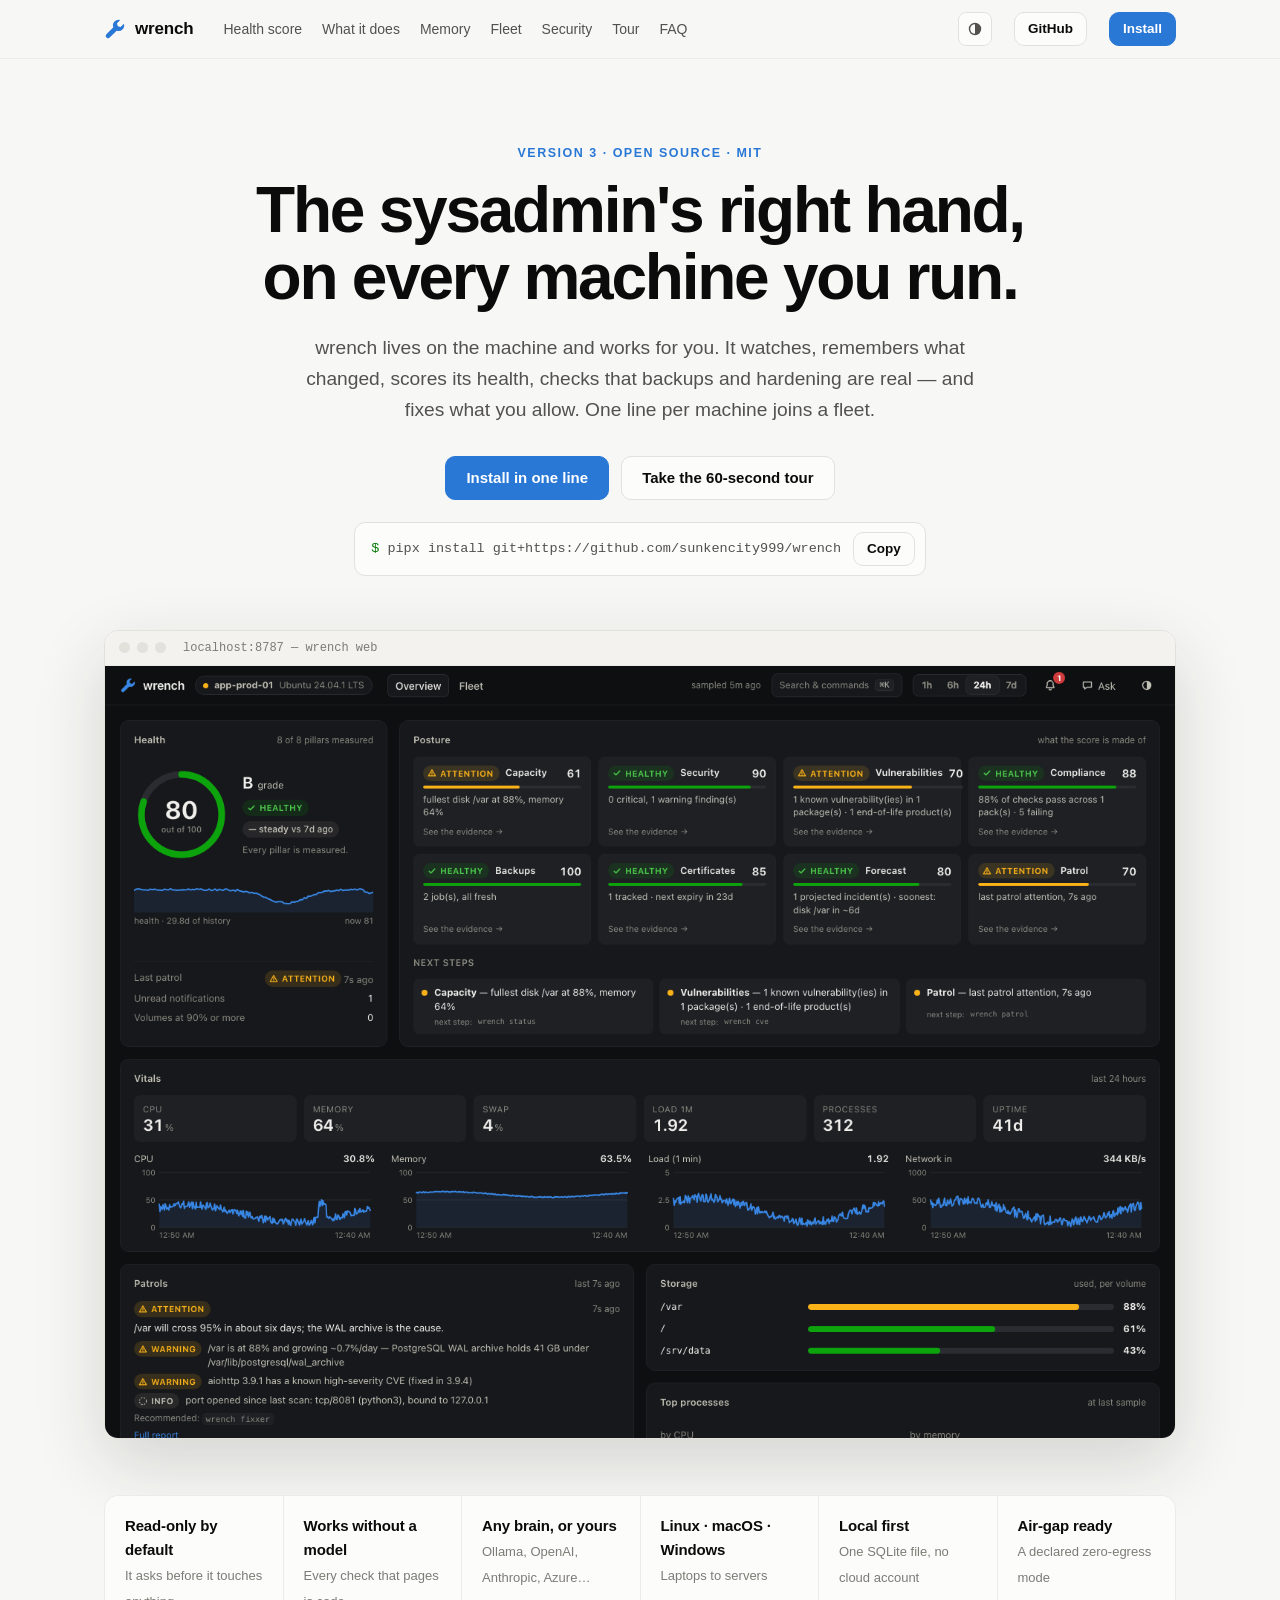
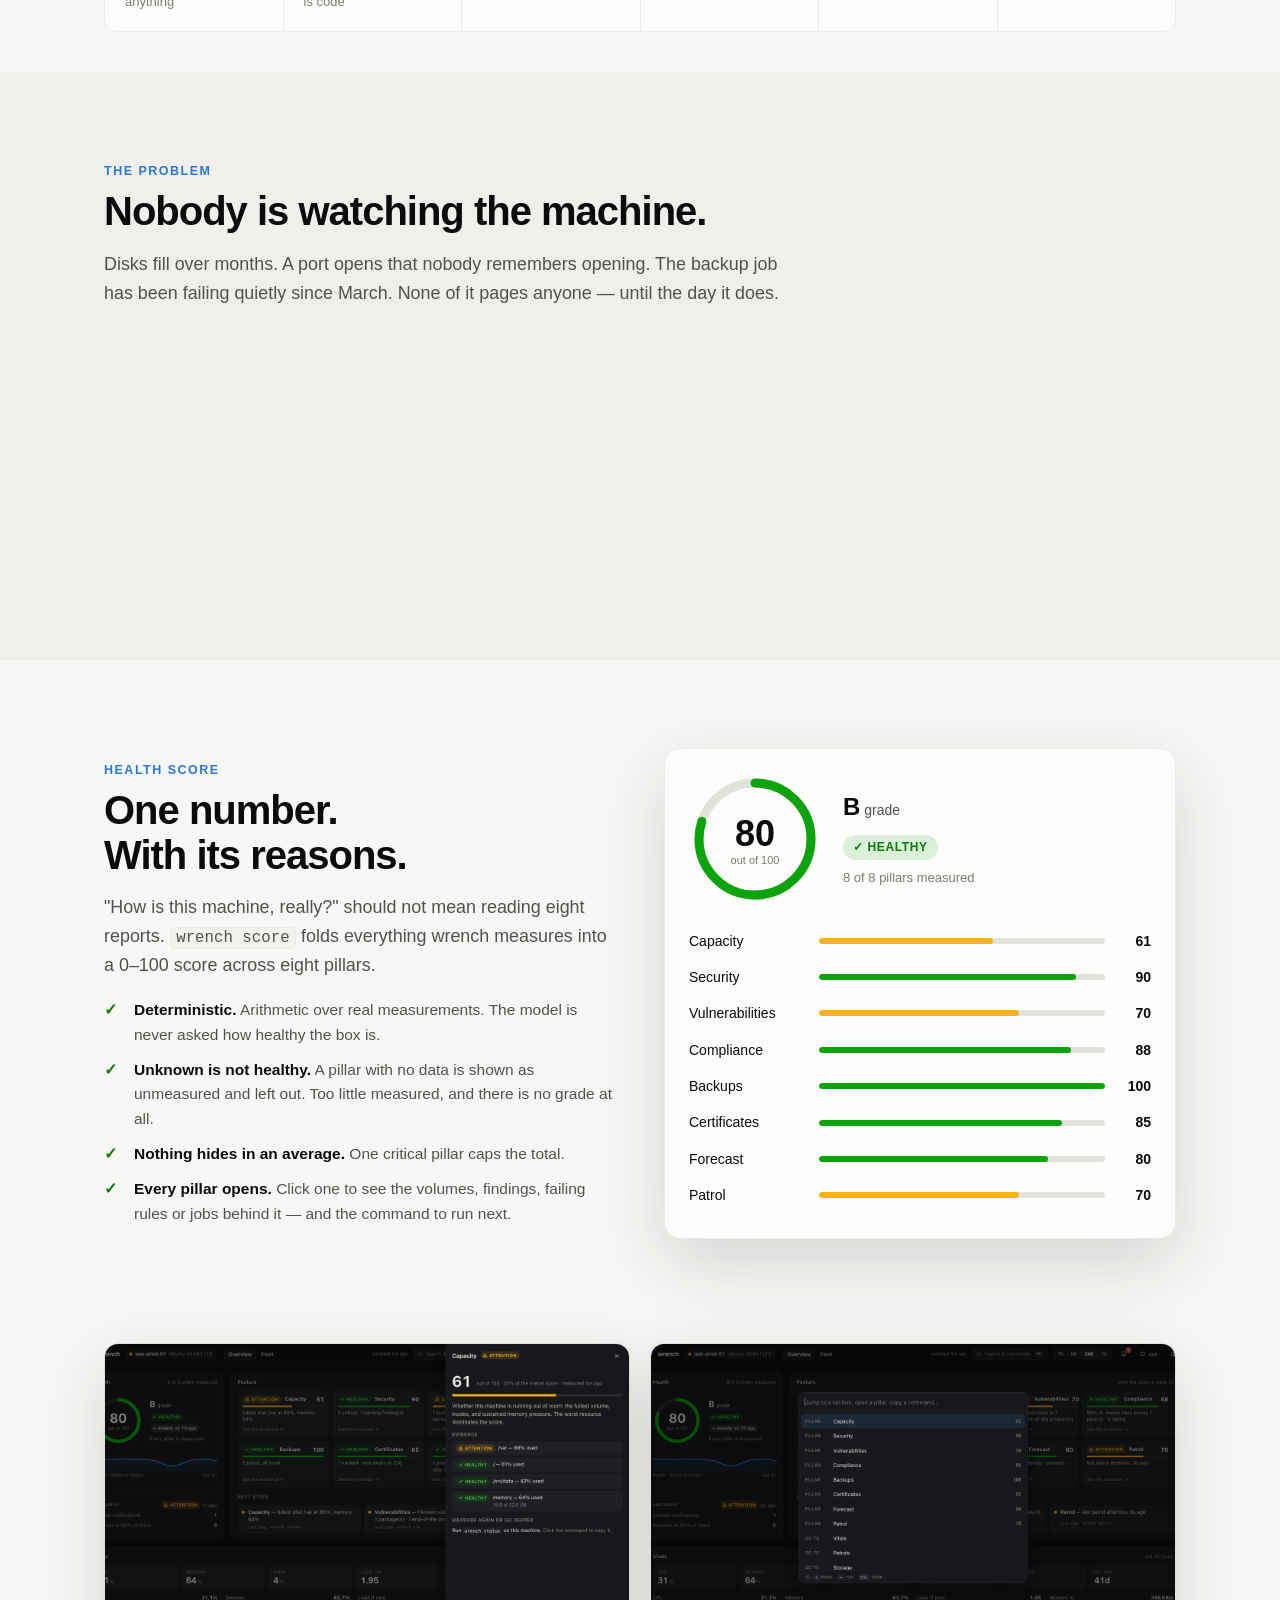
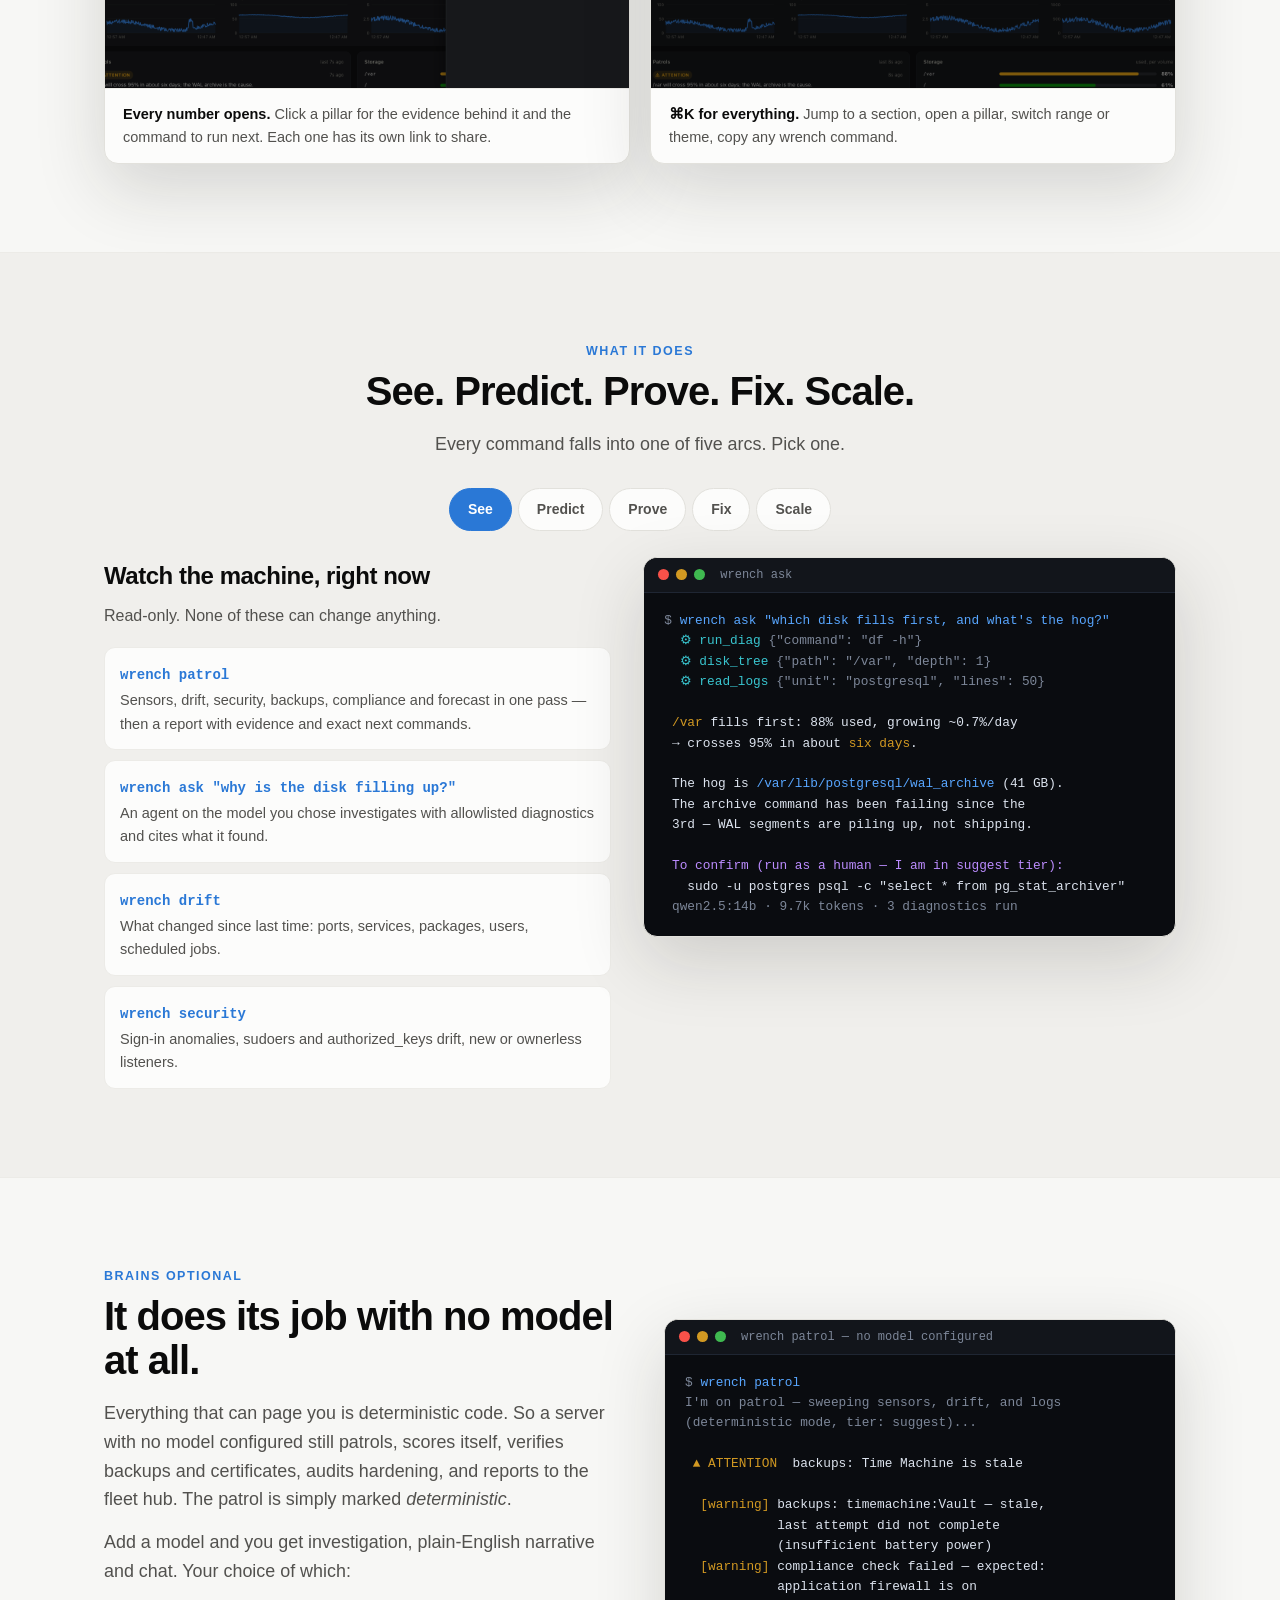
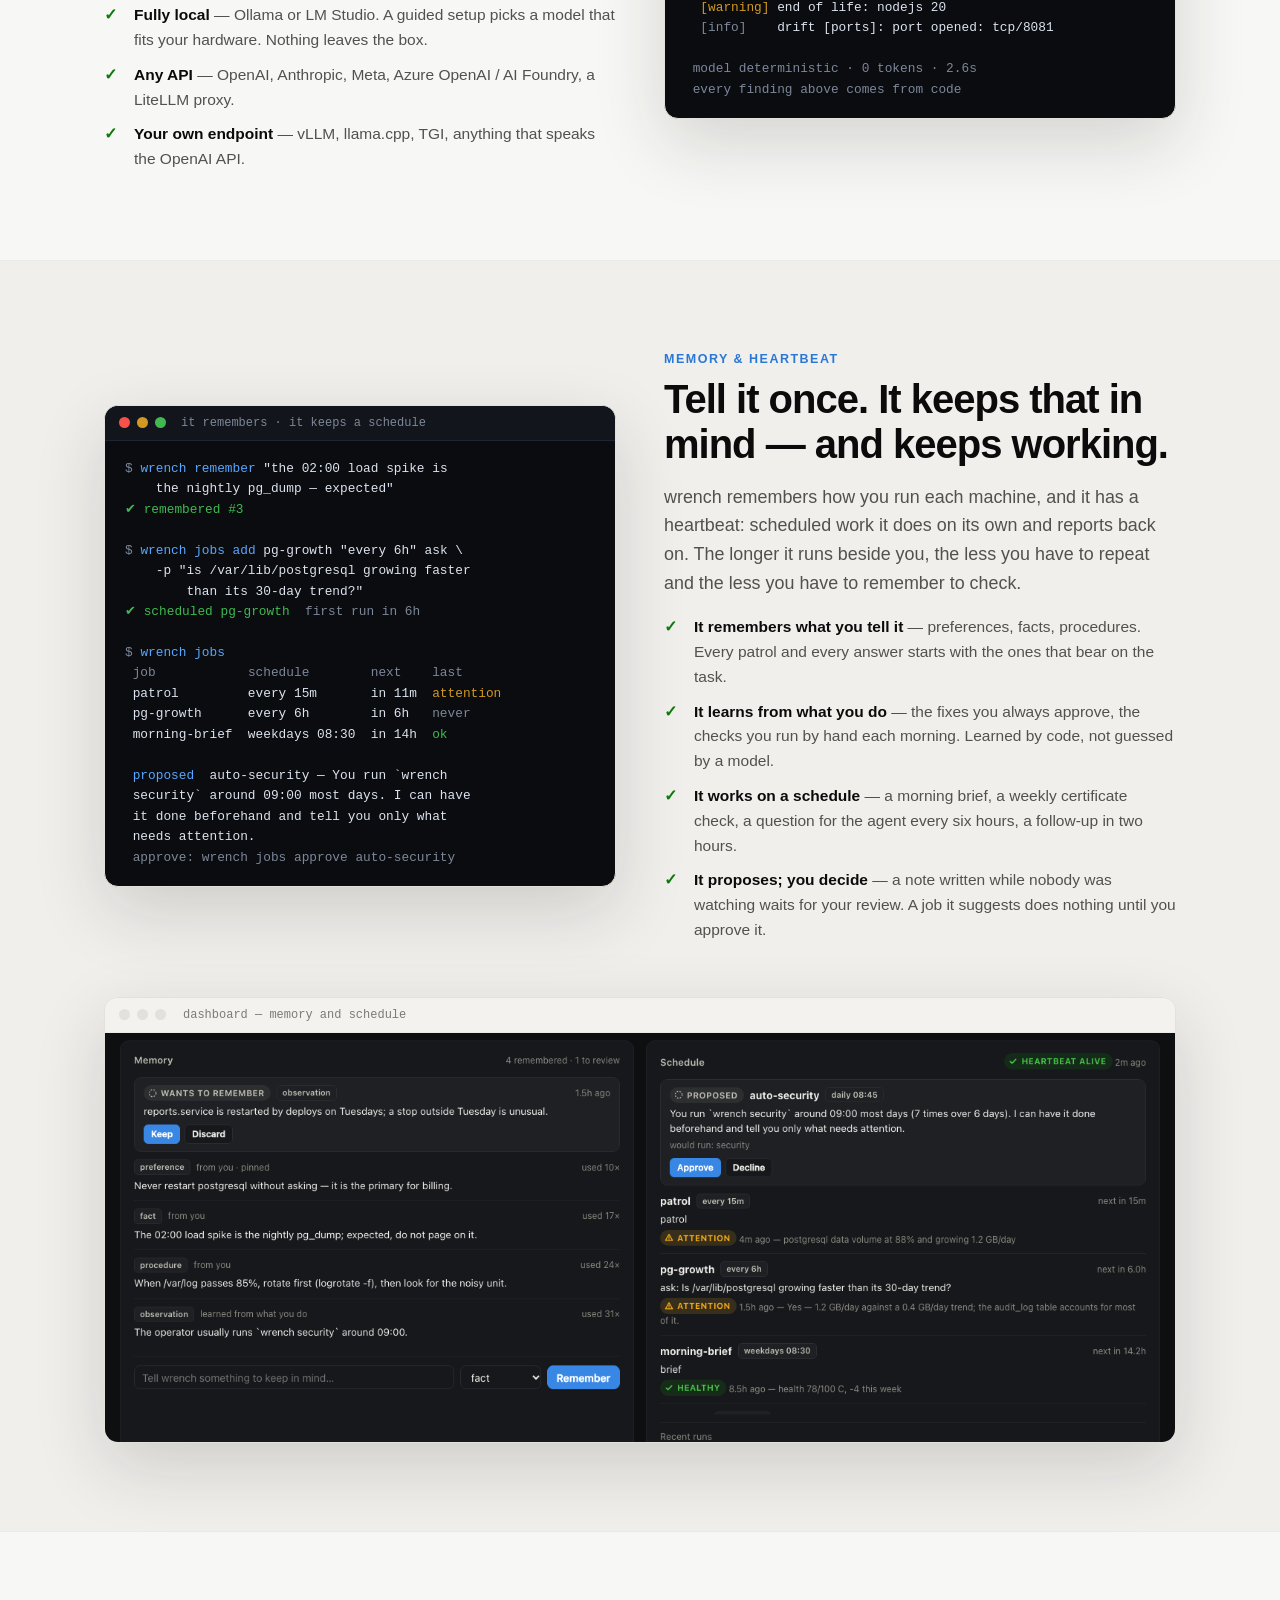
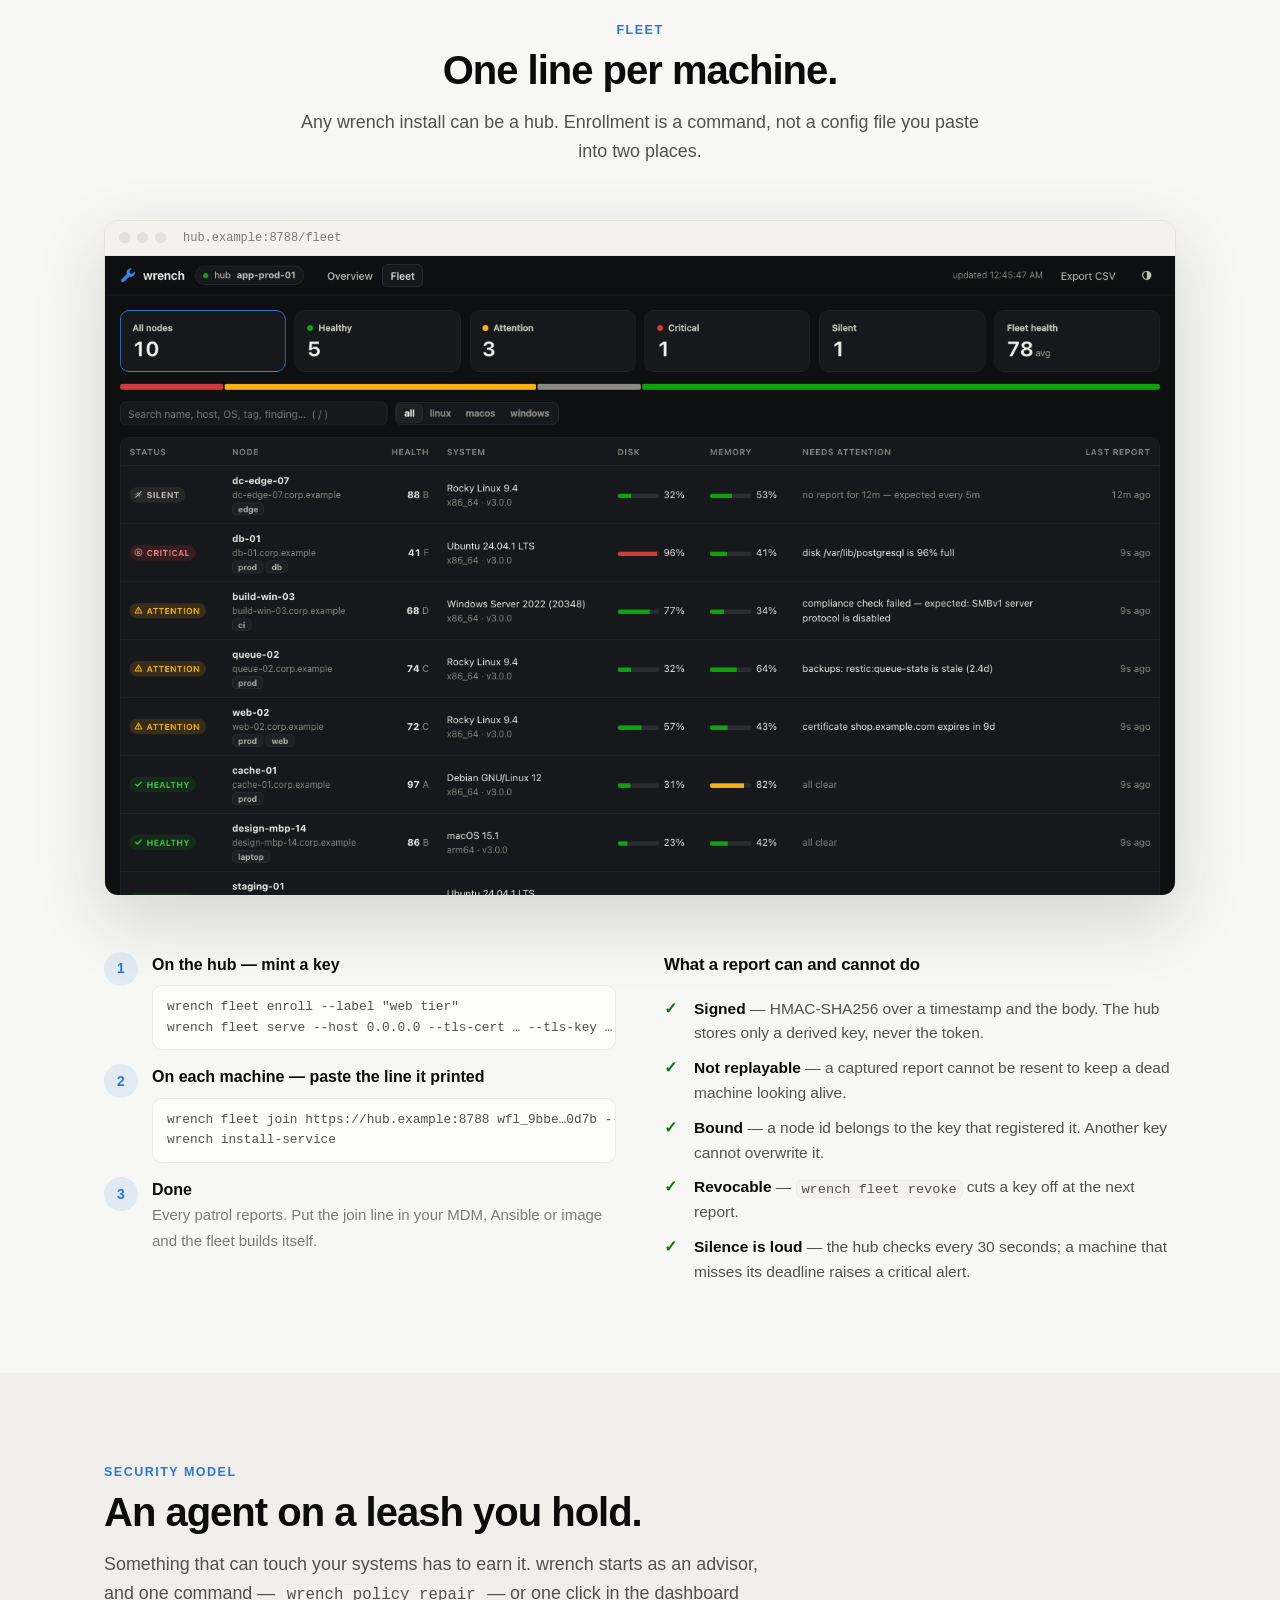
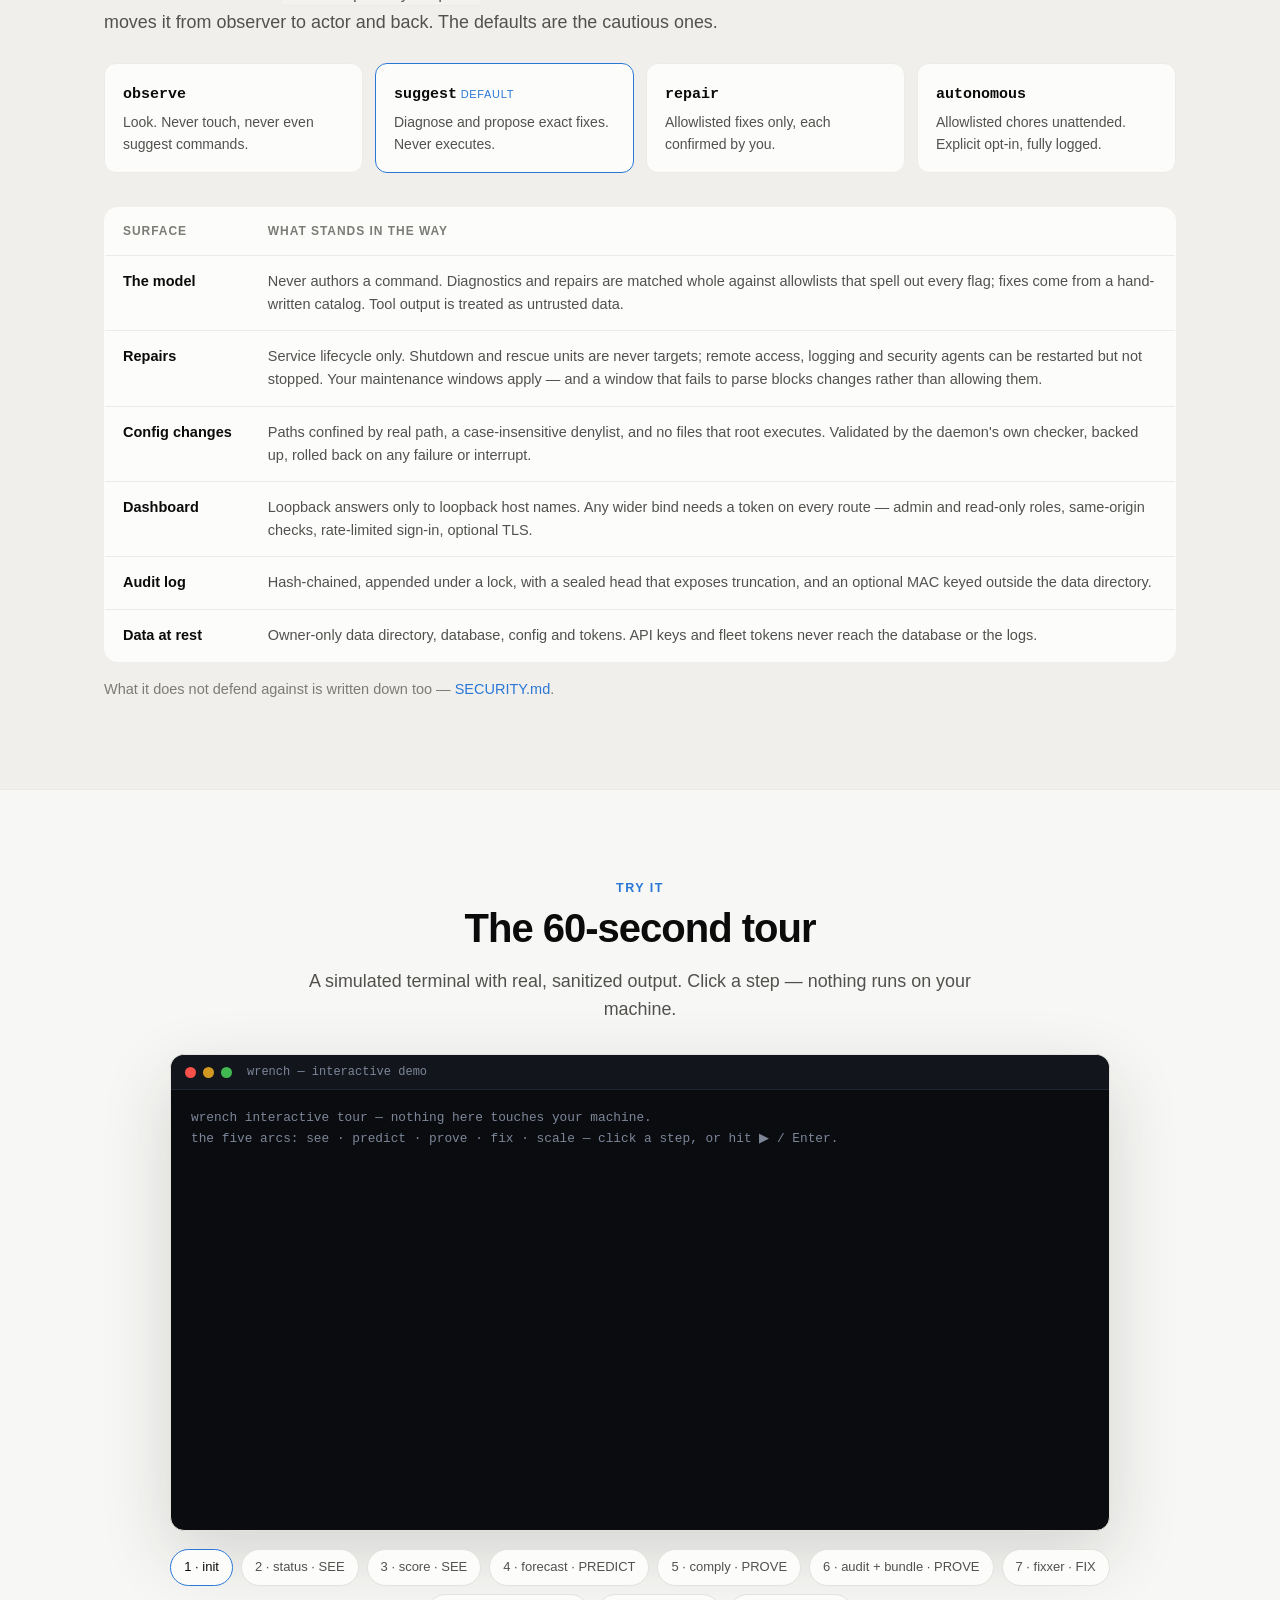
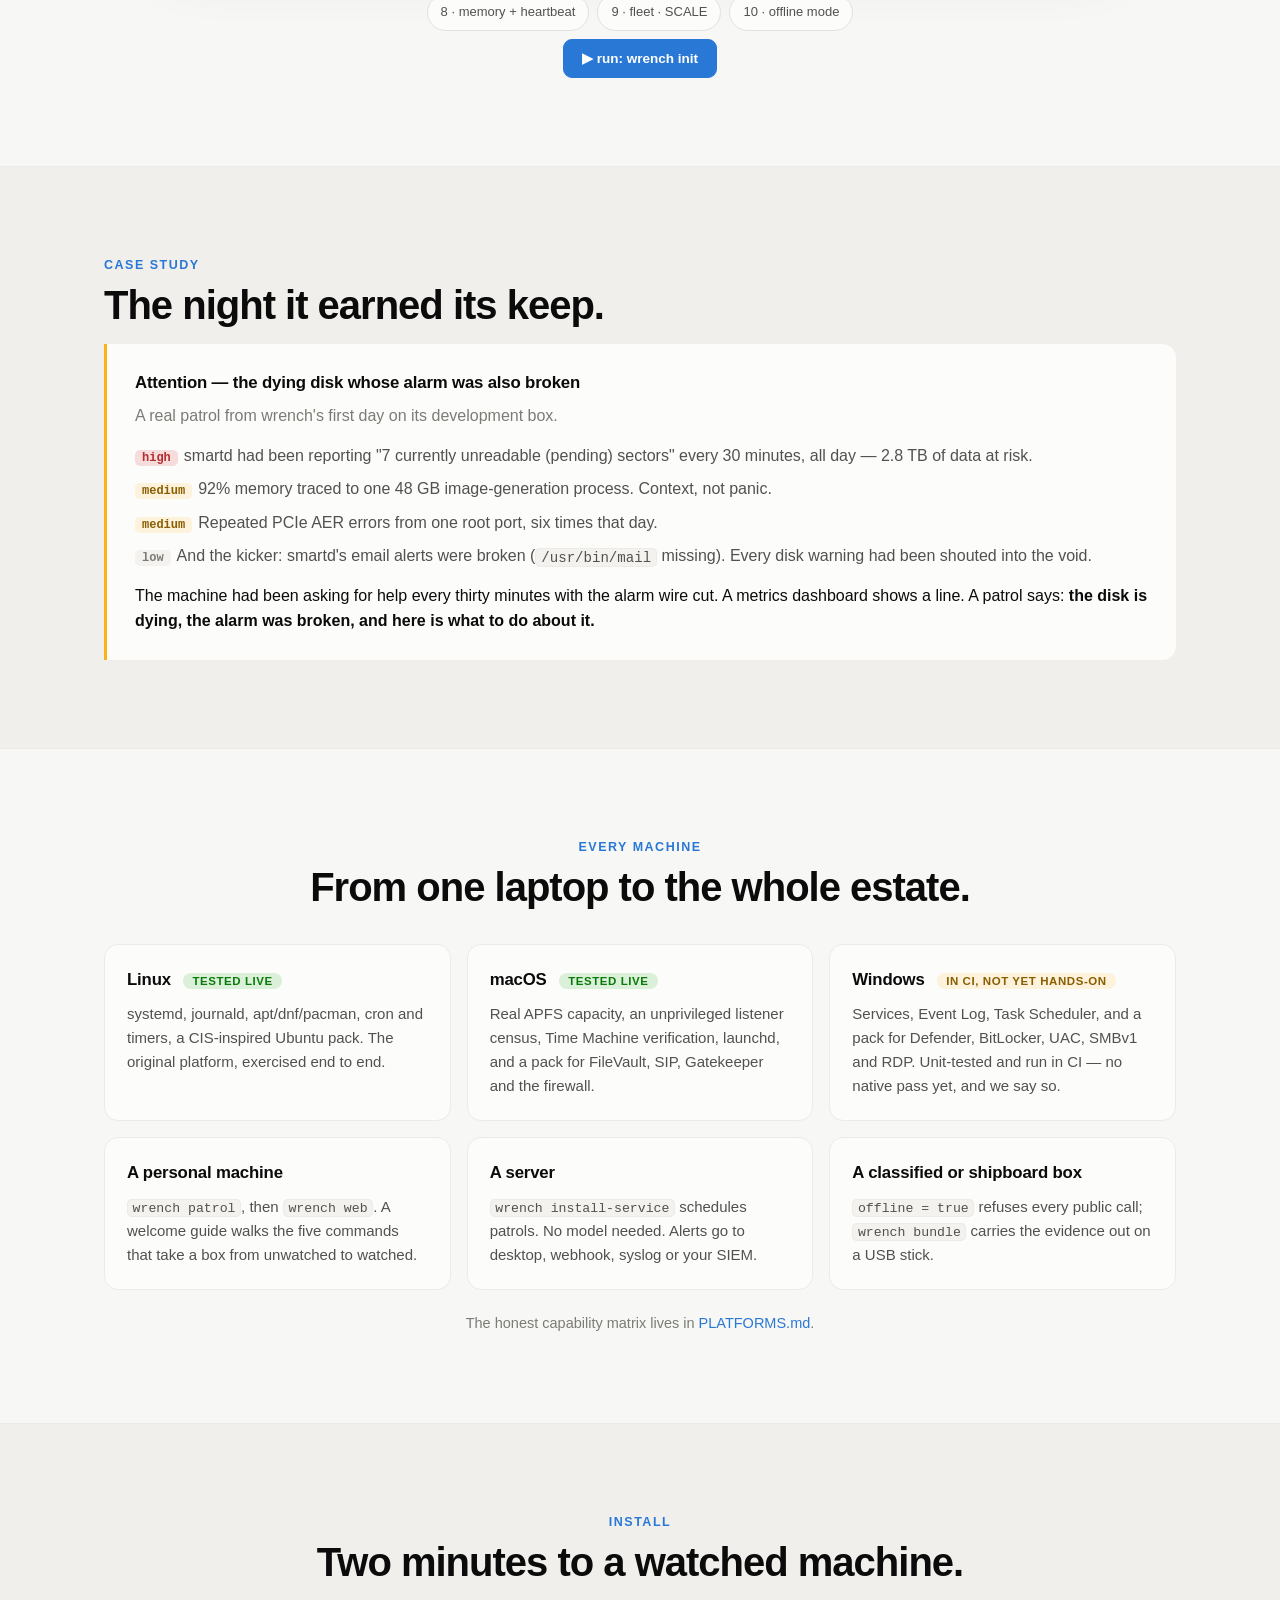
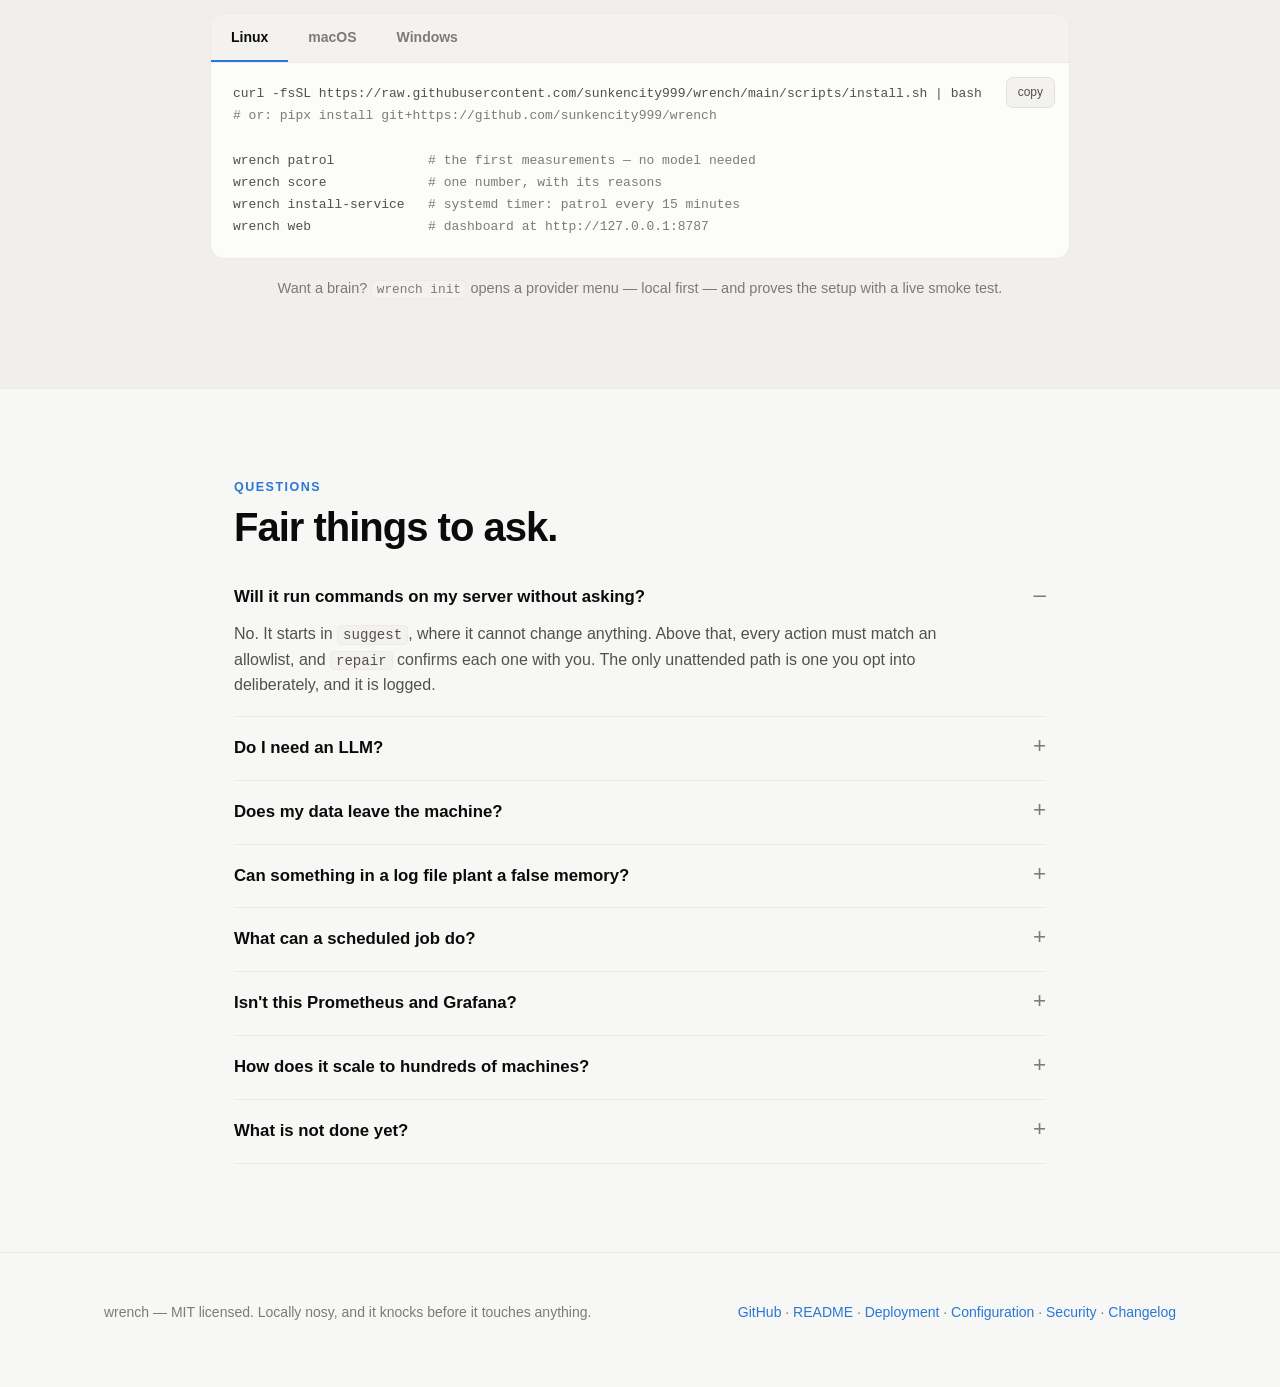
==== docs/index.html @ fde252cc "wrench policy: switch the agent between observer and actor from the CLI and the dashboard - wrench p" ====
<!DOCTYPE html>
<html lang="en"><head>
<meta charset="utf-8">
<meta name="viewport" content="width=device-width, initial-scale=1">
<title>wrench — the sysadmin's right hand on every machine you run</title>
<meta name="description" content="wrench lives on the machine: it watches, remembers what changed, scores its health, verifies backups and hardening, and fixes what you allow. One command per machine joins a fleet. Linux, macOS, Windows. Works with any model — or none.">
<meta property="og:title" content="wrench — the sysadmin's right hand on every machine you run">
<meta property="og:description" content="Health score, drift, security, backups, compliance and fleet — on every machine, read-only by default, with or without a model.">
<meta property="og:image" content="https://sunkencity999.github.io/wrench/assets/dashboard.png">
<link rel="icon" type="image/svg+xml" href="assets/favicon.svg">
<link rel="apple-touch-icon" href="assets/favicon-180.png">
<meta name="theme-color" content="#0e0f11">
<style>
:root { color-scheme: dark;
  --bg:#0e0f11; --bg-2:#131417; --surface:#17181b; --surface-2:#1e2024; --line:#2a2c31; --line-soft:#212327;
  --text:#f0efec; --text-2:#c3c2b7; --text-3:#8b8a82; --accent:#3987e5; --accent-ink:#fff;
  --accent-soft:rgba(57,135,229,.14); --good:#0ca30c; --warning:#fab219; --critical:#d03b3b;
  --good-ink:#4cc94c; --warning-ink:#fab219; --critical-ink:#f0817f; --cyan:#39c5cf; --mag:#bc8cff;
  --shadow:0 24px 70px rgba(0,0,0,.55);
  --sans:-apple-system,BlinkMacSystemFont,"Segoe UI",Roboto,"Helvetica Neue",Arial,sans-serif;
  --mono:ui-monospace,"SF Mono",SFMono-Regular,Menlo,Consolas,"Liberation Mono",monospace; }
@media (prefers-color-scheme: light) { :root:where(:not([data-theme="dark"])) { color-scheme: light;
  --bg:#f7f7f5; --bg-2:#f0efec; --surface:#fcfcfb; --surface-2:#f3f2ef; --line:#e2e1dc; --line-soft:#ecebe7;
  --text:#0b0b0b; --text-2:#52514e; --text-3:#7c7b75; --accent:#2a78d6; --accent-soft:rgba(42,120,214,.10);
  --good-ink:#0a7a0a; --warning-ink:#8a5d00; --critical-ink:#b42f2f; --cyan:#1b7c83; --mag:#6250d6;
  --shadow:0 24px 70px rgba(30,30,25,.16); } }
:root[data-theme="light"] { color-scheme: light;
  --bg:#f7f7f5; --bg-2:#f0efec; --surface:#fcfcfb; --surface-2:#f3f2ef; --line:#e2e1dc; --line-soft:#ecebe7;
  --text:#0b0b0b; --text-2:#52514e; --text-3:#7c7b75; --accent:#2a78d6; --accent-soft:rgba(42,120,214,.10);
  --good-ink:#0a7a0a; --warning-ink:#8a5d00; --critical-ink:#b42f2f; --cyan:#1b7c83; --mag:#6250d6;
  --shadow:0 24px 70px rgba(30,30,25,.16); }
* { box-sizing:border-box; margin:0; }
html { scroll-behavior:smooth; scroll-padding-top:72px; }
body { background:var(--bg); color:var(--text); font:16px/1.6 var(--sans); -webkit-font-smoothing:antialiased; }
a { color:var(--accent); text-decoration:none; } a:hover { text-decoration:underline; }
code, pre, .mono { font-family:var(--mono); }
code { font-size:.88em; background:var(--surface-2); border:1px solid var(--line-soft); border-radius:5px; padding:.05em .35em; }
:focus-visible { outline:2px solid var(--accent); outline-offset:2px; border-radius:4px; }
.wrap { max-width:1120px; margin:0 auto; padding:0 24px; }
section { padding:88px 0; }
section.alt { background:var(--bg-2); border-block:1px solid var(--line-soft); }
.eyebrow { font-size:12.5px; font-weight:650; letter-spacing:.12em; text-transform:uppercase; color:var(--accent); }
h1 { font-size:clamp(2.3rem,5.6vw,4rem); line-height:1.05; letter-spacing:-.035em; font-weight:700; }
h2 { font-size:clamp(1.7rem,3.4vw,2.5rem); line-height:1.12; letter-spacing:-.025em; font-weight:680; margin:.5rem 0 1rem; }
h3 { font-size:1.05rem; font-weight:650; letter-spacing:-.01em; }
.lead { font-size:1.12rem; color:var(--text-2); max-width:680px; }
.center { text-align:center; } .center .lead { margin-inline:auto; }
.dim { color:var(--text-3); }

/* nav */
.nav { position:sticky; top:0; z-index:40; backdrop-filter:blur(12px);
  background:color-mix(in srgb,var(--bg) 85%,transparent); border-bottom:1px solid var(--line-soft); }
.nav .wrap { display:flex; align-items:center; gap:22px; height:58px; }
.brand { display:flex; align-items:center; gap:9px; font-weight:680; font-size:17px; color:var(--text); letter-spacing:-.01em; }
.brand svg { width:22px; height:22px; color:var(--accent); }
.nav nav { display:flex; gap:20px; margin-left:8px; font-size:14px; }
.nav nav a { color:var(--text-2); } .nav nav a:hover { color:var(--text); text-decoration:none; }
.nav .sp { flex:1; }
.iconbtn { height:34px; min-width:34px; display:inline-grid; place-items:center; border-radius:8px; border:1px solid var(--line);
  background:var(--surface); color:var(--text-2); cursor:pointer; }
.btn { display:inline-flex; align-items:center; gap:8px; height:44px; padding:0 20px; border-radius:10px; font-weight:620;
  font-size:15px; border:1px solid var(--line); background:var(--surface); color:var(--text); cursor:pointer; }
.btn:hover { text-decoration:none; border-color:var(--accent); }
.btn.primary { background:var(--accent); border-color:var(--accent); color:var(--accent-ink); }
.btn.primary:hover { filter:brightness(1.1); }
.btn.sm { height:34px; padding:0 13px; font-size:13.5px; }
@media (max-width:820px) { .nav nav { display:none; } }

/* hero */
.hero { padding:84px 0 40px; position:relative; overflow:hidden; }
.hero::before { content:""; position:absolute; inset:-30% -10% auto; height:780px; pointer-events:none;
  background:radial-gradient(ellipse 55% 50% at 50% 0%, color-mix(in srgb,var(--accent) 22%,transparent), transparent 70%); }
.hero .wrap { position:relative; }
.hero p.lead { margin:22px auto 30px; font-size:1.2rem; }
.ctas { display:flex; gap:12px; justify-content:center; flex-wrap:wrap; }
.install { display:inline-flex; align-items:center; gap:12px; margin-top:22px; padding:9px 10px 9px 16px; border-radius:11px;
  background:var(--surface); border:1px solid var(--line); font:13.5px var(--mono); color:var(--text-2); max-width:100%; }
.install span { overflow:hidden; text-overflow:ellipsis; white-space:nowrap; }
.install b { color:var(--good-ink); font-weight:500; }
.shot { margin:54px auto 0; max-width:1080px; border-radius:14px; border:1px solid var(--line); background:var(--surface);
  box-shadow:var(--shadow); overflow:hidden; }
.shot .bar { display:flex; align-items:center; gap:7px; padding:10px 14px; border-bottom:1px solid var(--line-soft); background:var(--surface-2); }
.shot .bar i { width:11px; height:11px; border-radius:50%; background:var(--line); }
.shot .bar span { margin-left:10px; font:12px var(--mono); color:var(--text-3); }
.shot img { display:block; width:100%; height:auto; }
.facts { display:grid; grid-template-columns:repeat(auto-fit,minmax(160px,1fr)); gap:1px; margin-top:56px;
  background:var(--line-soft); border:1px solid var(--line-soft); border-radius:14px; overflow:hidden; }
.fact { background:var(--surface); padding:18px 20px; }
.fact b { display:block; font-size:15px; letter-spacing:-.01em; } .fact span { font-size:13px; color:var(--text-3); }

/* cards + grids */
.grid { display:grid; gap:16px; } .g3 { grid-template-columns:repeat(auto-fit,minmax(280px,1fr)); }
.g2 { grid-template-columns:repeat(auto-fit,minmax(340px,1fr)); align-items:center; gap:48px; }
.grid > *, .steps3 > div > div { min-width:0; }
.duo { display:grid; grid-template-columns:repeat(auto-fit,minmax(340px,1fr)); gap:20px; margin-top:56px; }
.duo figure { margin:0; } .duo figcaption { padding:14px 18px; font-size:14.5px; color:var(--text-2); border-top:1px solid var(--line-soft); }
.duo figcaption b { color:var(--text); }
.duo img { aspect-ratio:16/10.5; object-fit:cover; }
.card { background:var(--surface); border:1px solid var(--line-soft); border-radius:14px; padding:22px; }
.card p { color:var(--text-2); font-size:15px; margin-top:8px; }
.card .ico { width:38px; height:38px; border-radius:10px; display:grid; place-items:center; margin-bottom:14px;
  background:var(--accent-soft); color:var(--accent); }
.card .ico svg { width:20px; height:20px; }
ul.ticks { list-style:none; padding:0; display:grid; gap:10px; margin-top:18px; }
ul.ticks li { display:grid; grid-template-columns:20px 1fr; gap:10px; color:var(--text-2); font-size:15.5px; }
ul.ticks li::before { content:"✓"; color:var(--good-ink); font-weight:700; }
ul.ticks li b { color:var(--text); }

/* score demo */
.scorecard { background:var(--surface); border:1px solid var(--line-soft); border-radius:16px; padding:24px; box-shadow:var(--shadow); }
.ringrow { display:flex; align-items:center; gap:22px; margin-bottom:18px; }
.ring { width:132px; height:132px; flex:none; }
.ring .track { stroke:var(--line); } .ring .val { stroke:var(--good); }
.ring text.n { font:700 36px var(--sans); fill:var(--text); } .ring text.o { font:500 11px var(--sans); fill:var(--text-3); }
.pl { display:grid; grid-template-columns:118px 1fr 34px; gap:12px; align-items:center; padding:7px 0; font-size:14px; }
.pl .m { height:6px; border-radius:3px; background:var(--line); overflow:hidden; }
.pl .m i { display:block; height:100%; width:0; border-radius:3px; background:var(--good); transition:width 1s cubic-bezier(.2,.8,.2,1); }
.pl.warn .m i { background:var(--warning); } .pl.na .m i { background:transparent; }
.pl b { text-align:right; font-variant-numeric:tabular-nums; } .pl.na b, .pl.na span { color:var(--text-3); }
.chip { display:inline-flex; align-items:center; gap:6px; font-size:12px; font-weight:650; padding:3px 10px; border-radius:999px;
  background:rgba(12,163,12,.14); color:var(--good-ink); text-transform:uppercase; letter-spacing:.05em; }

/* arcs */
.arctabs { display:flex; gap:6px; flex-wrap:wrap; justify-content:center; margin:30px 0 26px; }
.arctabs button { font:inherit; font-weight:620; font-size:14px; padding:9px 18px; border-radius:999px; cursor:pointer;
  border:1px solid var(--line); background:var(--surface); color:var(--text-2); }
.arctabs button[aria-selected="true"] { background:var(--accent); border-color:var(--accent); color:var(--accent-ink); }
.arc { display:none; grid-template-columns:minmax(0,1fr) minmax(0,1.05fr); gap:32px; align-items:start; }
.arc.on { display:grid; animation:fade .3s ease; }
@keyframes fade { from { opacity:0; transform:translateY(6px); } }
@media (max-width:900px) { .arc { grid-template-columns:minmax(0,1fr); } }
.arc h3 { font-size:1.5rem; letter-spacing:-.02em; } .arc > div > p { color:var(--text-2); margin:8px 0 18px; }
.cmds { display:grid; gap:10px; }
.cmds div { padding:13px 15px; border-radius:11px; background:var(--surface); border:1px solid var(--line-soft); }
.cmds code { background:none; border:0; padding:0; color:var(--accent); font-size:14px; font-weight:600; }
.cmds span { display:block; color:var(--text-2); font-size:14.5px; margin-top:3px; }

/* terminal */
.term { background:#0a0c10; border:1px solid var(--line); border-radius:14px; box-shadow:var(--shadow); overflow:hidden; text-align:left; color:#dce3ee; }
.term-bar { display:flex; gap:7px; align-items:center; padding:10px 14px; background:#12151b; border-bottom:1px solid #1f2633; }
.term-bar i { width:11px; height:11px; border-radius:50%; } .term-bar .r { background:#f85149 } .term-bar .y { background:#d29922 } .term-bar .g { background:#3fb950 }
.term-bar span { color:#7d8799; font:12px var(--mono); margin-left:8px; }
.term pre { padding:18px 20px; font-size:12.8px; line-height:1.6; overflow-x:auto; white-space:pre; }
.c-dim { color:#7d8799 } .c-ok { color:#3fb950 } .c-warn { color:#d29922 } .c-crit { color:#f85149 }
.c-acc { color:#58a6ff } .c-mag { color:#bc8cff } .c-cyan { color:#39c5cf }
#tut-screen { height:440px; overflow-y:auto; white-space:pre-wrap; word-break:break-word; }
.tut-note { color:#39c5cf; font-style:italic; }
.tut-controls { display:flex; gap:8px; flex-wrap:wrap; align-items:center; justify-content:center; margin-top:18px; }
.tut-chip { font:inherit; font-size:13px; padding:7px 13px; border-radius:999px; cursor:pointer; border:1px solid var(--line);
  background:var(--surface); color:var(--text-2); }
.tut-chip.current { border-color:var(--accent); color:var(--text); } .tut-chip.done { border-color:var(--good); color:var(--good-ink); }
#tut-run { font:inherit; font-size:13.5px; font-weight:650; padding:8px 18px; border-radius:9px; cursor:pointer; border:1px solid var(--accent);
  background:var(--accent); color:var(--accent-ink); } #tut-run:disabled { opacity:.55; cursor:wait; }

/* steps, table, tiers */
.steps3 { counter-reset:s; display:grid; gap:14px; }
.steps3 > div { counter-increment:s; display:grid; grid-template-columns:34px 1fr; gap:14px; }
.steps3 > div::before { content:counter(s); width:34px; height:34px; border-radius:50%; display:grid; place-items:center;
  background:var(--accent-soft); color:var(--accent); font-weight:700; font-size:14px; }
.steps3 b { display:block; } .steps3 pre { margin-top:8px; padding:11px 14px; border-radius:10px; background:var(--surface);
  border:1px solid var(--line-soft); font-size:12.8px; overflow-x:auto; color:var(--text-2); }
table.trust { width:100%; border-collapse:collapse; font-size:14.5px; background:var(--surface); border-radius:14px; overflow:hidden;
  border:1px solid var(--line-soft); }
table.trust th, table.trust td { text-align:left; padding:14px 18px; border-bottom:1px solid var(--line-soft); vertical-align:top; }
table.trust tr:last-child td { border-bottom:0; }
table.trust th { font-size:12px; text-transform:uppercase; letter-spacing:.08em; color:var(--text-3); font-weight:650; }
table.trust td:first-child { font-weight:640; white-space:nowrap; } table.trust td:last-child { color:var(--text-2); }
.tiers { display:grid; grid-template-columns:repeat(auto-fit,minmax(230px,1fr)); gap:12px; margin:26px 0 34px; }
.tier { padding:16px 18px; border-radius:12px; background:var(--surface); border:1px solid var(--line-soft); }
.tier code { background:none; border:0; padding:0; font-size:15px; font-weight:650; color:var(--text); }
.tier span { display:block; color:var(--text-2); font-size:14px; margin-top:4px; }
.tier.def { border-color:var(--accent); } .tier.def code::after { content:" default"; font:500 11px var(--sans); color:var(--accent); letter-spacing:.06em; text-transform:uppercase; }

.case { border-left:3px solid var(--warning); background:var(--surface); border-radius:0 14px 14px 0; padding:26px 28px; }
.case ul { margin:14px 0; padding-left:0; list-style:none; display:grid; gap:8px; color:var(--text-2); }
.sev { font:600 12px var(--mono); padding:1px 7px; border-radius:5px; margin-right:6px; }
.sev.hi { background:rgba(208,59,59,.16); color:var(--critical-ink); } .sev.med { background:rgba(250,178,25,.14); color:var(--warning-ink); }
.sev.lo { background:var(--surface-2); color:var(--text-3); }
.os b.s { font:600 11.5px var(--sans); padding:2px 9px; border-radius:999px; text-transform:uppercase; letter-spacing:.05em; margin-left:8px; }
.s.ok { background:rgba(12,163,12,.14); color:var(--good-ink); } .s.wip { background:rgba(250,178,25,.14); color:var(--warning-ink); }

.tabs { background:var(--surface); border:1px solid var(--line-soft); border-radius:14px; overflow:hidden; max-width:860px; margin:28px auto 0; text-align:left; }
.tabbar { display:flex; border-bottom:1px solid var(--line-soft); background:var(--surface-2); }
.tabbar button { font:inherit; font-size:14px; font-weight:600; padding:12px 20px; border:0; background:none; color:var(--text-3); cursor:pointer;
  border-bottom:2px solid transparent; }
.tabbar button.active { color:var(--text); border-bottom-color:var(--accent); }
.tabpane { display:none; position:relative; padding:20px 22px; } .tabpane.active { display:block; }
.tabpane pre { font-size:13px; line-height:1.7; overflow-x:auto; color:var(--text-2); }
.tabpane .cmt { color:var(--text-3); }
.copybtn { position:absolute; top:14px; right:14px; font:inherit; font-size:12px; padding:5px 11px; border-radius:7px; cursor:pointer;
  border:1px solid var(--line); background:var(--surface-2); color:var(--text-2); }
details.q { border-bottom:1px solid var(--line-soft); padding:18px 0; }
details.q summary { cursor:pointer; font-weight:640; font-size:1.05rem; list-style:none; display:flex; justify-content:space-between; gap:16px; }
details.q summary::-webkit-details-marker { display:none; }
details.q summary::after { content:"+"; color:var(--text-3); font-weight:400; font-size:1.4rem; line-height:1; }
details.q[open] summary::after { content:"–"; }
details.q p { color:var(--text-2); margin-top:10px; max-width:760px; }
footer { padding:48px 0 64px; border-top:1px solid var(--line-soft); color:var(--text-3); font-size:14px; }
footer .wrap { display:flex; gap:24px; flex-wrap:wrap; justify-content:space-between; }
.reveal { opacity:0; transform:translateY(14px); transition:opacity .6s ease, transform .6s ease; }
.reveal.in { opacity:1; transform:none; }
@media (prefers-reduced-motion: reduce) { .reveal { opacity:1; transform:none; transition:none; } html { scroll-behavior:auto; } .pl .m i { transition:none; } }
</style></head><body>

<header class="nav"><div class="wrap">
  <a class="brand" href="#top"><svg viewBox="0 0 24 24" aria-hidden="true"><path fill="currentColor" d="M21.7 6.3l-3.6 3.6-3-1-1-3 3.6-3.6a6 6 0 00-7.5 7.9L2.6 17.8a2.5 2.5 0 103.6 3.6l7.6-7.6a6 6 0 007.9-7.5z"/></svg>wrench</a>
  <nav aria-label="page sections"><a href="#score">Health score</a><a href="#arcs">What it does</a><a href="#learn">Memory</a><a href="#fleet">Fleet</a>
    <a href="#trust">Security</a><a href="#tutorial">Tour</a><a href="#faq">FAQ</a></nav>
  <span class="sp"></span>
  <button class="iconbtn" id="theme" aria-label="toggle light or dark" title="toggle theme">
    <svg viewBox="0 0 16 16" width="16" height="16"><circle cx="8" cy="8" r="5.5" fill="none" stroke="currentColor" stroke-width="1.4"/><path d="M8 2.5v11a5.5 5.5 0 000-11z" fill="currentColor"/></svg></button>
  <a class="btn sm" href="https://github.com/sunkencity999/wrench">GitHub</a>
  <a class="btn sm primary" href="#install">Install</a>
</div></header>

<main id="top">
<section class="hero center"><div class="wrap">
  <p class="eyebrow">Version 3 · open source · MIT</p>
  <h1 style="margin-top:14px">The sysadmin's right hand,<br>on every machine you run.</h1>
  <p class="lead">wrench lives on the machine and works for you. It watches, remembers what changed, scores its health, checks that backups
    and hardening are real — and fixes what you allow. One line per machine joins a fleet.</p>
  <div class="ctas"><a class="btn primary" href="#install">Install in one line</a><a class="btn" href="#tutorial">Take the 60-second tour</a></div>
  <div><span class="install"><span><b>$</b> pipx install git+https://github.com/sunkencity999/wrench</span>
    <button class="btn sm" data-copy="pipx install git+https://github.com/sunkencity999/wrench">Copy</button></span></div>
  <figure class="shot reveal"><div class="bar"><i></i><i></i><i></i><span>localhost:8787 — wrench web</span></div>
    <img src="assets/dashboard.png" alt="The wrench dashboard: a health score of 80, eight posture pillars, vitals charts, the latest patrol and what changed" width="1440" height="1620" style="aspect-ratio:1440/1040;object-fit:cover;object-position:top"></figure>
  <div class="facts reveal" style="text-align:left">
    <div class="fact"><b>Read-only by default</b><span>It asks before it touches anything</span></div>
    <div class="fact"><b>Works without a model</b><span>Every check that pages is code</span></div>
    <div class="fact"><b>Any brain, or yours</b><span>Ollama, OpenAI, Anthropic, Azure…</span></div>
    <div class="fact"><b>Linux · macOS · Windows</b><span>Laptops to servers</span></div>
    <div class="fact"><b>Local first</b><span>One SQLite file, no cloud account</span></div>
    <div class="fact"><b>Air-gap ready</b><span>A declared zero-egress mode</span></div>
  </div>
</div></section>

<section class="alt"><div class="wrap">
  <p class="eyebrow">The problem</p>
  <h2>Nobody is watching the machine.</h2>
  <p class="lead">Disks fill over months. A port opens that nobody remembers opening. The backup job has been failing quietly
    since March. None of it pages anyone — until the day it does.</p>
  <div class="grid g3" style="margin-top:34px">
    <div class="card reveal"><div class="ico"><svg viewBox="0 0 24 24" fill="none" stroke="currentColor" stroke-width="1.8" stroke-linecap="round" stroke-linejoin="round"><path d="M3 17l6-6 4 4 8-9"/><path d="M15 6h6v6"/></svg></div>
      <h3>Degradation is silent</h3><p>Classic tools show you right now and remember nothing. wrench keeps a time series, learns what normal is, and projects when each disk crosses its limit.</p></div>
    <div class="card reveal"><div class="ico"><svg viewBox="0 0 24 24" fill="none" stroke="currentColor" stroke-width="1.8" stroke-linecap="round" stroke-linejoin="round"><circle cx="12" cy="12" r="9"/><path d="M12 7v5l3 2"/></svg></div>
      <h3>Changes leave no story</h3><p>When something breaks you do archaeology. wrench snapshots ports, services, packages, users and scheduled jobs, and keeps the diff in plain English.</p></div>
    <div class="card reveal"><div class="ico"><svg viewBox="0 0 24 24" fill="none" stroke="currentColor" stroke-width="1.8" stroke-linecap="round" stroke-linejoin="round"><circle cx="11" cy="11" r="7"/><path d="M20 20l-3.5-3.5"/></svg></div>
      <h3>Graphs cannot investigate</h3><p>A dashboard can show a line going up. wrench opens the journal, measures the directories, and tells you which process, since when, and what to do.</p></div>
  </div>
</div></section>

<section id="score"><div class="wrap grid g2">
  <div>
    <p class="eyebrow">Health score</p>
    <h2>One number.<br>With its reasons.</h2>
    <p class="lead">"How is this machine, really?" should not mean reading eight reports. <code>wrench score</code> folds
      everything wrench measures into a 0–100 score across eight pillars.</p>
    <ul class="ticks">
      <li><span><b>Deterministic.</b> Arithmetic over real measurements. The model is never asked how healthy the box is.</span></li>
      <li><span><b>Unknown is not healthy.</b> A pillar with no data is shown as unmeasured and left out. Too little measured, and there is no grade at all.</span></li>
      <li><span><b>Nothing hides in an average.</b> One critical pillar caps the total.</span></li>
      <li><span><b>Every pillar opens.</b> Click one to see the volumes, findings, failing rules or jobs behind it — and the command to run next.</span></li>
    </ul>
  </div>
  <div class="scorecard reveal" id="scoredemo" aria-label="example health score">
    <div class="ringrow">
      <svg class="ring" viewBox="0 0 132 132" role="img" aria-label="health score 80 of 100">
        <circle class="track" cx="66" cy="66" r="56" fill="none" stroke-width="9"/>
        <circle class="val" id="demo-ring" cx="66" cy="66" r="56" fill="none" stroke-width="9" stroke-linecap="round"
          transform="rotate(-90 66 66)" stroke-dasharray="351.9" stroke-dashoffset="351.9"/>
        <text class="n" id="demo-n" x="66" y="73" text-anchor="middle">0</text><text class="o" x="66" y="91" text-anchor="middle">out of 100</text></svg>
      <div><div style="font-size:14px;color:var(--text-2)"><b style="font-size:24px;color:var(--text)">B</b> grade</div>
        <span class="chip" style="margin-top:8px">✓ Healthy</span>
        <div class="dim" style="font-size:13px;margin-top:8px">8 of 8 pillars measured</div></div>
    </div>
    <div class="pl warn" data-v="61"><span>Capacity</span><div class="m"><i></i></div><b>61</b></div>
    <div class="pl" data-v="90"><span>Security</span><div class="m"><i></i></div><b>90</b></div>
    <div class="pl warn" data-v="70"><span>Vulnerabilities</span><div class="m"><i></i></div><b>70</b></div>
    <div class="pl" data-v="88"><span>Compliance</span><div class="m"><i></i></div><b>88</b></div>
    <div class="pl" data-v="100"><span>Backups</span><div class="m"><i></i></div><b>100</b></div>
    <div class="pl" data-v="85"><span>Certificates</span><div class="m"><i></i></div><b>85</b></div>
    <div class="pl" data-v="80"><span>Forecast</span><div class="m"><i></i></div><b>80</b></div>
    <div class="pl warn" data-v="70"><span>Patrol</span><div class="m"><i></i></div><b>70</b></div>
  </div>
  <div class="duo" style="grid-column:1/-1">
    <figure class="shot reveal"><img src="assets/pillar.png" alt="The Capacity pillar opened in a side panel: score 61, what it measures, each volume with its usage, and the command to run" loading="lazy" width="1440" height="900" style="object-position:right top">
      <figcaption><b>Every number opens.</b> Click a pillar for the evidence behind it and the command to run next. Each one has its own link to share.</figcaption></figure>
    <figure class="shot reveal"><img src="assets/palette.png" alt="The command palette listing pillars, sections and commands" loading="lazy" width="1440" height="900" style="object-position:center top">
      <figcaption><b>⌘K for everything.</b> Jump to a section, open a pillar, switch range or theme, copy any wrench command.</figcaption></figure>
  </div>
</div></section>

<section class="alt" id="arcs"><div class="wrap">
  <div class="center"><p class="eyebrow">What it does</p><h2>See. Predict. Prove. Fix. Scale.</h2>
    <p class="lead">Every command falls into one of five arcs. Pick one.</p></div>
  <div class="arctabs" role="tablist" aria-label="the five arcs">
    <button role="tab" aria-selected="true" data-arc="see">See</button><button role="tab" aria-selected="false" data-arc="predict">Predict</button>
    <button role="tab" aria-selected="false" data-arc="prove">Prove</button><button role="tab" aria-selected="false" data-arc="fix">Fix</button>
    <button role="tab" aria-selected="false" data-arc="scale">Scale</button></div>

  <div class="arc on" id="arc-see"><div><h3>Watch the machine, right now</h3><p>Read-only. None of these can change anything.</p>
    <div class="cmds">
      <div><code>wrench patrol</code><span>Sensors, drift, security, backups, compliance and forecast in one pass — then a report with evidence and exact next commands.</span></div>
      <div><code>wrench ask "why is the disk filling up?"</code><span>An agent on the model you chose investigates with allowlisted diagnostics and cites what it found.</span></div>
      <div><code>wrench drift</code><span>What changed since last time: ports, services, packages, users, scheduled jobs.</span></div>
      <div><code>wrench security</code><span>Sign-in anomalies, sudoers and authorized_keys drift, new or ownerless listeners.</span></div>
    </div></div>
    <div class="term"><div class="term-bar"><i class="r"></i><i class="y"></i><i class="g"></i><span>wrench ask</span></div>
<pre><span class="c-dim">$</span> <span class="c-acc">wrench ask "which disk fills first, and what's the hog?"</span>
  <span class="c-cyan">⚙ run_diag</span> <span class="c-dim">{"command": "df -h"}</span>
  <span class="c-cyan">⚙ disk_tree</span> <span class="c-dim">{"path": "/var", "depth": 1}</span>
  <span class="c-cyan">⚙ read_logs</span> <span class="c-dim">{"unit": "postgresql", "lines": 50}</span>

 <span class="c-warn">/var</span> fills first: 88% used, growing ~0.7%/day
 → crosses 95% in about <span class="c-warn">six days</span>.

 The hog is <span class="c-acc">/var/lib/postgresql/wal_archive</span> (41 GB).
 The archive command has been failing since the
 3rd — WAL segments are piling up, not shipping.

 <span class="c-mag">To confirm (run as a human — I am in suggest tier):</span>
   sudo -u postgres psql -c "select * from pg_stat_archiver"
<span class="c-dim"> qwen2.5:14b · 9.7k tokens · 3 diagnostics run</span></pre></div></div>

  <div class="arc" id="arc-predict"><div><h3>See the incident coming</h3><p>Trend math is code. The model is never asked when your disk fills.</p>
    <div class="cmds">
      <div><code>wrench forecast</code><span>Least-squares trends over the machine's own history: disks, inodes, log growth — with confidence, and no paging on a weak trend.</span></div>
      <div><code>wrench certs</code><span>Every TLS certificate in nginx, apache, caddy, haproxy and the well-known stores, on an expiry ladder.</span></div>
      <div><code>wrench cve</code><span>Installed packages against OSV.dev, scored with the real CVSS formula; OS and runtimes against endoflife.date.</span></div>
    </div></div>
    <div class="term"><div class="term-bar"><i class="r"></i><i class="y"></i><i class="g"></i><span>wrench forecast</span></div>
<pre><span class="c-dim">$</span> <span class="c-acc">wrench forecast</span>
<span class="c-acc">🔮 future incidents</span>
 what            now     growth/day   crosses   ETA       confidence
 <span class="c-warn">disk /var       88.4%   +0.71%       95%       ~6d       high</span>
 <span class="c-warn">cert shop.ex…   —       —            expiry    23d       certain</span>
 disk /          61.0%   +0.02%       95%       —         high
 inode /var      31.0%   flat         90%       —         high

<span class="c-dim">memory and swap are never forecast to page —
they are elastic; a straight line through them is not a prediction.</span></pre></div></div>

  <div class="arc" id="arc-prove"><div><h3>Evidence, not vibes</h3><p>Make the machine's history and its safety nets verifiable.</p>
    <div class="cmds">
      <div><code>wrench backups</code><span>Finds the jobs the box really has — cron, systemd timers, Time Machine — and checks they ran and answer. No jobs is a finding.</span></div>
      <div><code>wrench comply</code><span>Hardening packs for Ubuntu, macOS and Windows. Deterministic checks, a score, and skipped is never counted as passing.</span></div>
      <div><code>wrench audit verify</code><span>A hash-chained log of every consent and change, with a sealed head that exposes truncation.</span></div>
      <div><code>wrench bundle</code><span>The whole state of the box in one tar.gz for sneakernet review. No secrets.</span></div>
    </div></div>
    <div class="term"><div class="term-bar"><i class="r"></i><i class="y"></i><i class="g"></i><span>wrench comply — macOS</span></div>
<pre><span class="c-dim">$</span> <span class="c-acc">wrench comply</span>
<span class="c-acc">📋 macOS endpoint baseline — score 84.6%</span>
 <span class="c-ok">✔ pass</span>  critical  FileVault full-disk encryption is on
 <span class="c-ok">✔ pass</span>  critical  System Integrity Protection is enabled
 <span class="c-ok">✔ pass</span>  high      Gatekeeper is enabled
 <span class="c-crit">✖ fail</span>  high      application firewall is on
 <span class="c-ok">✔ pass</span>  high      security responses install automatically
 <span class="c-ok">✔ pass</span>  medium    screen locks within 5 minutes
 <span class="c-warn">✖ fail</span>  low       firewall stealth mode is on

<span class="c-dim">$</span> <span class="c-acc">wrench audit verify</span>
<span class="c-ok">✔ INTACT — 212 event(s), every link verified.</span></pre></div></div>

  <div class="arc" id="arc-fix"><div><h3>With your permission</h3><p>The model explains and recommends. It never writes the shell.</p>
    <div class="cmds">
      <div><code>wrench fixxer</code><span>Finds what is correctable — pending updates, bloated caches, fat logs, failed services — from a hand-written catalog. You pick; each fix is verified by re-measuring.</span></div>
      <div><code>wrench blueprint "harden sshd"</code><span>The model drafts a diff against your real files. Code validates it with the daemon's own checker, backs up, applies, and rolls back on any failure.</span></div>
      <div><code>wrench certs renew</code><span>Dry-run first, new chain validated, config tested before reload.</span></div>
    </div></div>
    <div class="term"><div class="term-bar"><i class="r"></i><i class="y"></i><i class="g"></i><span>wrench fixxer</span></div>
<pre><span class="c-dim">$</span> <span class="c-acc">wrench fixxer</span>
<span class="c-acc">🔧 correctable issues I found</span>
 #  risk      fix                        evidence
 1  <span class="c-ok">safe</span>      Clear Homebrew caches      download cache holds 9887 MB
 2  <span class="c-ok">safe</span>      Shrink journald logs       journald uses 4096 MB
 3  <span class="c-warn">moderate</span>  Apply pending updates      14 outdated (3 security)

apply which? [a]ll / [n]one / numbers ▸ <span class="c-cyan">1,2</span>
 <span class="c-ok">✓</span> Clear Homebrew caches   <span class="c-dim">verified: cache now 212 MB</span>
 <span class="c-ok">✓</span> Shrink journald logs    <span class="c-dim">verified: journal now 439 MB</span>
<span class="c-dim">both sealed into the audit chain · maintenance window: none set</span></pre></div></div>

  <div class="arc" id="arc-scale"><div><h3>Many machines, your stack</h3><p>Run it everywhere, and plug it into what you already operate.</p>
    <div class="cmds">
      <div><code>wrench fleet enroll</code> → <code>wrench fleet join</code><span>One command on the hub, one line on each machine. Signed reports, replay protection, revocable keys.</span></div>
      <div><code>wrench web</code><span>The dashboard and fleet console. Sign-in, roles and TLS the moment you bind beyond localhost.</span></div>
      <div><code>--json</code> · <code>/metrics</code> · syslog<span>Stable JSON on every command, a Prometheus exporter, RFC 5424 and JSON-lines sinks for your SIEM.</span></div>
      <div><code>offline = true</code><span>A declared zero-egress mode for networks that have never seen the internet.</span></div>
    </div></div>
    <div class="term"><div class="term-bar"><i class="r"></i><i class="y"></i><i class="g"></i><span>pipe it anywhere</span></div>
<pre><span class="c-dim">$</span> <span class="c-acc">wrench score --json | jq '.score, .top_issues[0].command'</span>
80.1
"wrench status"

<span class="c-dim">$</span> <span class="c-acc">wrench patrol --no-llm --json || echo "needs attention"</span>
<span class="c-dim">{"status":"attention","deterministic":true,"tokens":0,…}</span>
needs attention

<span class="c-dim">$</span> <span class="c-acc">curl -s localhost:8787/metrics | grep health</span>
wrench_health_score 80.1
wrench_health_pillar_score{pillar="capacity"} 60.9
wrench_health_pillar_score{pillar="backups"} 100
wrench_fleet_nodes_silent 1</pre></div></div>
</div></section>

<section><div class="wrap grid g2">
  <div>
    <p class="eyebrow">Brains optional</p>
    <h2>It does its job with no model at all.</h2>
    <p class="lead">Everything that can page you is deterministic code. So a server with no model configured still patrols,
      scores itself, verifies backups and certificates, audits hardening, and reports to the fleet hub. The patrol is simply
      marked <em>deterministic</em>.</p>
    <p class="lead" style="margin-top:14px">Add a model and you get investigation, plain-English narrative and chat.
      Your choice of which:</p>
    <ul class="ticks">
      <li><span><b>Fully local</b> — Ollama or LM Studio. A guided setup picks a model that fits your hardware. Nothing leaves the box.</span></li>
      <li><span><b>Any API</b> — OpenAI, Anthropic, Meta, Azure OpenAI / AI Foundry, a LiteLLM proxy.</span></li>
      <li><span><b>Your own endpoint</b> — vLLM, llama.cpp, TGI, anything that speaks the OpenAI API.</span></li>
    </ul>
  </div>
  <div class="term reveal"><div class="term-bar"><i class="r"></i><i class="y"></i><i class="g"></i><span>wrench patrol — no model configured</span></div>
<pre><span class="c-dim">$</span> <span class="c-acc">wrench patrol</span>
<span class="c-dim">I'm on patrol — sweeping sensors, drift, and logs
(deterministic mode, tier: suggest)...</span>

 <span class="c-warn">▲ ATTENTION</span>  backups: Time Machine is stale

  <span class="c-warn">[warning]</span> backups: timemachine:Vault — stale,
            last attempt did not complete
            (insufficient battery power)
  <span class="c-warn">[warning]</span> compliance check failed — expected:
            application firewall is on
  <span class="c-warn">[warning]</span> end of life: nodejs 20
  <span class="c-dim">[info]</span>    drift [ports]: port opened: tcp/8081

<span class="c-dim"> model deterministic · 0 tokens · 2.6s</span>
<span class="c-dim"> every finding above comes from code</span></pre></div>
</div></section>

<section class="alt" id="learn"><div class="wrap">
  <div class="grid g2">
  <div class="term reveal"><div class="term-bar"><i class="r"></i><i class="y"></i><i class="g"></i><span>it remembers · it keeps a schedule</span></div>
<pre><span class="c-dim">$</span> <span class="c-acc">wrench remember</span> "the 02:00 load spike is
    the nightly pg_dump — expected"
<span class="c-ok">✔ remembered #3</span>

<span class="c-dim">$</span> <span class="c-acc">wrench jobs add</span> pg-growth "every 6h" ask \
    -p "is /var/lib/postgresql growing faster
        than its 30-day trend?"
<span class="c-ok">✔ scheduled pg-growth</span>  <span class="c-dim">first run in 6h</span>

<span class="c-dim">$</span> <span class="c-acc">wrench jobs</span>
 <span class="c-dim">job            schedule        next    last</span>
 patrol         every 15m       in 11m  <span class="c-warn">attention</span>
 pg-growth      every 6h        in 6h   <span class="c-dim">never</span>
 morning-brief  weekdays 08:30  in 14h  <span class="c-ok">ok</span>

 <span class="c-acc">proposed</span>  auto-security — You run `wrench
 security` around 09:00 most days. I can have
 it done beforehand and tell you only what
 needs attention.
 <span class="c-dim">approve: wrench jobs approve auto-security</span></pre></div>
  <div>
    <p class="eyebrow">Memory &amp; heartbeat</p>
    <h2>Tell it once. It keeps that in mind — and keeps working.</h2>
    <p class="lead">wrench remembers how you run each machine, and it has a heartbeat: scheduled work it does on its own
      and reports back on. The longer it runs beside you, the less you have to repeat and the less you have to remember to check.</p>
    <ul class="ticks">
      <li><span><b>It remembers what you tell it</b> — preferences, facts, procedures. Every patrol and every answer starts with the ones that bear on the task.</span></li>
      <li><span><b>It learns from what you do</b> — the fixes you always approve, the checks you run by hand each morning. Learned by code, not guessed by a model.</span></li>
      <li><span><b>It works on a schedule</b> — a morning brief, a weekly certificate check, a question for the agent every six hours, a follow-up in two hours.</span></li>
      <li><span><b>It proposes; you decide</b> — a note written while nobody was watching waits for your review. A job it suggests does nothing until you approve it.</span></li>
    </ul>
  </div>
  </div>
  <figure class="shot reveal"><div class="bar"><i></i><i></i><i></i><span>dashboard — memory and schedule</span></div>
    <img src="assets/learn.png" alt="The dashboard's Memory panel, with a note waiting for approval and four remembered items, beside the Schedule panel showing a live heartbeat, a proposed job and three scheduled jobs with their last results" loading="lazy" width="1440" height="550"></figure>
</div></section>

<section id="fleet"><div class="wrap">
  <div class="center"><p class="eyebrow">Fleet</p><h2>One line per machine.</h2>
    <p class="lead">Any wrench install can be a hub. Enrollment is a command, not a config file you paste into two places.</p></div>
  <figure class="shot reveal"><div class="bar"><i></i><i></i><i></i><span>hub.example:8788/fleet</span></div>
    <img src="assets/fleet.png" alt="The fleet console: ten machines with status, health score, operating system, disk and memory, and what needs attention; one machine is silent" loading="lazy" width="1440" height="1100" style="aspect-ratio:1440/860;object-fit:cover;object-position:top"></figure>
  <div class="grid g2" style="margin-top:56px;align-items:start">
    <div class="steps3">
      <div><div><b>On the hub — mint a key</b><pre>wrench fleet enroll --label "web tier"
wrench fleet serve --host 0.0.0.0 --tls-cert … --tls-key …</pre></div></div>
      <div><div><b>On each machine — paste the line it printed</b><pre>wrench fleet join https://hub.example:8788 wfl_9bbe…0d7b --tags prod,web
wrench install-service</pre></div></div>
      <div><div><b>Done</b><span class="dim" style="font-size:15px">Every patrol reports. Put the join line in your MDM, Ansible or image and the fleet builds itself.</span></div></div>
    </div>
    <div><h3>What a report can and cannot do</h3>
      <ul class="ticks">
        <li><span><b>Signed</b> — HMAC-SHA256 over a timestamp and the body. The hub stores only a derived key, never the token.</span></li>
        <li><span><b>Not replayable</b> — a captured report cannot be resent to keep a dead machine looking alive.</span></li>
        <li><span><b>Bound</b> — a node id belongs to the key that registered it. Another key cannot overwrite it.</span></li>
        <li><span><b>Revocable</b> — <code>wrench fleet revoke</code> cuts a key off at the next report.</span></li>
        <li><span><b>Silence is loud</b> — the hub checks every 30 seconds; a machine that misses its deadline raises a critical alert.</span></li>
      </ul></div>
  </div>
</div></section>

<section class="alt" id="trust"><div class="wrap">
  <p class="eyebrow">Security model</p>
  <h2>An agent on a leash you hold.</h2>
  <p class="lead">Something that can touch your systems has to earn it. wrench starts as an advisor, and one command —
    <code>wrench policy repair</code> — or one click in the dashboard moves it from observer to actor and back.
    The defaults are the cautious ones.</p>
  <div class="tiers">
    <div class="tier"><code>observe</code><span>Look. Never touch, never even suggest commands.</span></div>
    <div class="tier def"><code>suggest</code><span>Diagnose and propose exact fixes. Never executes.</span></div>
    <div class="tier"><code>repair</code><span>Allowlisted fixes only, each confirmed by you.</span></div>
    <div class="tier"><code>autonomous</code><span>Allowlisted chores unattended. Explicit opt-in, fully logged.</span></div>
  </div>
  <table class="trust reveal"><thead><tr><th>Surface</th><th>What stands in the way</th></tr></thead><tbody>
    <tr><td>The model</td><td>Never authors a command. Diagnostics and repairs are matched whole against allowlists that spell out every flag; fixes come from a hand-written catalog. Tool output is treated as untrusted data.</td></tr>
    <tr><td>Repairs</td><td>Service lifecycle only. Shutdown and rescue units are never targets; remote access, logging and security agents can be restarted but not stopped. Your maintenance windows apply — and a window that fails to parse blocks changes rather than allowing them.</td></tr>
    <tr><td>Config changes</td><td>Paths confined by real path, a case-insensitive denylist, and no files that root executes. Validated by the daemon's own checker, backed up, rolled back on any failure or interrupt.</td></tr>
    <tr><td>Dashboard</td><td>Loopback answers only to loopback host names. Any wider bind needs a token on every route — admin and read-only roles, same-origin checks, rate-limited sign-in, optional TLS.</td></tr>
    <tr><td>Audit log</td><td>Hash-chained, appended under a lock, with a sealed head that exposes truncation, and an optional MAC keyed outside the data directory.</td></tr>
    <tr><td>Data at rest</td><td>Owner-only data directory, database, config and tokens. API keys and fleet tokens never reach the database or the logs.</td></tr>
  </tbody></table>
  <p class="dim" style="margin-top:16px;font-size:14.5px">What it does not defend against is written down too —
    <a href="https://github.com/sunkencity999/wrench/blob/main/SECURITY.md">SECURITY.md</a>.</p>
</div></section>

<section id="tutorial"><div class="wrap center">
  <p class="eyebrow">Try it</p><h2>The 60-second tour</h2>
  <p class="lead">A simulated terminal with real, sanitized output. Click a step — nothing runs on your machine.</p>
  <div class="term" style="max-width:940px;margin:30px auto 0"><div class="term-bar"><i class="r"></i><i class="y"></i><i class="g"></i><span>wrench — interactive demo</span></div>
    <pre id="tut-screen" aria-live="polite"></pre></div>
  <div class="tut-controls"><div id="tut-chips" style="display:flex;gap:8px;flex-wrap:wrap;justify-content:center"></div>
    <button id="tut-run" type="button">▶ run</button></div>
</div></section>

<section class="alt"><div class="wrap">
  <p class="eyebrow">Case study</p><h2>The night it earned its keep.</h2>
  <div class="case reveal">
    <h3>Attention — the dying disk whose alarm was also broken</h3>
    <p class="dim" style="margin-top:6px">A real patrol from wrench's first day on its development box.</p>
    <ul>
      <li><span class="sev hi">high</span>smartd had been reporting "7 currently unreadable (pending) sectors" every 30 minutes, all day — 2.8 TB of data at risk.</li>
      <li><span class="sev med">medium</span>92% memory traced to one 48 GB image-generation process. Context, not panic.</li>
      <li><span class="sev med">medium</span>Repeated PCIe AER errors from one root port, six times that day.</li>
      <li><span class="sev lo">low</span>And the kicker: smartd's email alerts were broken (<code>/usr/bin/mail</code> missing). Every disk warning had been shouted into the void.</li>
    </ul>
    <p>The machine had been asking for help every thirty minutes with the alarm wire cut. A metrics dashboard shows a line.
      A patrol says: <b>the disk is dying, the alarm was broken, and here is what to do about it.</b></p>
  </div>
</div></section>

<section><div class="wrap">
  <div class="center"><p class="eyebrow">Every machine</p><h2>From one laptop to the whole estate.</h2></div>
  <div class="grid g3 os" style="margin-top:34px">
    <div class="card reveal"><h3>Linux <b class="s ok">tested live</b></h3><p>systemd, journald, apt/dnf/pacman, cron and timers, a CIS-inspired Ubuntu pack. The original platform, exercised end to end.</p></div>
    <div class="card reveal"><h3>macOS <b class="s ok">tested live</b></h3><p>Real APFS capacity, an unprivileged listener census, Time Machine verification, launchd, and a pack for FileVault, SIP, Gatekeeper and the firewall.</p></div>
    <div class="card reveal"><h3>Windows <b class="s wip">in CI, not yet hands-on</b></h3><p>Services, Event Log, Task Scheduler, and a pack for Defender, BitLocker, UAC, SMBv1 and RDP. Unit-tested and run in CI — no native pass yet, and we say so.</p></div>
  </div>
  <div class="grid g3" style="margin-top:16px">
    <div class="card reveal"><h3>A personal machine</h3><p><code>wrench patrol</code>, then <code>wrench web</code>. A welcome guide walks the five commands that take a box from unwatched to watched.</p></div>
    <div class="card reveal"><h3>A server</h3><p><code>wrench install-service</code> schedules patrols. No model needed. Alerts go to desktop, webhook, syslog or your SIEM.</p></div>
    <div class="card reveal"><h3>A classified or shipboard box</h3><p><code>offline = true</code> refuses every public call; <code>wrench bundle</code> carries the evidence out on a USB stick.</p></div>
  </div>
  <p class="center dim" style="margin-top:22px;font-size:14.5px">The honest capability matrix lives in
    <a href="https://github.com/sunkencity999/wrench/blob/main/PLATFORMS.md">PLATFORMS.md</a>.</p>
</div></section>

<section class="alt" id="install"><div class="wrap center">
  <p class="eyebrow">Install</p><h2>Two minutes to a watched machine.</h2>
  <div class="tabs">
    <div class="tabbar"><button type="button" class="active" data-tab="linux">Linux</button><button type="button" data-tab="macos">macOS</button><button type="button" data-tab="windows">Windows</button></div>
    <div class="tabpane active" id="tab-linux"><button class="copybtn" data-copy="curl -fsSL https://raw.githubusercontent.com/sunkencity999/wrench/main/scripts/install.sh | bash">copy</button>
<pre>curl -fsSL https://raw.githubusercontent.com/sunkencity999/wrench/main/scripts/install.sh | bash
<span class="cmt"># or: pipx install git+https://github.com/sunkencity999/wrench</span>

wrench patrol            <span class="cmt"># the first measurements — no model needed</span>
wrench score             <span class="cmt"># one number, with its reasons</span>
wrench install-service   <span class="cmt"># systemd timer: patrol every 15 minutes</span>
wrench web               <span class="cmt"># dashboard at http://127.0.0.1:8787</span></pre></div>
    <div class="tabpane" id="tab-macos"><button class="copybtn" data-copy="curl -fsSL https://raw.githubusercontent.com/sunkencity999/wrench/main/scripts/install.sh | bash">copy</button>
<pre><span class="cmt"># needs Python 3.10+  (brew install python)</span>
curl -fsSL https://raw.githubusercontent.com/sunkencity999/wrench/main/scripts/install.sh | bash

wrench patrol            <span class="cmt"># the first measurements — no model needed</span>
wrench score             <span class="cmt"># one number, with its reasons</span>
wrench install-service   <span class="cmt"># launchd agent: patrol every 15 minutes</span>
wrench web               <span class="cmt"># dashboard at http://127.0.0.1:8787</span></pre></div>
    <div class="tabpane" id="tab-windows"><button class="copybtn" data-copy="irm https://raw.githubusercontent.com/sunkencity999/wrench/main/scripts/install.ps1 | iex">copy</button>
<pre><span class="cmt"># PowerShell — needs Python 3.10+ on PATH</span>
irm https://raw.githubusercontent.com/sunkencity999/wrench/main/scripts/install.ps1 | iex

wrench patrol            <span class="cmt"># the first measurements — no model needed</span>
wrench score             <span class="cmt"># one number, with its reasons</span>
wrench install-service   <span class="cmt"># Scheduled Task: patrol every 15 minutes</span>
wrench web               <span class="cmt"># dashboard at http://127.0.0.1:8787</span></pre></div>
  </div>
  <p class="dim" style="margin-top:18px;font-size:14.5px">Want a brain? <code>wrench init</code> opens a provider menu — local first — and proves the setup with a live smoke test.</p>
</div></section>

<section id="faq"><div class="wrap" style="max-width:860px">
  <p class="eyebrow">Questions</p><h2>Fair things to ask.</h2>
  <details class="q" open><summary>Will it run commands on my server without asking?</summary><p>No. It starts in <code>suggest</code>, where it cannot change anything. Above that, every action must match an allowlist, and <code>repair</code> confirms each one with you. The only unattended path is one you opt into deliberately, and it is logged.</p></details>
  <details class="q"><summary>Do I need an LLM?</summary><p>No. Patrols, the health score, drift, security, backups, compliance, forecasting, alerts and fleet reporting are all code. A model adds investigation, narrative and chat.</p></details>
  <details class="q"><summary>Does my data leave the machine?</summary><p>Telemetry lives in a local SQLite file. If you choose a cloud model, the context for a question is sent to that provider. Use a local model, or set <code>offline = true</code>, and nothing leaves.</p></details>
  <details class="q"><summary>Can something in a log file plant a false memory?</summary><p>Not on its own. What you tell wrench is used at once. A note the model writes while nobody is watching — during a patrol or a scheduled job — goes to a review queue and is shown to no model until you approve it. What wrench learns from your habits is derived by code, not by a model. Memory never changes the policy tier and never authorises a command.</p></details>
  <details class="q"><summary>What can a scheduled job do?</summary><p>Only what is on a short list: a patrol, one of the scans, a brief, a reminder, or a question for the agent. There is no "run this command" job. A scheduled question is read-only by default, whatever tier you use interactively, and a job wrench proposes does nothing until you approve it.</p></details>
  <details class="q"><summary>Isn't this Prometheus and Grafana?</summary><p>Those are excellent for metrics, and wrench feeds them. wrench answers different questions: what changed, are the backups real, is the box hardened, when does it fill up, which machine went quiet — and then it goes and finds out why.</p></details>
  <details class="q"><summary>How does it scale to hundreds of machines?</summary><p>Each machine does its own work and pushes a 2 KB signed summary after each patrol. The hub is one process and one SQLite file, with search, filters, per-machine history, CSV export and Prometheus gauges.</p></details>
  <details class="q"><summary>What is not done yet?</summary><p>Windows has not had a native hands-on pass. Sign-in log watching exists only on Linux. Both are stated in the docs rather than implied away.</p></details>
</div></section>
</main>

<footer><div class="wrap">
  <span>wrench — MIT licensed. Locally nosy, and it knocks before it touches anything.</span>
  <span><a href="https://github.com/sunkencity999/wrench">GitHub</a> · <a href="https://github.com/sunkencity999/wrench#readme">README</a> ·
    <a href="https://github.com/sunkencity999/wrench/blob/main/docs/deployment.md">Deployment</a> ·
    <a href="https://github.com/sunkencity999/wrench/blob/main/docs/configuration.md">Configuration</a> ·
    <a href="https://github.com/sunkencity999/wrench/blob/main/SECURITY.md">Security</a> ·
    <a href="https://github.com/sunkencity999/wrench/blob/main/CHANGELOG.md">Changelog</a></span>
</div></footer>

<script>
(function () {
  // theme: follow the OS until the visitor picks
  var root = document.documentElement;
  try { var t = localStorage.getItem("wrench-site-theme"); if (t) root.dataset.theme = t; } catch (e) {}
  document.getElementById("theme").addEventListener("click", function () {
    var cur = root.dataset.theme || (matchMedia("(prefers-color-scheme: light)").matches ? "light" : "dark");
    var next = cur === "light" ? "dark" : "light"; root.dataset.theme = next;
    try { localStorage.setItem("wrench-site-theme", next); } catch (e) {}
  });
  // copy buttons
  document.querySelectorAll("[data-copy]").forEach(function (b) {
    b.addEventListener("click", function () {
      if (!navigator.clipboard) return;
      navigator.clipboard.writeText(b.dataset.copy); var was = b.textContent; b.textContent = "Copied";
      setTimeout(function () { b.textContent = was; }, 1400);
    });
  });
  // install tabs
  var bar = document.querySelector(".tabbar");
  bar.addEventListener("click", function (e) {
    var btn = e.target.closest("button[data-tab]"); if (!btn) return;
    bar.querySelectorAll("button").forEach(function (b) { b.classList.toggle("active", b === btn); });
    document.querySelectorAll(".tabpane").forEach(function (p) { p.classList.toggle("active", p.id === "tab-" + btn.dataset.tab); });
  });
  // the five arcs
  var arcs = document.querySelector(".arctabs");
  arcs.addEventListener("click", function (e) {
    var btn = e.target.closest("button[data-arc]"); if (!btn) return;
    arcs.querySelectorAll("button").forEach(function (b) { b.setAttribute("aria-selected", b === btn); });
    document.querySelectorAll(".arc").forEach(function (a) { a.classList.toggle("on", a.id === "arc-" + btn.dataset.arc); });
  });
  // reveal on scroll + the score demo
  function runScore() {
    var C = 351.9, target = 80, ring = document.getElementById("demo-ring"), n = document.getElementById("demo-n");
    document.querySelectorAll("#scoredemo .pl").forEach(function (p) { p.querySelector("i").style.width = p.dataset.v + "%"; });
    if (matchMedia("(prefers-reduced-motion: reduce)").matches) { ring.style.strokeDashoffset = C * (1 - target / 100); n.textContent = target; return; }
    var t0 = performance.now();
    (function step(now) {
      var k = Math.min(1, (now - t0) / 1100), e = 1 - Math.pow(1 - k, 3);
      ring.style.strokeDashoffset = C * (1 - target * e / 100); n.textContent = Math.round(target * e);
      if (k < 1) requestAnimationFrame(step);
    })(t0);
  }
  var els = document.querySelectorAll(".reveal");
  if (!("IntersectionObserver" in window)) { els.forEach(function (el) { el.classList.add("in"); }); runScore(); return; }
  var io = new IntersectionObserver(function (entries) {
    entries.forEach(function (en) {
      if (!en.isIntersecting) return;
      en.target.classList.add("in"); io.unobserve(en.target);
      if (en.target.id === "scoredemo") runScore();
    });
  }, { threshold: 0.15 });
  els.forEach(function (el) { io.observe(el); });
})();
</script>
<script src="tutorial.js"></script>
</body></html>
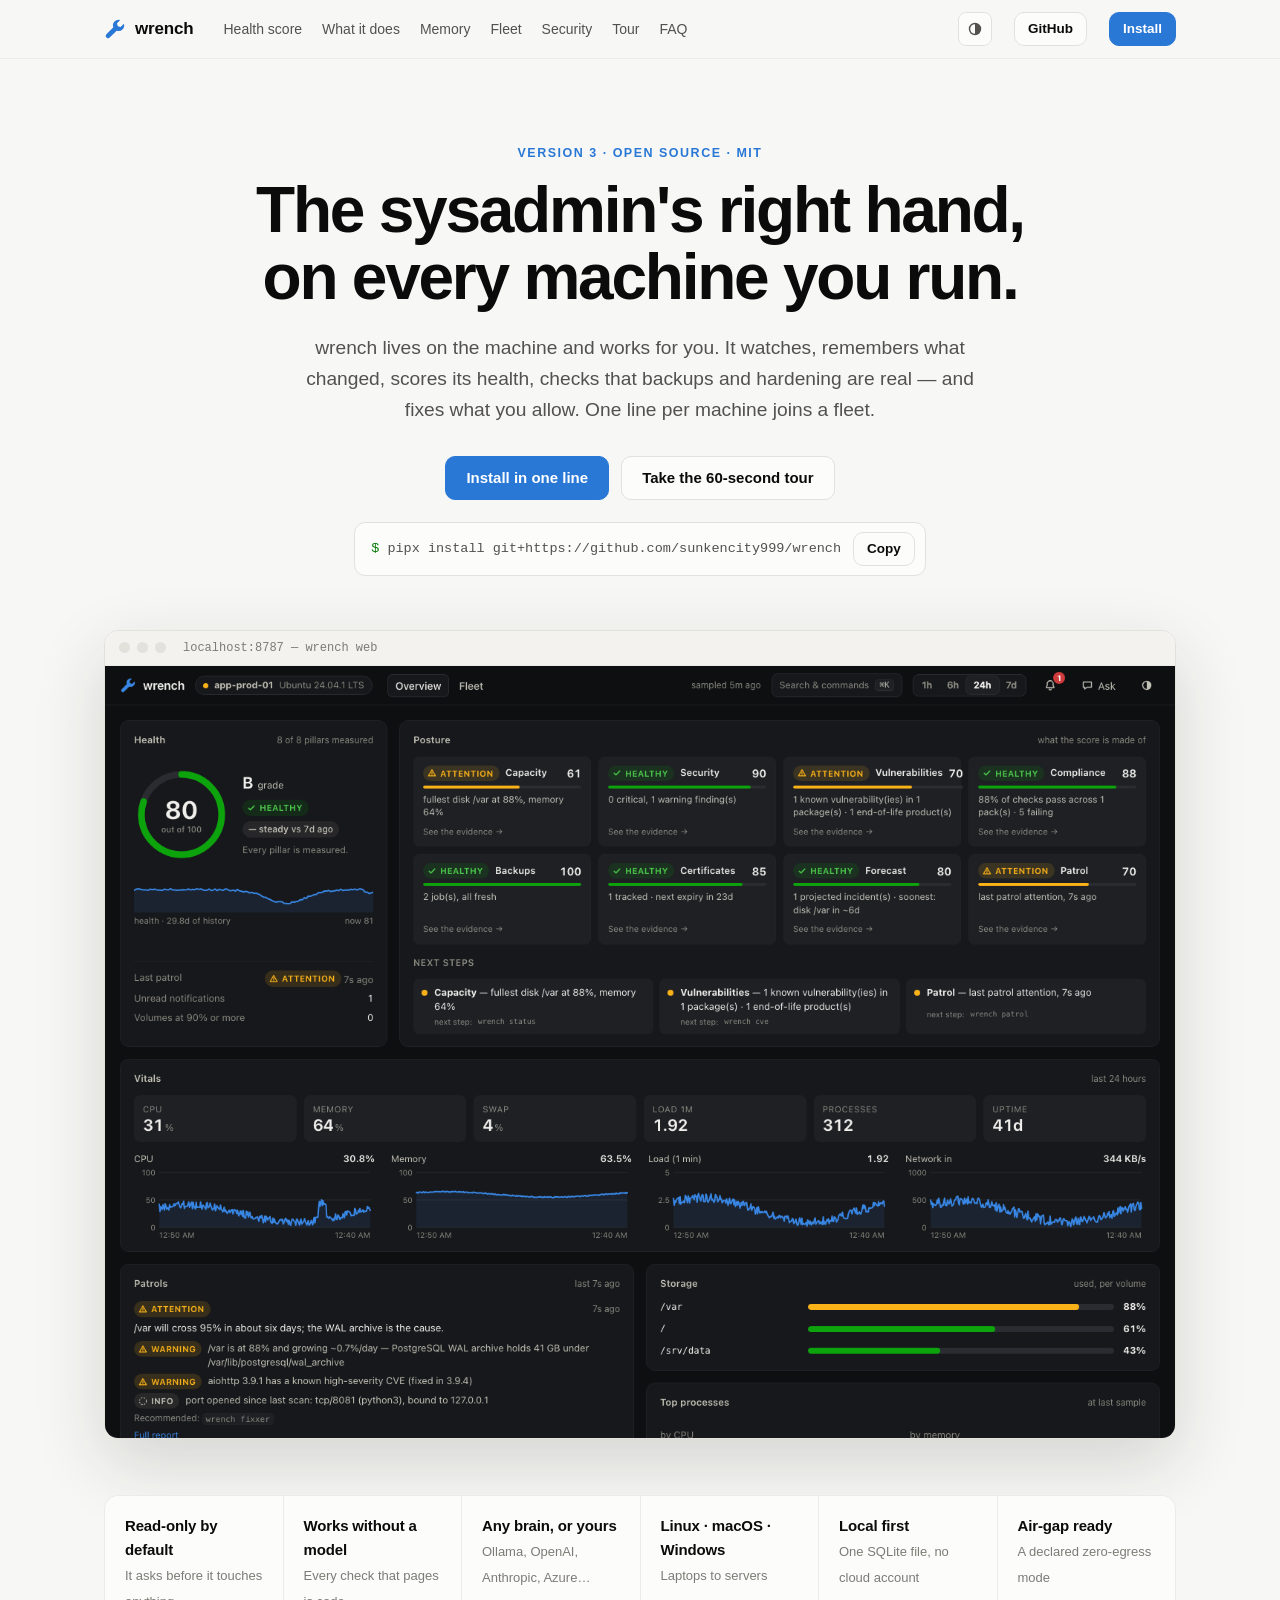
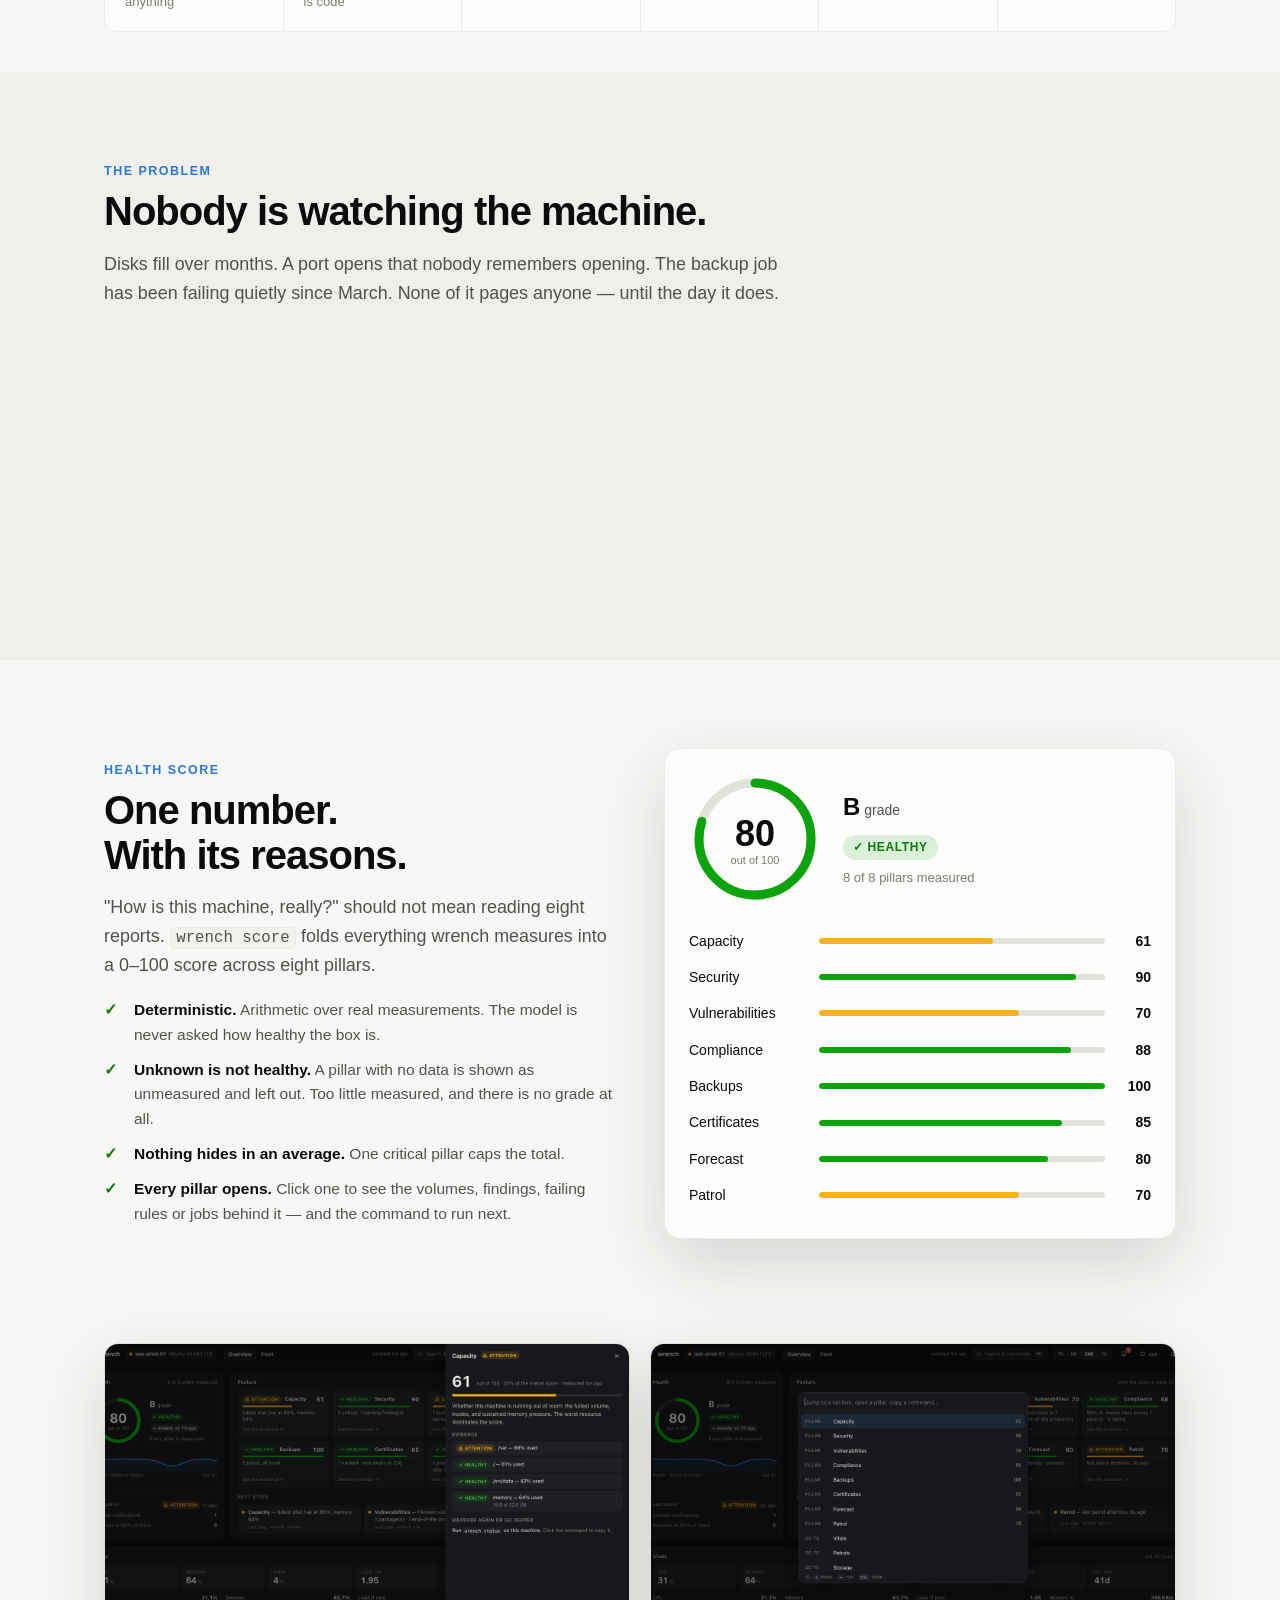
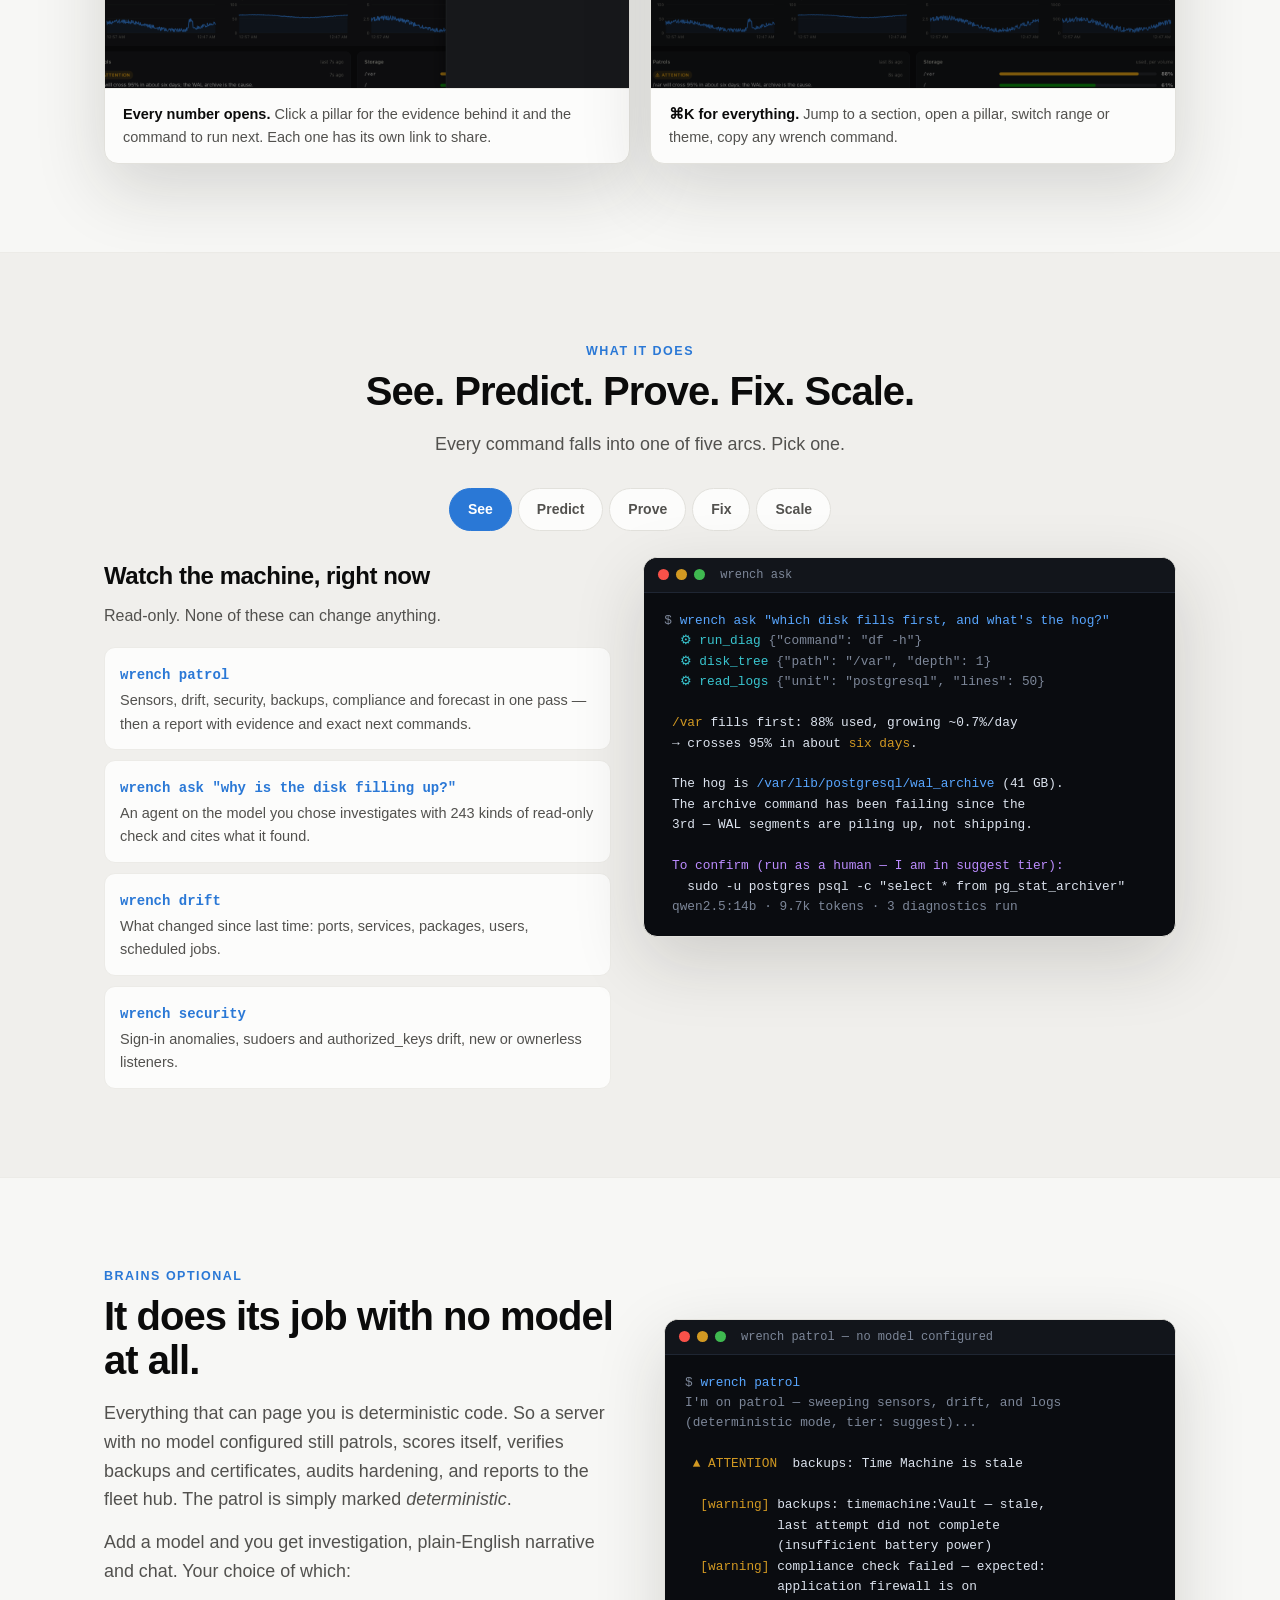
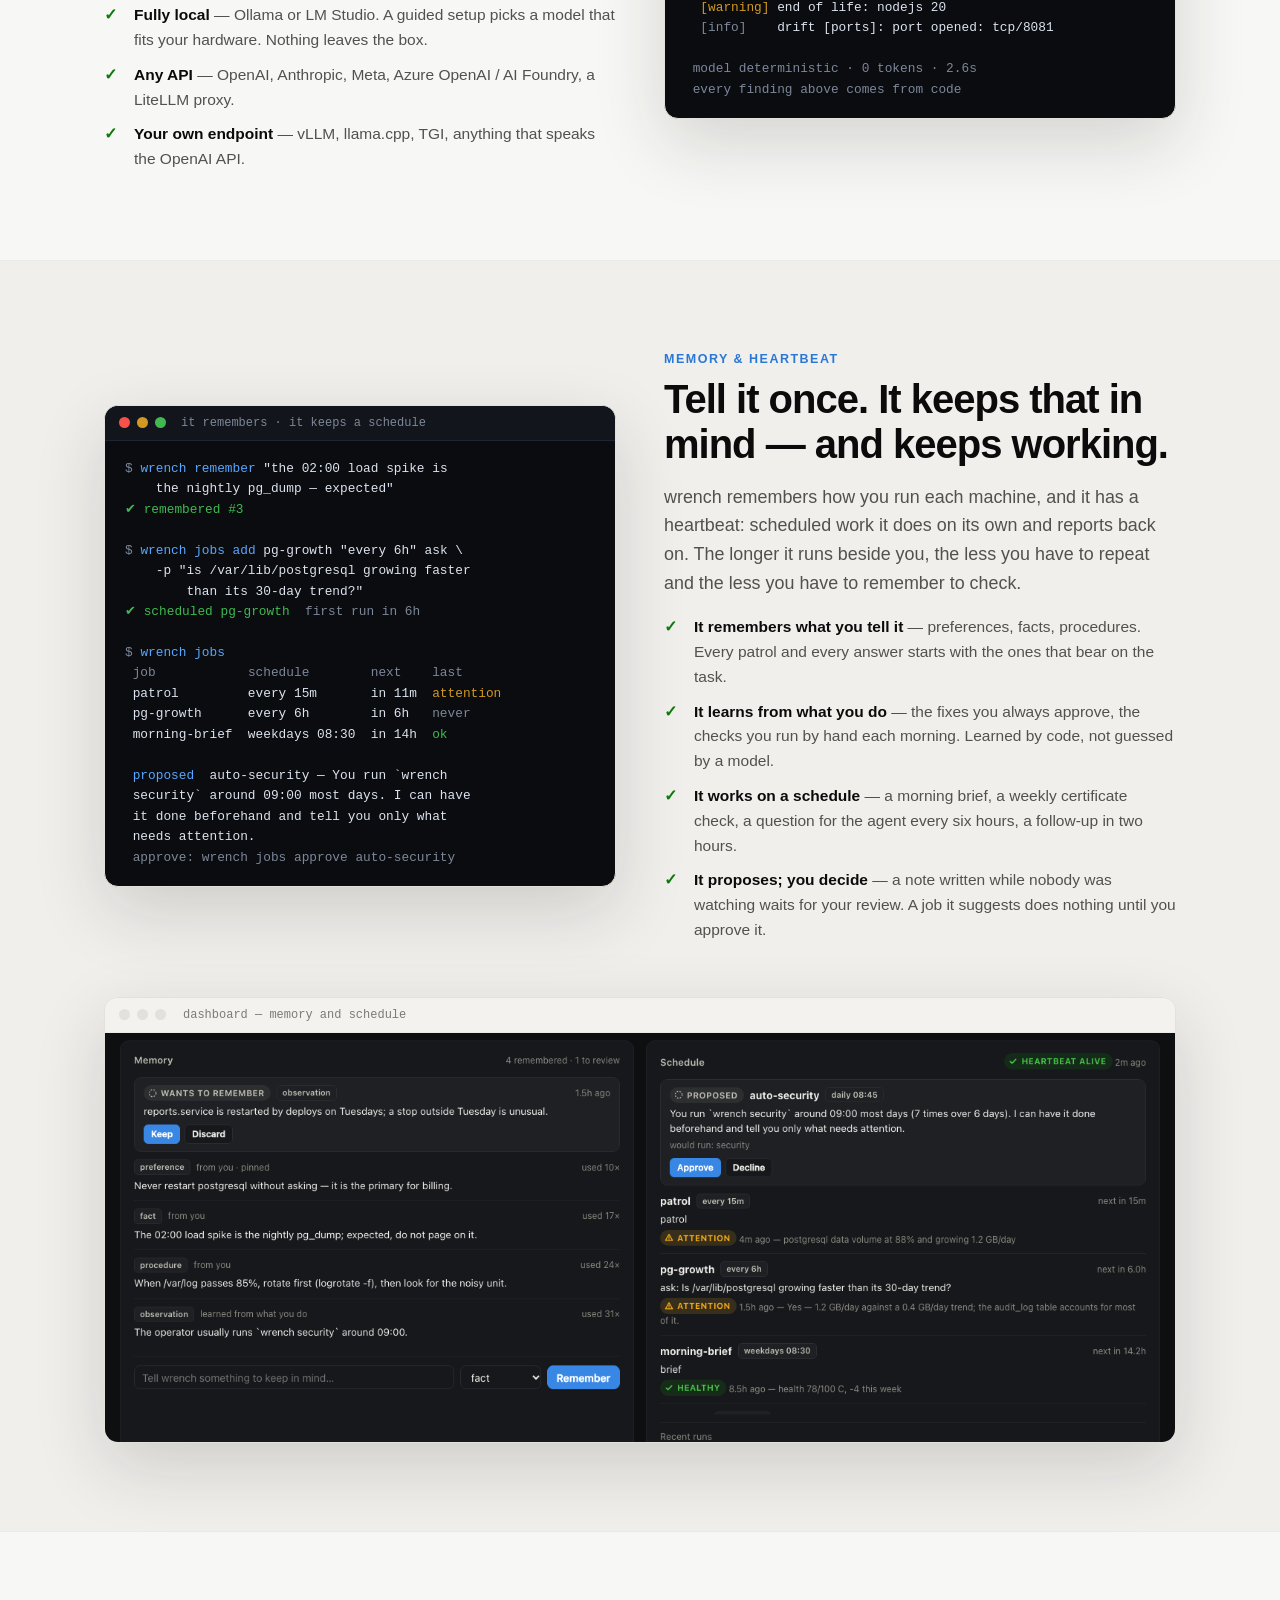
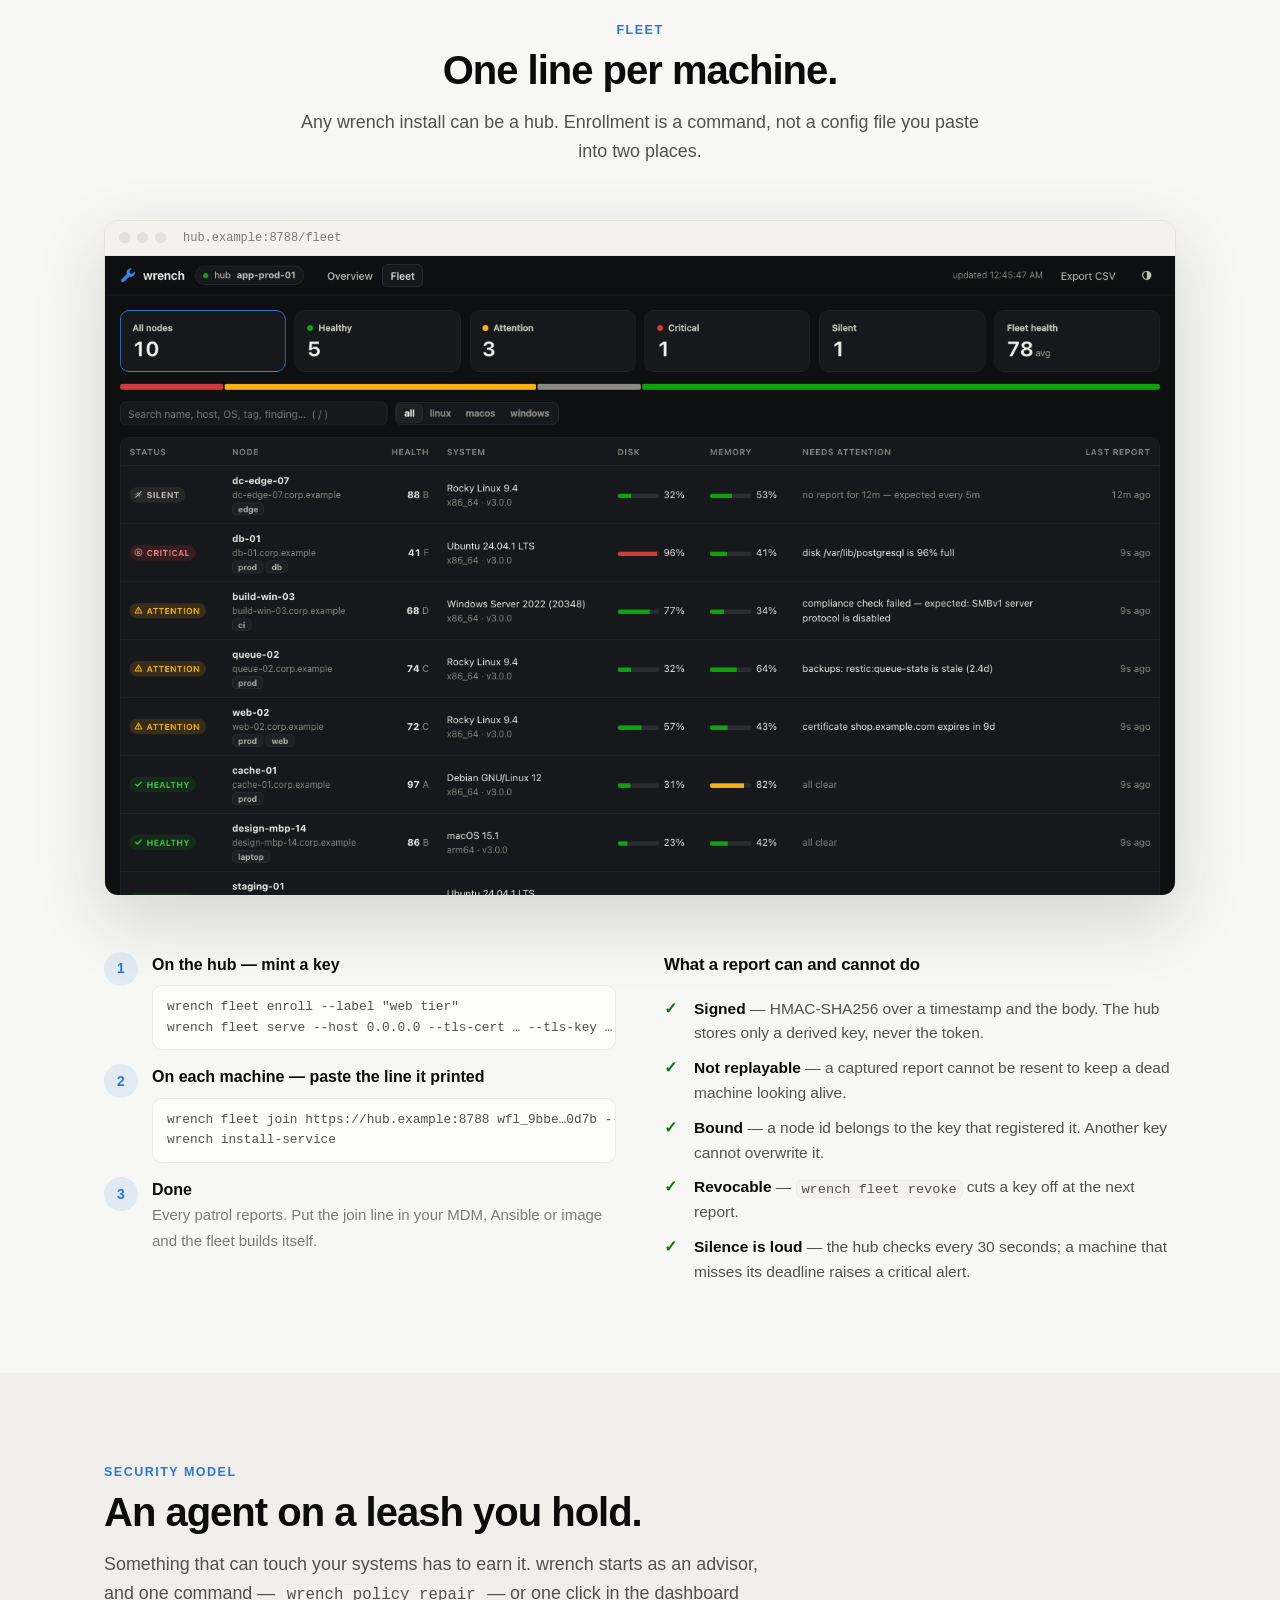
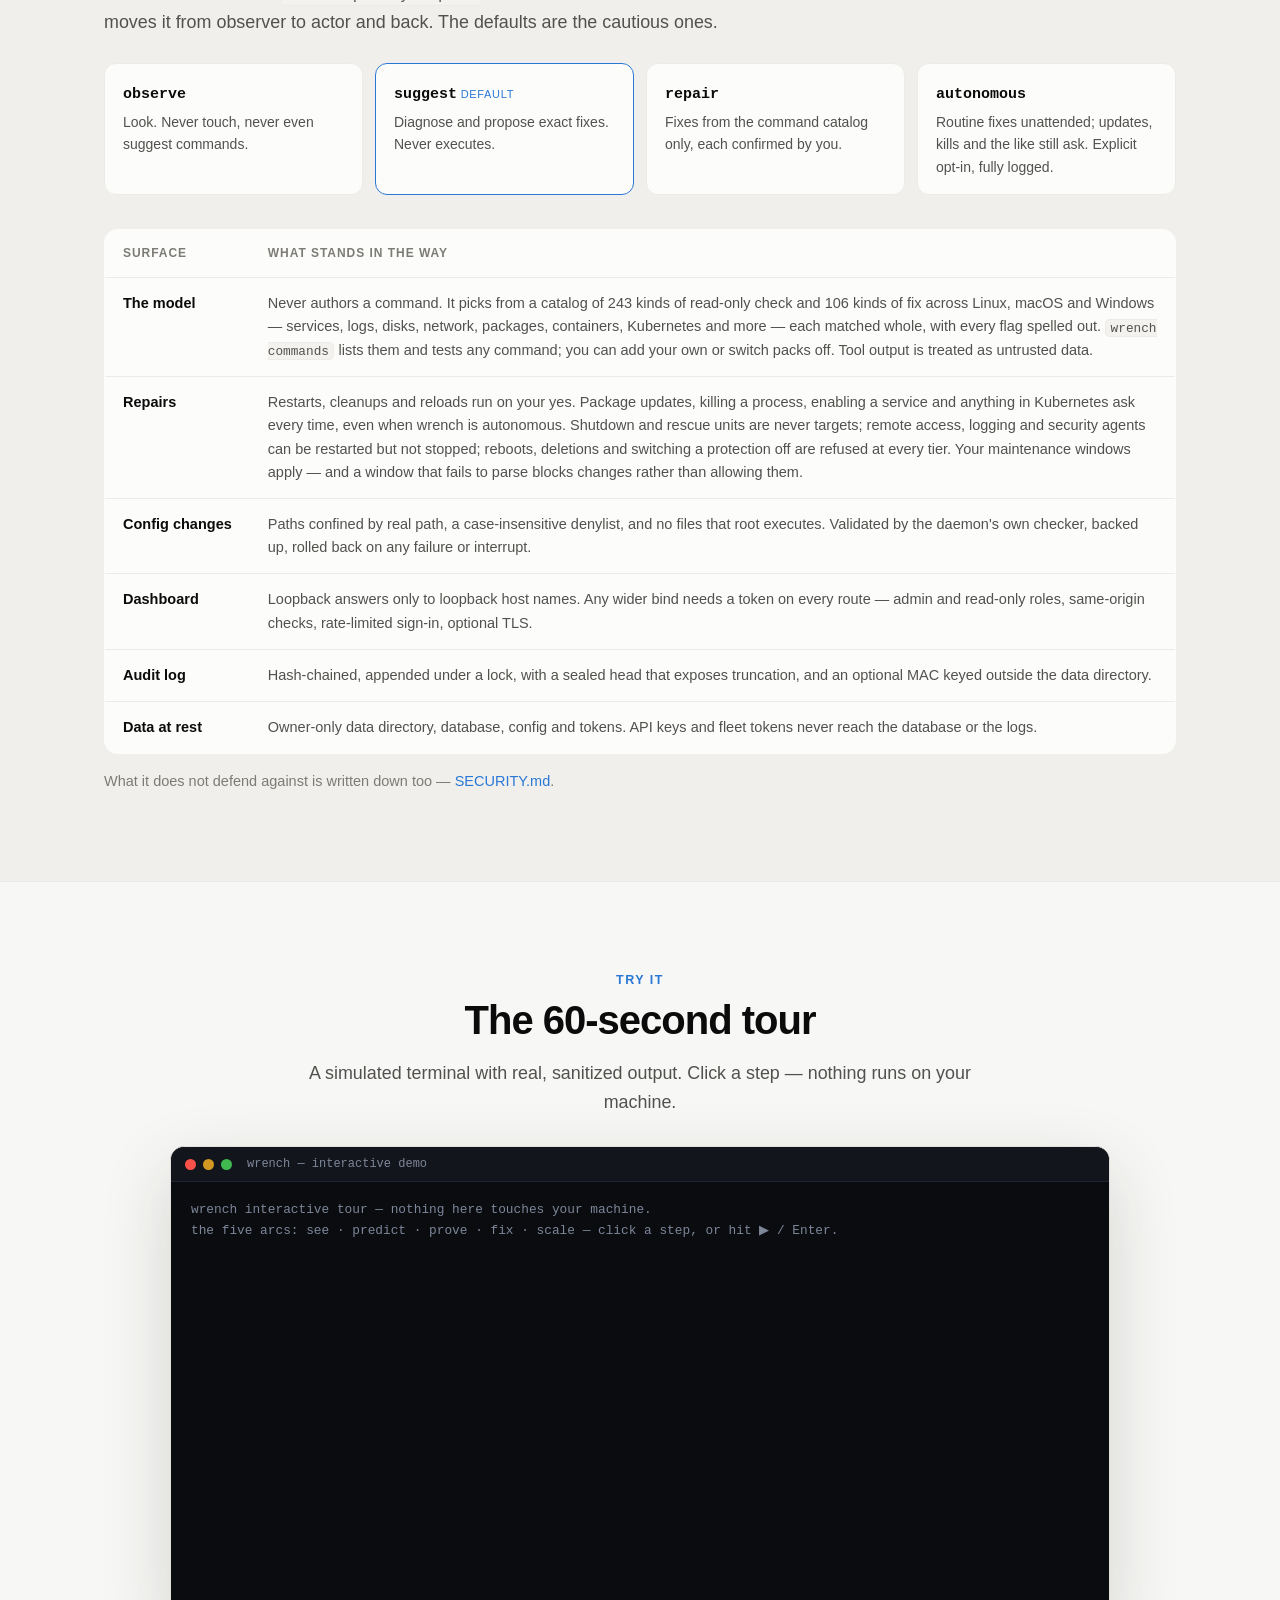
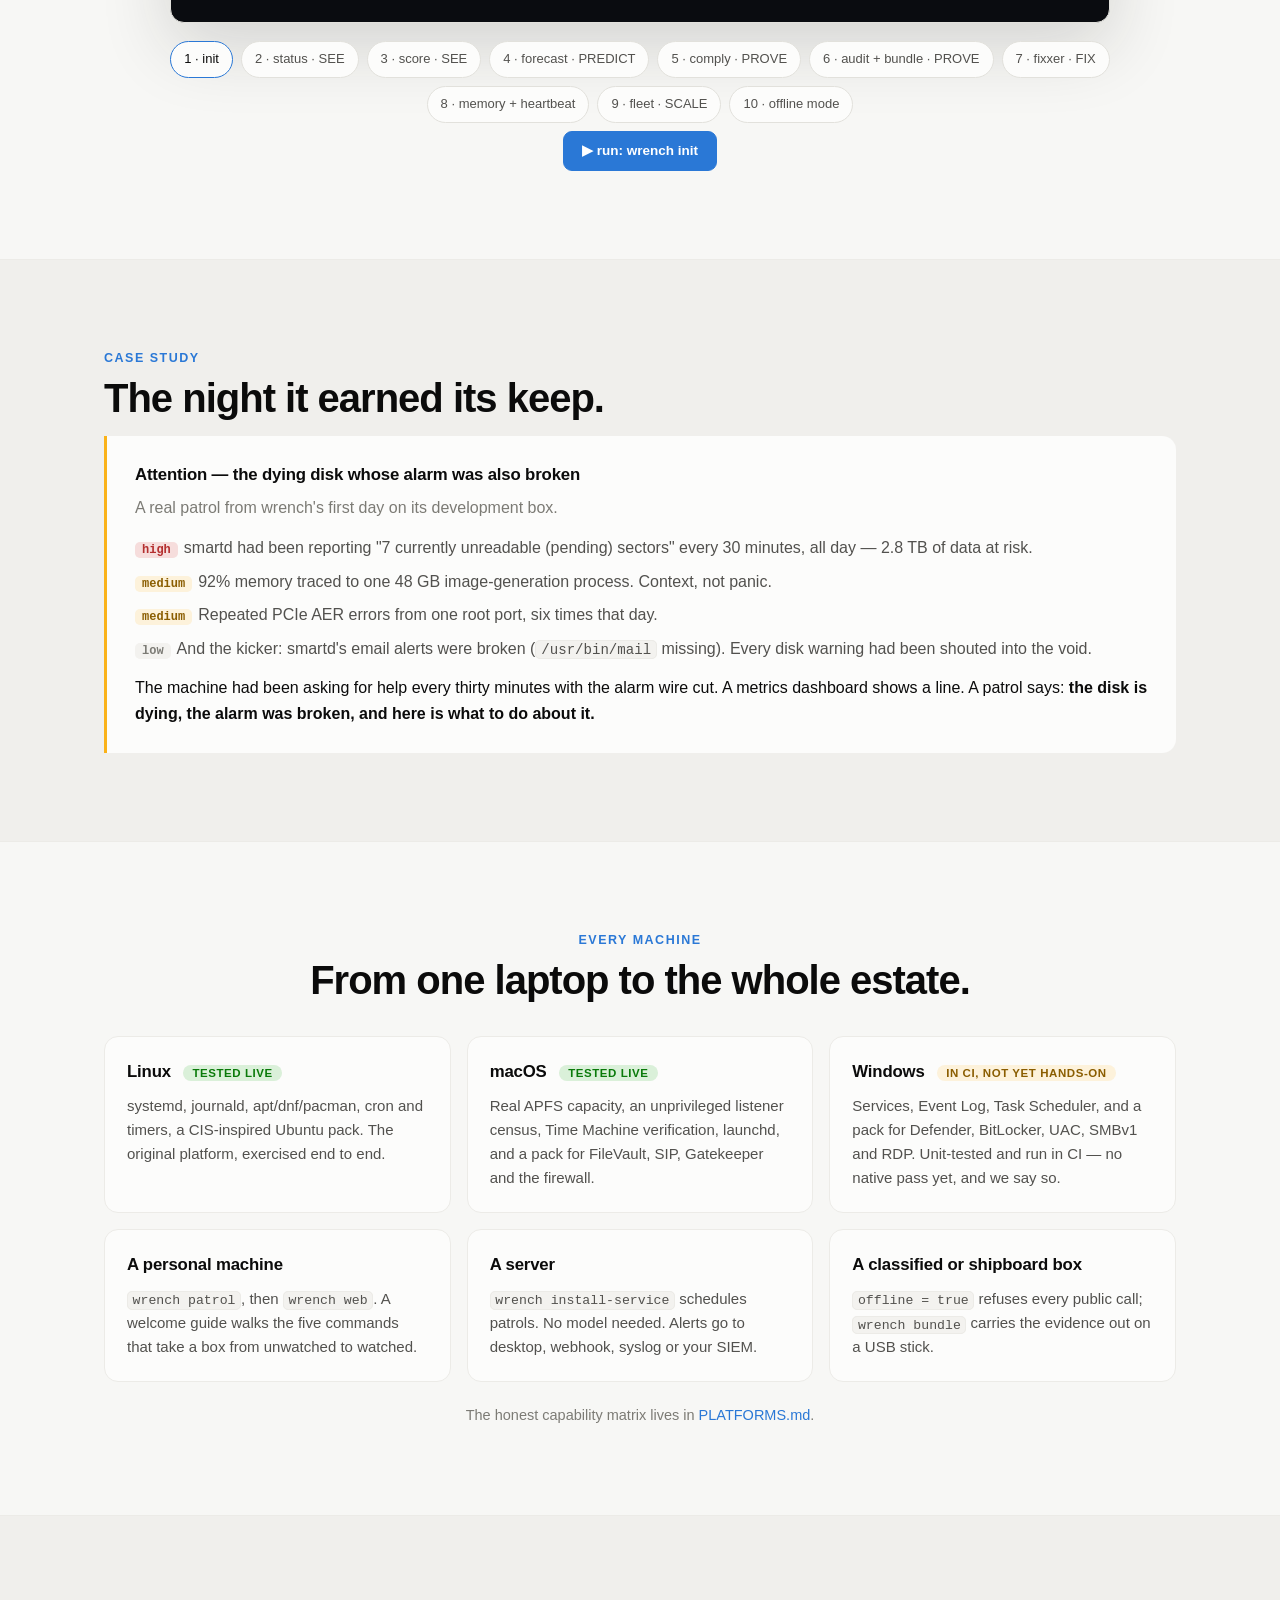
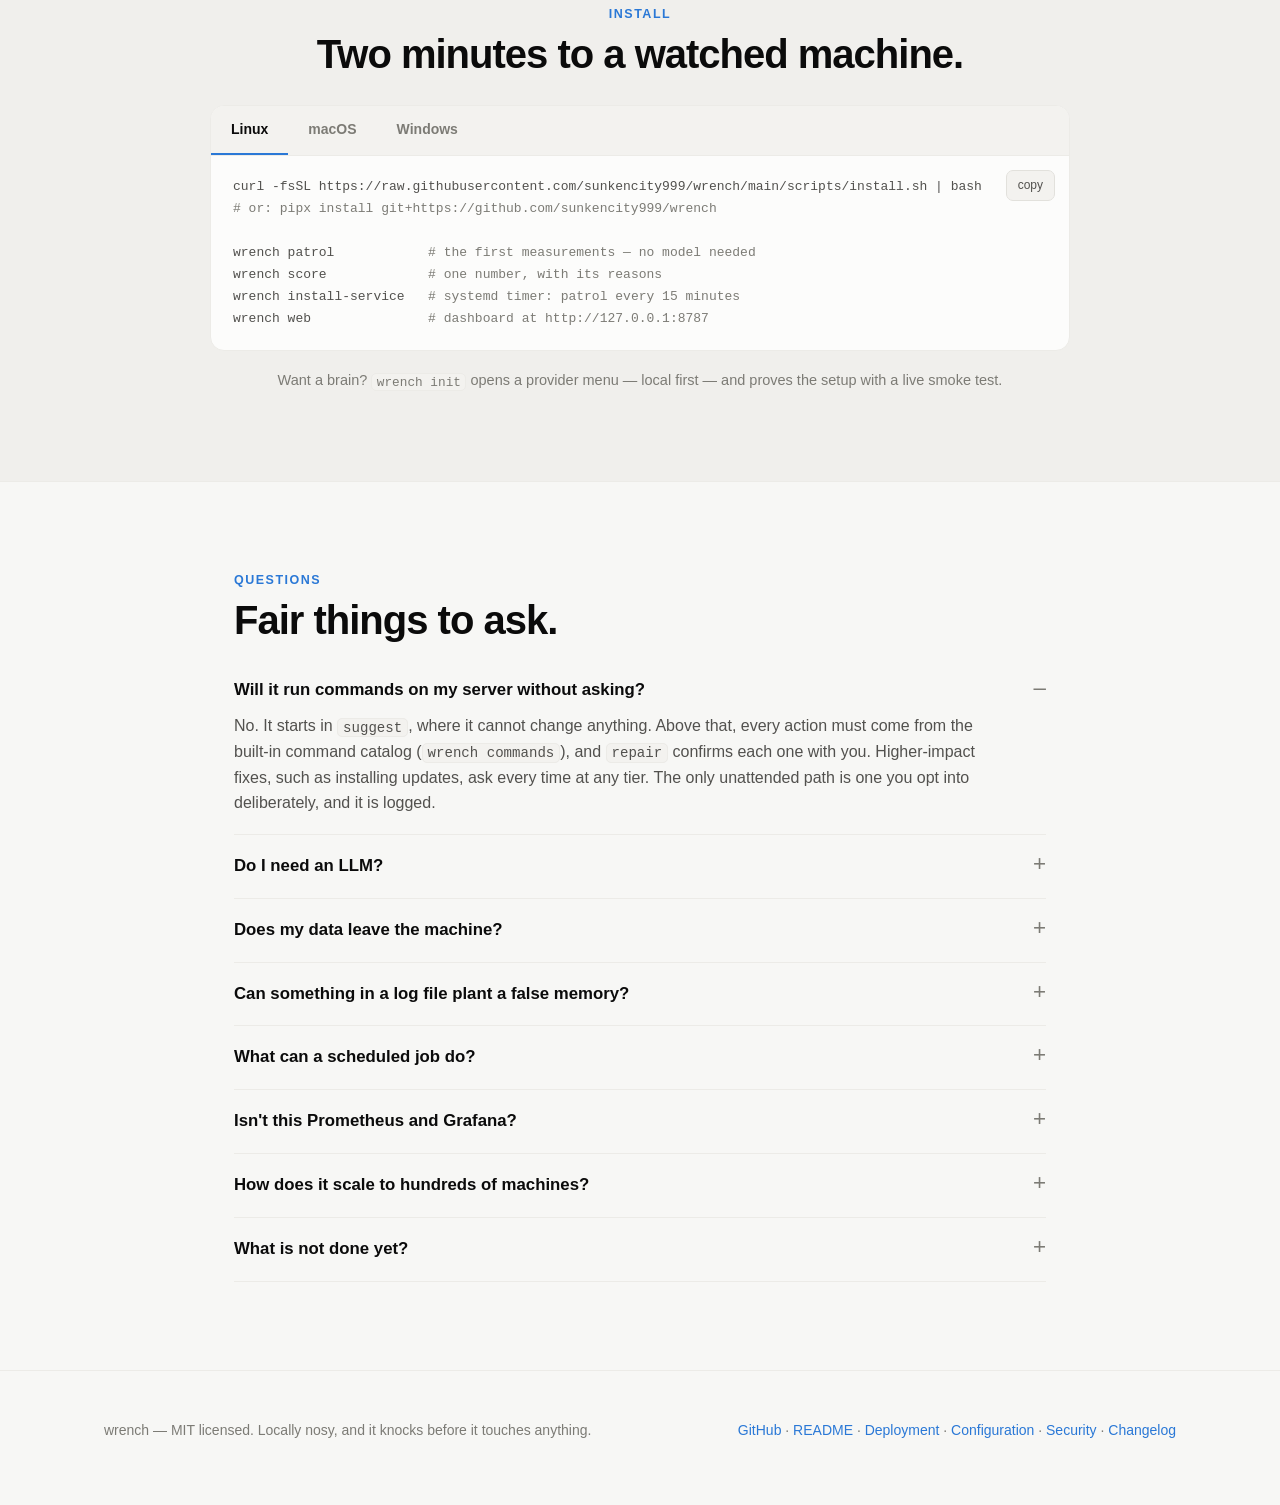
==== commit 94770768: "Command catalog: 243 kinds of diagnostic and 106 kinds of fix the agent may run The agent could run " ====
--- a/docs/index.html
+++ b/docs/index.html
@@ -301,7 +301,7 @@
   <div class="arc on" id="arc-see"><div><h3>Watch the machine, right now</h3><p>Read-only. None of these can change anything.</p>
     <div class="cmds">
       <div><code>wrench patrol</code><span>Sensors, drift, security, backups, compliance and forecast in one pass — then a report with evidence and exact next commands.</span></div>
-      <div><code>wrench ask "why is the disk filling up?"</code><span>An agent on the model you chose investigates with allowlisted diagnostics and cites what it found.</span></div>
+      <div><code>wrench ask "why is the disk filling up?"</code><span>An agent on the model you chose investigates with 243 kinds of read-only check and cites what it found.</span></div>
       <div><code>wrench drift</code><span>What changed since last time: ports, services, packages, users, scheduled jobs.</span></div>
       <div><code>wrench security</code><span>Sign-in anomalies, sudoers and authorized_keys drift, new or ownerless listeners.</span></div>
     </div></div>
@@ -510,12 +510,12 @@
   <div class="tiers">
     <div class="tier"><code>observe</code><span>Look. Never touch, never even suggest commands.</span></div>
     <div class="tier def"><code>suggest</code><span>Diagnose and propose exact fixes. Never executes.</span></div>
-    <div class="tier"><code>repair</code><span>Allowlisted fixes only, each confirmed by you.</span></div>
-    <div class="tier"><code>autonomous</code><span>Allowlisted chores unattended. Explicit opt-in, fully logged.</span></div>
+    <div class="tier"><code>repair</code><span>Fixes from the command catalog only, each confirmed by you.</span></div>
+    <div class="tier"><code>autonomous</code><span>Routine fixes unattended; updates, kills and the like still ask. Explicit opt-in, fully logged.</span></div>
   </div>
   <table class="trust reveal"><thead><tr><th>Surface</th><th>What stands in the way</th></tr></thead><tbody>
-    <tr><td>The model</td><td>Never authors a command. Diagnostics and repairs are matched whole against allowlists that spell out every flag; fixes come from a hand-written catalog. Tool output is treated as untrusted data.</td></tr>
-    <tr><td>Repairs</td><td>Service lifecycle only. Shutdown and rescue units are never targets; remote access, logging and security agents can be restarted but not stopped. Your maintenance windows apply — and a window that fails to parse blocks changes rather than allowing them.</td></tr>
+    <tr><td>The model</td><td>Never authors a command. It picks from a catalog of 243 kinds of read-only check and 106 kinds of fix across Linux, macOS and Windows — services, logs, disks, network, packages, containers, Kubernetes and more — each matched whole, with every flag spelled out. <code>wrench commands</code> lists them and tests any command; you can add your own or switch packs off. Tool output is treated as untrusted data.</td></tr>
+    <tr><td>Repairs</td><td>Restarts, cleanups and reloads run on your yes. Package updates, killing a process, enabling a service and anything in Kubernetes ask every time, even when wrench is autonomous. Shutdown and rescue units are never targets; remote access, logging and security agents can be restarted but not stopped; reboots, deletions and switching a protection off are refused at every tier. Your maintenance windows apply — and a window that fails to parse blocks changes rather than allowing them.</td></tr>
     <tr><td>Config changes</td><td>Paths confined by real path, a case-insensitive denylist, and no files that root executes. Validated by the daemon's own checker, backed up, rolled back on any failure or interrupt.</td></tr>
     <tr><td>Dashboard</td><td>Loopback answers only to loopback host names. Any wider bind needs a token on every route — admin and read-only roles, same-origin checks, rate-limited sign-in, optional TLS.</td></tr>
     <tr><td>Audit log</td><td>Hash-chained, appended under a lock, with a sealed head that exposes truncation, and an optional MAC keyed outside the data directory.</td></tr>
@@ -600,7 +600,7 @@
 
 <section id="faq"><div class="wrap" style="max-width:860px">
   <p class="eyebrow">Questions</p><h2>Fair things to ask.</h2>
-  <details class="q" open><summary>Will it run commands on my server without asking?</summary><p>No. It starts in <code>suggest</code>, where it cannot change anything. Above that, every action must match an allowlist, and <code>repair</code> confirms each one with you. The only unattended path is one you opt into deliberately, and it is logged.</p></details>
+  <details class="q" open><summary>Will it run commands on my server without asking?</summary><p>No. It starts in <code>suggest</code>, where it cannot change anything. Above that, every action must come from the built-in command catalog (<code>wrench commands</code>), and <code>repair</code> confirms each one with you. Higher-impact fixes, such as installing updates, ask every time at any tier. The only unattended path is one you opt into deliberately, and it is logged.</p></details>
   <details class="q"><summary>Do I need an LLM?</summary><p>No. Patrols, the health score, drift, security, backups, compliance, forecasting, alerts and fleet reporting are all code. A model adds investigation, narrative and chat.</p></details>
   <details class="q"><summary>Does my data leave the machine?</summary><p>Telemetry lives in a local SQLite file. If you choose a cloud model, the context for a question is sent to that provider. Use a local model, or set <code>offline = true</code>, and nothing leaves.</p></details>
   <details class="q"><summary>Can something in a log file plant a false memory?</summary><p>Not on its own. What you tell wrench is used at once. A note the model writes while nobody is watching — during a patrol or a scheduled job — goes to a review queue and is shown to no model until you approve it. What wrench learns from your habits is derived by code, not by a model. Memory never changes the policy tier and never authorises a command.</p></details>
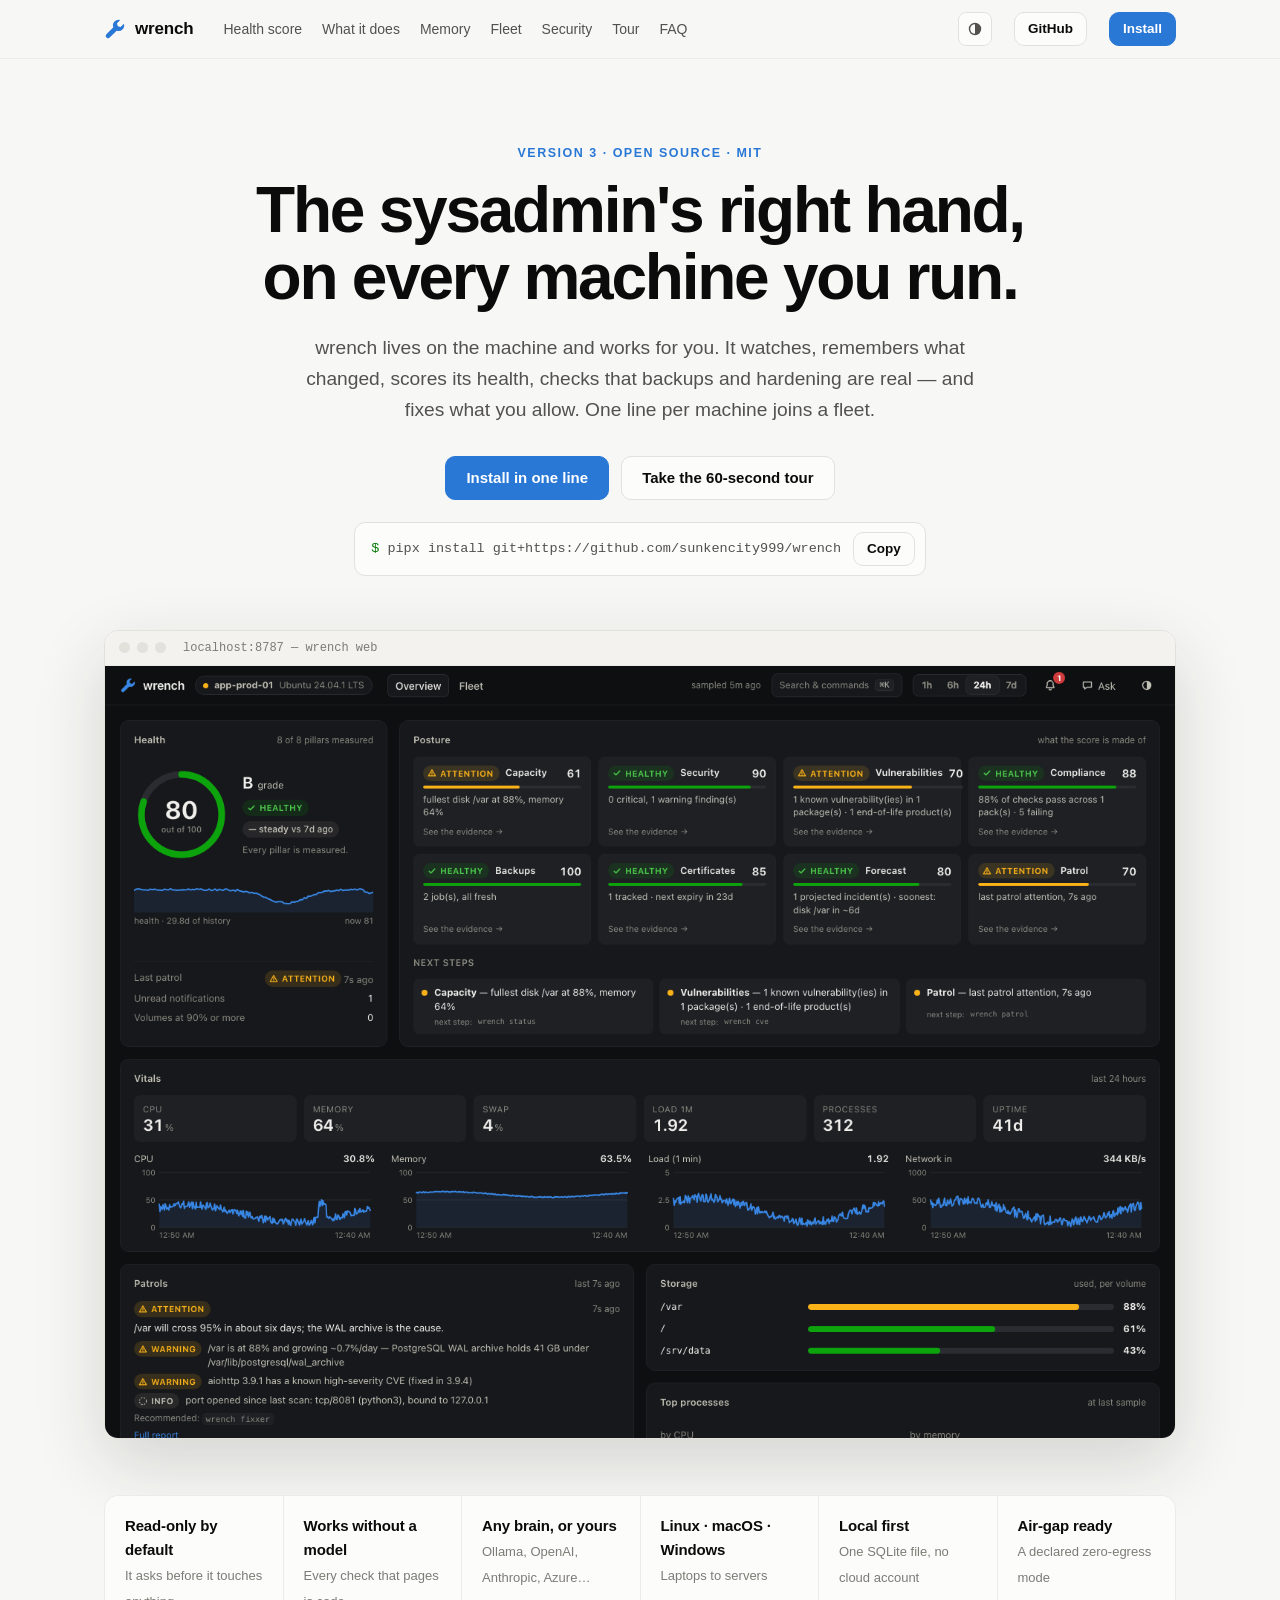
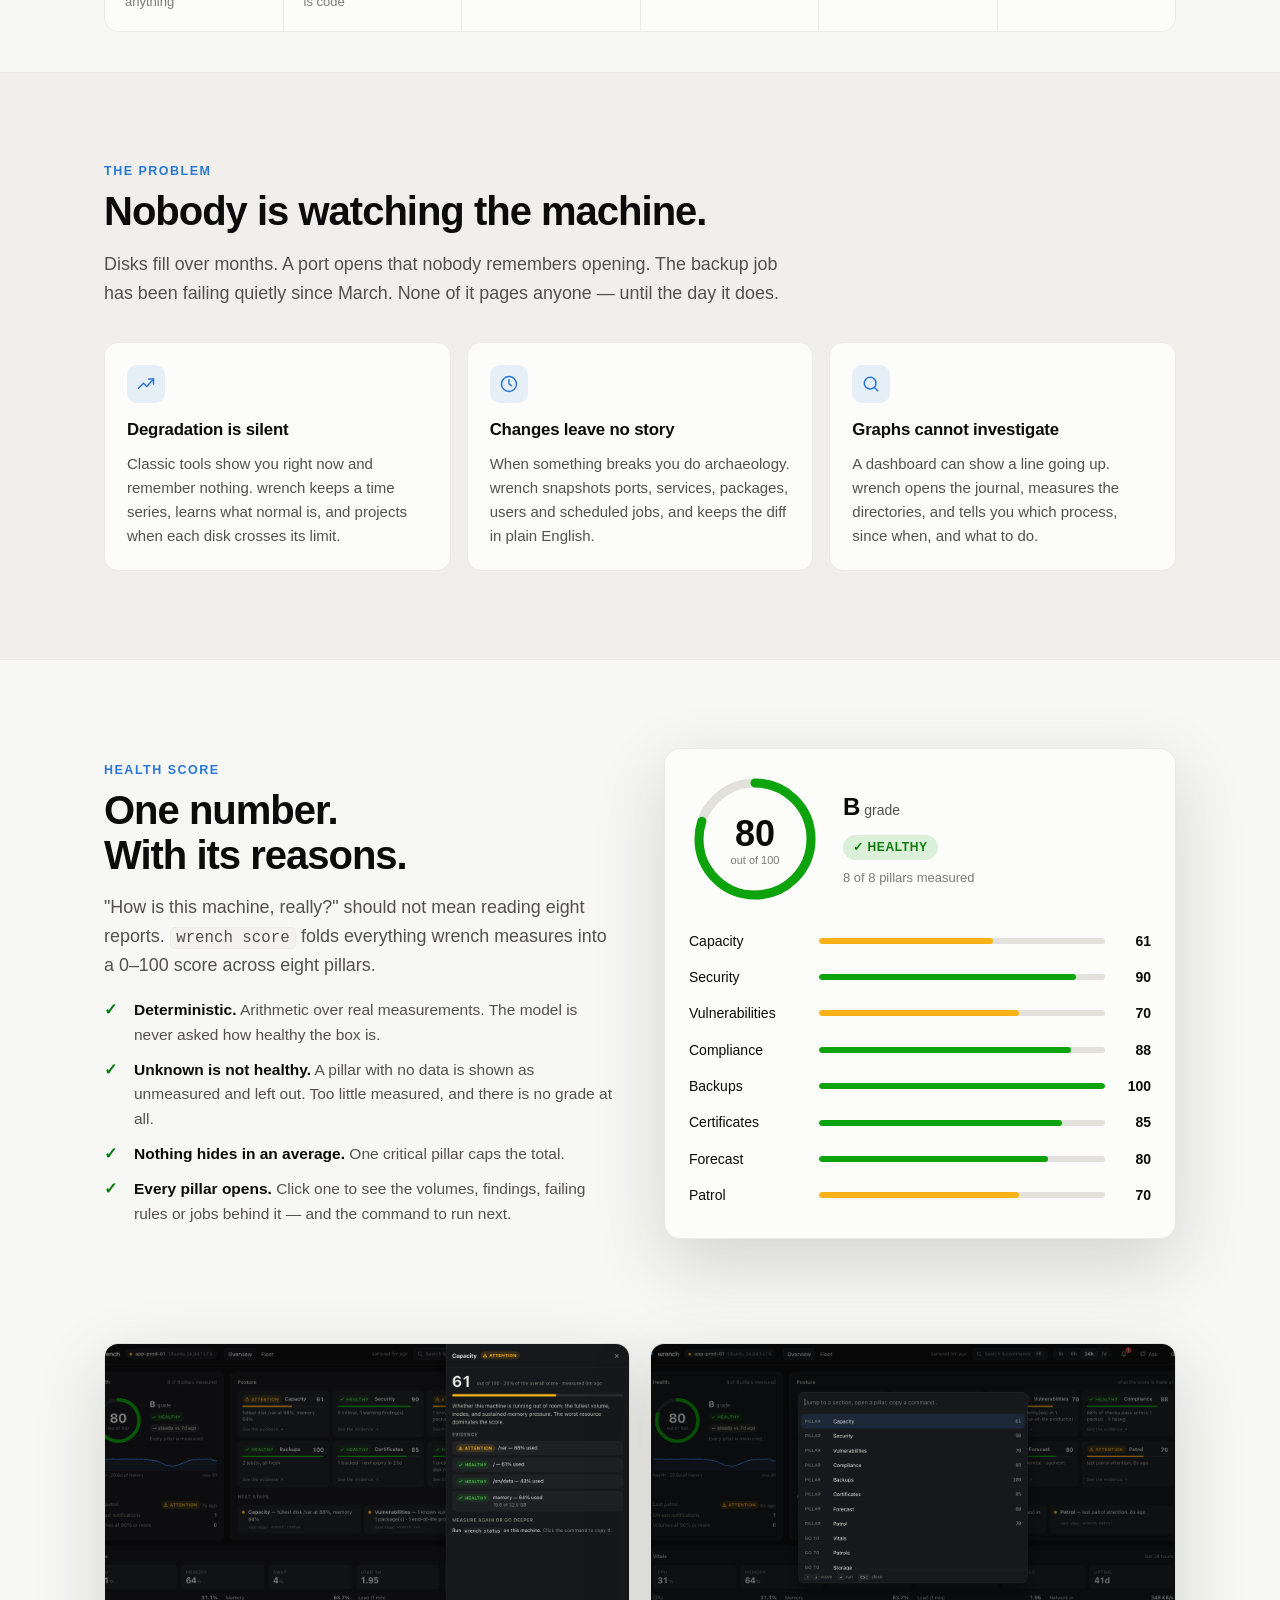
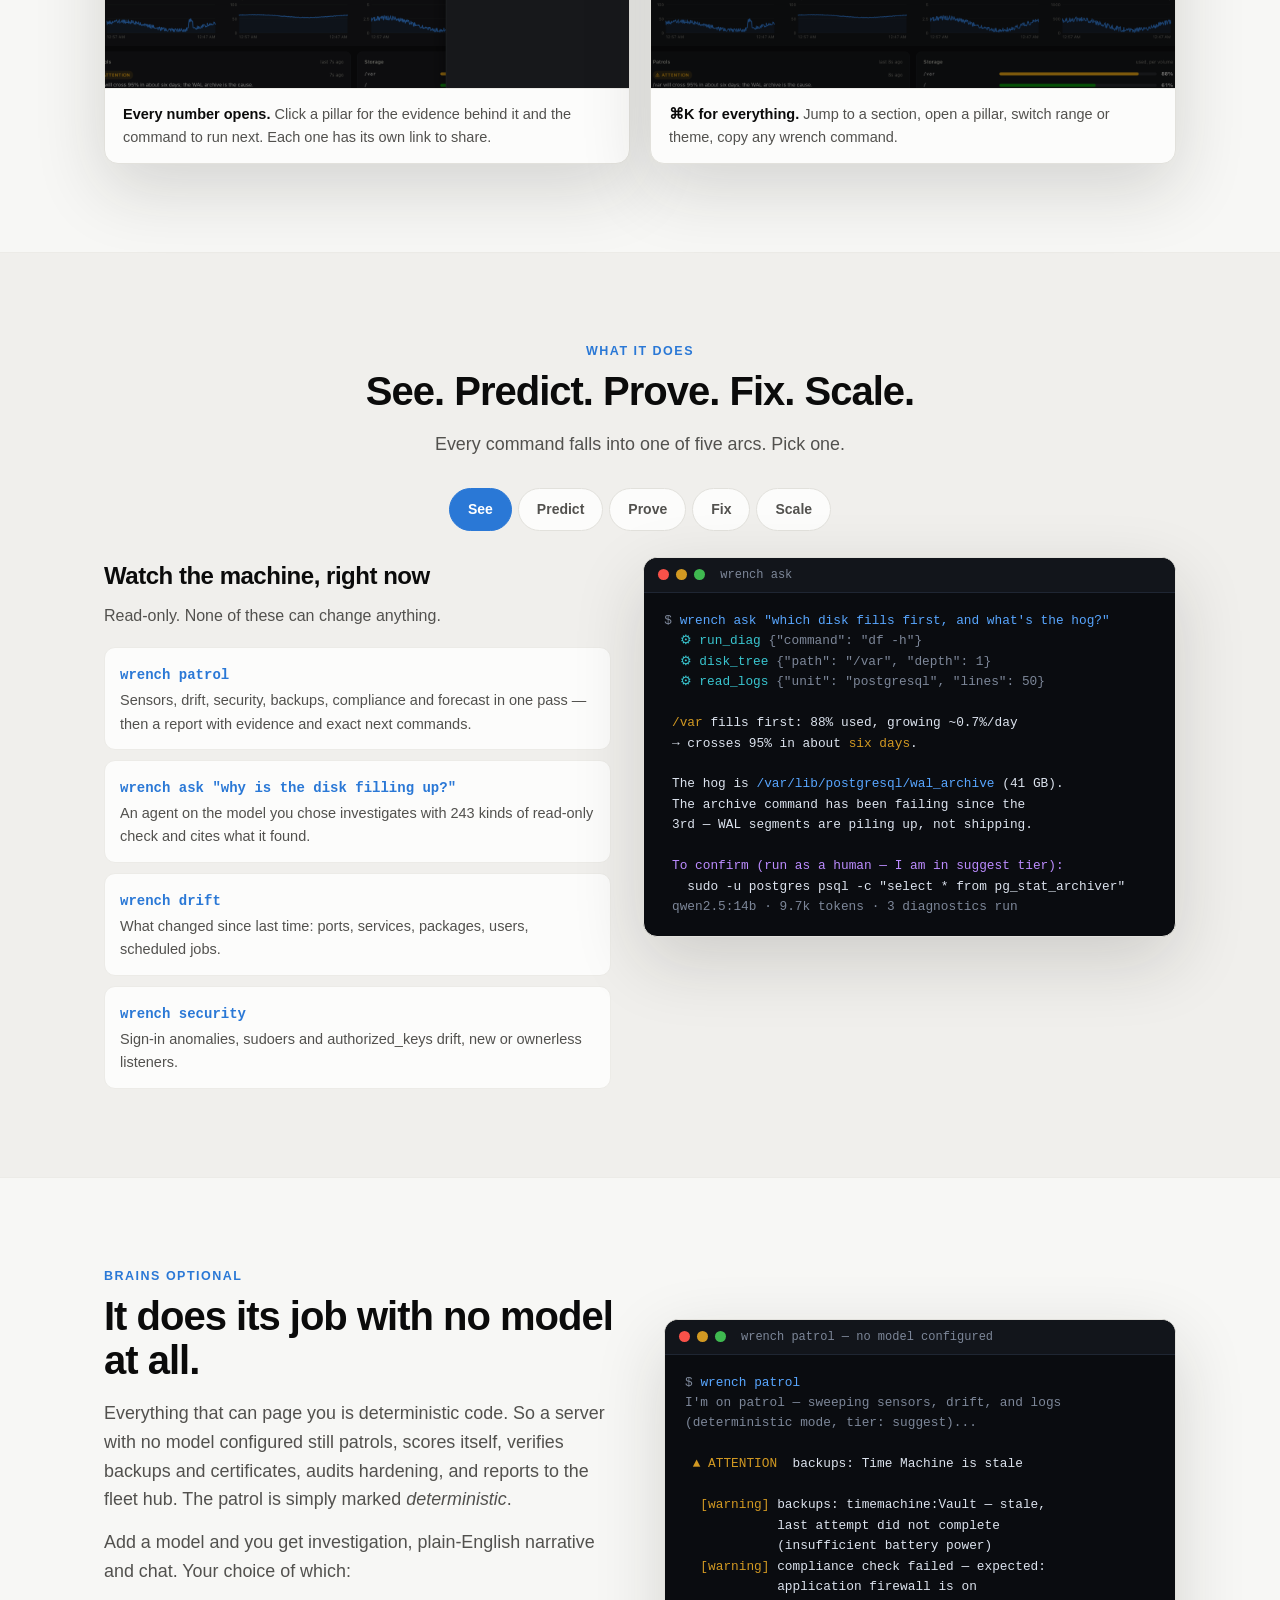
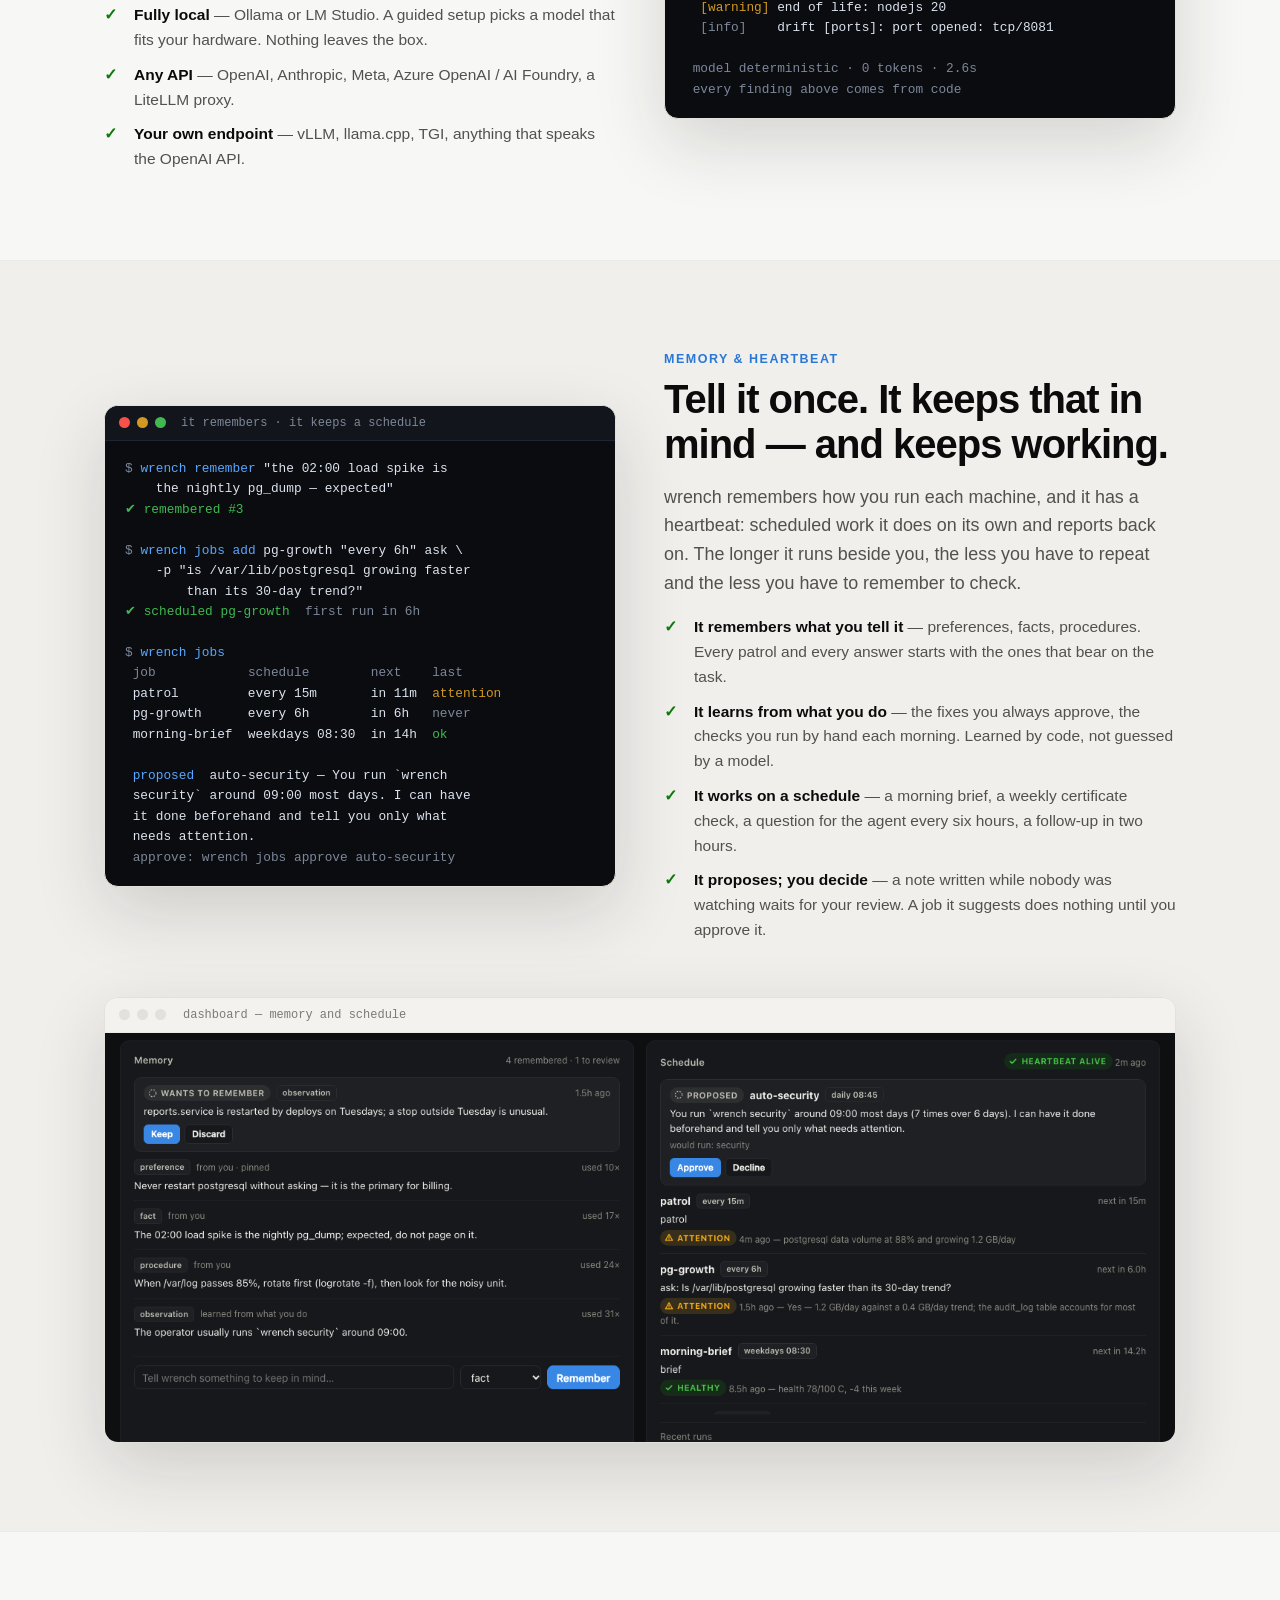
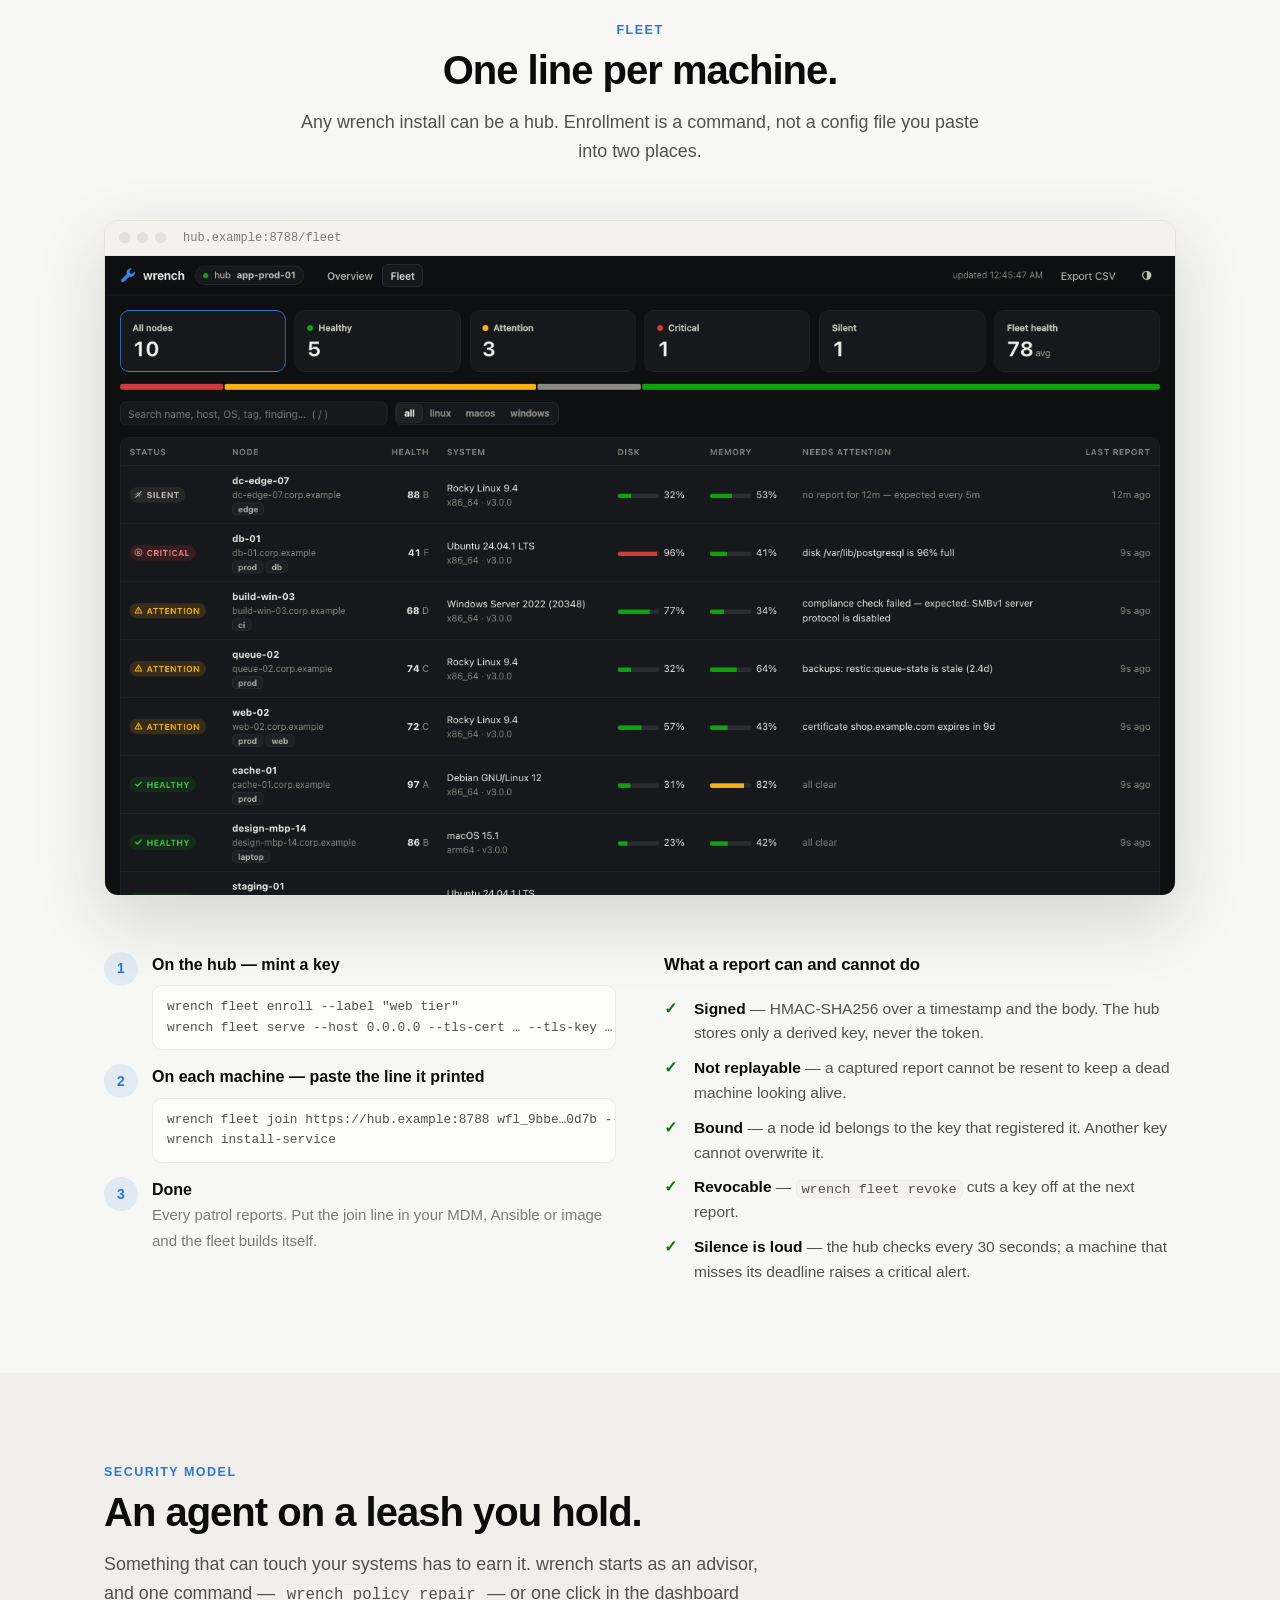
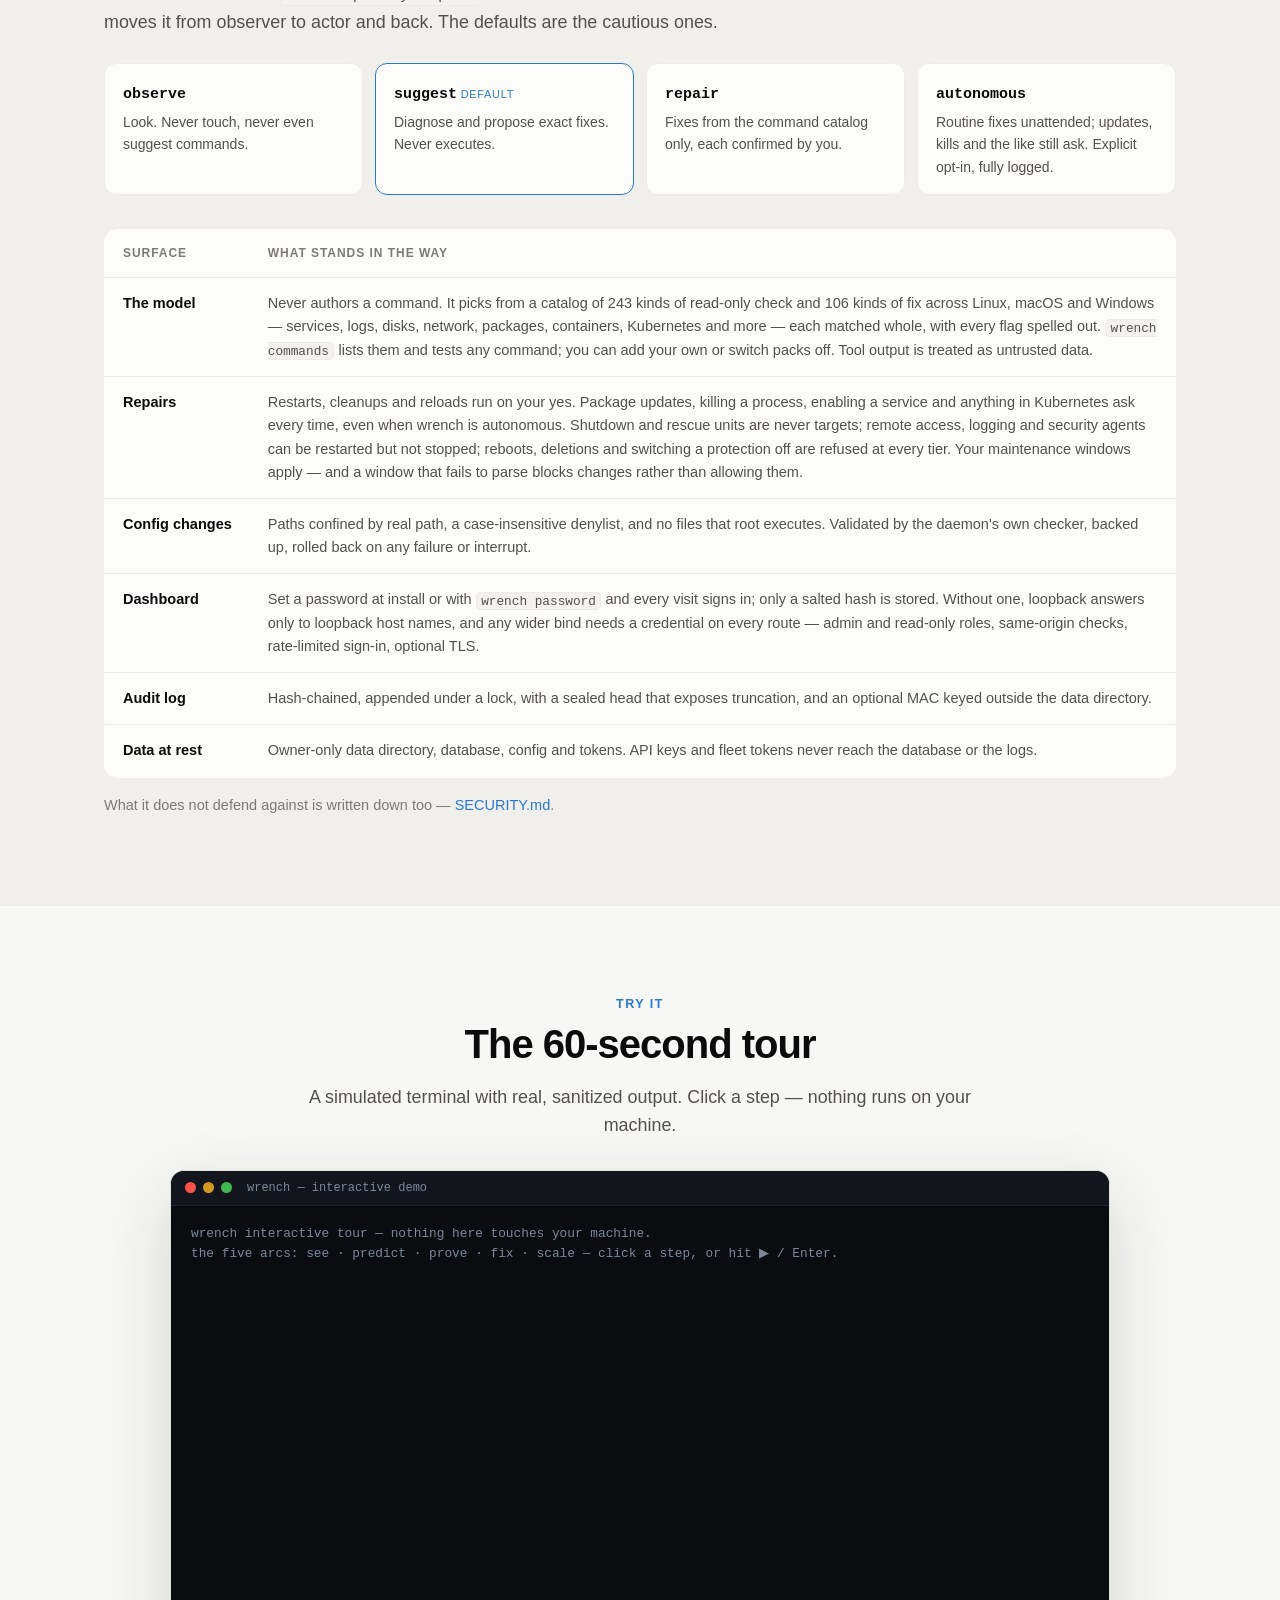
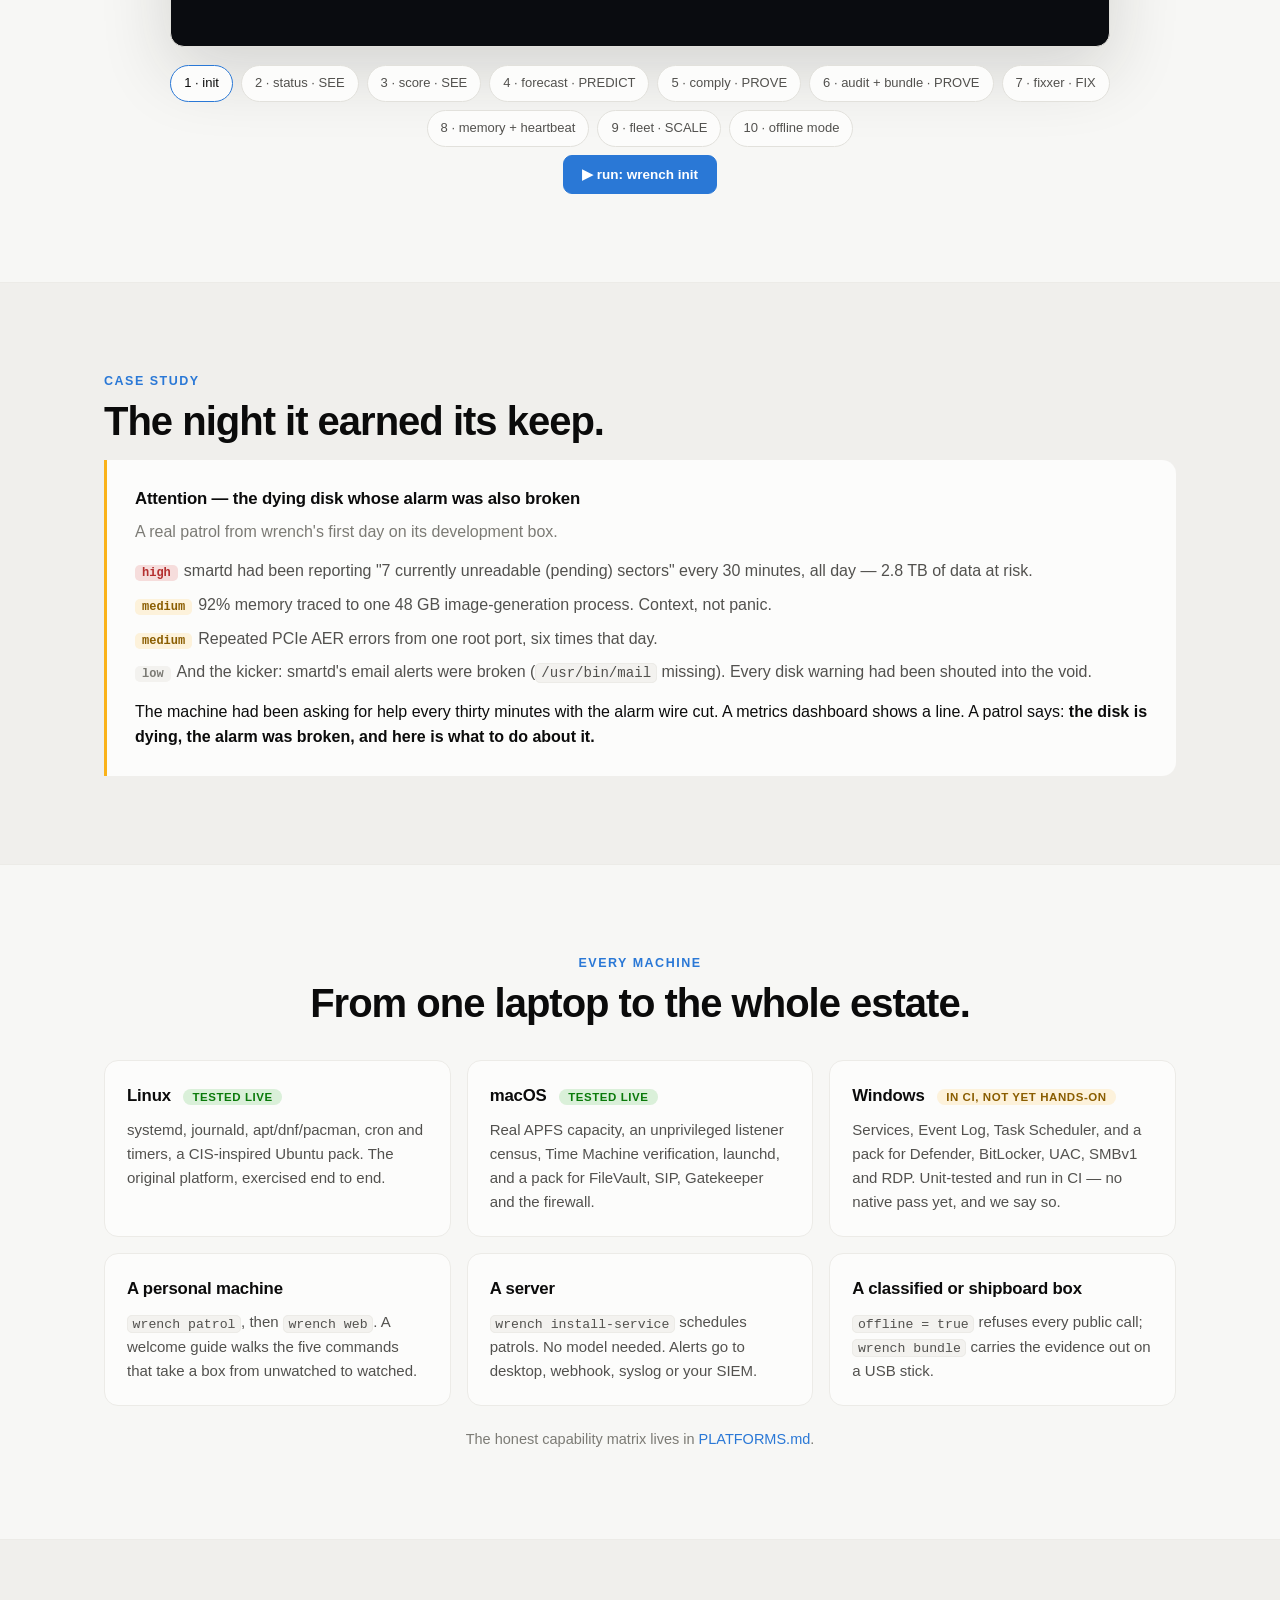
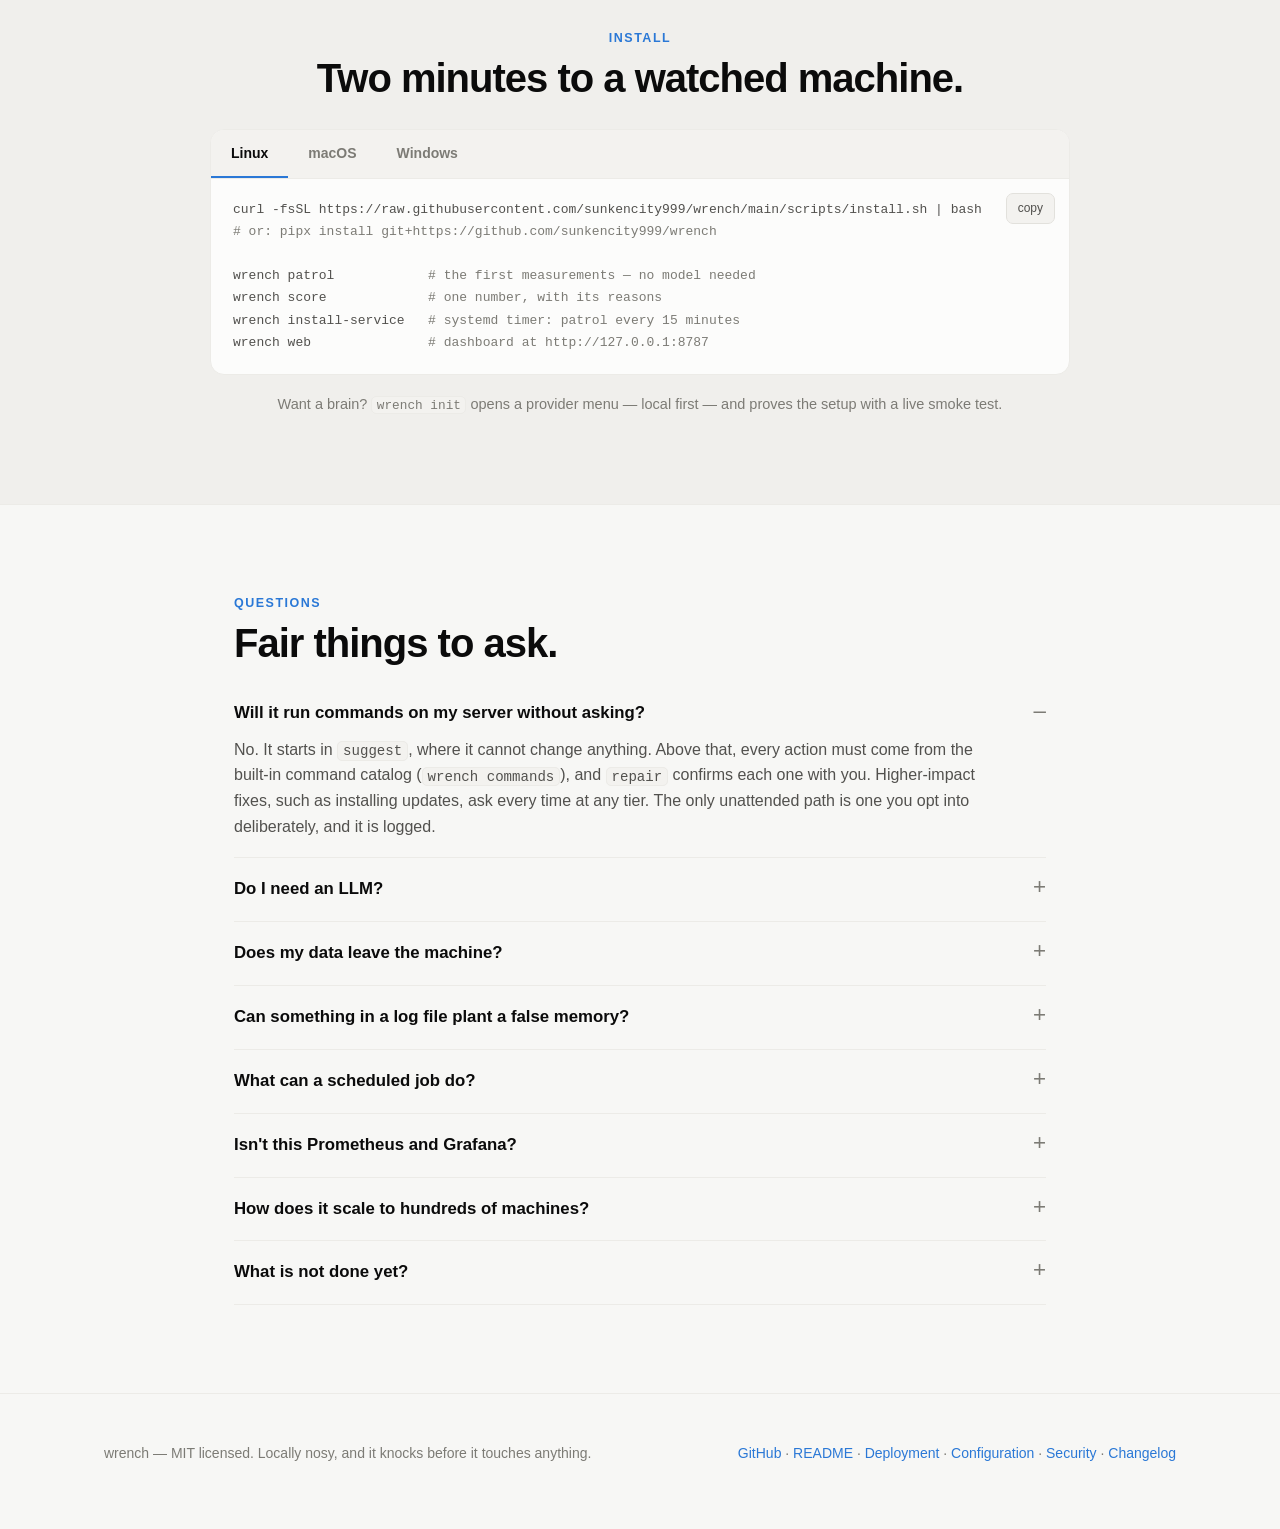
==== commit aac215e3: "Dashboard password: set at init, change with wrench password wrench init now offers to put a passwor" ====
--- a/docs/index.html
+++ b/docs/index.html
@@ -383,7 +383,7 @@
   <div class="arc" id="arc-scale"><div><h3>Many machines, your stack</h3><p>Run it everywhere, and plug it into what you already operate.</p>
     <div class="cmds">
       <div><code>wrench fleet enroll</code> → <code>wrench fleet join</code><span>One command on the hub, one line on each machine. Signed reports, replay protection, revocable keys.</span></div>
-      <div><code>wrench web</code><span>The dashboard and fleet console. Sign-in, roles and TLS the moment you bind beyond localhost.</span></div>
+      <div><code>wrench web</code><span>The dashboard and fleet console, behind a password you set at install (<code>wrench password</code> changes it). Roles and TLS for anything beyond localhost.</span></div>
       <div><code>--json</code> · <code>/metrics</code> · syslog<span>Stable JSON on every command, a Prometheus exporter, RFC 5424 and JSON-lines sinks for your SIEM.</span></div>
       <div><code>offline = true</code><span>A declared zero-egress mode for networks that have never seen the internet.</span></div>
     </div></div>
@@ -517,7 +517,7 @@
     <tr><td>The model</td><td>Never authors a command. It picks from a catalog of 243 kinds of read-only check and 106 kinds of fix across Linux, macOS and Windows — services, logs, disks, network, packages, containers, Kubernetes and more — each matched whole, with every flag spelled out. <code>wrench commands</code> lists them and tests any command; you can add your own or switch packs off. Tool output is treated as untrusted data.</td></tr>
     <tr><td>Repairs</td><td>Restarts, cleanups and reloads run on your yes. Package updates, killing a process, enabling a service and anything in Kubernetes ask every time, even when wrench is autonomous. Shutdown and rescue units are never targets; remote access, logging and security agents can be restarted but not stopped; reboots, deletions and switching a protection off are refused at every tier. Your maintenance windows apply — and a window that fails to parse blocks changes rather than allowing them.</td></tr>
     <tr><td>Config changes</td><td>Paths confined by real path, a case-insensitive denylist, and no files that root executes. Validated by the daemon's own checker, backed up, rolled back on any failure or interrupt.</td></tr>
-    <tr><td>Dashboard</td><td>Loopback answers only to loopback host names. Any wider bind needs a token on every route — admin and read-only roles, same-origin checks, rate-limited sign-in, optional TLS.</td></tr>
+    <tr><td>Dashboard</td><td>Set a password at install or with <code>wrench password</code> and every visit signs in; only a salted hash is stored. Without one, loopback answers only to loopback host names, and any wider bind needs a credential on every route — admin and read-only roles, same-origin checks, rate-limited sign-in, optional TLS.</td></tr>
     <tr><td>Audit log</td><td>Hash-chained, appended under a lock, with a sealed head that exposes truncation, and an optional MAC keyed outside the data directory.</td></tr>
     <tr><td>Data at rest</td><td>Owner-only data directory, database, config and tokens. API keys and fleet tokens never reach the database or the logs.</td></tr>
   </tbody></table>
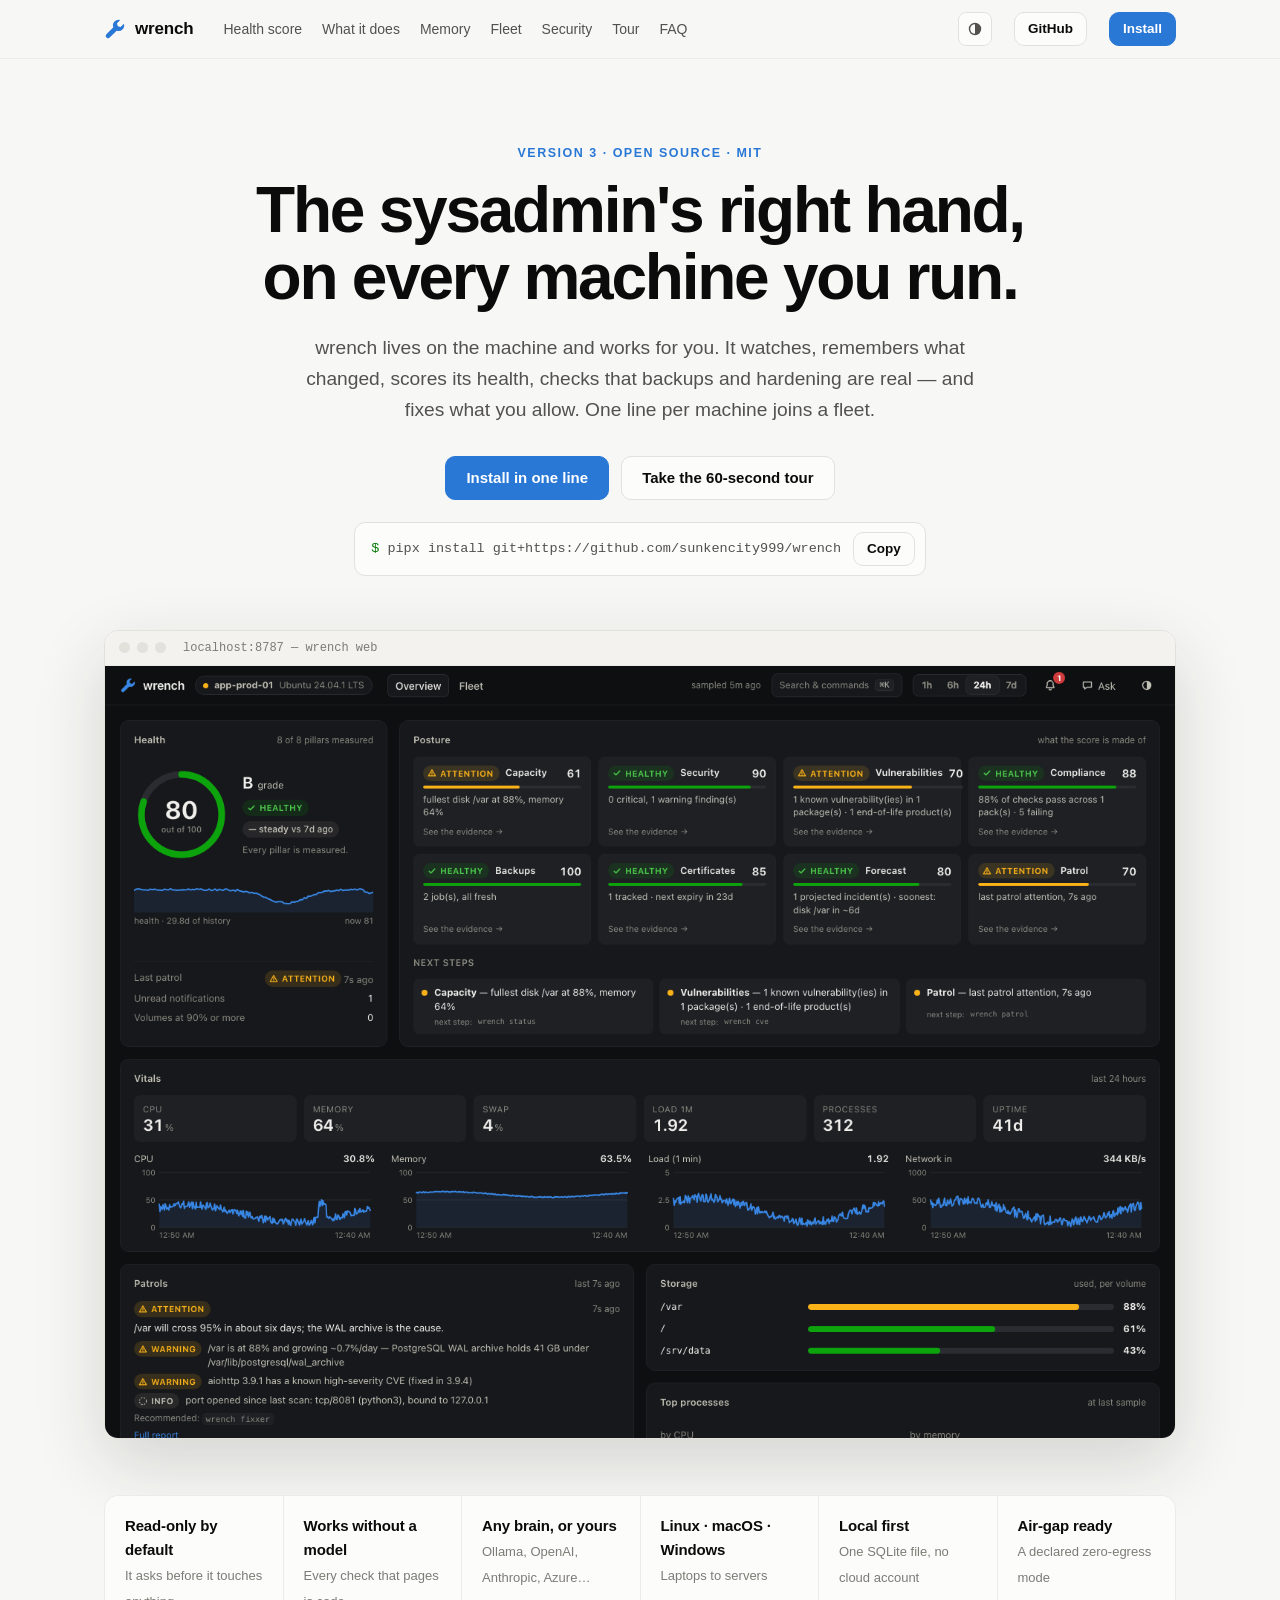
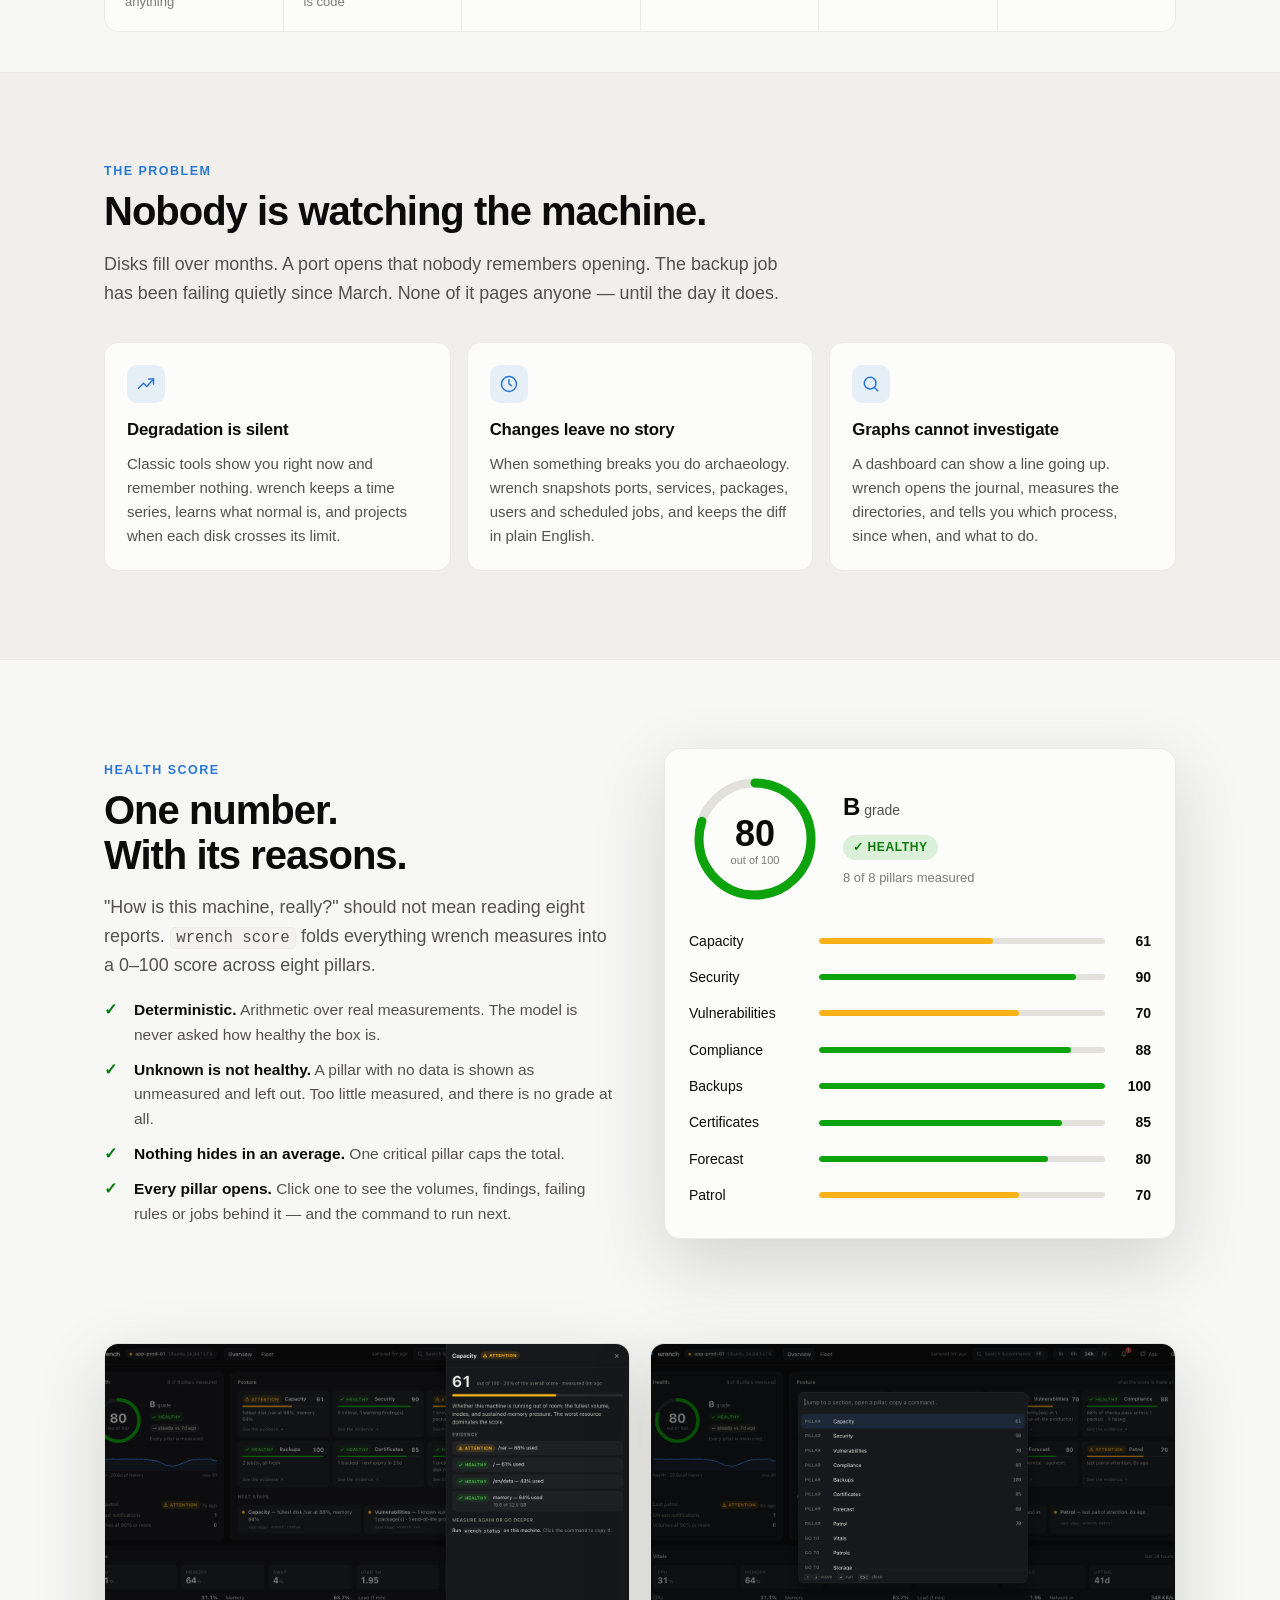
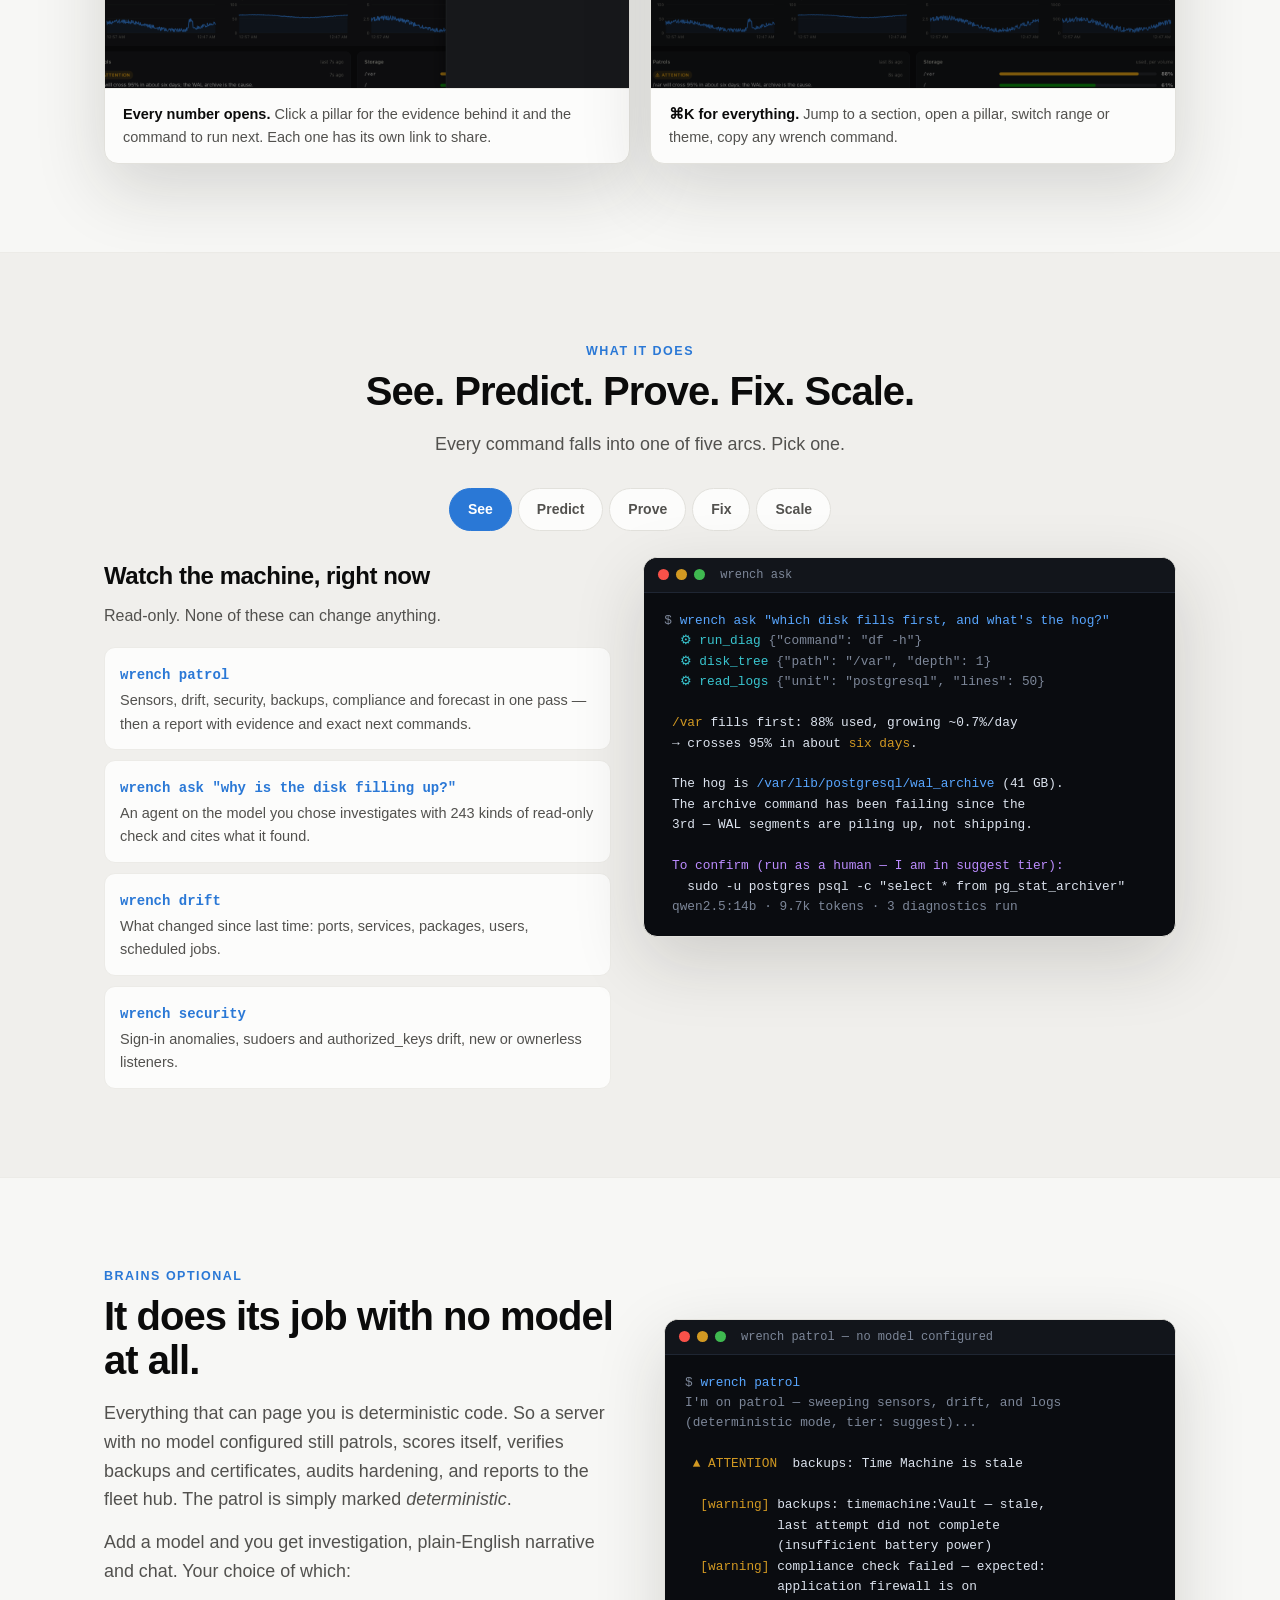
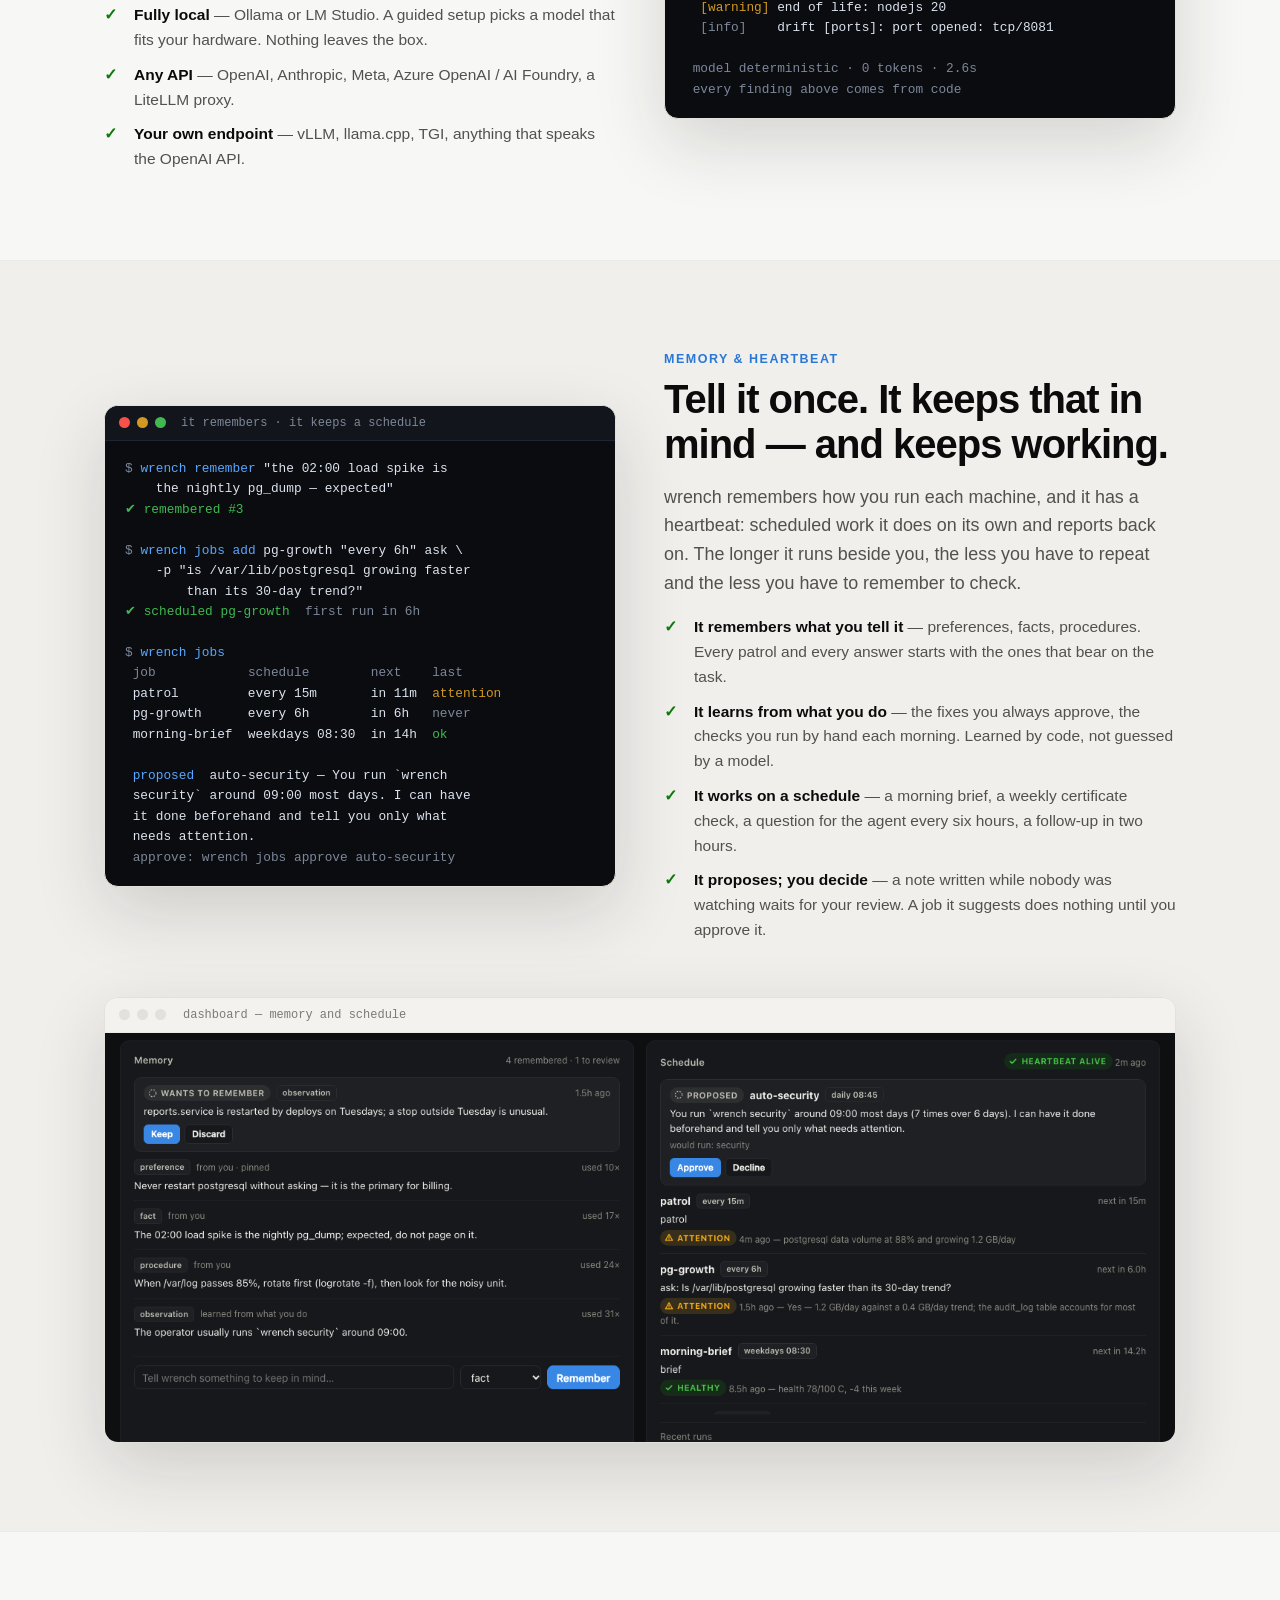
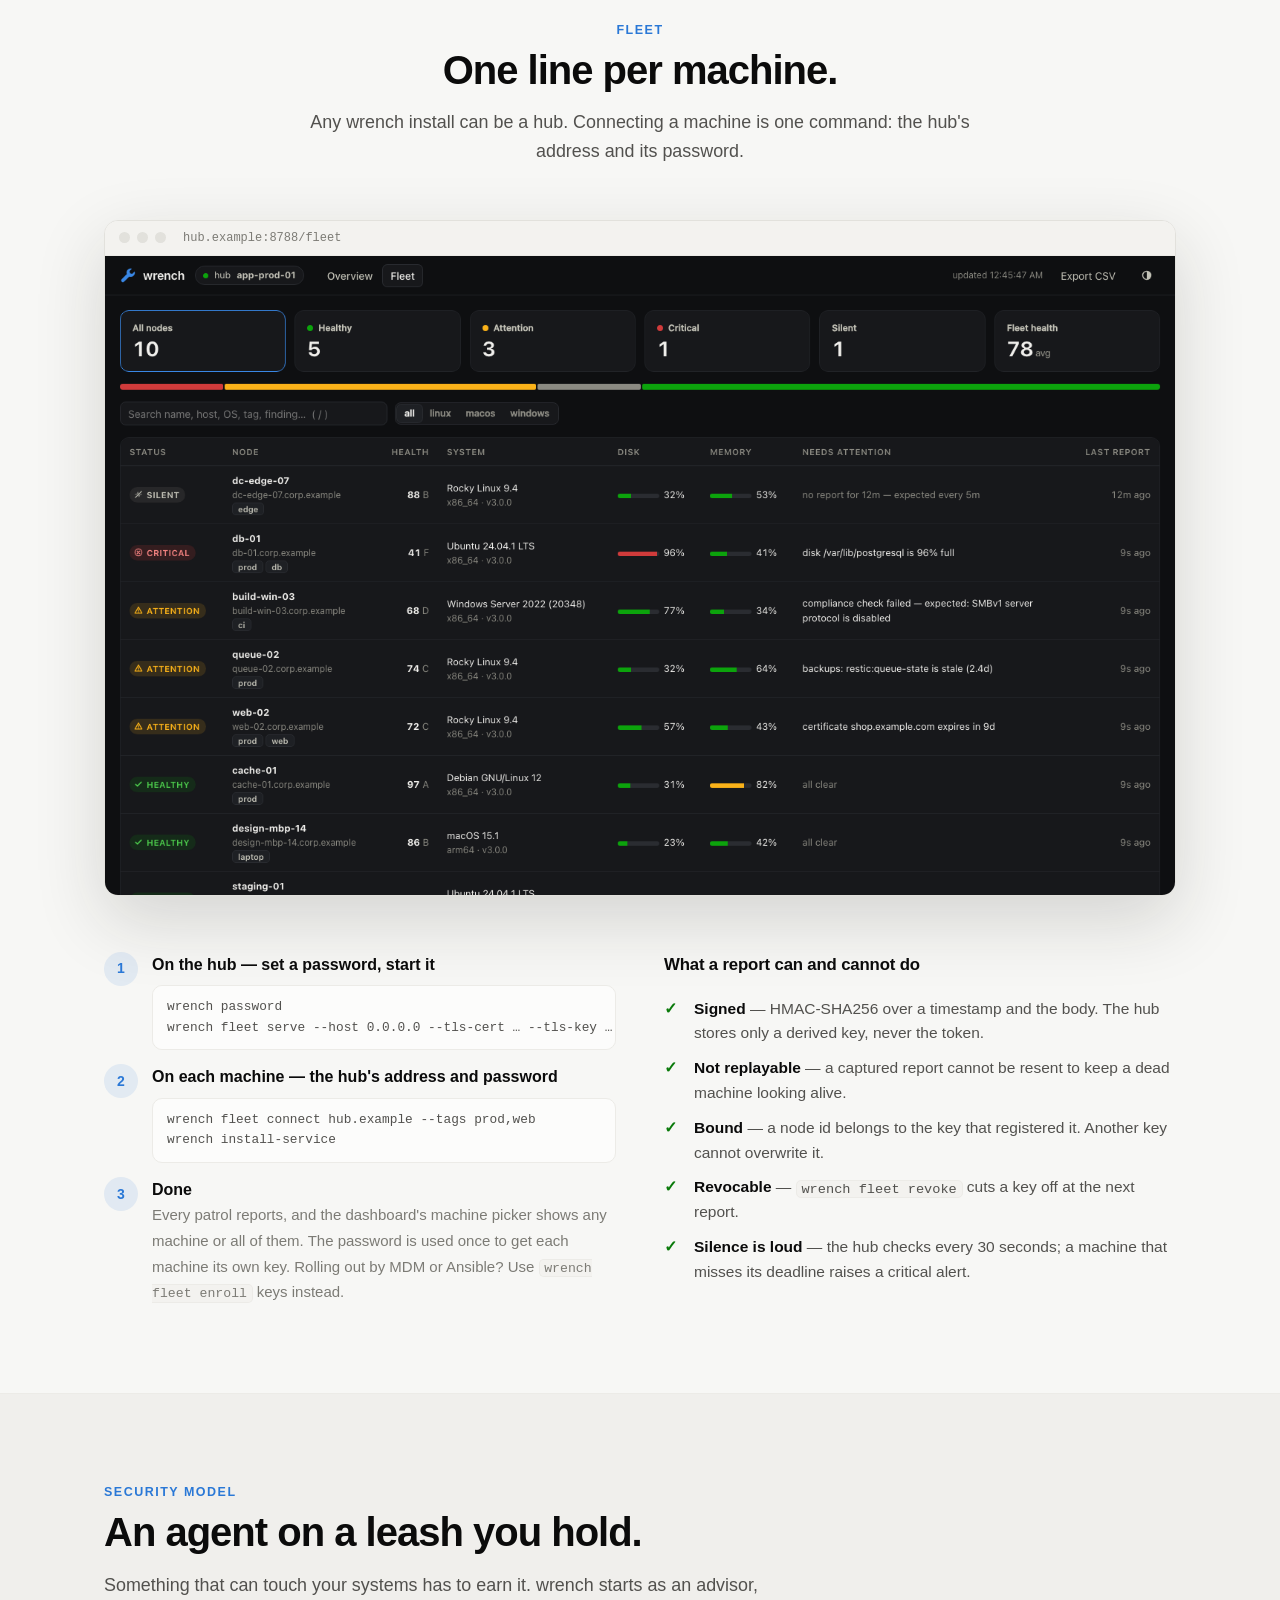
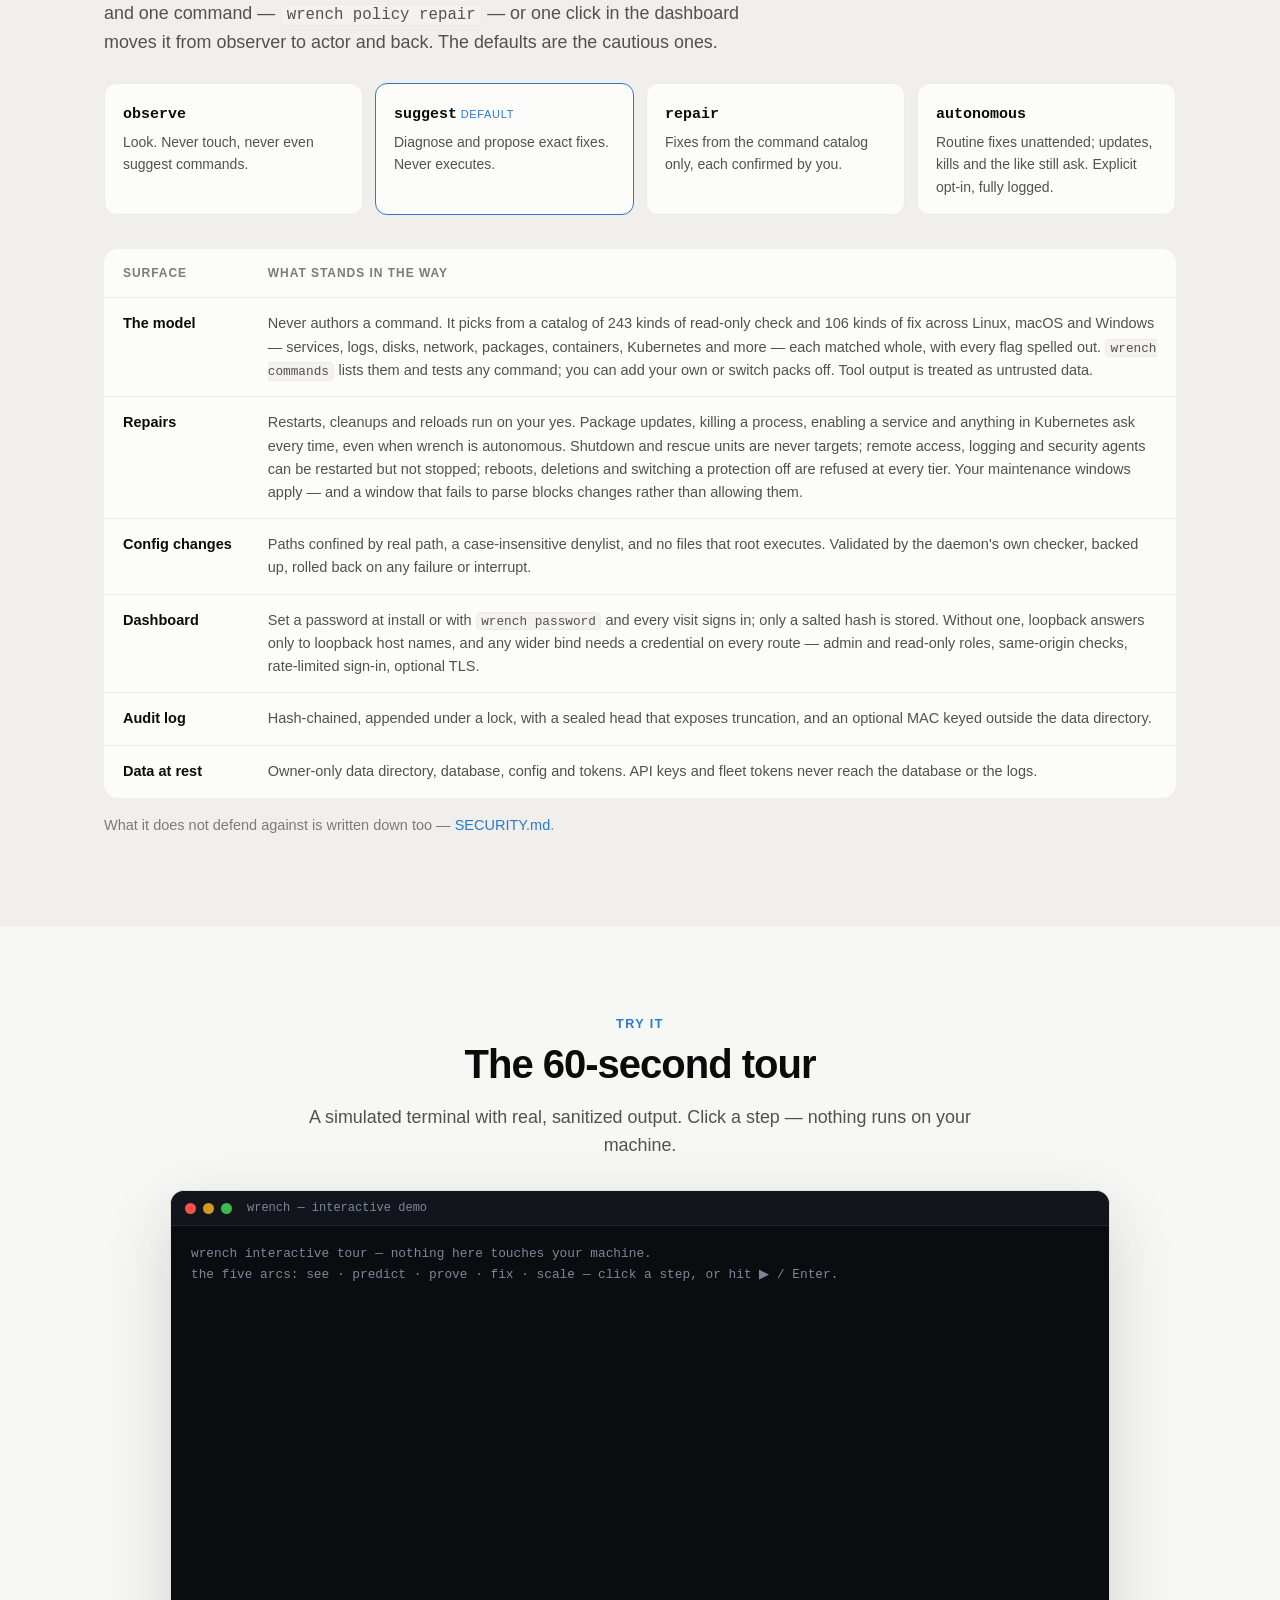
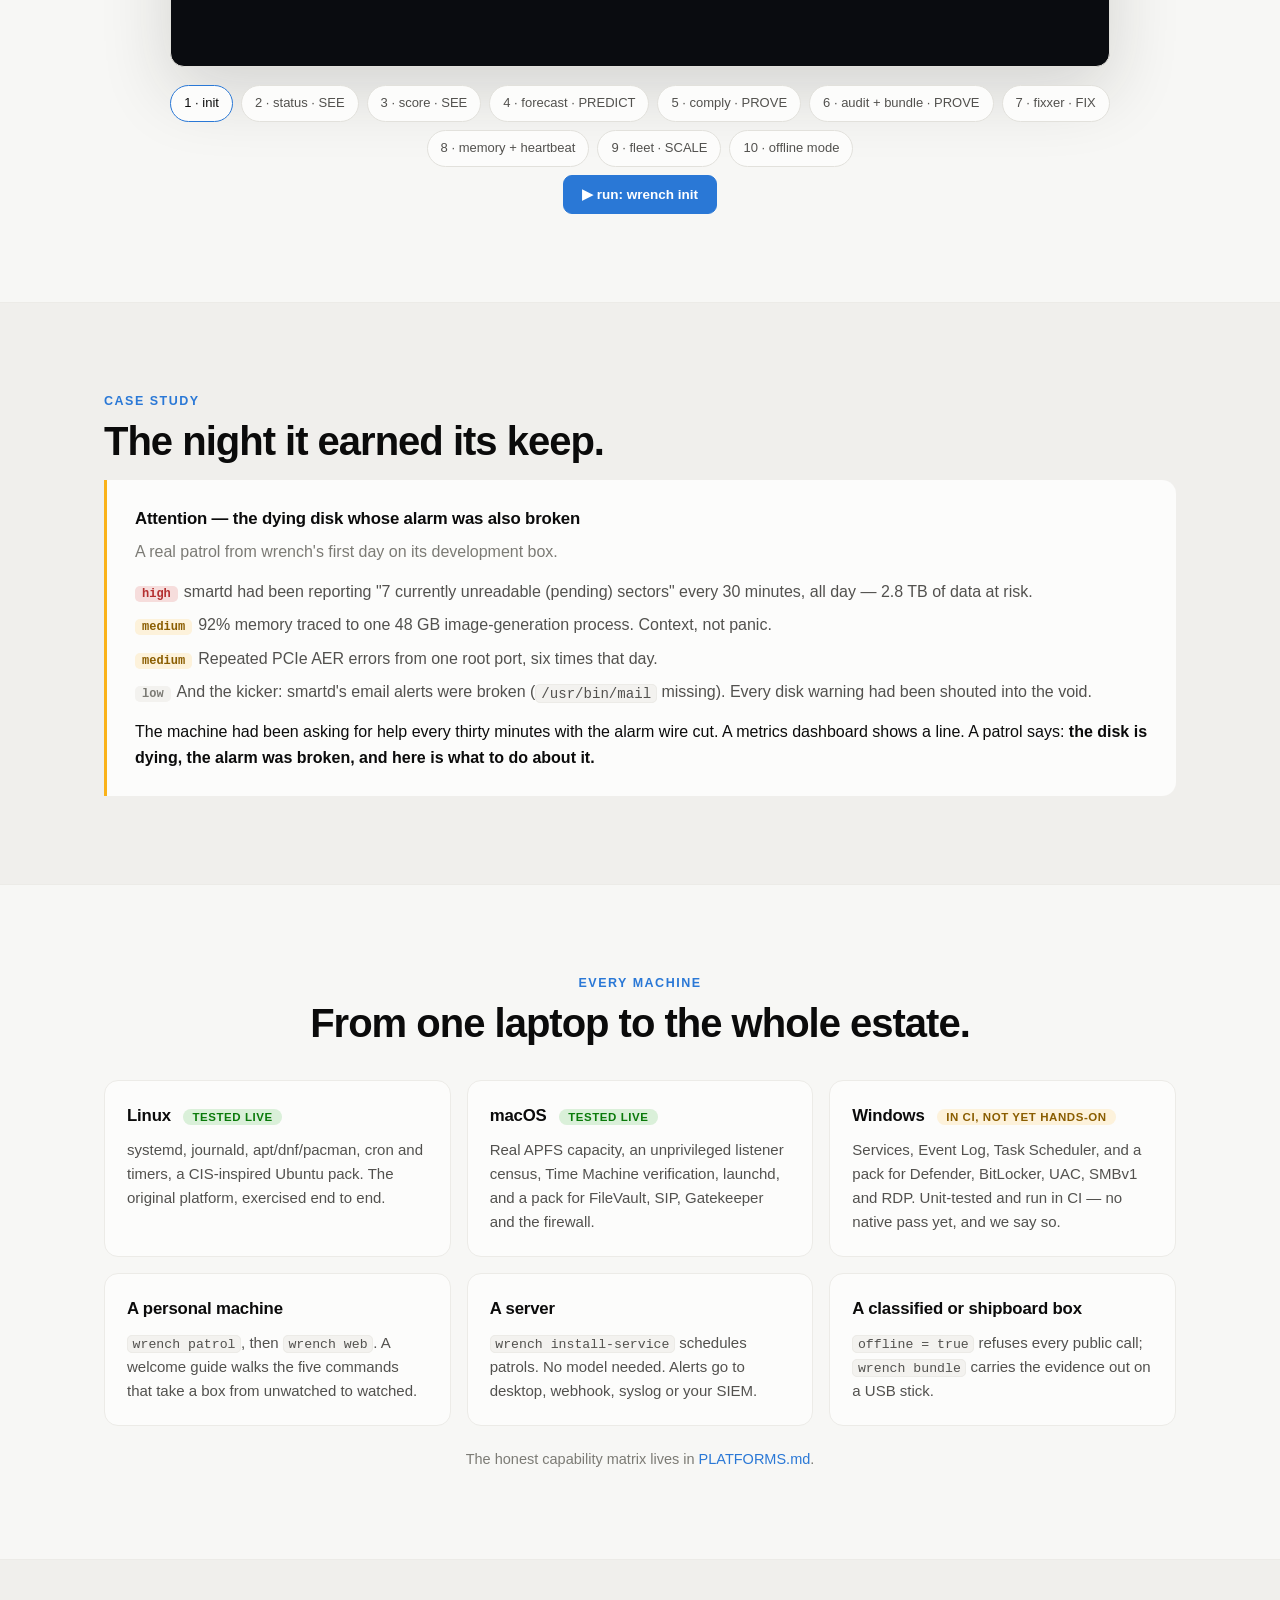
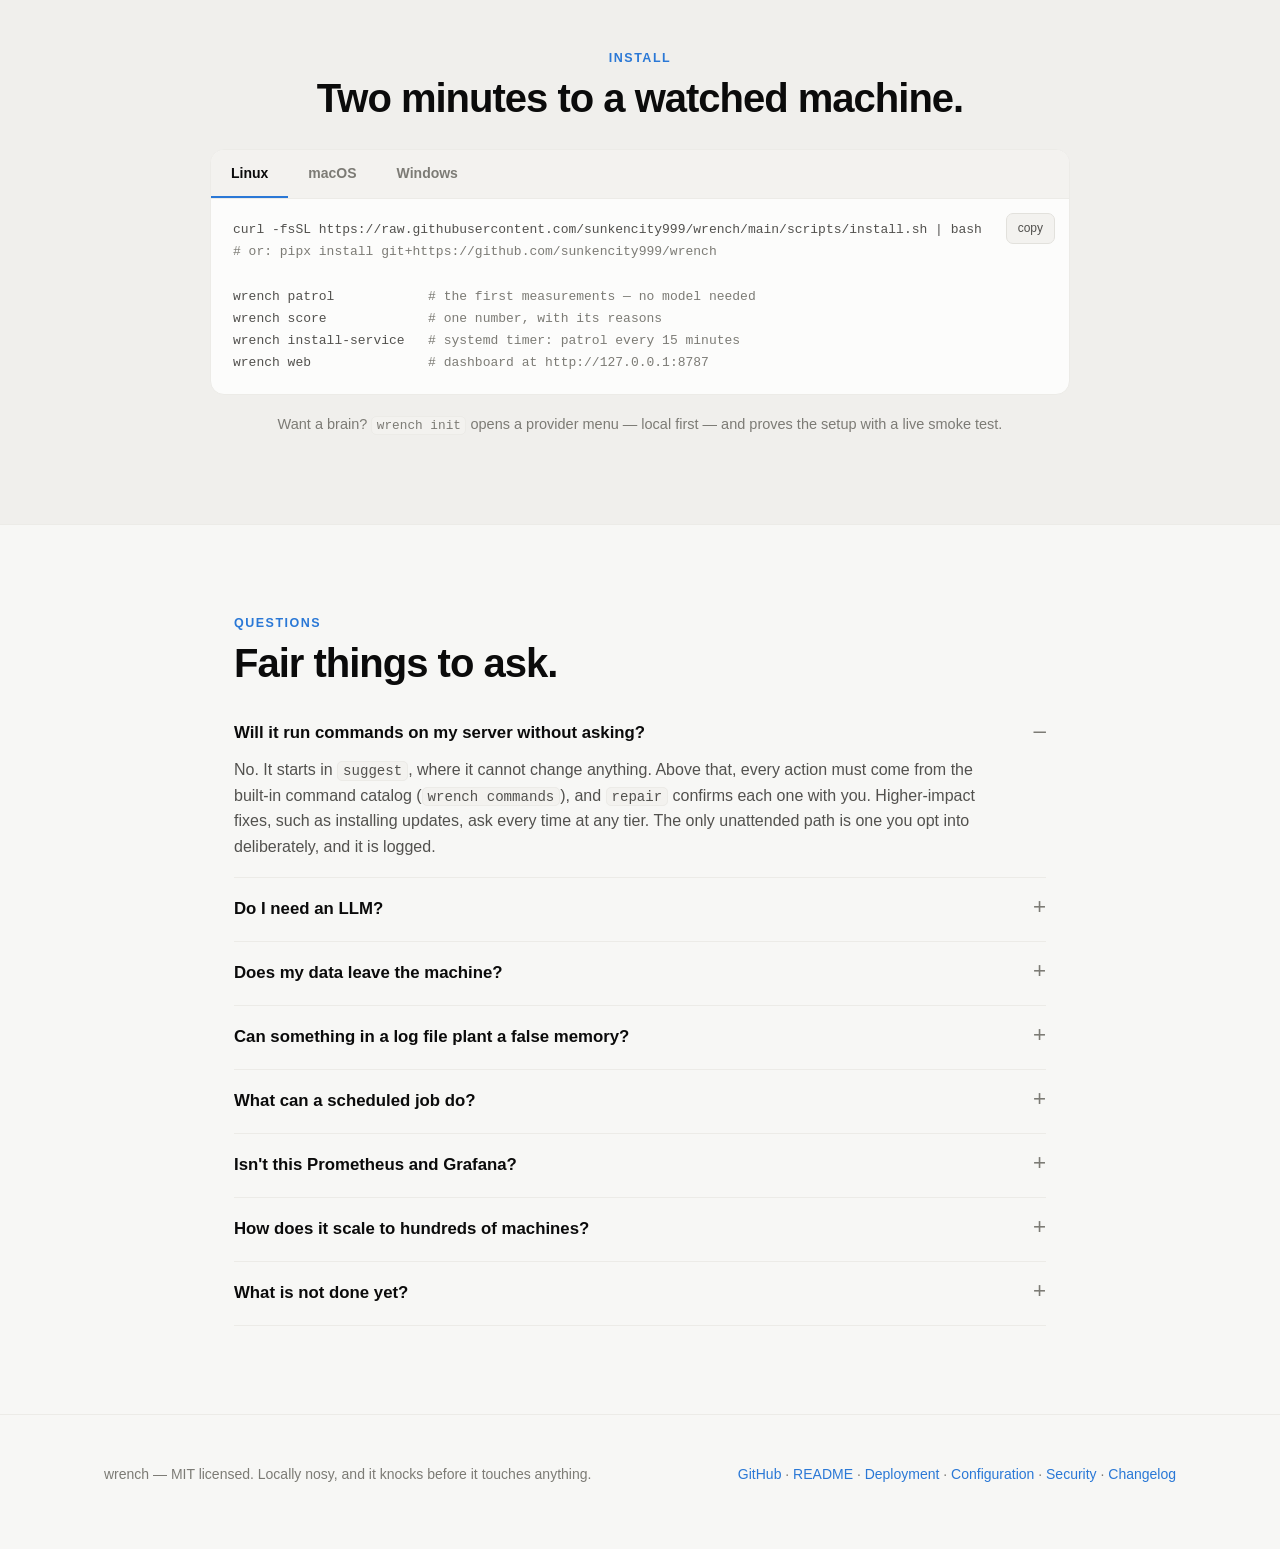
==== commit 9ea16aea: "wrench fleet connect, and one console for every machine wrench fleet connect <hub-address> connects " ====
--- a/docs/index.html
+++ b/docs/index.html
@@ -382,7 +382,7 @@
 
   <div class="arc" id="arc-scale"><div><h3>Many machines, your stack</h3><p>Run it everywhere, and plug it into what you already operate.</p>
     <div class="cmds">
-      <div><code>wrench fleet enroll</code> → <code>wrench fleet join</code><span>One command on the hub, one line on each machine. Signed reports, replay protection, revocable keys.</span></div>
+      <div><code>wrench fleet serve</code> → <code>wrench fleet connect</code><span>Start the hub, then connect each machine with its address and password. Signed reports, replay protection, a revocable key per machine.</span></div>
       <div><code>wrench web</code><span>The dashboard and fleet console, behind a password you set at install (<code>wrench password</code> changes it). Roles and TLS for anything beyond localhost.</span></div>
       <div><code>--json</code> · <code>/metrics</code> · syslog<span>Stable JSON on every command, a Prometheus exporter, RFC 5424 and JSON-lines sinks for your SIEM.</span></div>
       <div><code>offline = true</code><span>A declared zero-egress mode for networks that have never seen the internet.</span></div>
@@ -479,16 +479,16 @@
 
 <section id="fleet"><div class="wrap">
   <div class="center"><p class="eyebrow">Fleet</p><h2>One line per machine.</h2>
-    <p class="lead">Any wrench install can be a hub. Enrollment is a command, not a config file you paste into two places.</p></div>
+    <p class="lead">Any wrench install can be a hub. Connecting a machine is one command: the hub's address and its password.</p></div>
   <figure class="shot reveal"><div class="bar"><i></i><i></i><i></i><span>hub.example:8788/fleet</span></div>
     <img src="assets/fleet.png" alt="The fleet console: ten machines with status, health score, operating system, disk and memory, and what needs attention; one machine is silent" loading="lazy" width="1440" height="1100" style="aspect-ratio:1440/860;object-fit:cover;object-position:top"></figure>
   <div class="grid g2" style="margin-top:56px;align-items:start">
     <div class="steps3">
-      <div><div><b>On the hub — mint a key</b><pre>wrench fleet enroll --label "web tier"
+      <div><div><b>On the hub — set a password, start it</b><pre>wrench password
 wrench fleet serve --host 0.0.0.0 --tls-cert … --tls-key …</pre></div></div>
-      <div><div><b>On each machine — paste the line it printed</b><pre>wrench fleet join https://hub.example:8788 wfl_9bbe…0d7b --tags prod,web
+      <div><div><b>On each machine — the hub's address and password</b><pre>wrench fleet connect hub.example --tags prod,web
 wrench install-service</pre></div></div>
-      <div><div><b>Done</b><span class="dim" style="font-size:15px">Every patrol reports. Put the join line in your MDM, Ansible or image and the fleet builds itself.</span></div></div>
+      <div><div><b>Done</b><span class="dim" style="font-size:15px">Every patrol reports, and the dashboard's machine picker shows any machine or all of them. The password is used once to get each machine its own key. Rolling out by MDM or Ansible? Use <code>wrench fleet enroll</code> keys instead.</span></div></div>
     </div>
     <div><h3>What a report can and cannot do</h3>
       <ul class="ticks">
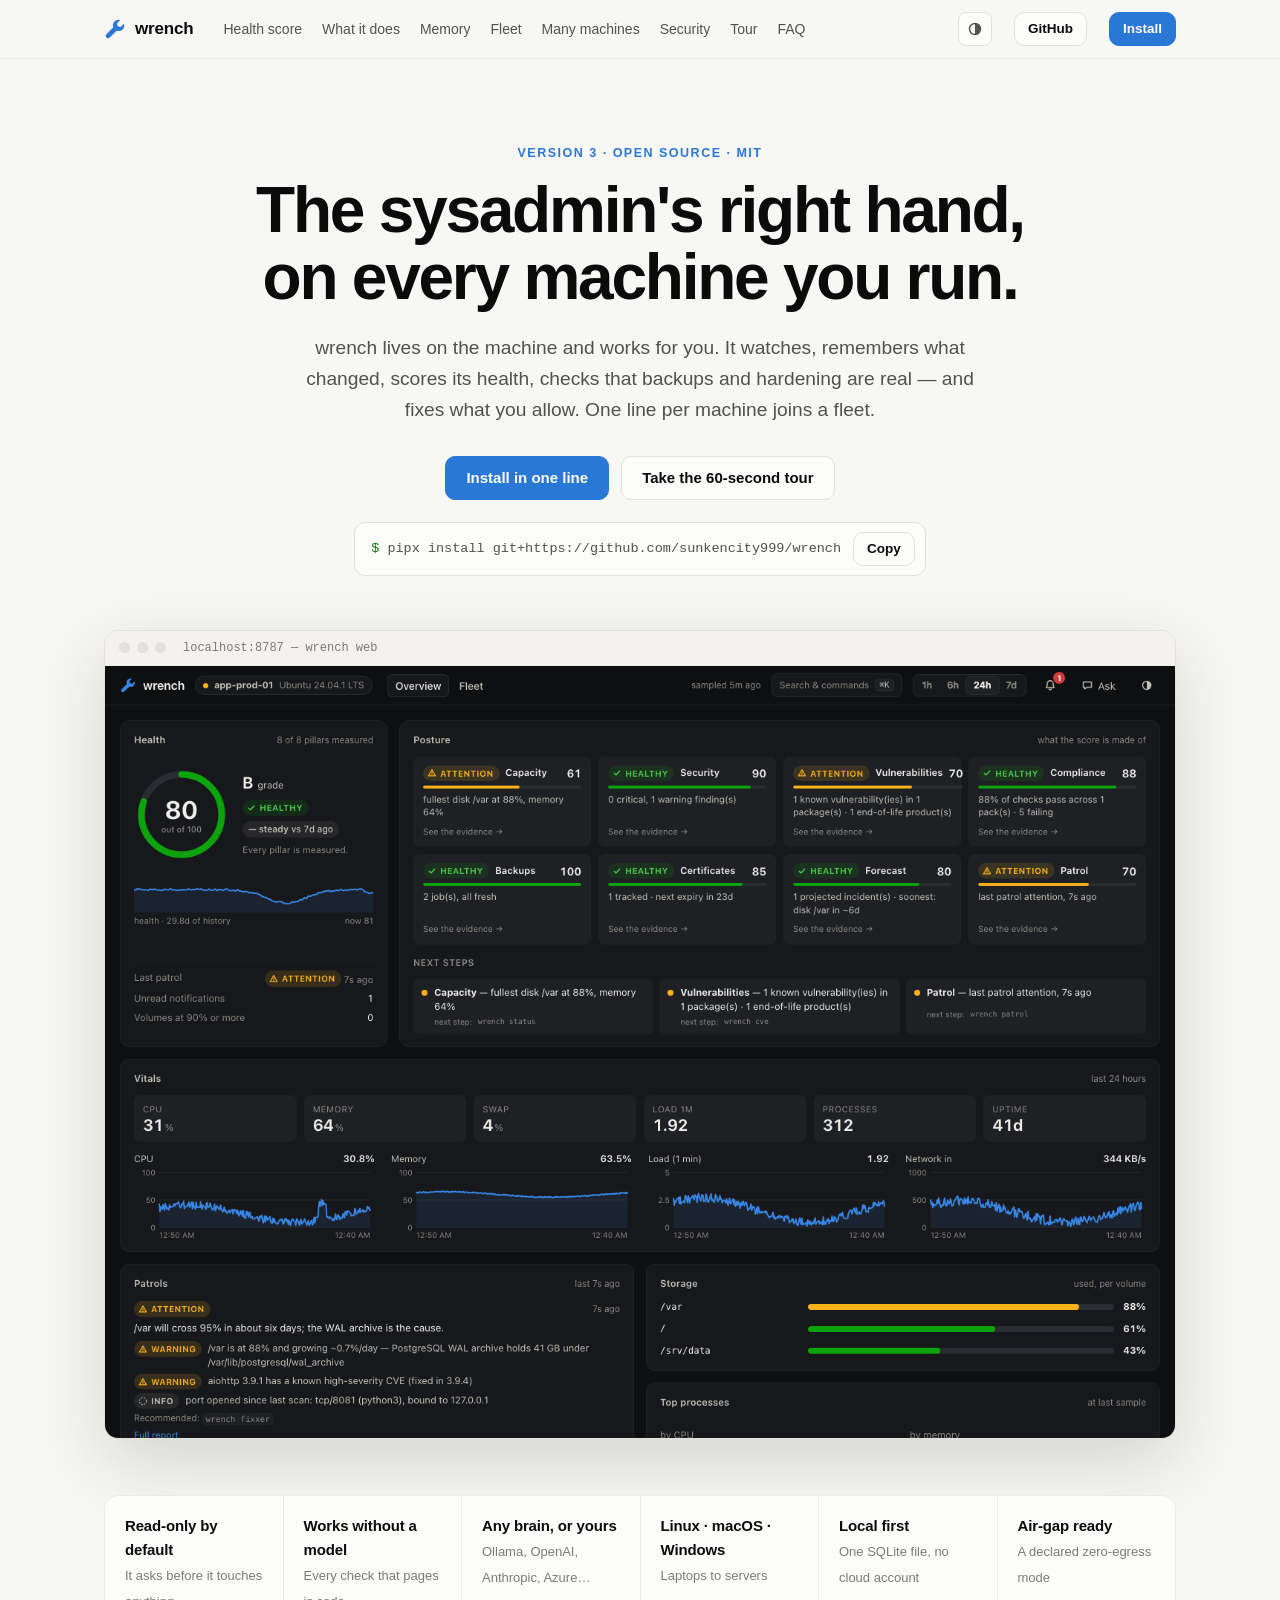
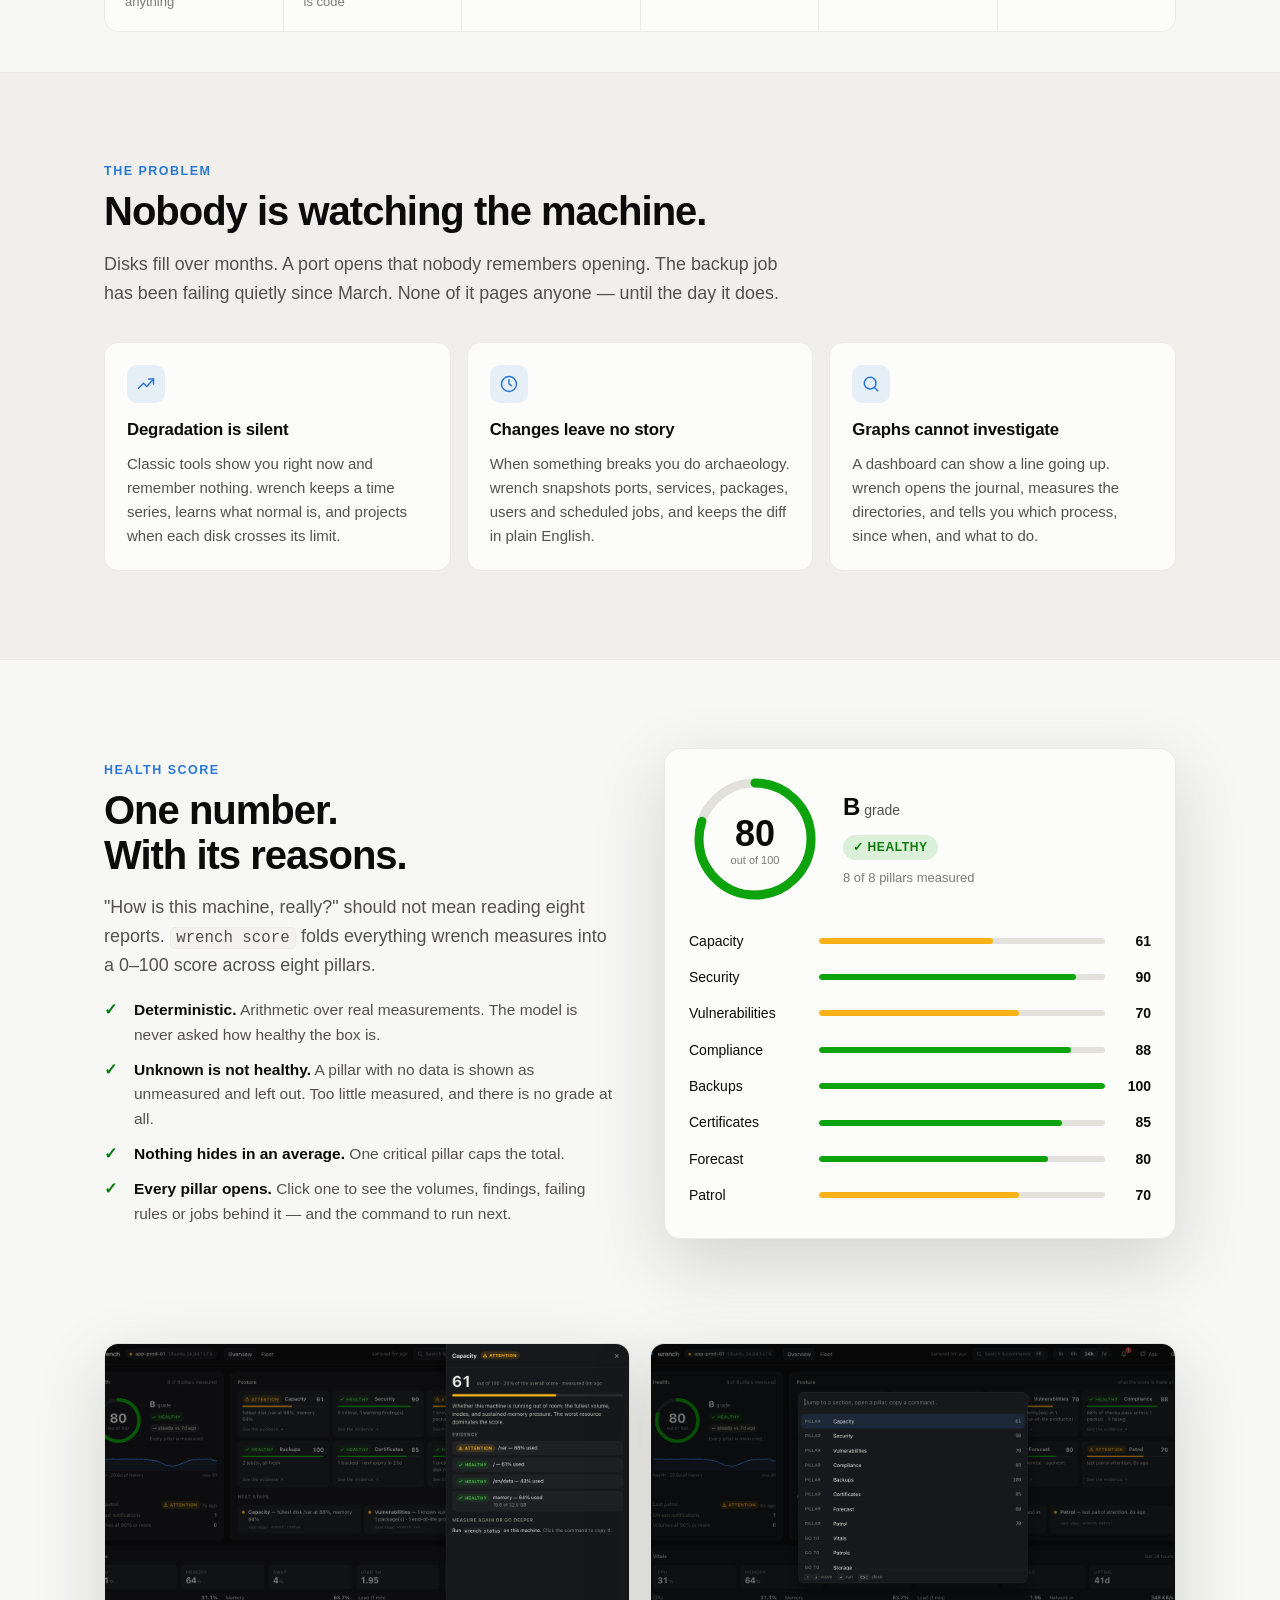
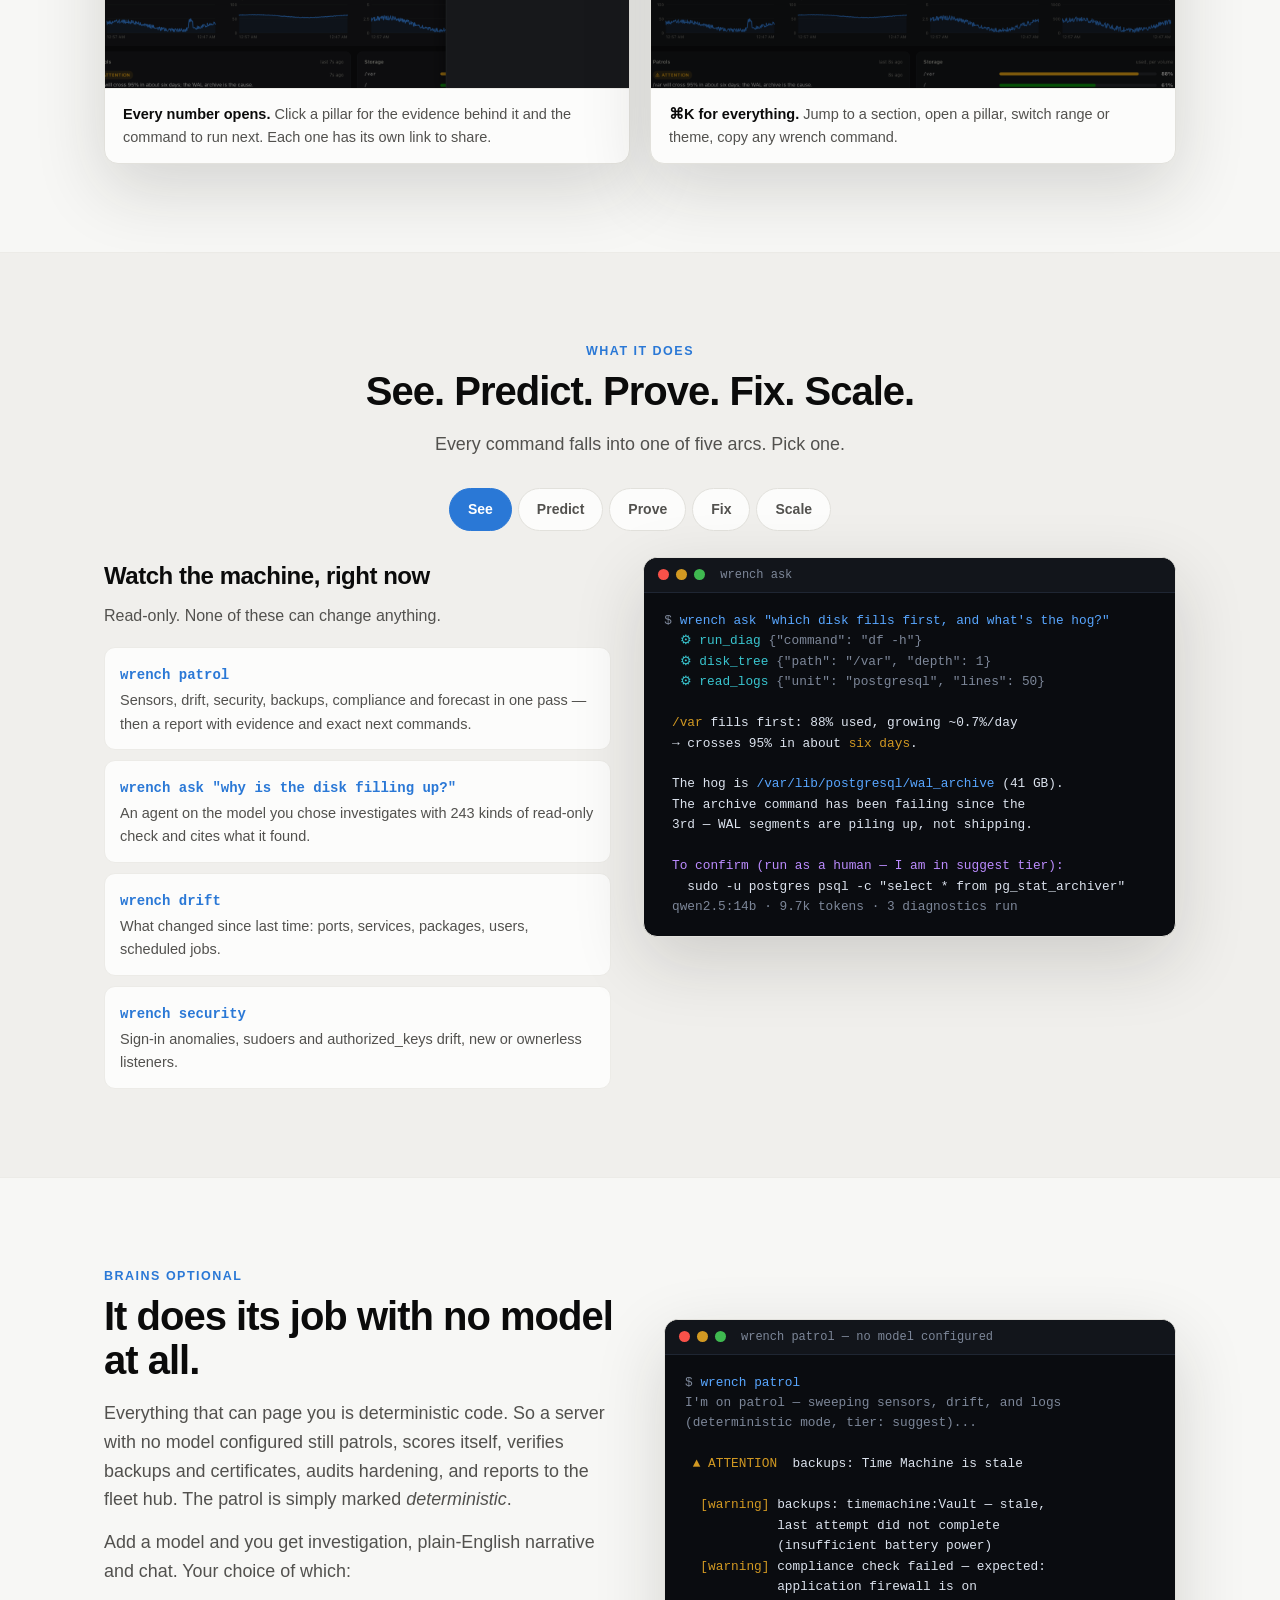
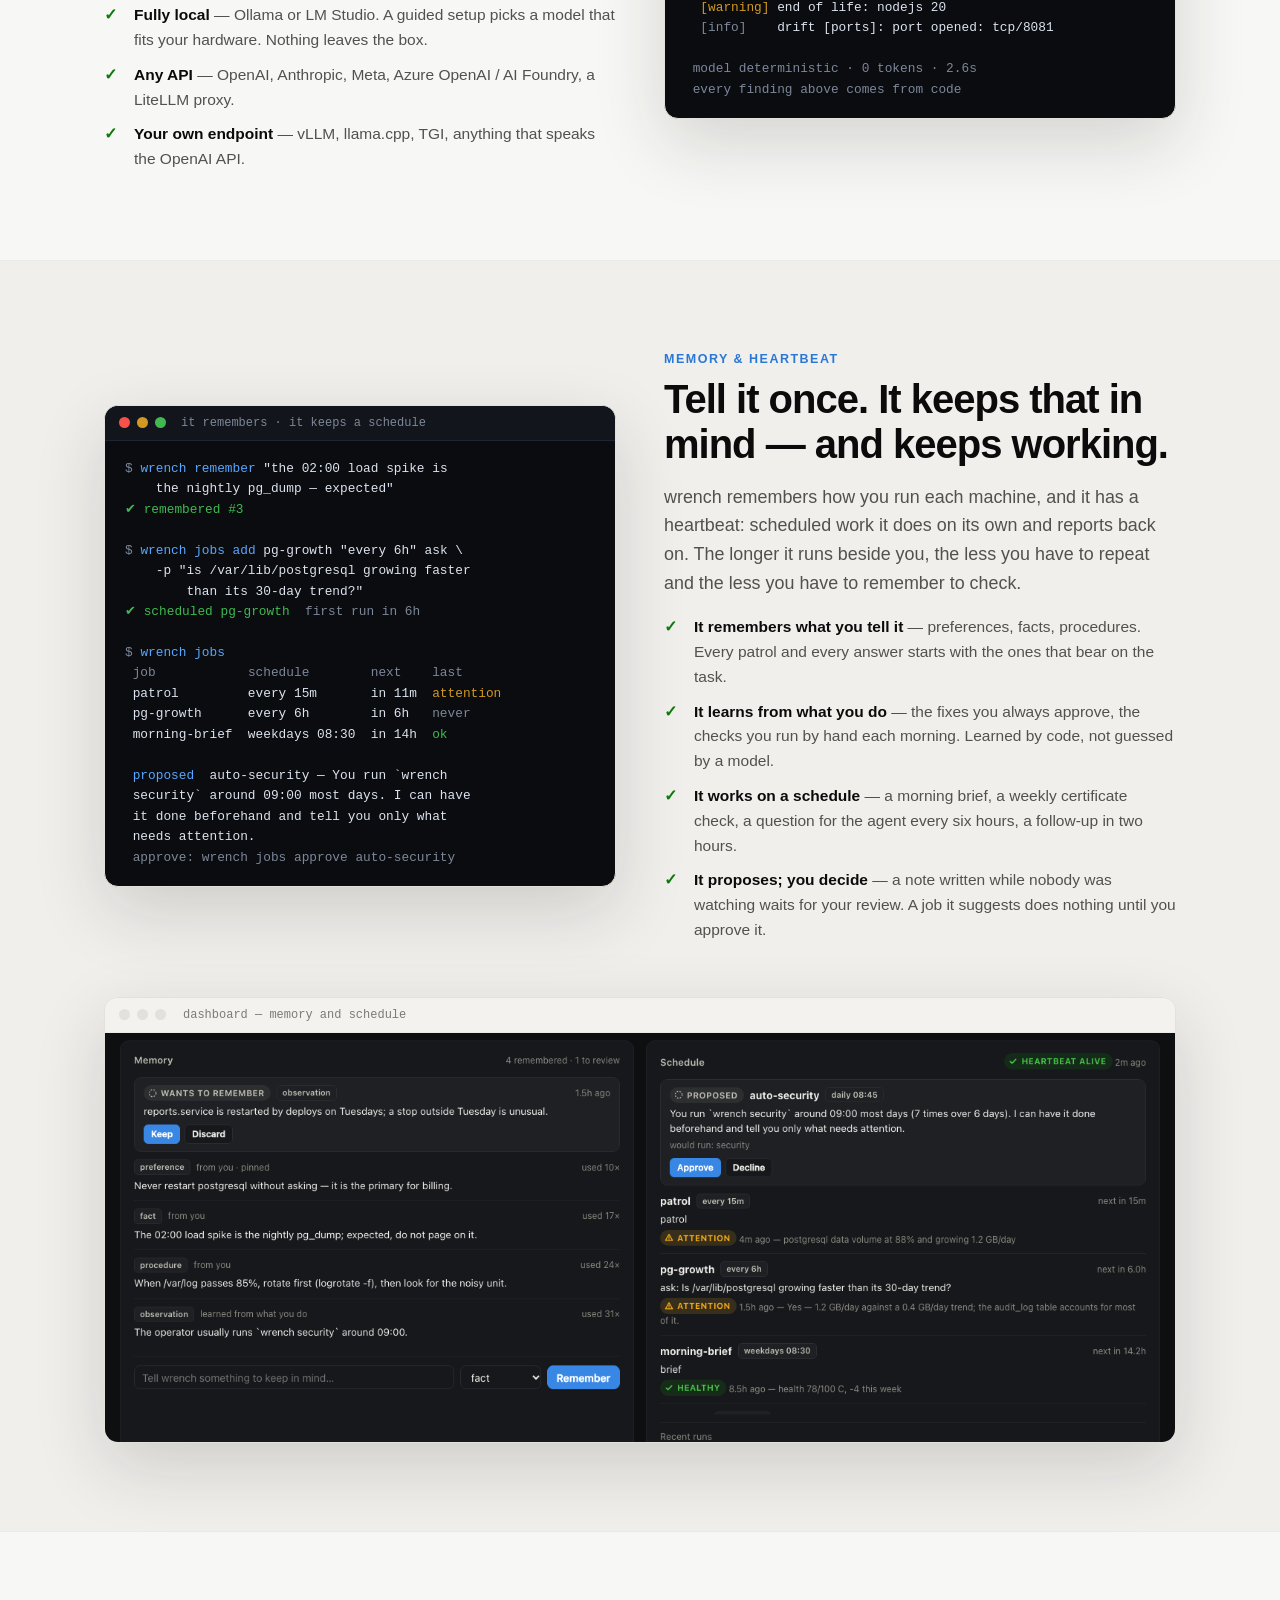
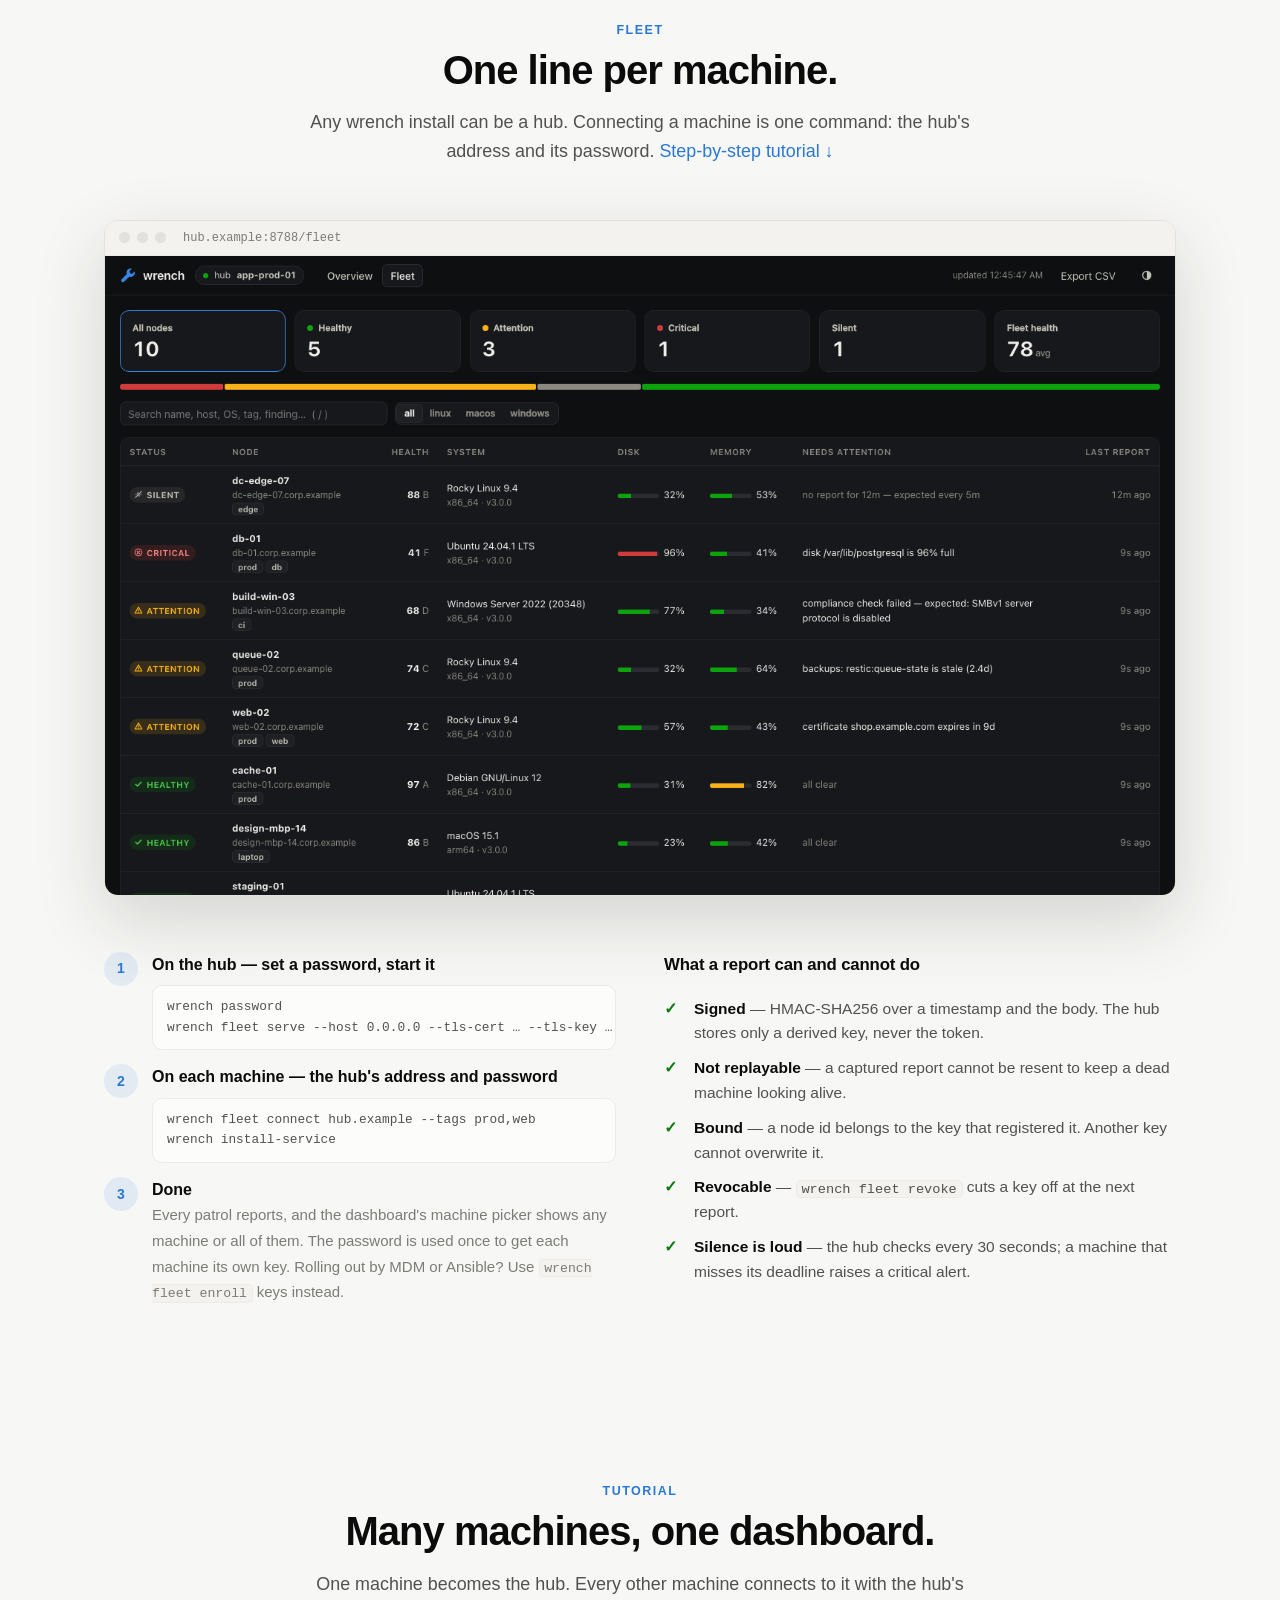
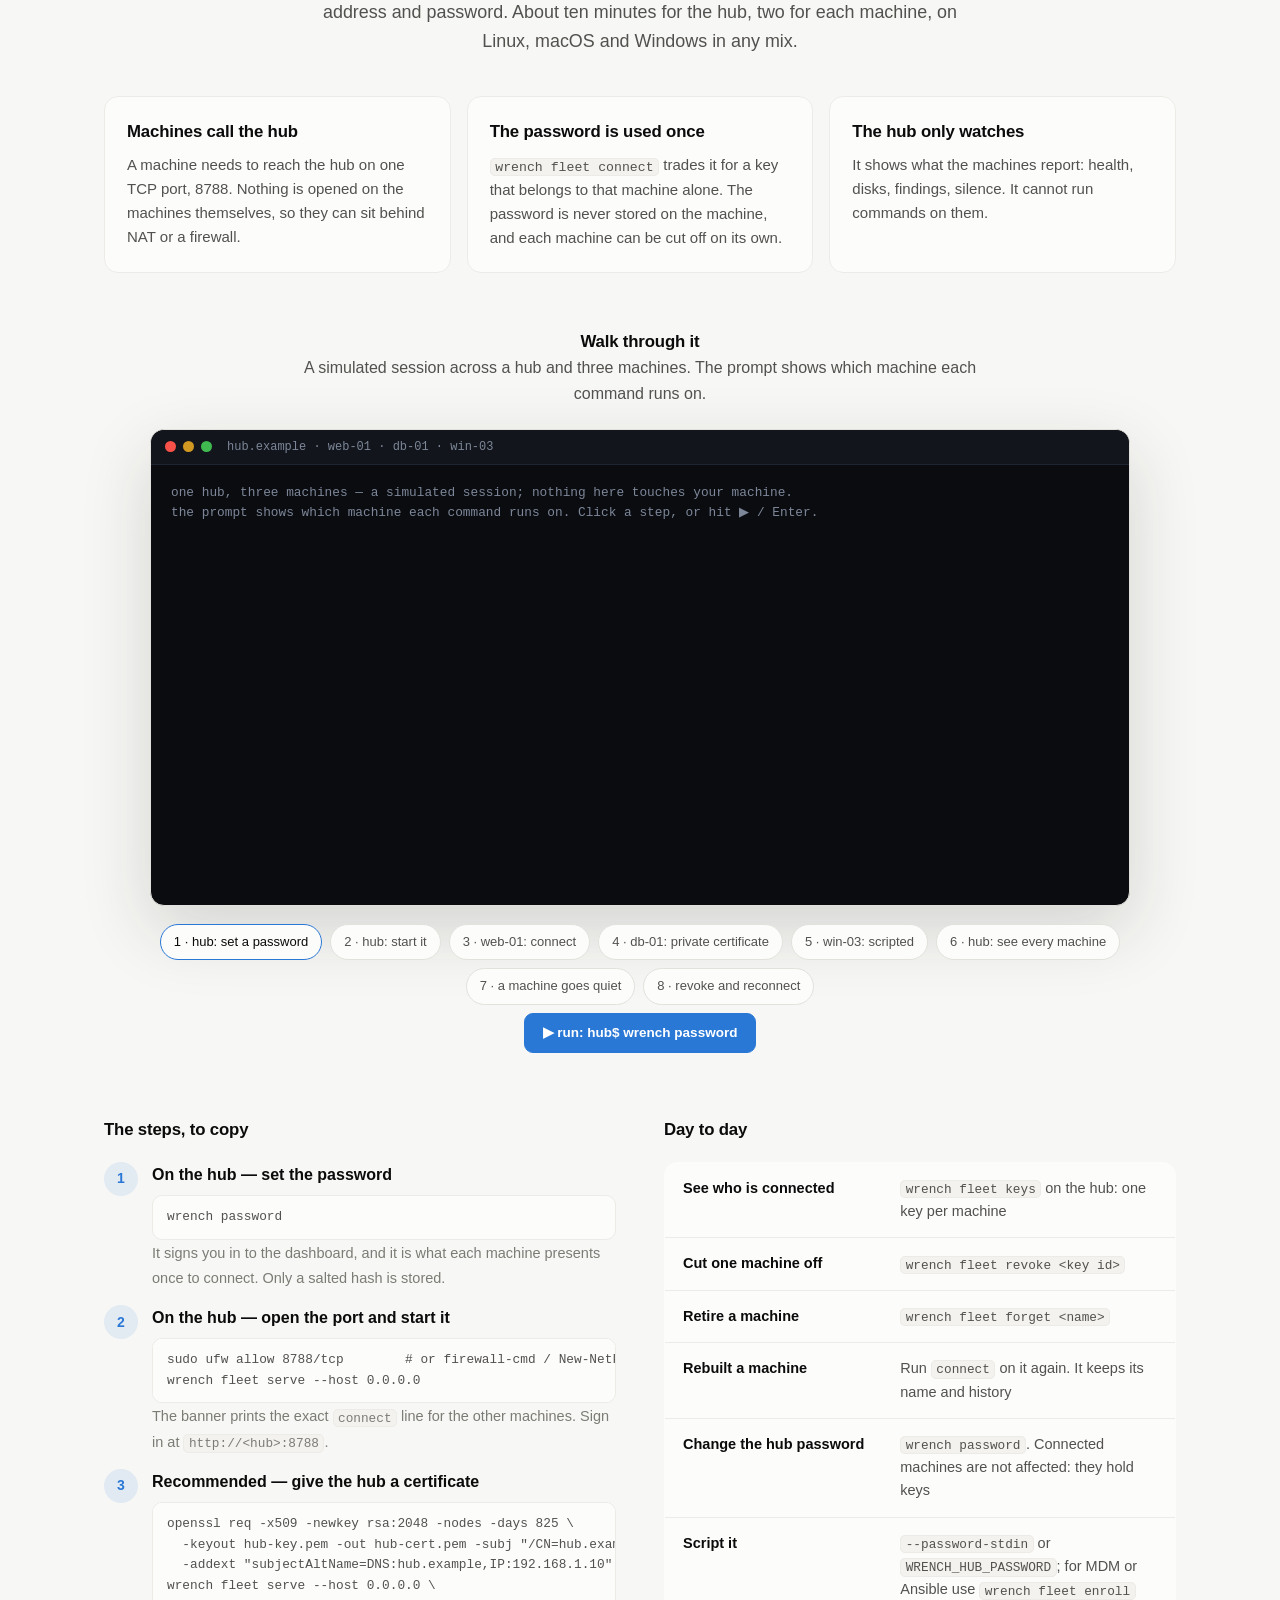
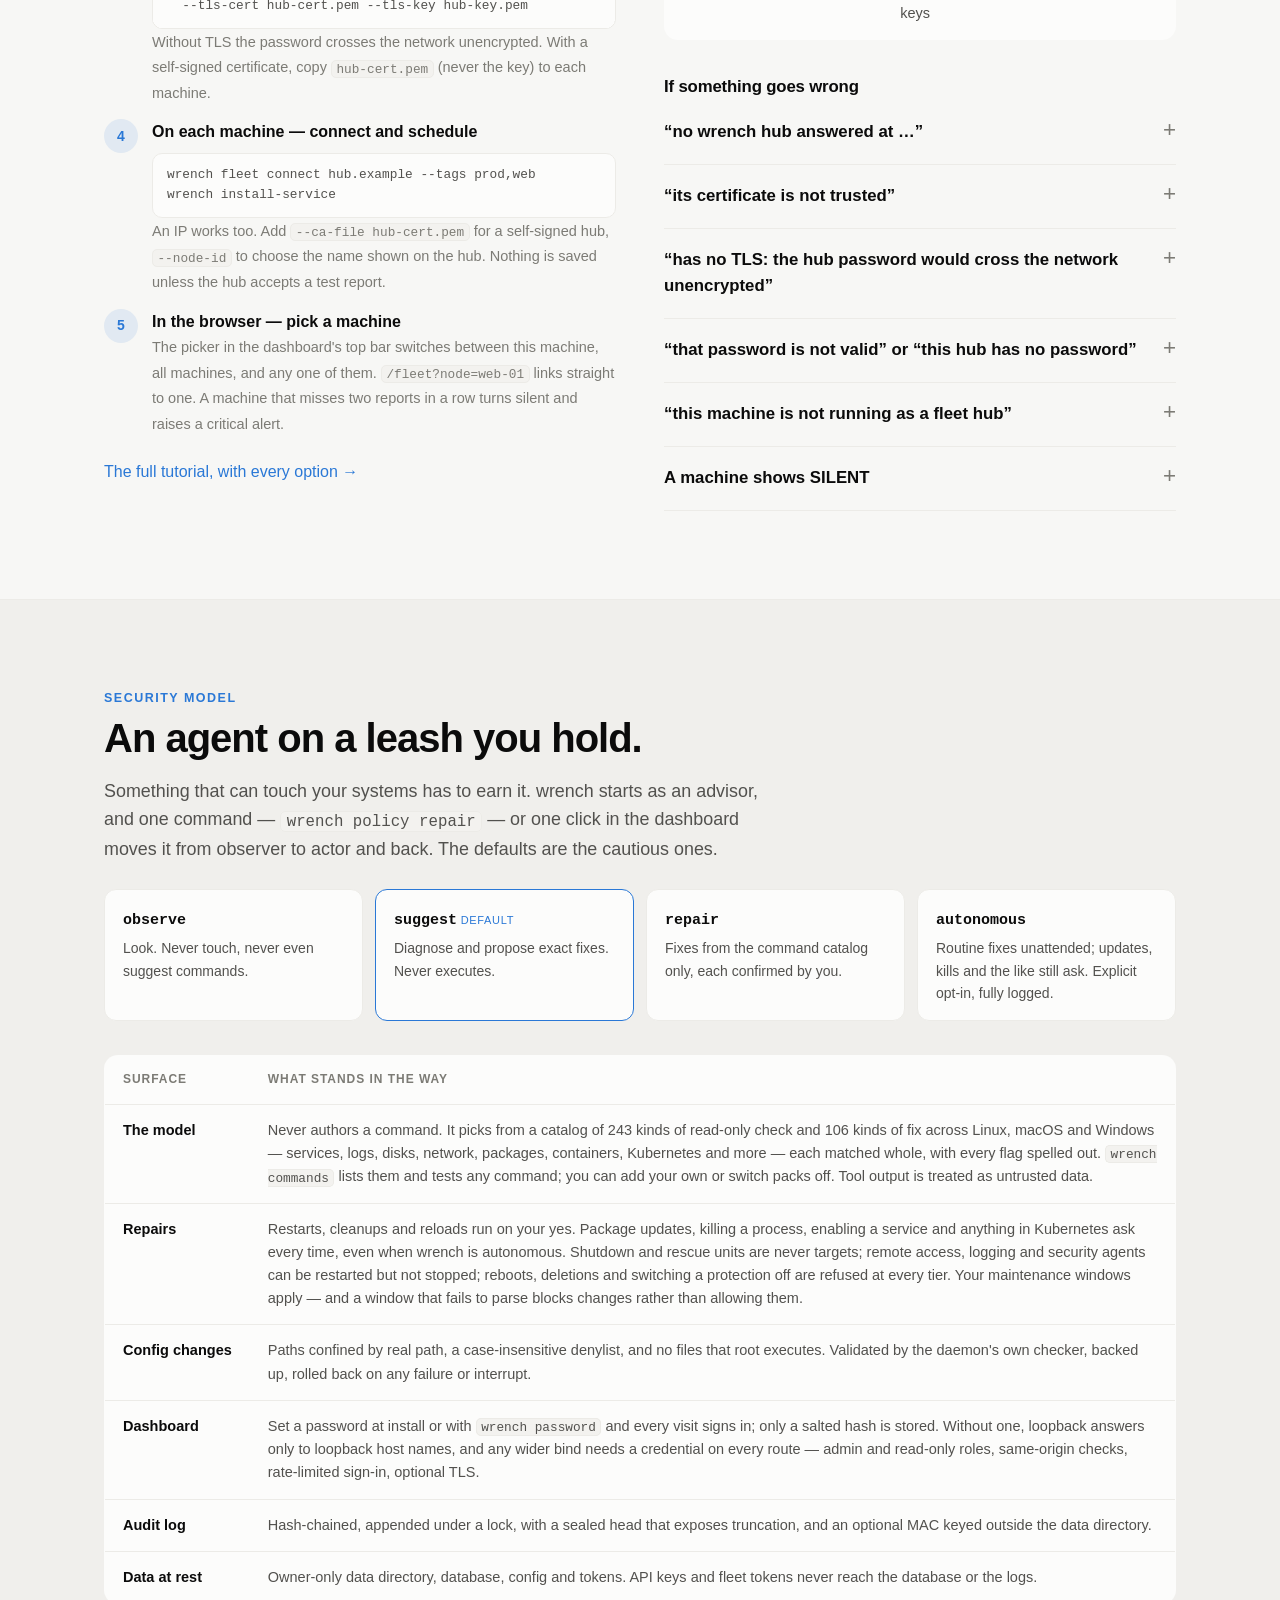
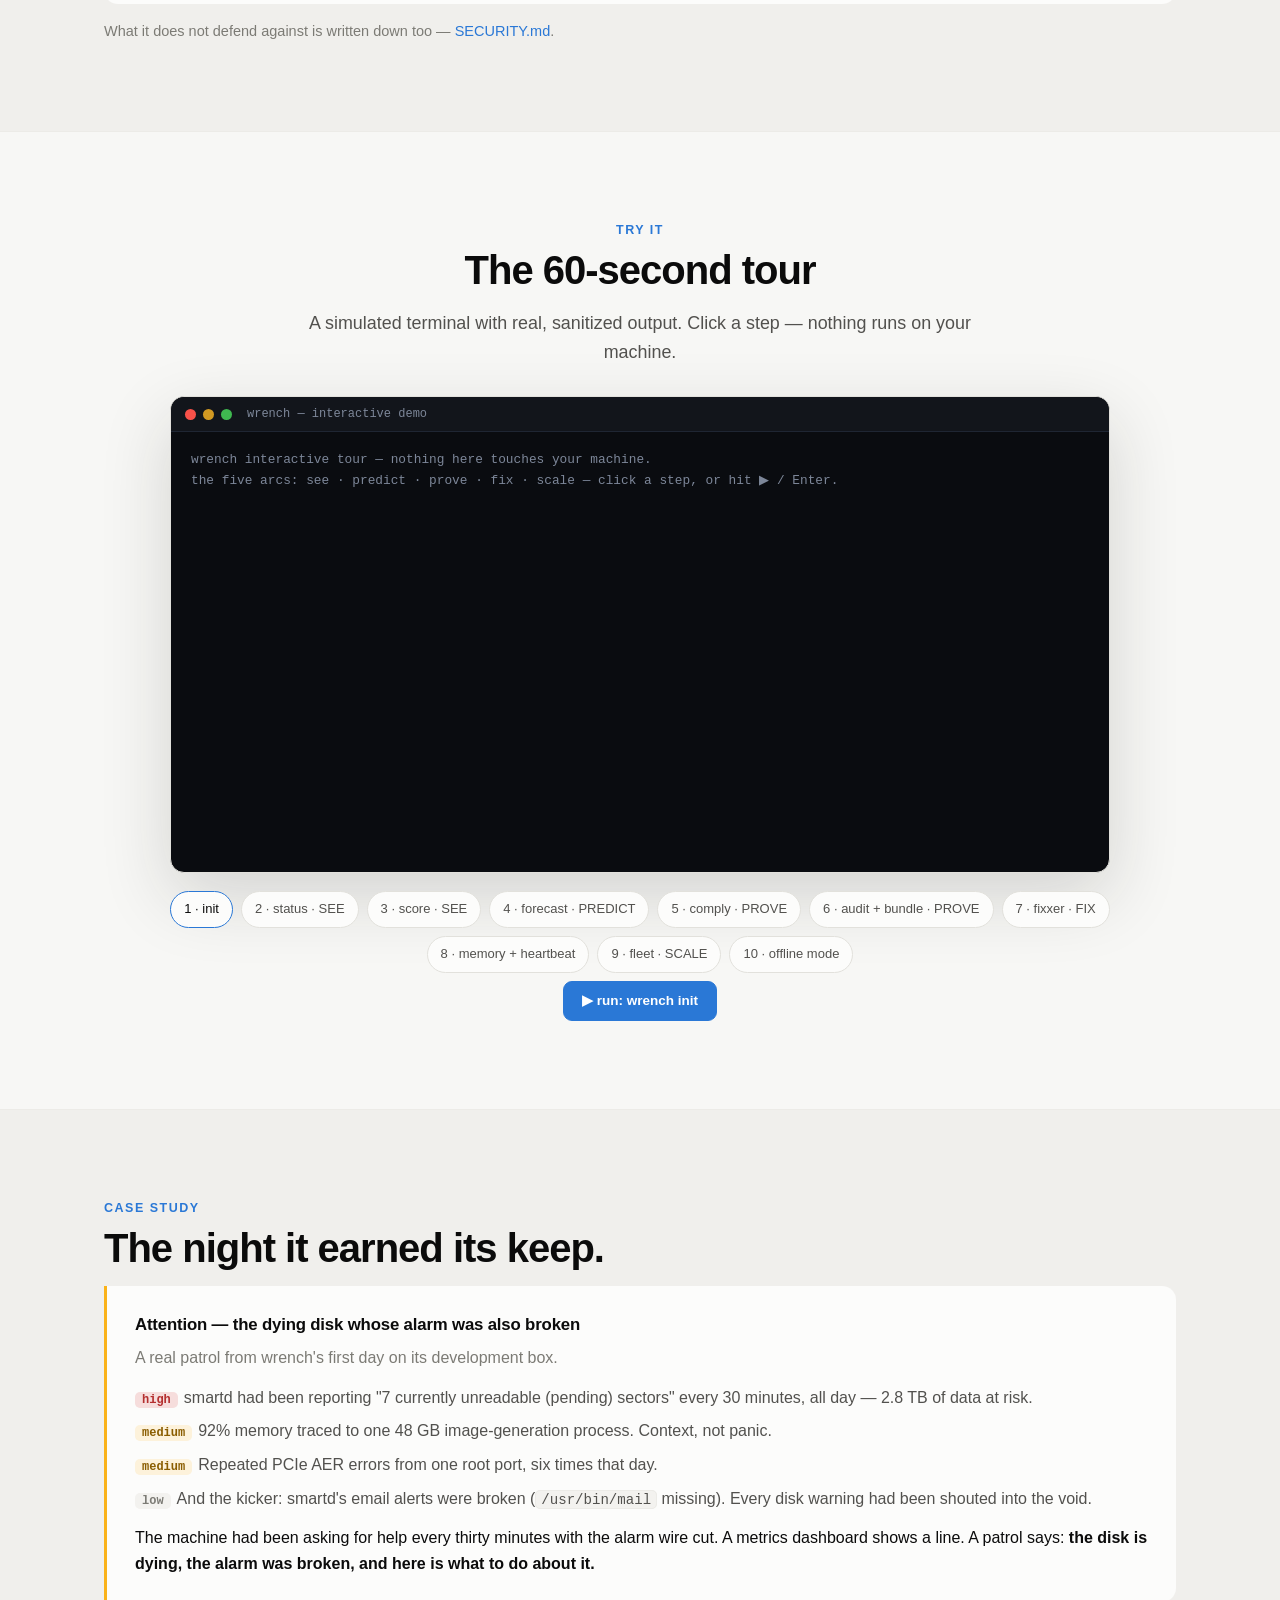
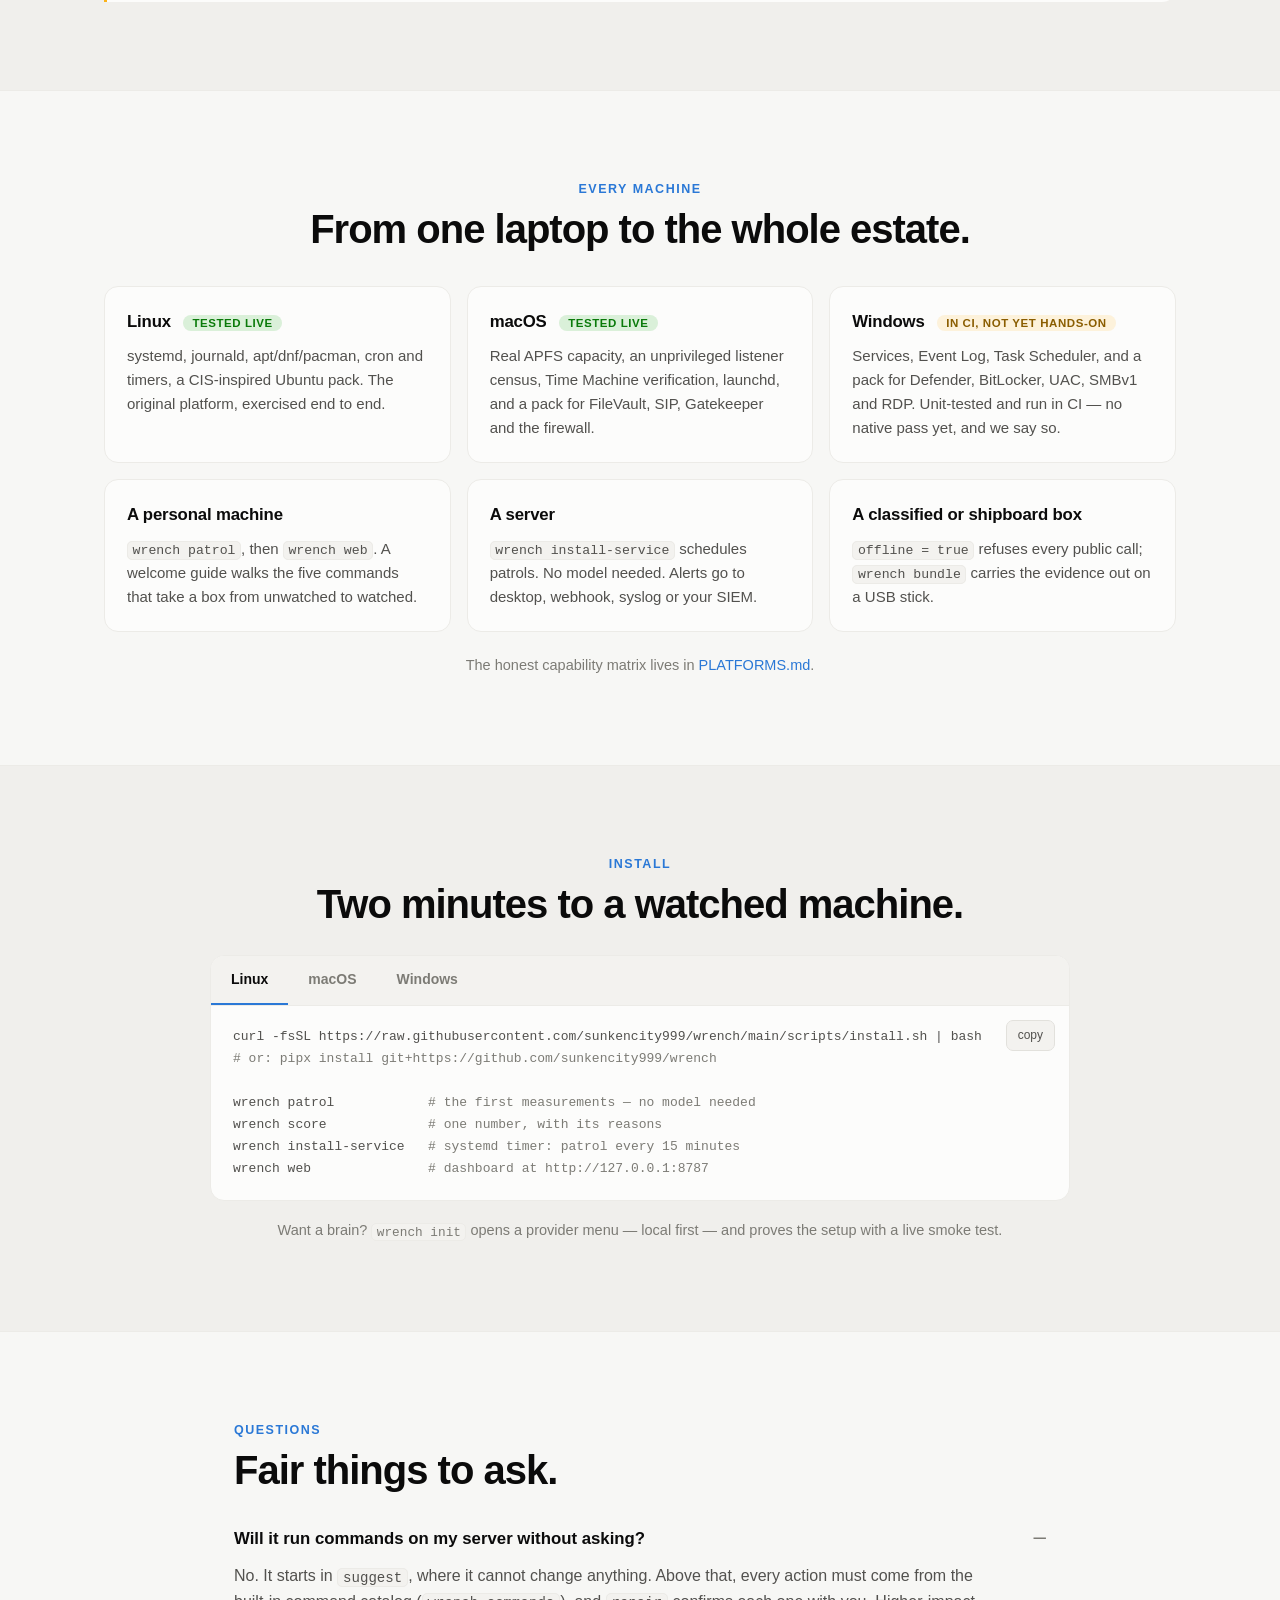
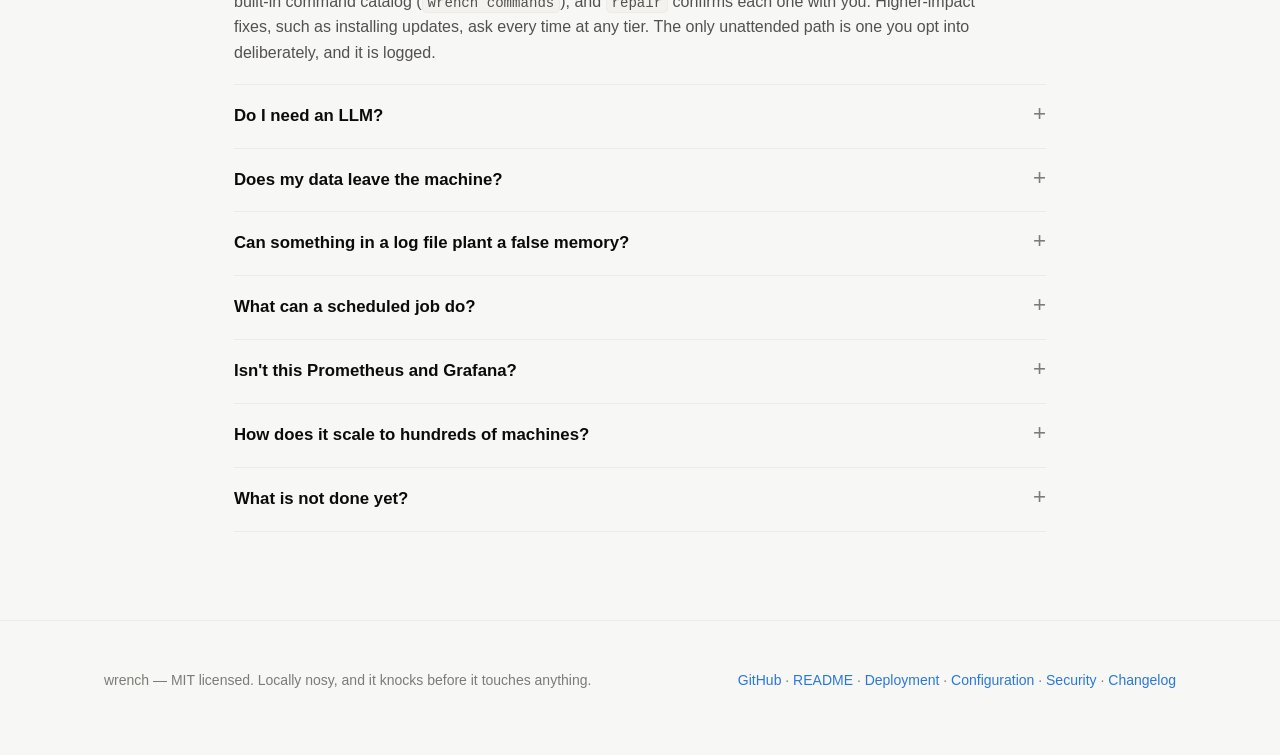
==== commit 3bf5ec9a: "Tutorial: many machines, one dashboard — README, website, interactive walkthrough README gains a ste" ====
--- a/docs/index.html
+++ b/docs/index.html
@@ -143,14 +143,14 @@
 .term pre { padding:18px 20px; font-size:12.8px; line-height:1.6; overflow-x:auto; white-space:pre; }
 .c-dim { color:#7d8799 } .c-ok { color:#3fb950 } .c-warn { color:#d29922 } .c-crit { color:#f85149 }
 .c-acc { color:#58a6ff } .c-mag { color:#bc8cff } .c-cyan { color:#39c5cf }
-#tut-screen { height:440px; overflow-y:auto; white-space:pre-wrap; word-break:break-word; }
+#tut-screen, .term pre.tut-screen { height:440px; overflow-y:auto; white-space:pre-wrap; word-break:break-word; }
 .tut-note { color:#39c5cf; font-style:italic; }
 .tut-controls { display:flex; gap:8px; flex-wrap:wrap; align-items:center; justify-content:center; margin-top:18px; }
 .tut-chip { font:inherit; font-size:13px; padding:7px 13px; border-radius:999px; cursor:pointer; border:1px solid var(--line);
   background:var(--surface); color:var(--text-2); }
 .tut-chip.current { border-color:var(--accent); color:var(--text); } .tut-chip.done { border-color:var(--good); color:var(--good-ink); }
-#tut-run { font:inherit; font-size:13.5px; font-weight:650; padding:8px 18px; border-radius:9px; cursor:pointer; border:1px solid var(--accent);
-  background:var(--accent); color:var(--accent-ink); } #tut-run:disabled { opacity:.55; cursor:wait; }
+#tut-run, .tut-run { font:inherit; font-size:13.5px; font-weight:650; padding:8px 18px; border-radius:9px; cursor:pointer; border:1px solid var(--accent);
+  background:var(--accent); color:var(--accent-ink); } #tut-run:disabled, .tut-run:disabled { opacity:.55; cursor:wait; }
 
 /* steps, table, tiers */
 .steps3 { counter-reset:s; display:grid; gap:14px; }
@@ -204,7 +204,7 @@
 
 <header class="nav"><div class="wrap">
   <a class="brand" href="#top"><svg viewBox="0 0 24 24" aria-hidden="true"><path fill="currentColor" d="M21.7 6.3l-3.6 3.6-3-1-1-3 3.6-3.6a6 6 0 00-7.5 7.9L2.6 17.8a2.5 2.5 0 103.6 3.6l7.6-7.6a6 6 0 007.9-7.5z"/></svg>wrench</a>
-  <nav aria-label="page sections"><a href="#score">Health score</a><a href="#arcs">What it does</a><a href="#learn">Memory</a><a href="#fleet">Fleet</a>
+  <nav aria-label="page sections"><a href="#score">Health score</a><a href="#arcs">What it does</a><a href="#learn">Memory</a><a href="#fleet">Fleet</a><a href="#multi">Many machines</a>
     <a href="#trust">Security</a><a href="#tutorial">Tour</a><a href="#faq">FAQ</a></nav>
   <span class="sp"></span>
   <button class="iconbtn" id="theme" aria-label="toggle light or dark" title="toggle theme">
@@ -479,7 +479,7 @@
 
 <section id="fleet"><div class="wrap">
   <div class="center"><p class="eyebrow">Fleet</p><h2>One line per machine.</h2>
-    <p class="lead">Any wrench install can be a hub. Connecting a machine is one command: the hub's address and its password.</p></div>
+    <p class="lead">Any wrench install can be a hub. Connecting a machine is one command: the hub's address and its password. <a href="#multi">Step-by-step tutorial ↓</a></p></div>
   <figure class="shot reveal"><div class="bar"><i></i><i></i><i></i><span>hub.example:8788/fleet</span></div>
     <img src="assets/fleet.png" alt="The fleet console: ten machines with status, health score, operating system, disk and memory, and what needs attention; one machine is silent" loading="lazy" width="1440" height="1100" style="aspect-ratio:1440/860;object-fit:cover;object-position:top"></figure>
   <div class="grid g2" style="margin-top:56px;align-items:start">
@@ -498,6 +498,67 @@
         <li><span><b>Revocable</b> — <code>wrench fleet revoke</code> cuts a key off at the next report.</span></li>
         <li><span><b>Silence is loud</b> — the hub checks every 30 seconds; a machine that misses its deadline raises a critical alert.</span></li>
       </ul></div>
+  </div>
+</div></section>
+
+<section id="multi"><div class="wrap">
+  <div class="center"><p class="eyebrow">Tutorial</p><h2>Many machines, one dashboard.</h2>
+    <p class="lead">One machine becomes the hub. Every other machine connects to it with the hub's address and password. About ten minutes for the hub, two for each machine, on Linux, macOS and Windows in any mix.</p></div>
+
+  <div class="grid g3" style="margin-top:40px">
+    <div class="card"><h3>Machines call the hub</h3><p>A machine needs to reach the hub on one TCP port, 8788. Nothing is opened on the machines themselves, so they can sit behind NAT or a firewall.</p></div>
+    <div class="card"><h3>The password is used once</h3><p><code>wrench fleet connect</code> trades it for a key that belongs to that machine alone. The password is never stored on the machine, and each machine can be cut off on its own.</p></div>
+    <div class="card"><h3>The hub only watches</h3><p>It shows what the machines report: health, disks, findings, silence. It cannot run commands on them.</p></div>
+  </div>
+
+  <div class="center" style="margin-top:56px"><h3>Walk through it</h3>
+    <p class="lead" style="font-size:1rem">A simulated session across a hub and three machines. The prompt shows which machine each command runs on.</p></div>
+  <div class="term" style="max-width:980px;margin:22px auto 0"><div class="term-bar"><i class="r"></i><i class="y"></i><i class="g"></i><span>hub.example · web-01 · db-01 · win-03</span></div>
+    <pre id="fleet-screen" class="tut-screen" aria-live="polite"></pre></div>
+  <div class="tut-controls"><div id="fleet-chips" style="display:flex;gap:8px;flex-wrap:wrap;justify-content:center"></div>
+    <button id="fleet-run" class="tut-run" type="button">▶ run</button></div>
+
+  <div class="grid g2" style="margin-top:64px;align-items:start">
+    <div>
+      <h3>The steps, to copy</h3>
+      <div class="steps3" style="margin-top:18px">
+        <div><div><b>On the hub — set the password</b><pre>wrench password</pre>
+          <span class="dim" style="font-size:14.5px">It signs you in to the dashboard, and it is what each machine presents once to connect. Only a salted hash is stored.</span></div></div>
+        <div><div><b>On the hub — open the port and start it</b><pre>sudo ufw allow 8788/tcp        <span class="cmt"># or firewall-cmd / New-NetFirewallRule</span>
+wrench fleet serve --host 0.0.0.0</pre>
+          <span class="dim" style="font-size:14.5px">The banner prints the exact <code>connect</code> line for the other machines. Sign in at <code>http://&lt;hub&gt;:8788</code>.</span></div></div>
+        <div><div><b>Recommended — give the hub a certificate</b><pre>openssl req -x509 -newkey rsa:2048 -nodes -days 825 \
+  -keyout hub-key.pem -out hub-cert.pem -subj "/CN=hub.example" \
+  -addext "subjectAltName=DNS:hub.example,IP:192.168.1.10"
+wrench fleet serve --host 0.0.0.0 \
+  --tls-cert hub-cert.pem --tls-key hub-key.pem</pre>
+          <span class="dim" style="font-size:14.5px">Without TLS the password crosses the network unencrypted. With a self-signed certificate, copy <code>hub-cert.pem</code> (never the key) to each machine.</span></div></div>
+        <div><div><b>On each machine — connect and schedule</b><pre>wrench fleet connect hub.example --tags prod,web
+wrench install-service</pre>
+          <span class="dim" style="font-size:14.5px">An IP works too. Add <code>--ca-file hub-cert.pem</code> for a self-signed hub, <code>--node-id</code> to choose the name shown on the hub. Nothing is saved unless the hub accepts a test report.</span></div></div>
+        <div><div><b>In the browser — pick a machine</b>
+          <span class="dim" style="font-size:14.5px">The picker in the dashboard's top bar switches between this machine, all machines, and any one of them. <code>/fleet?node=web-01</code> links straight to one. A machine that misses two reports in a row turns silent and raises a critical alert.</span></div></div>
+      </div>
+      <p style="margin-top:22px"><a href="https://github.com/sunkencity999/wrench#tutorial-many-machines-one-dashboard">The full tutorial, with every option →</a></p>
+    </div>
+    <div>
+      <h3>Day to day</h3>
+      <table class="trust" style="margin-top:18px">
+        <tr><td>See who is connected</td><td><code>wrench fleet keys</code> on the hub: one key per machine</td></tr>
+        <tr><td>Cut one machine off</td><td><code>wrench fleet revoke &lt;key id&gt;</code></td></tr>
+        <tr><td>Retire a machine</td><td><code>wrench fleet forget &lt;name&gt;</code></td></tr>
+        <tr><td>Rebuilt a machine</td><td>Run <code>connect</code> on it again. It keeps its name and history</td></tr>
+        <tr><td>Change the hub password</td><td><code>wrench password</code>. Connected machines are not affected: they hold keys</td></tr>
+        <tr><td>Script it</td><td><code>--password-stdin</code> or <code>WRENCH_HUB_PASSWORD</code>; for MDM or Ansible use <code>wrench fleet enroll</code> keys</td></tr>
+      </table>
+      <h3 style="margin-top:34px">If something goes wrong</h3>
+      <details class="q"><summary>“no wrench hub answered at …”</summary><p>Nothing reachable at that address and port. Check the hub was started with <code>--host 0.0.0.0</code>, that TCP 8788 is open in its firewall, and the address. From the machine, <code>curl http://&lt;hub&gt;:8788/healthz</code> should print <code>{"ok": true}</code>.</p></details>
+      <details class="q"><summary>“its certificate is not trusted”</summary><p>The hub uses a private or self-signed certificate. Pass <code>--ca-file</code> with the hub's certificate or your CA. <code>connect</code> never falls back to plain HTTP here.</p></details>
+      <details class="q"><summary>“has no TLS: the hub password would cross the network unencrypted”</summary><p>The hub is serving plain HTTP. Give it a certificate, or answer yes at the prompt (<code>--allow-http</code> in a script) on a network you trust.</p></details>
+      <details class="q"><summary>“that password is not valid” or “this hub has no password”</summary><p>It is the password set with <code>wrench password</code> on the hub, not on this machine. Ten wrong tries from one address pause sign-in for a minute.</p></details>
+      <details class="q"><summary>“this machine is not running as a fleet hub”</summary><p>You reached a plain <code>wrench web</code> dashboard on port 8787. Start <code>wrench fleet serve</code> there and use its port, 8788.</p></details>
+      <details class="q"><summary>A machine shows SILENT</summary><p>No report within twice its interval. On that machine: has <code>wrench install-service</code> been run, and does <code>wrench fleet report</code> succeed? If it says the key was revoked, connect again. If it mentions the timestamp window, fix the clock.</p></details>
+    </div>
   </div>
 </div></section>
 
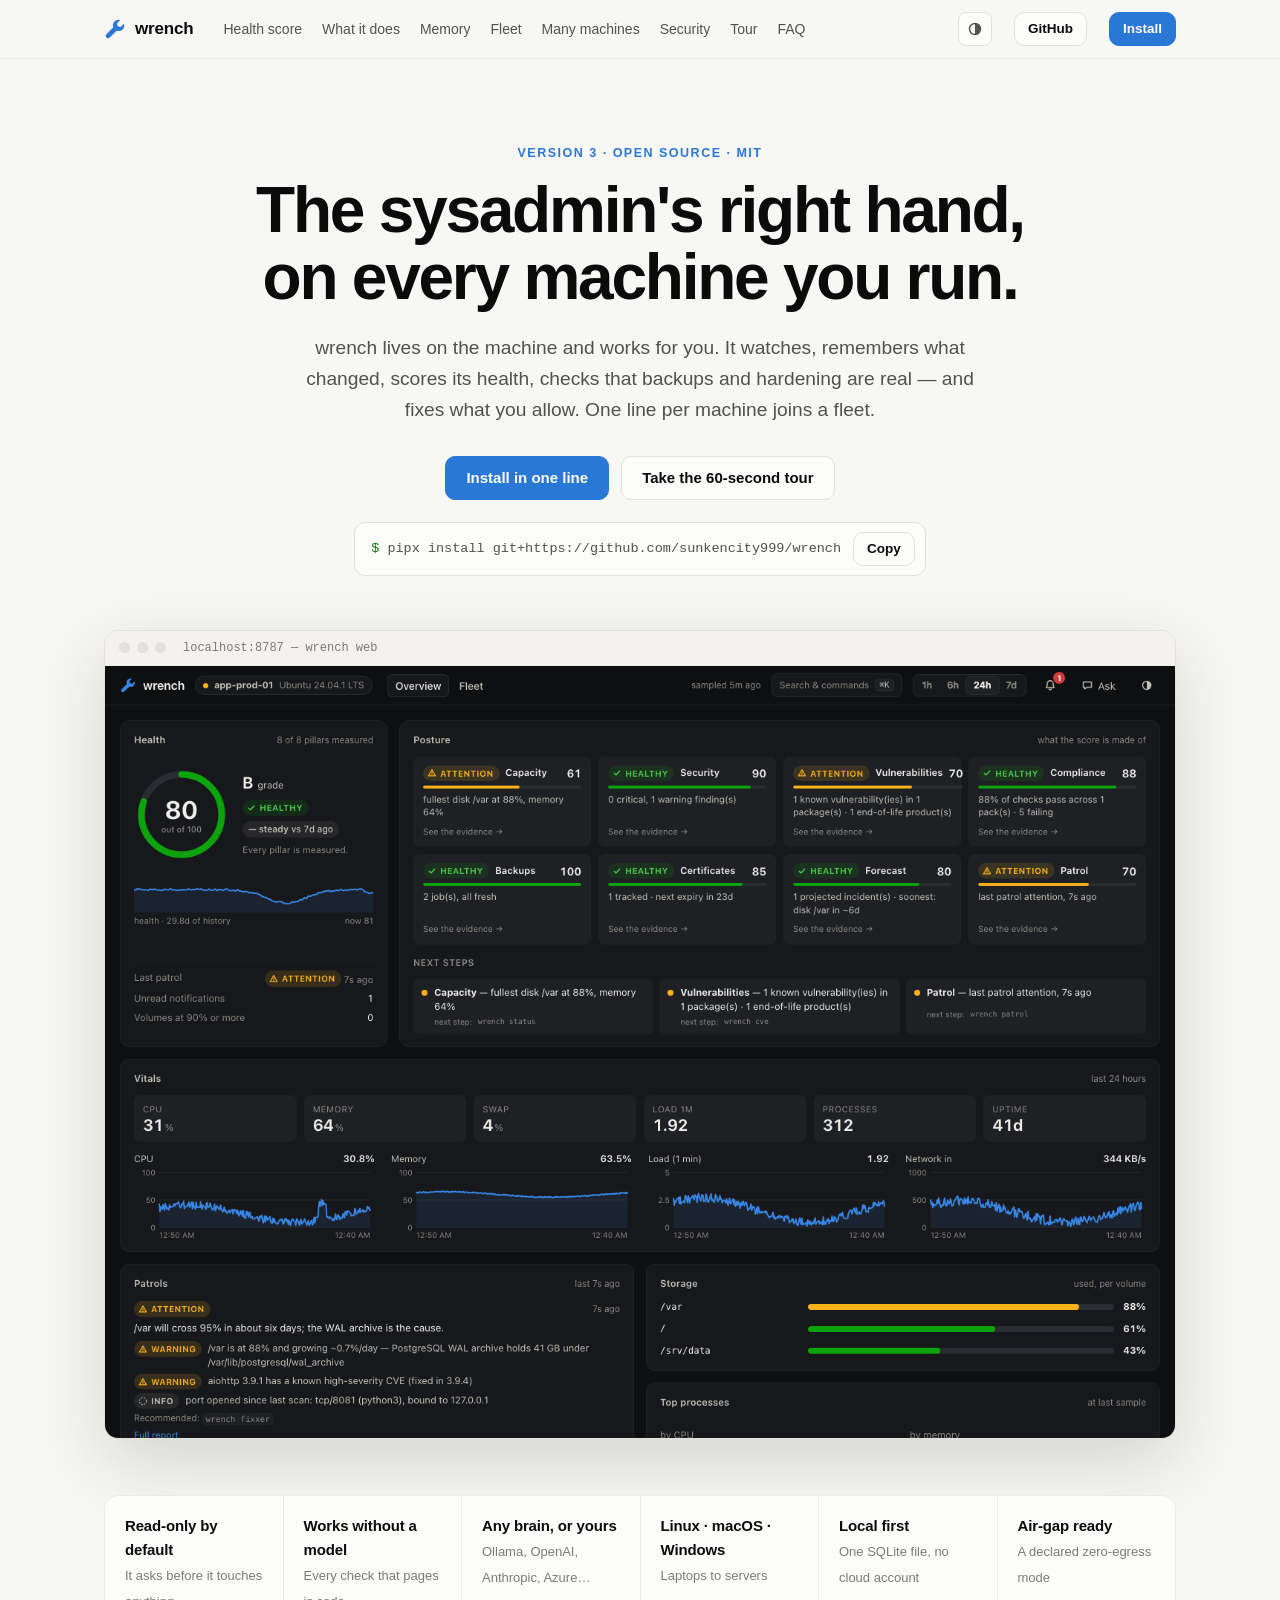
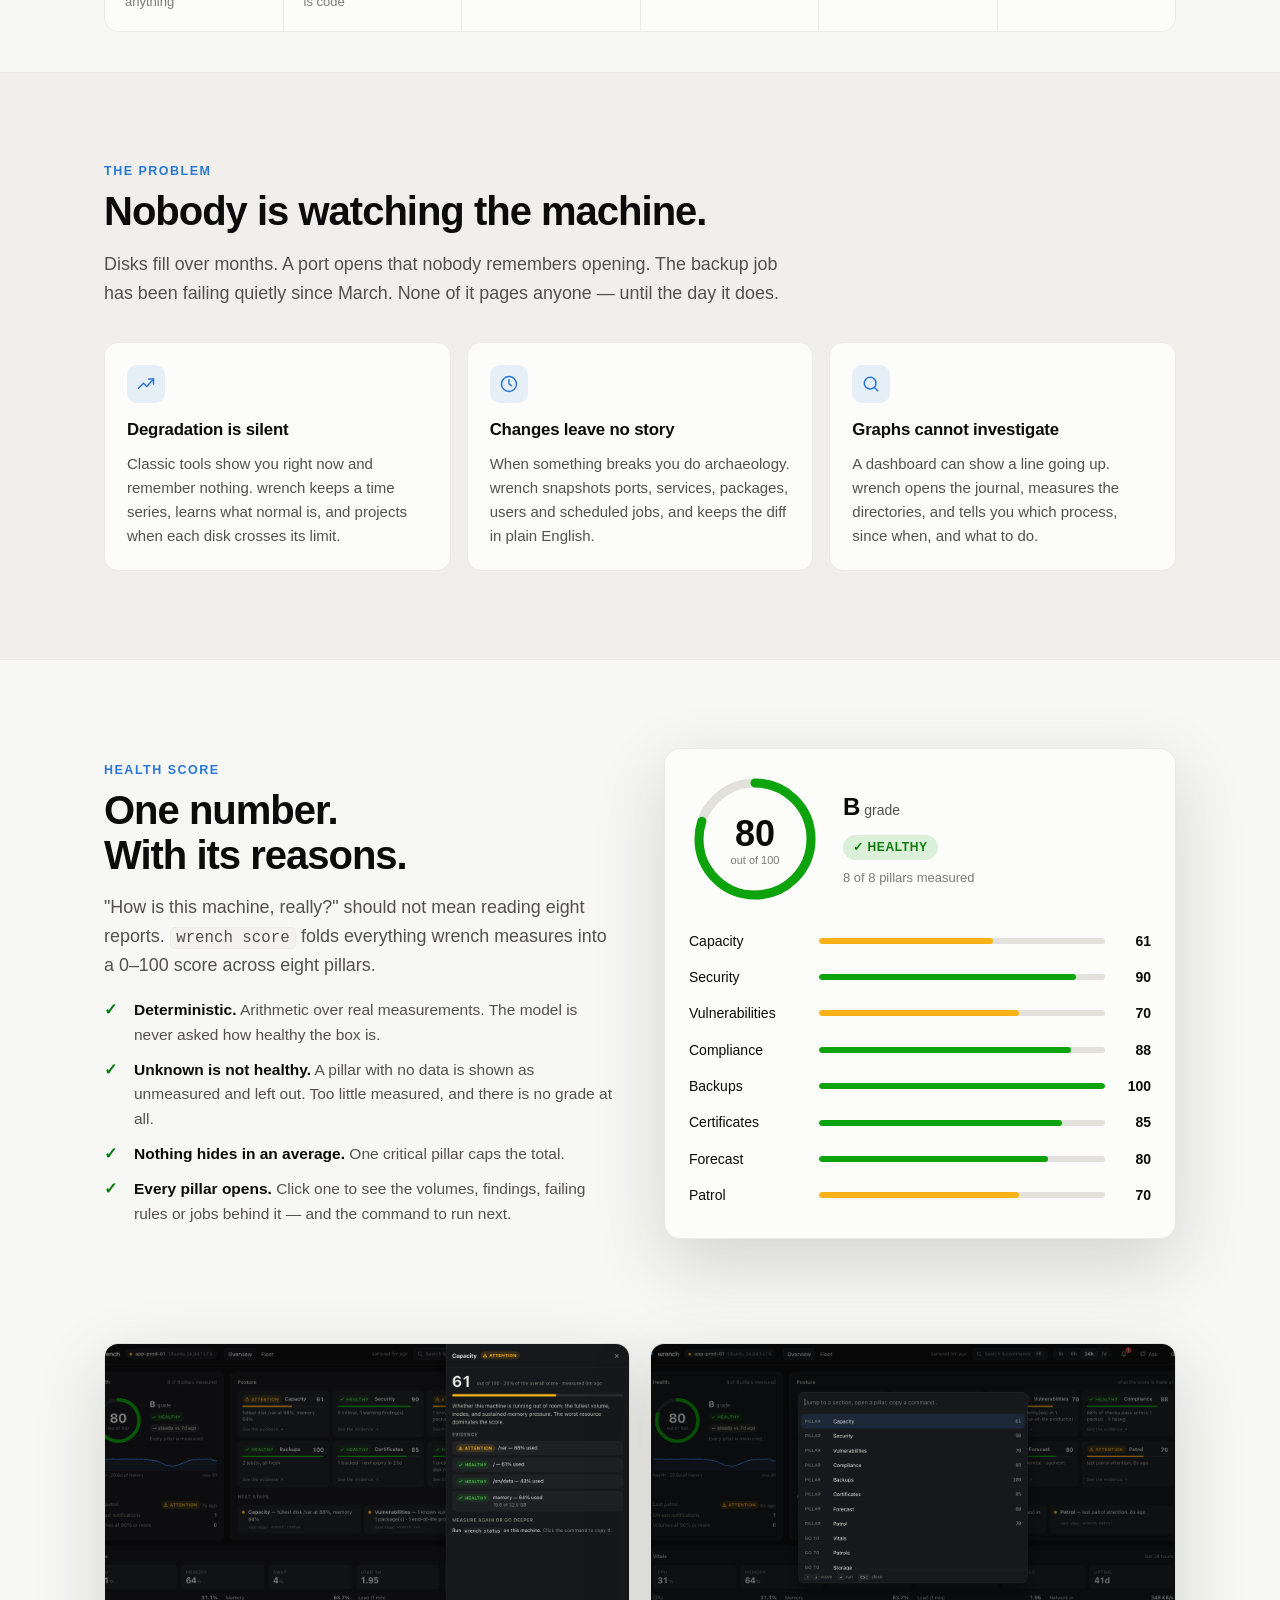
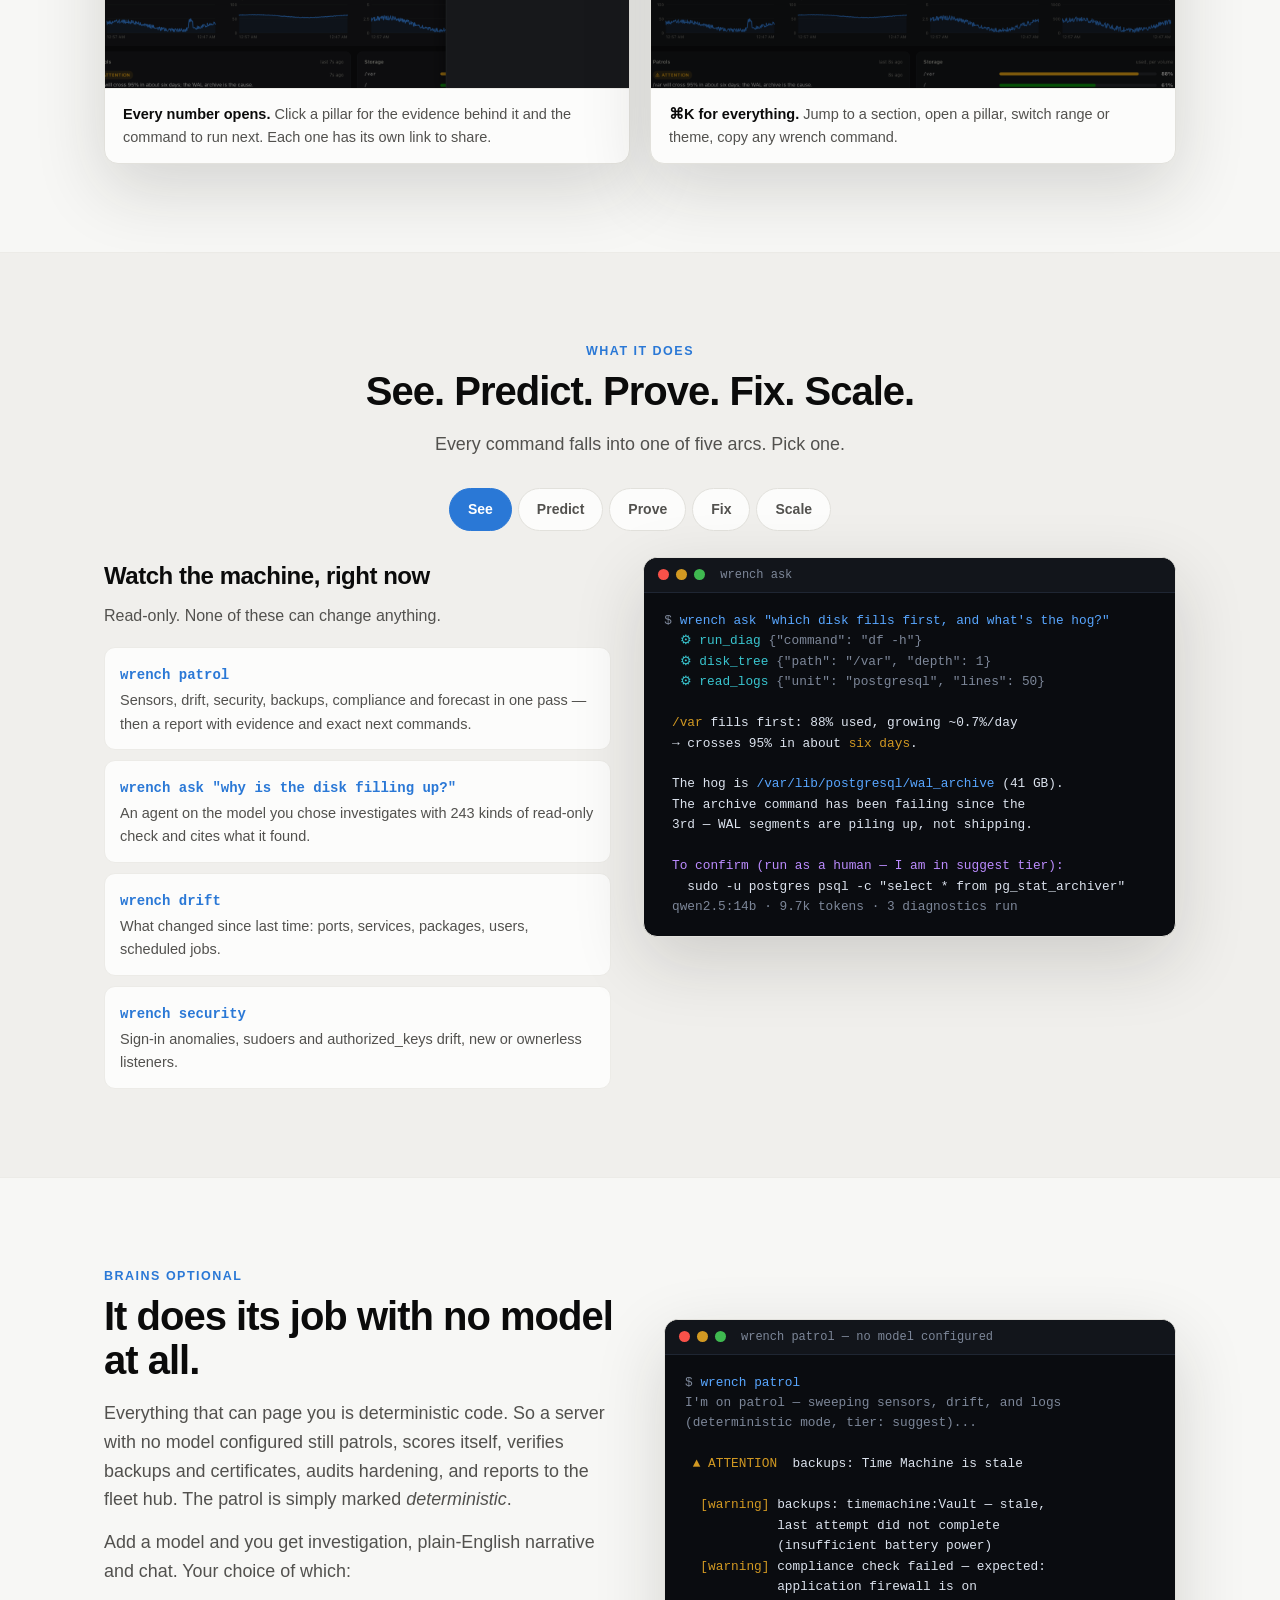
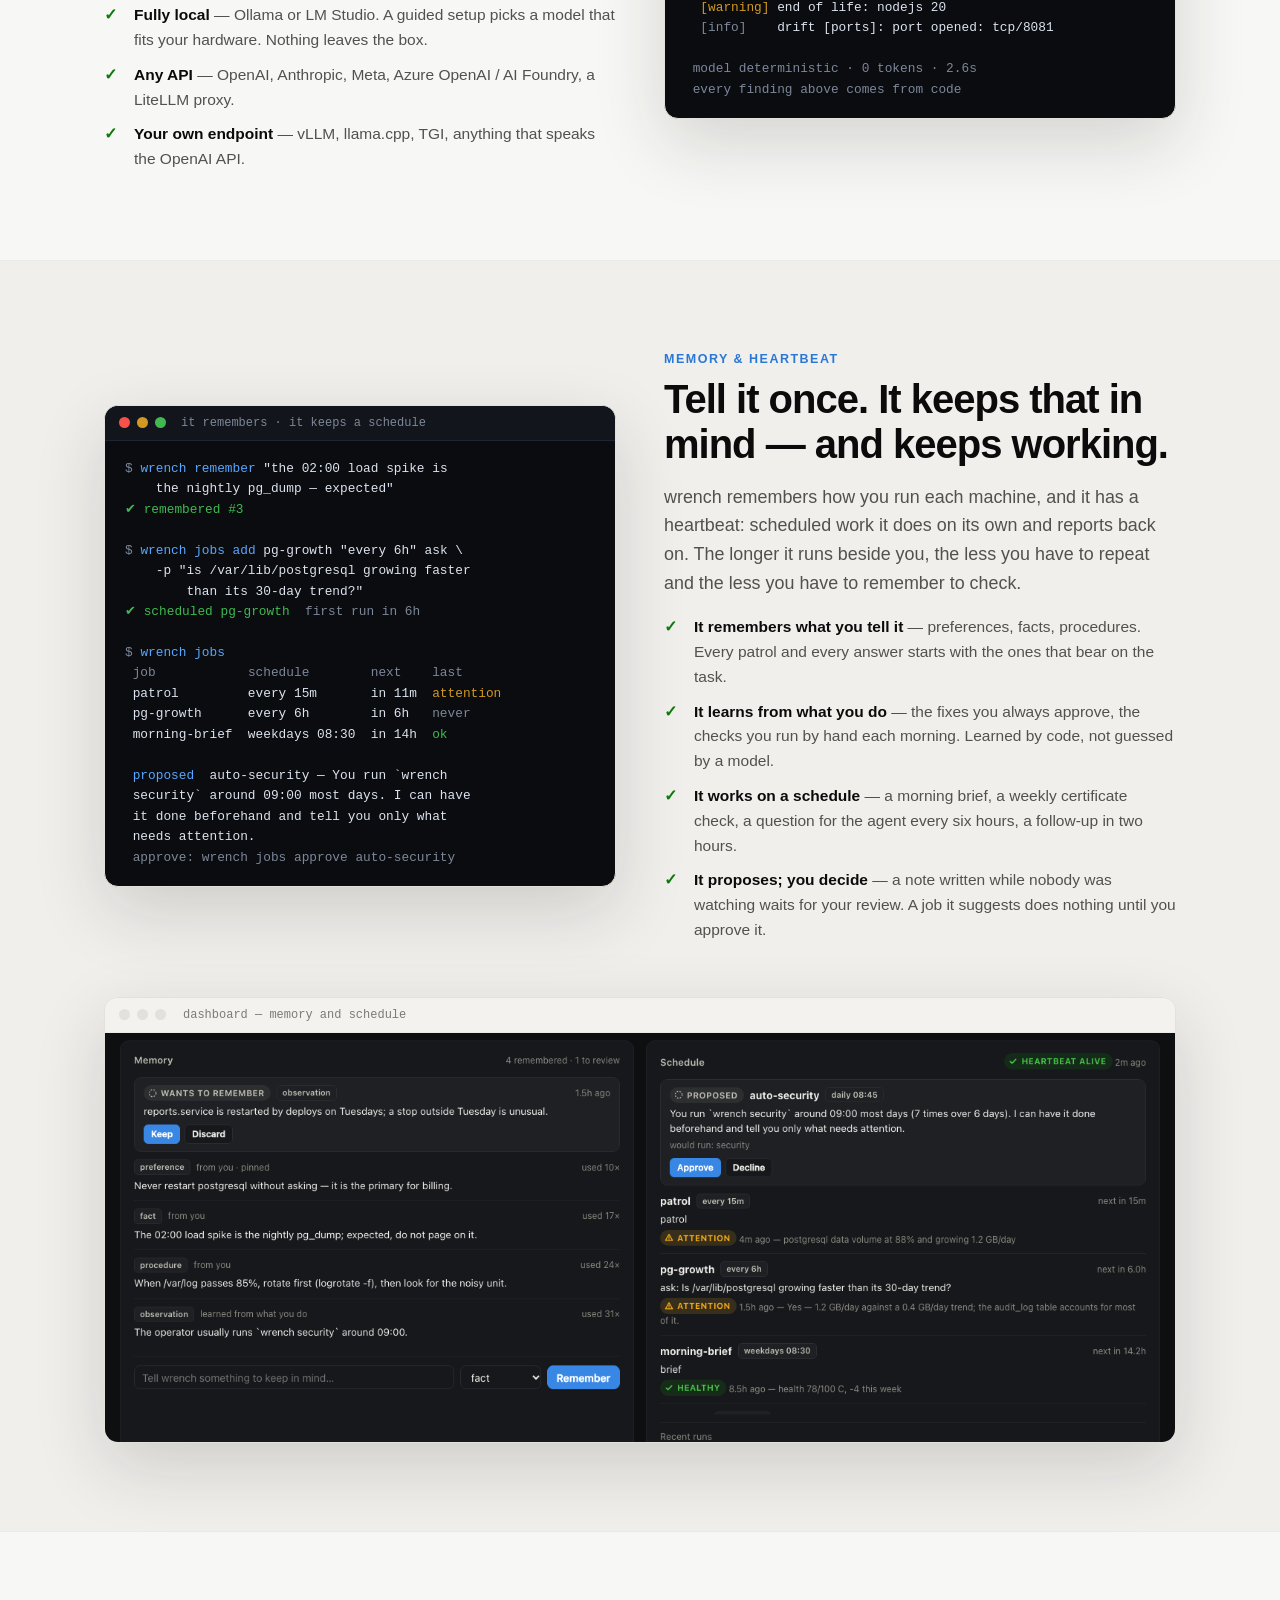
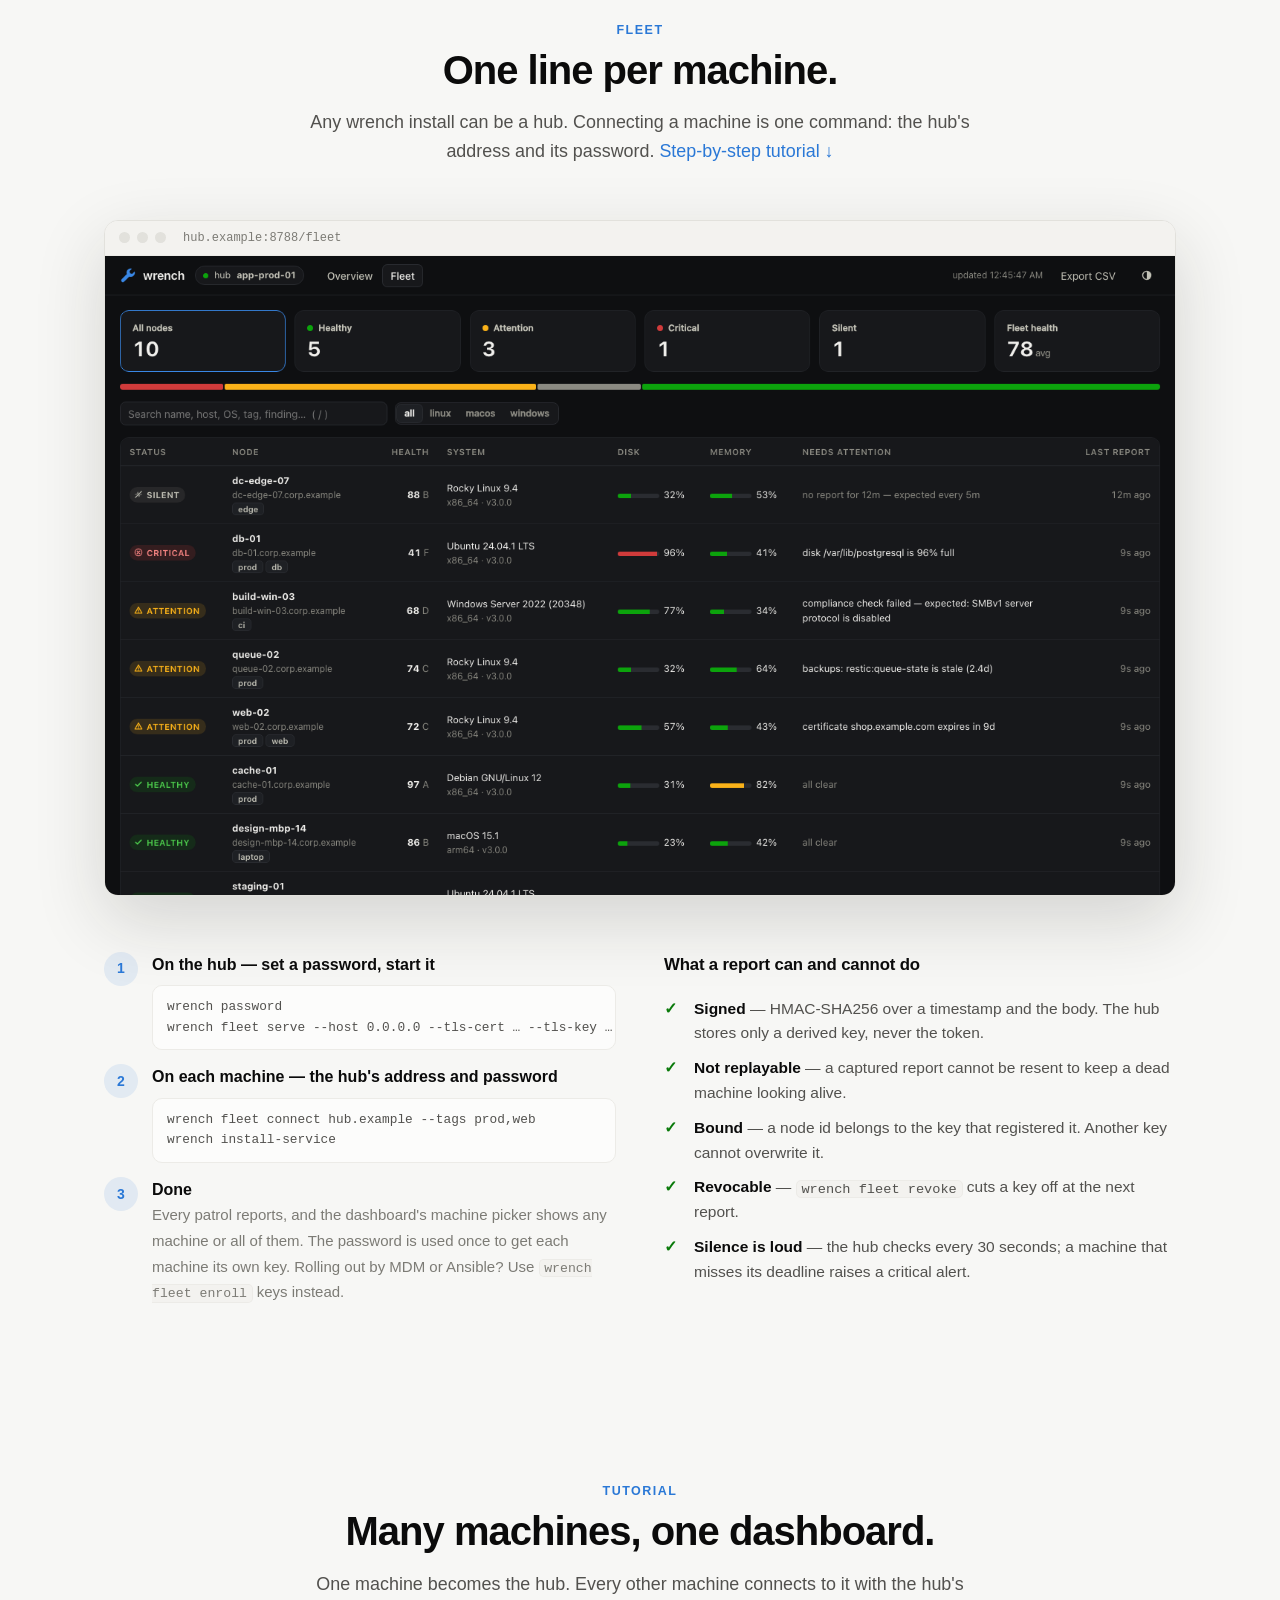
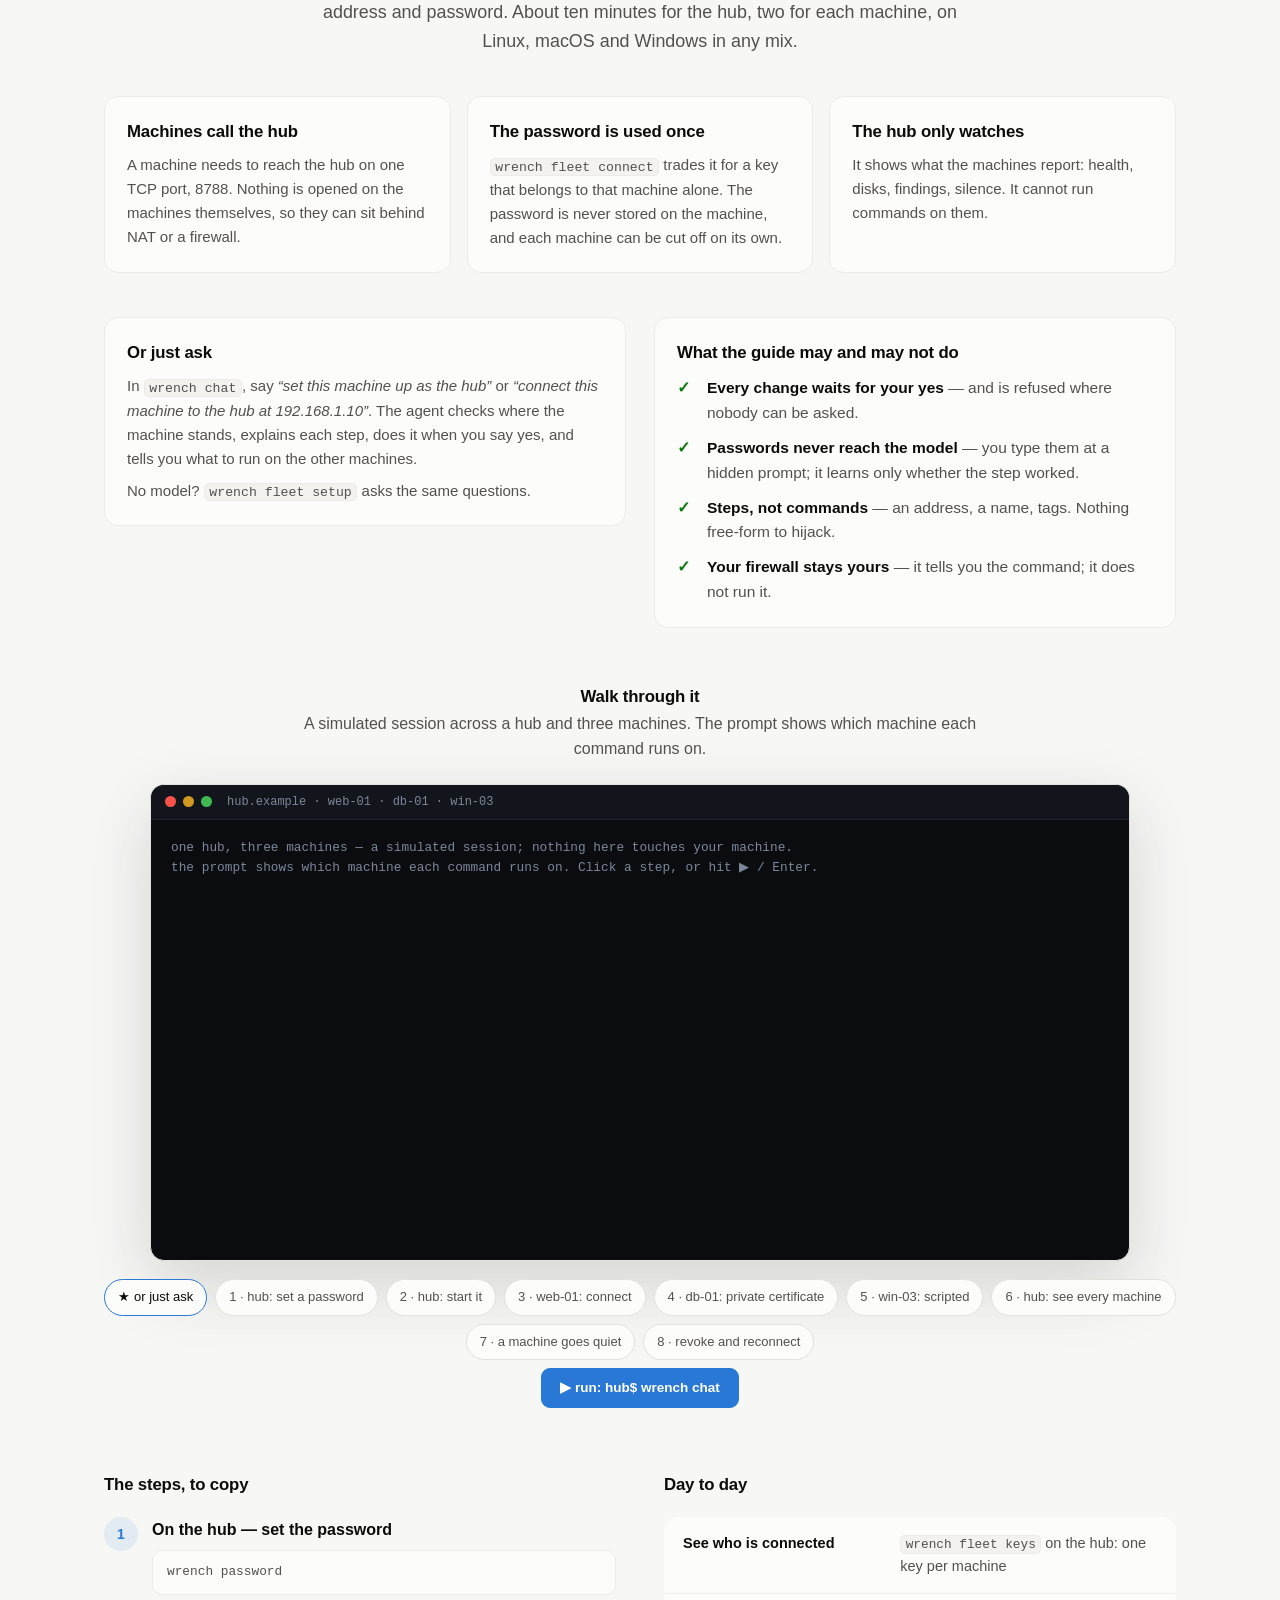
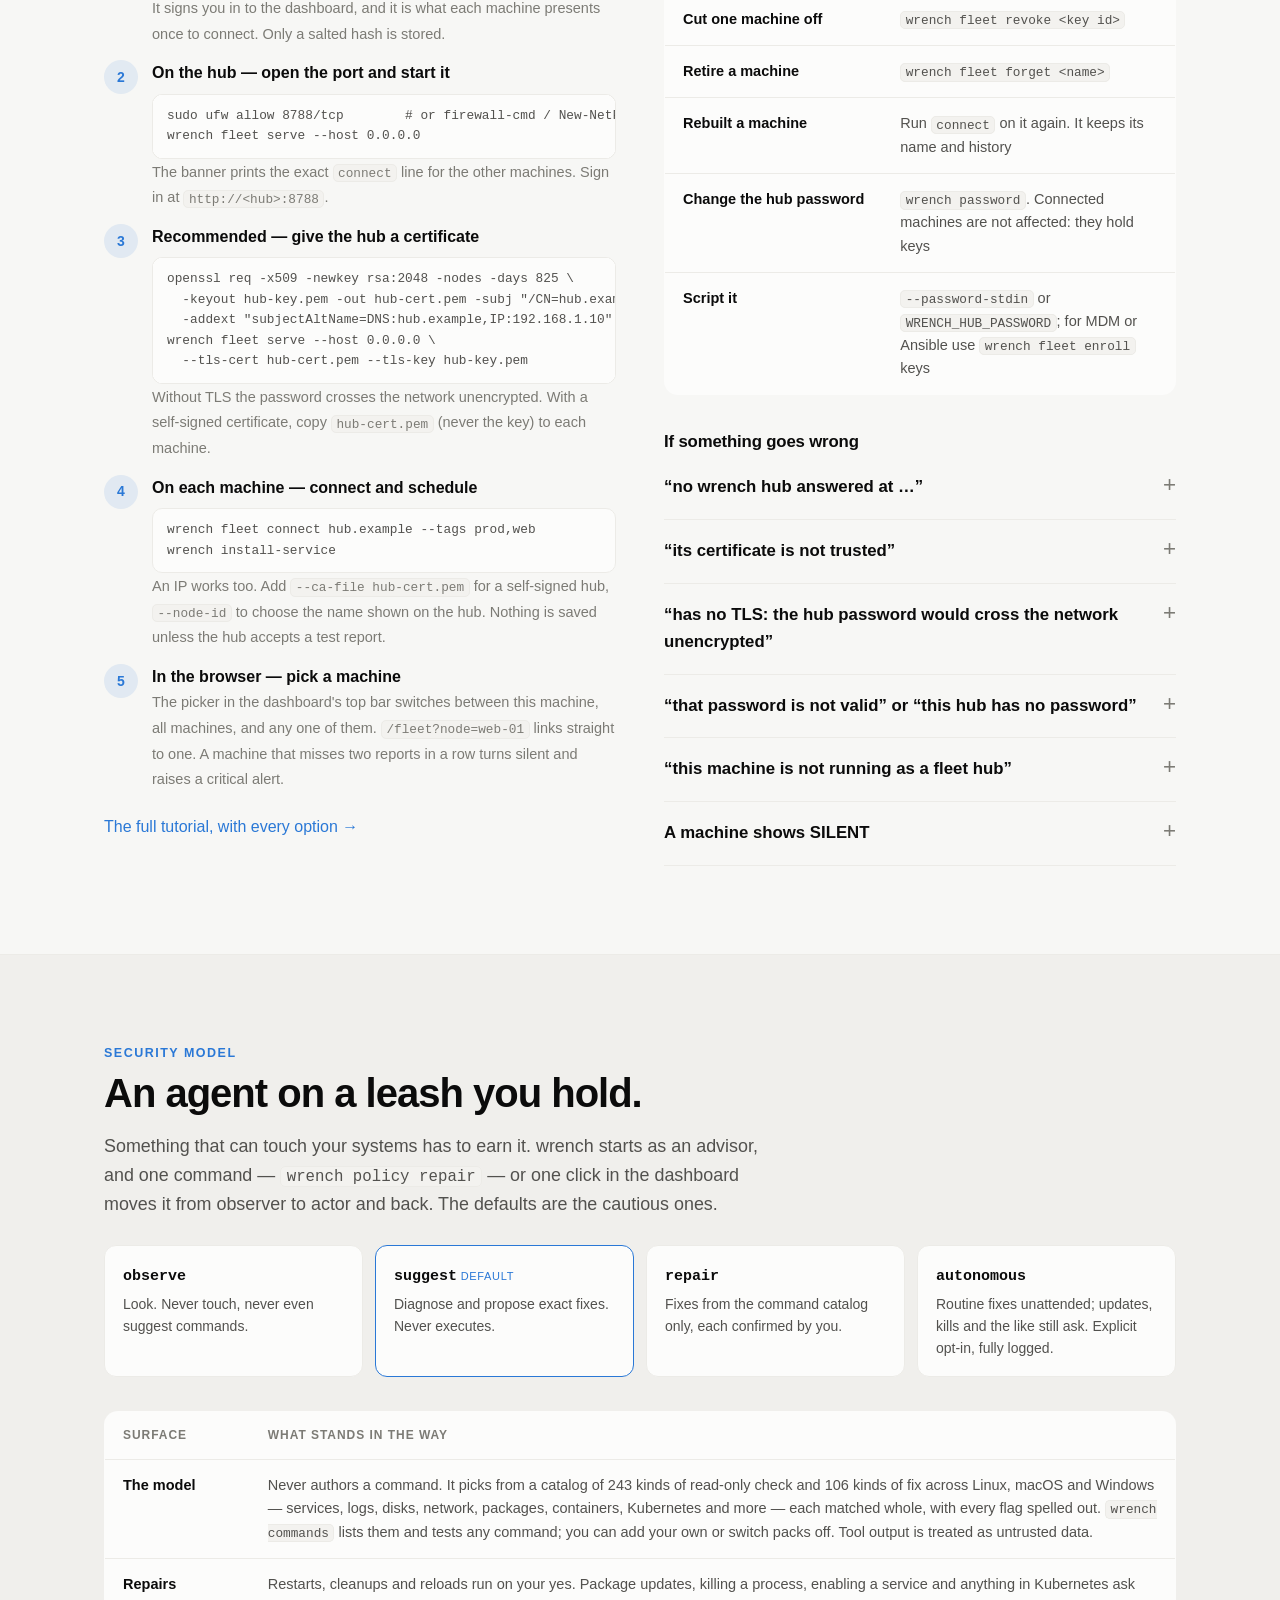
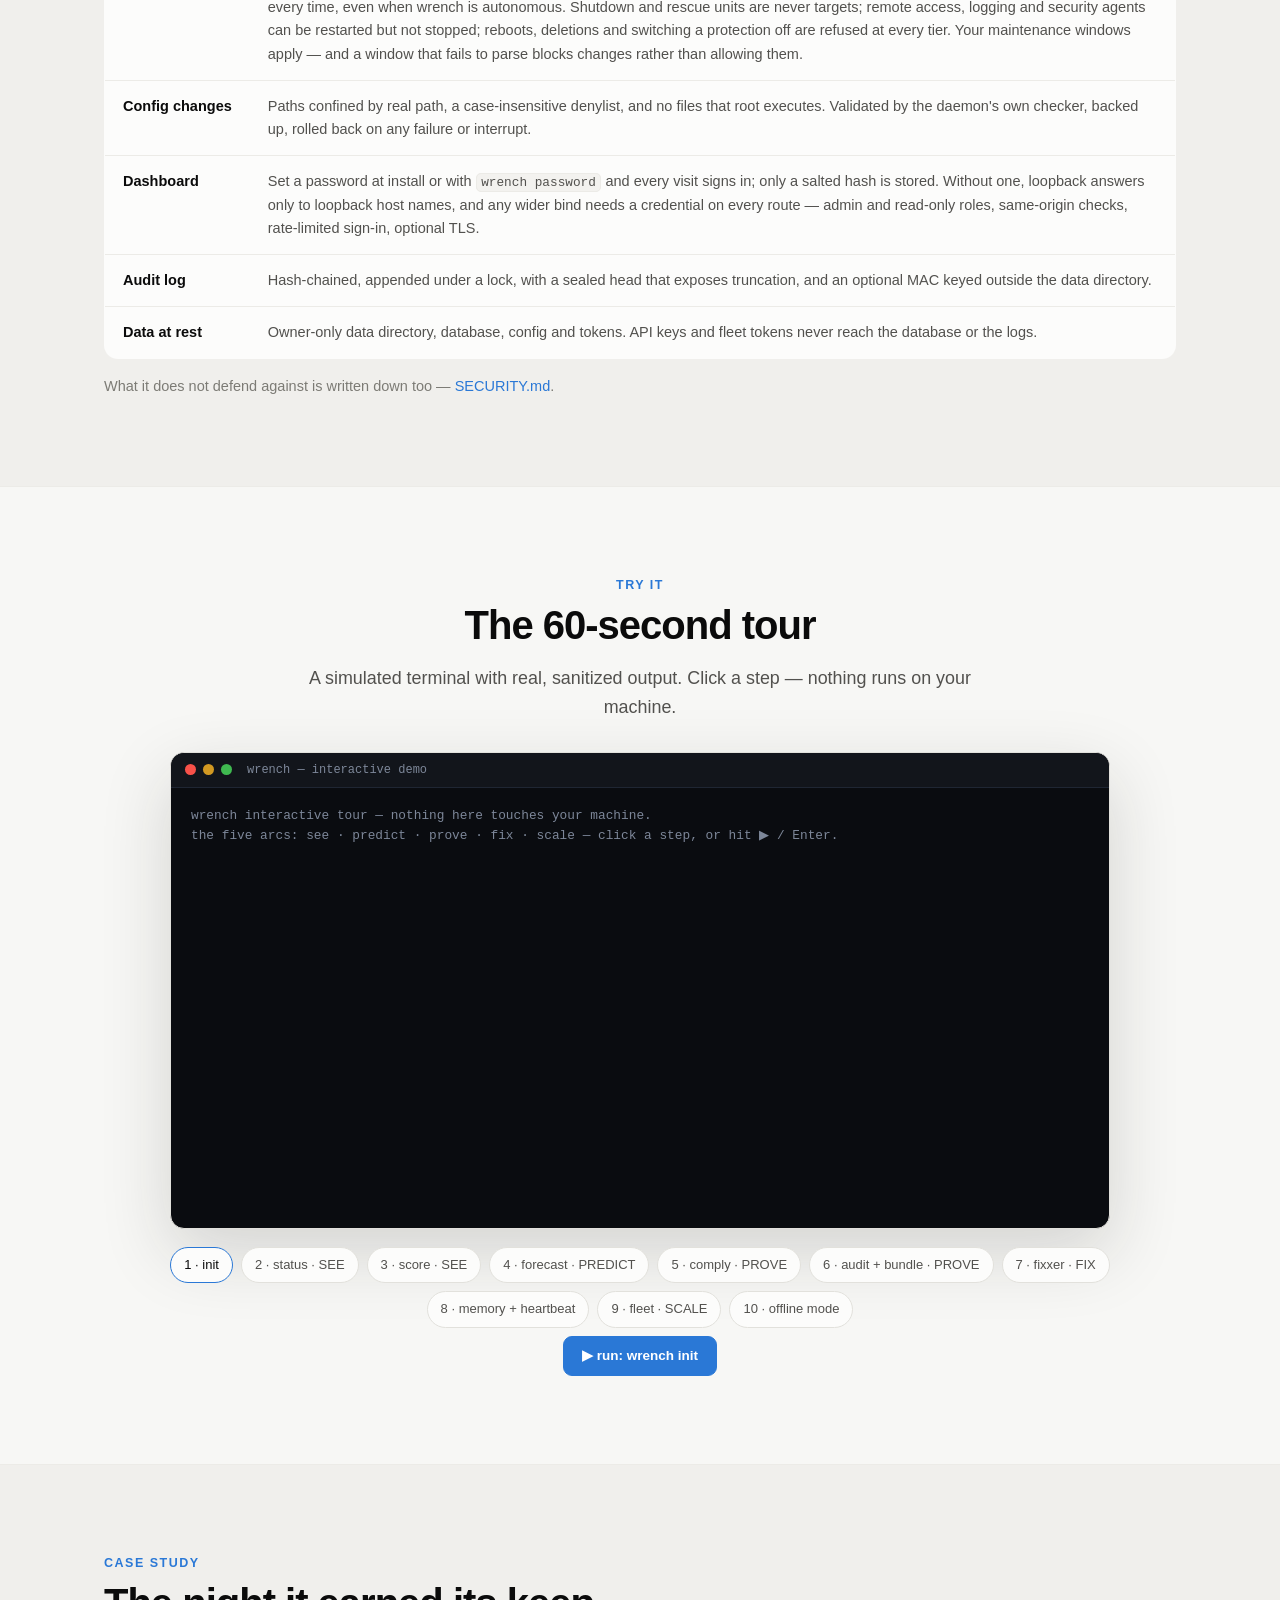
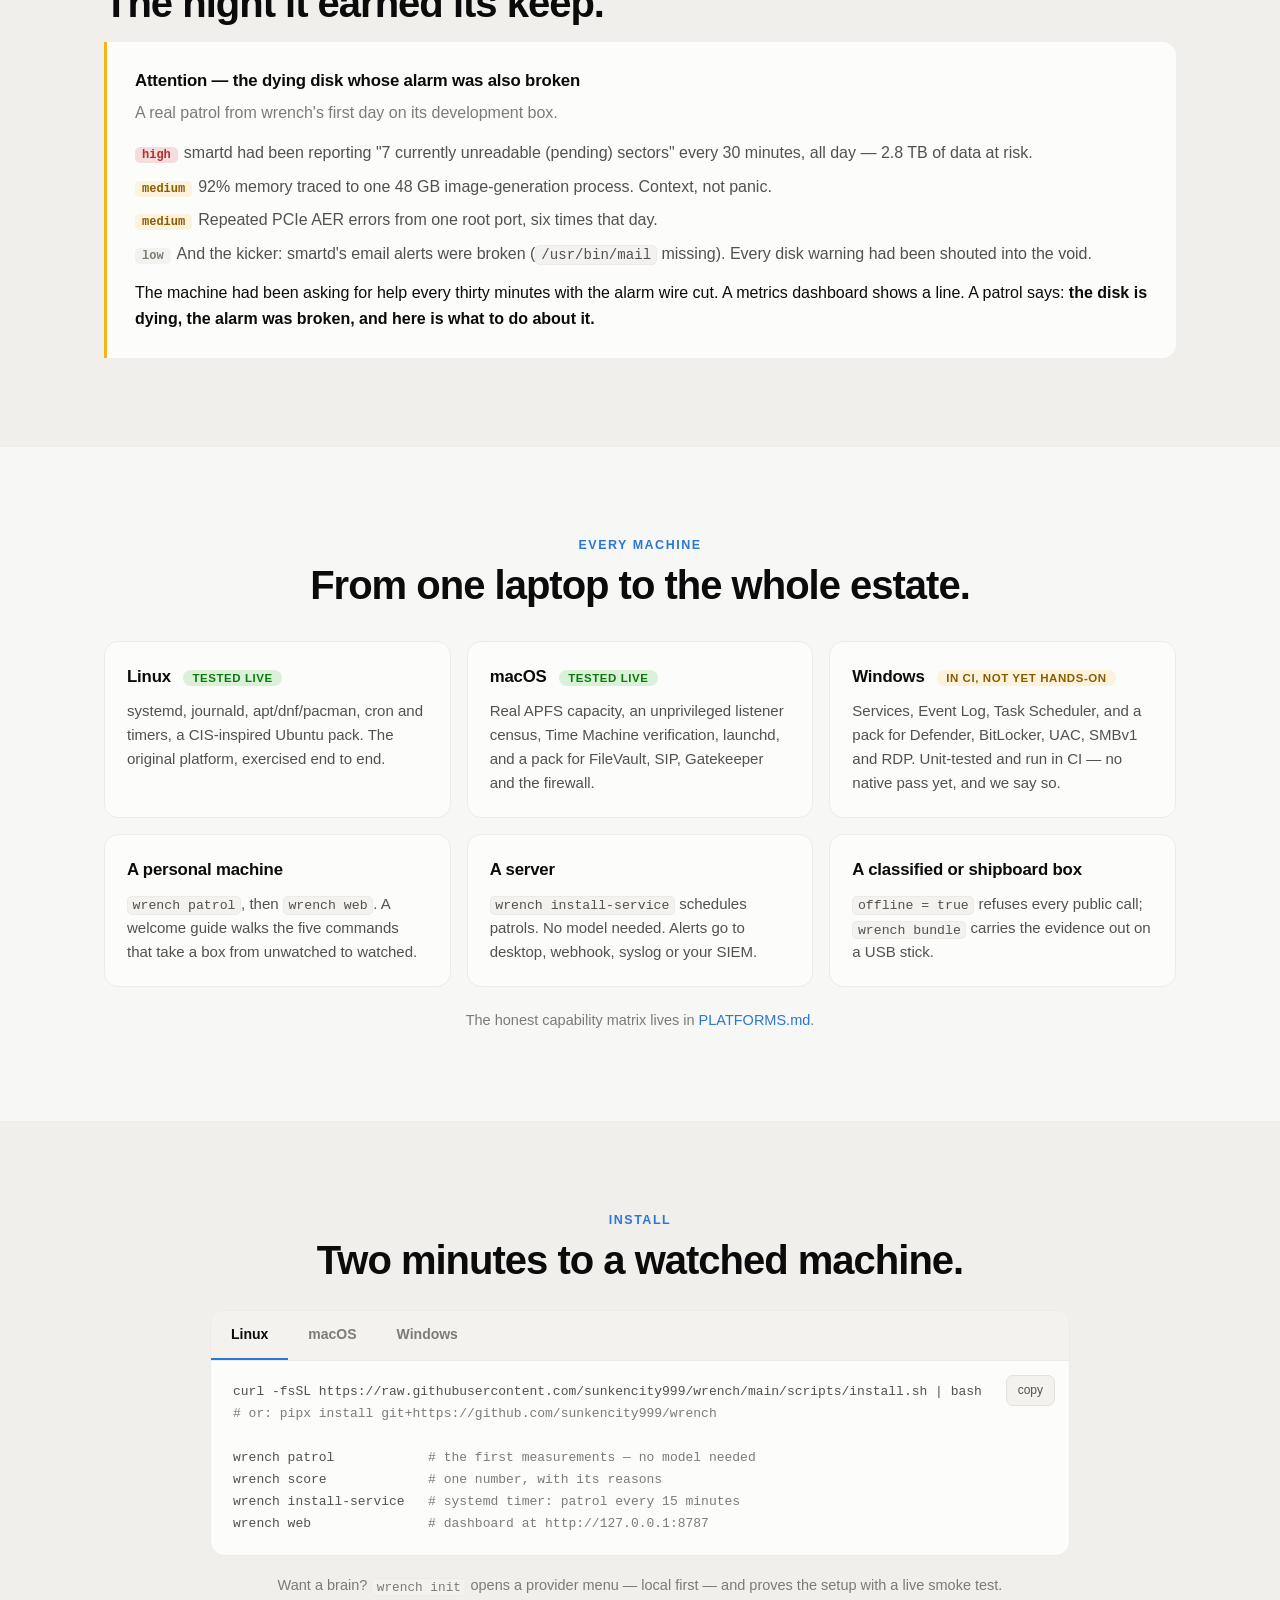
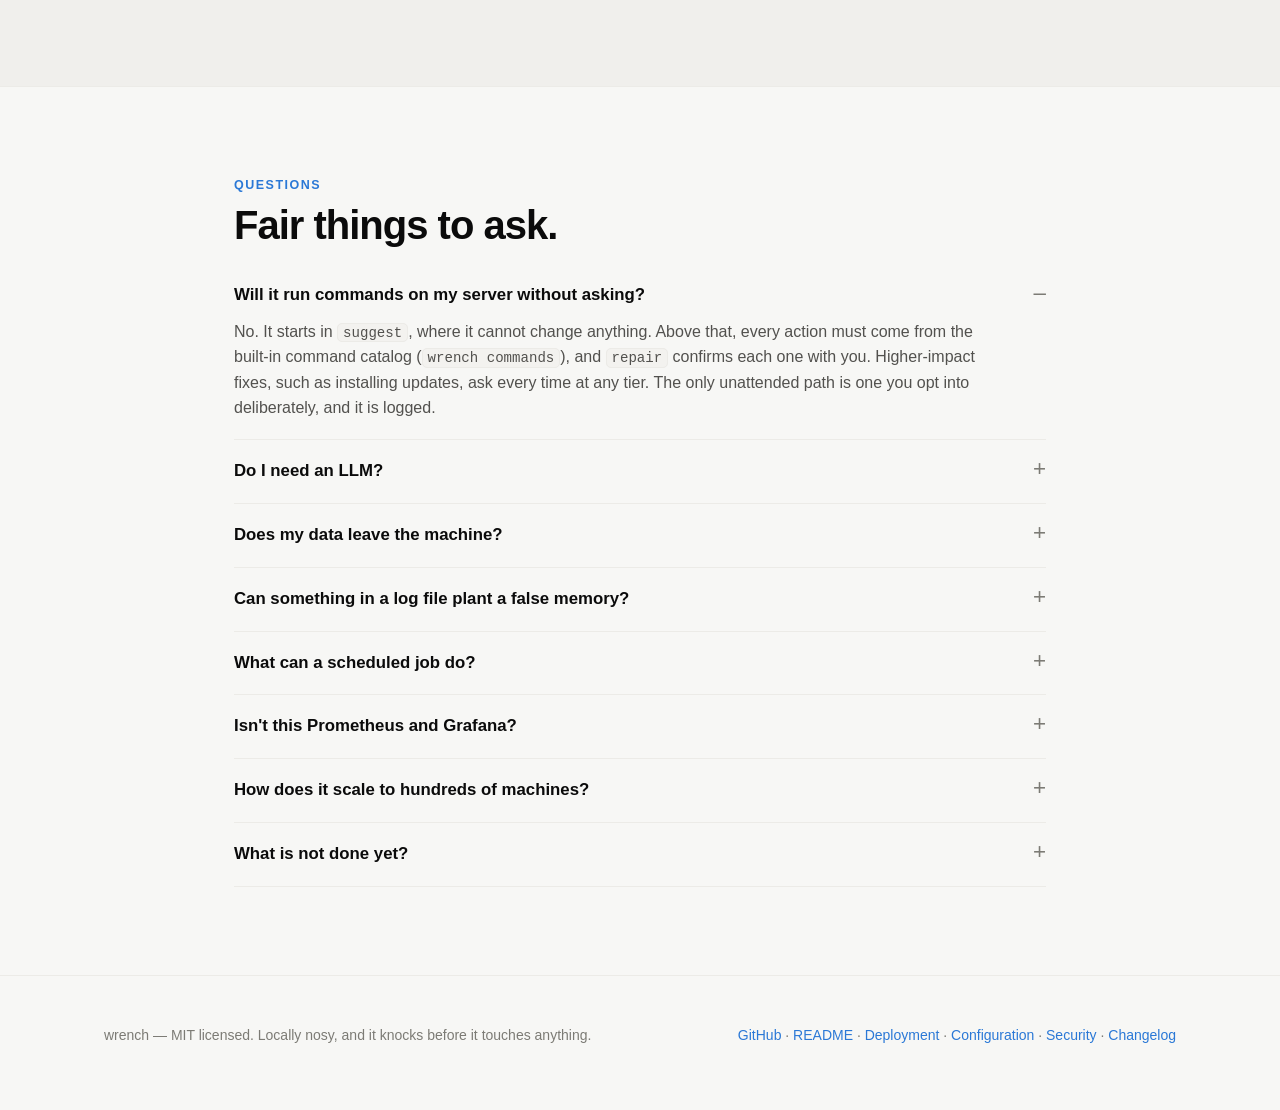
==== commit f7cc8829: "Guided fleet setup: the agent walks you through hub or node setup in chat New module wrench/fleetset" ====
--- a/docs/index.html
+++ b/docs/index.html
@@ -509,6 +509,19 @@
     <div class="card"><h3>Machines call the hub</h3><p>A machine needs to reach the hub on one TCP port, 8788. Nothing is opened on the machines themselves, so they can sit behind NAT or a firewall.</p></div>
     <div class="card"><h3>The password is used once</h3><p><code>wrench fleet connect</code> trades it for a key that belongs to that machine alone. The password is never stored on the machine, and each machine can be cut off on its own.</p></div>
     <div class="card"><h3>The hub only watches</h3><p>It shows what the machines report: health, disks, findings, silence. It cannot run commands on them.</p></div>
+  </div>
+
+  <div class="grid g2" style="margin-top:44px;align-items:start;gap:28px">
+    <div class="card"><h3>Or just ask</h3>
+      <p>In <code>wrench chat</code>, say <i>“set this machine up as the hub”</i> or <i>“connect this machine to the hub at 192.168.1.10”</i>. The agent checks where the machine stands, explains each step, does it when you say yes, and tells you what to run on the other machines.</p>
+      <p>No model? <code>wrench fleet setup</code> asks the same questions.</p></div>
+    <div class="card"><h3>What the guide may and may not do</h3>
+      <ul class="ticks" style="margin-top:10px">
+        <li><span><b>Every change waits for your yes</b> — and is refused where nobody can be asked.</span></li>
+        <li><span><b>Passwords never reach the model</b> — you type them at a hidden prompt; it learns only whether the step worked.</span></li>
+        <li><span><b>Steps, not commands</b> — an address, a name, tags. Nothing free-form to hijack.</span></li>
+        <li><span><b>Your firewall stays yours</b> — it tells you the command; it does not run it.</span></li>
+      </ul></div>
   </div>
 
   <div class="center" style="margin-top:56px"><h3>Walk through it</h3>
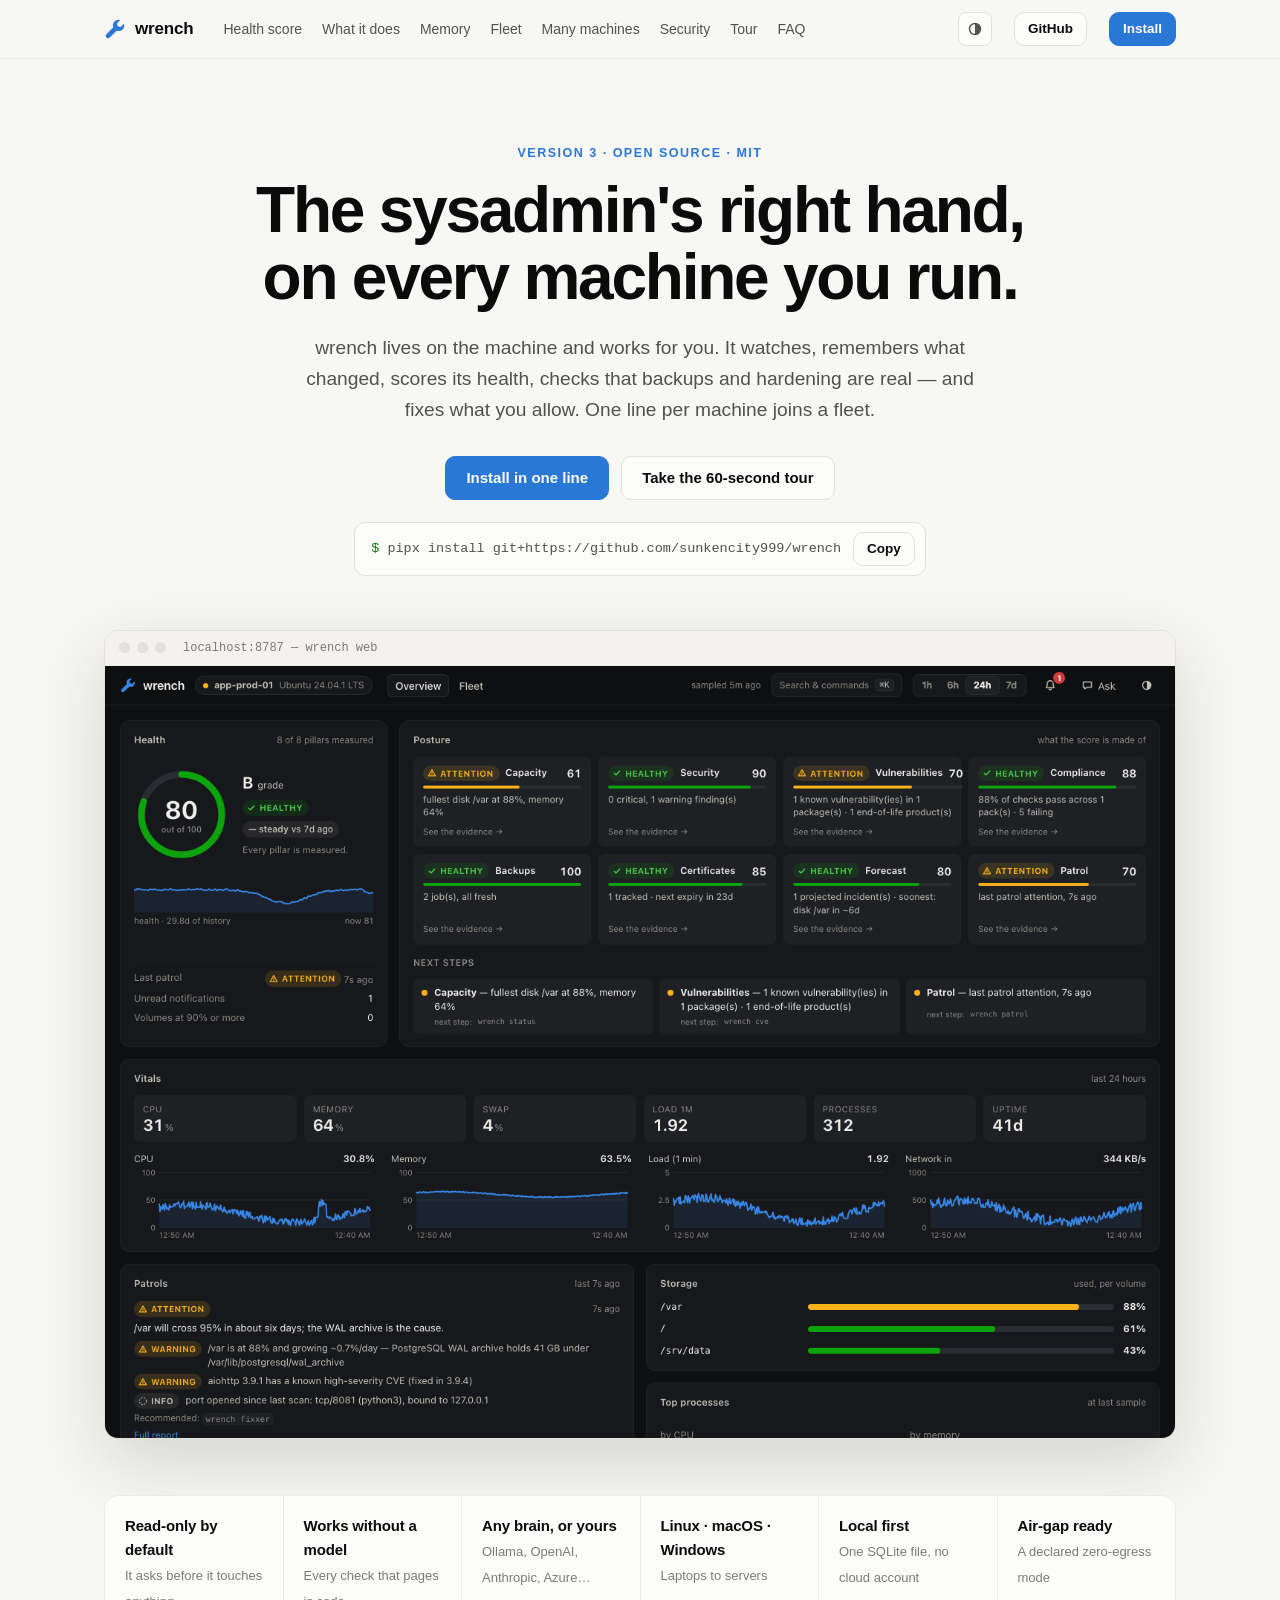
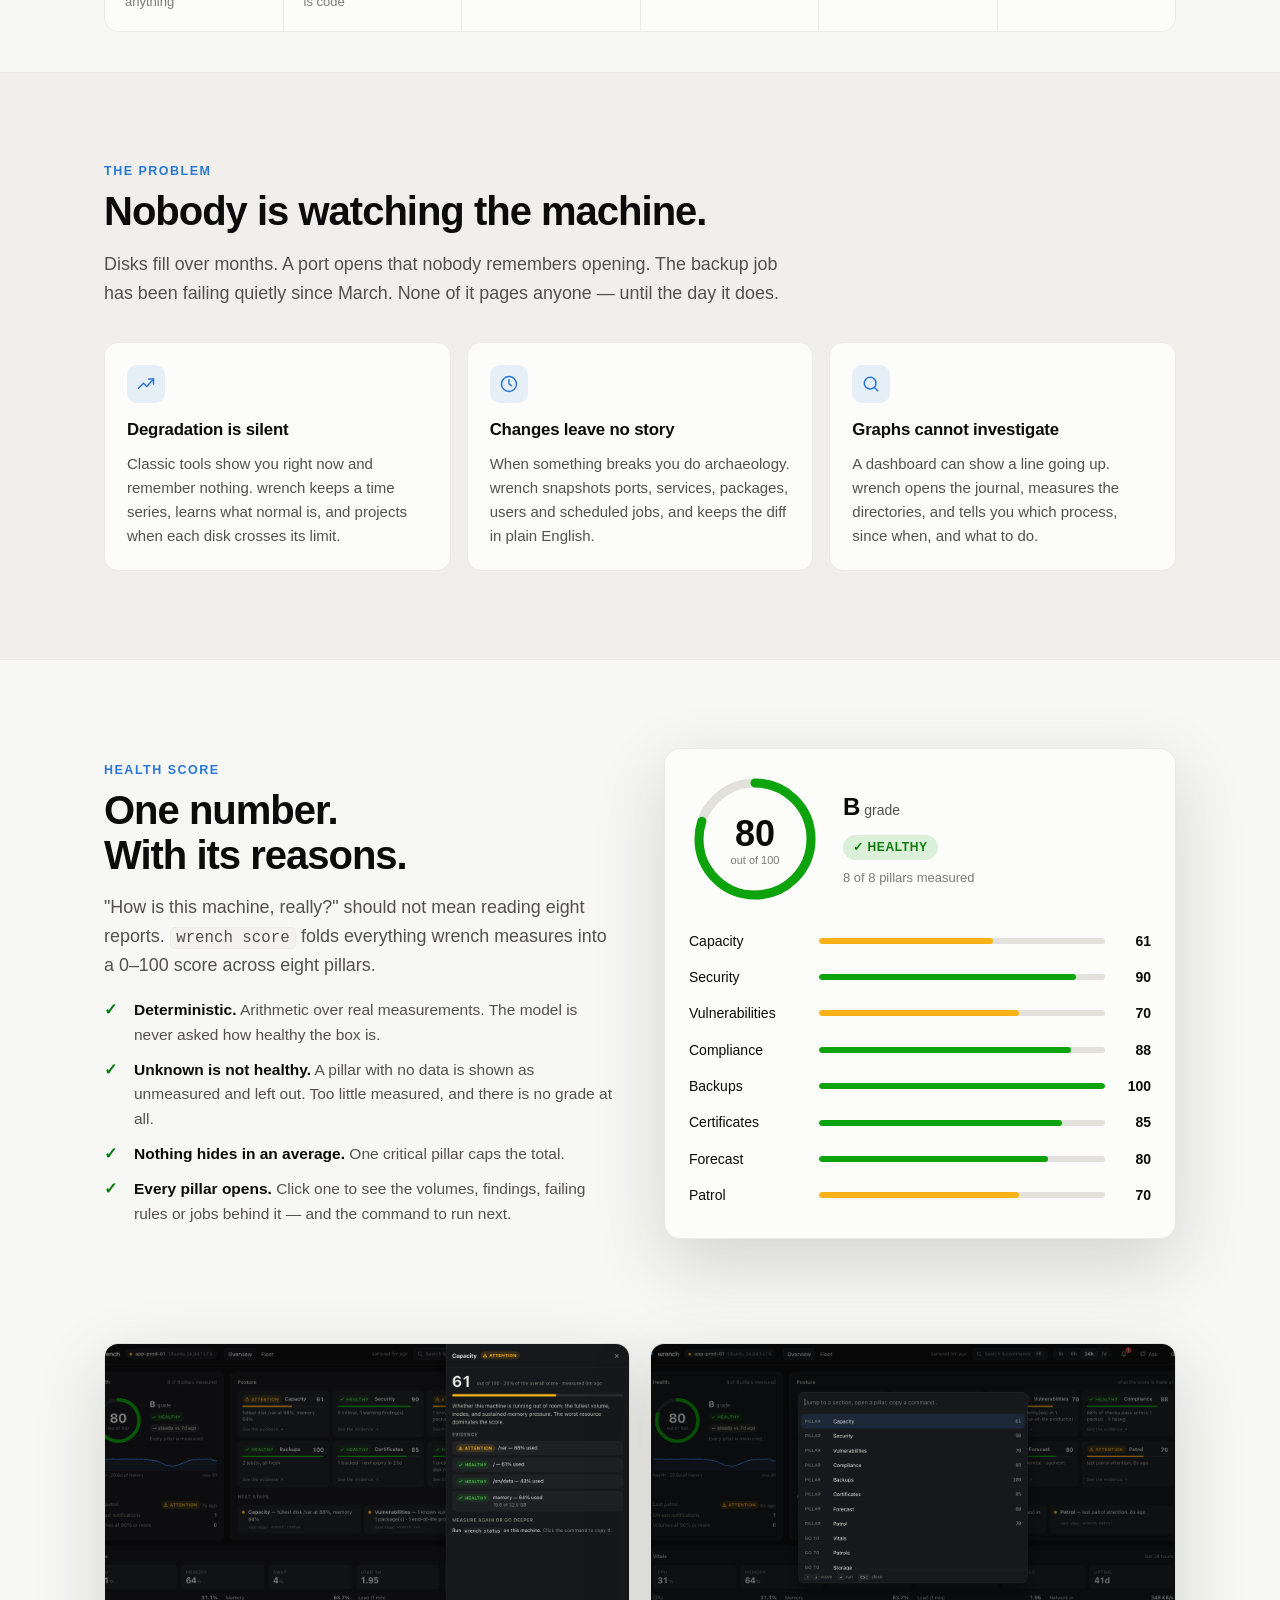
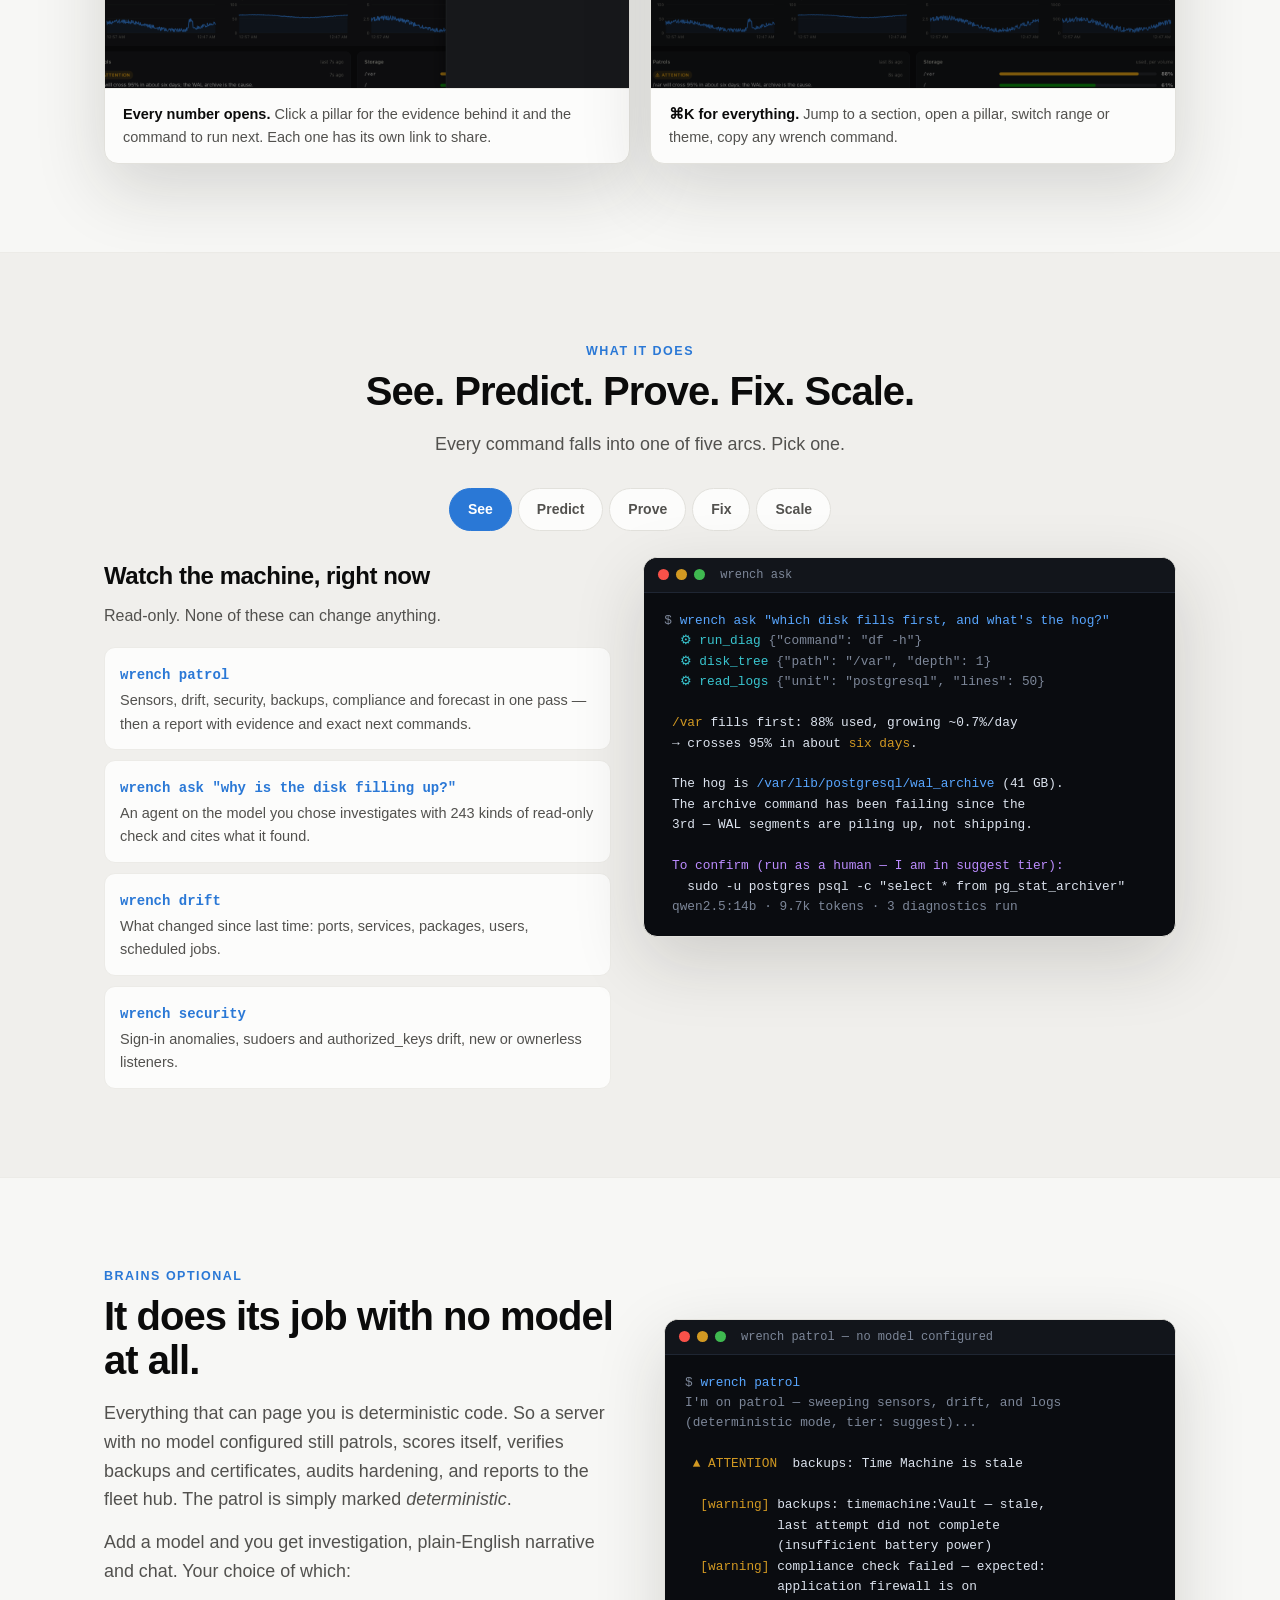
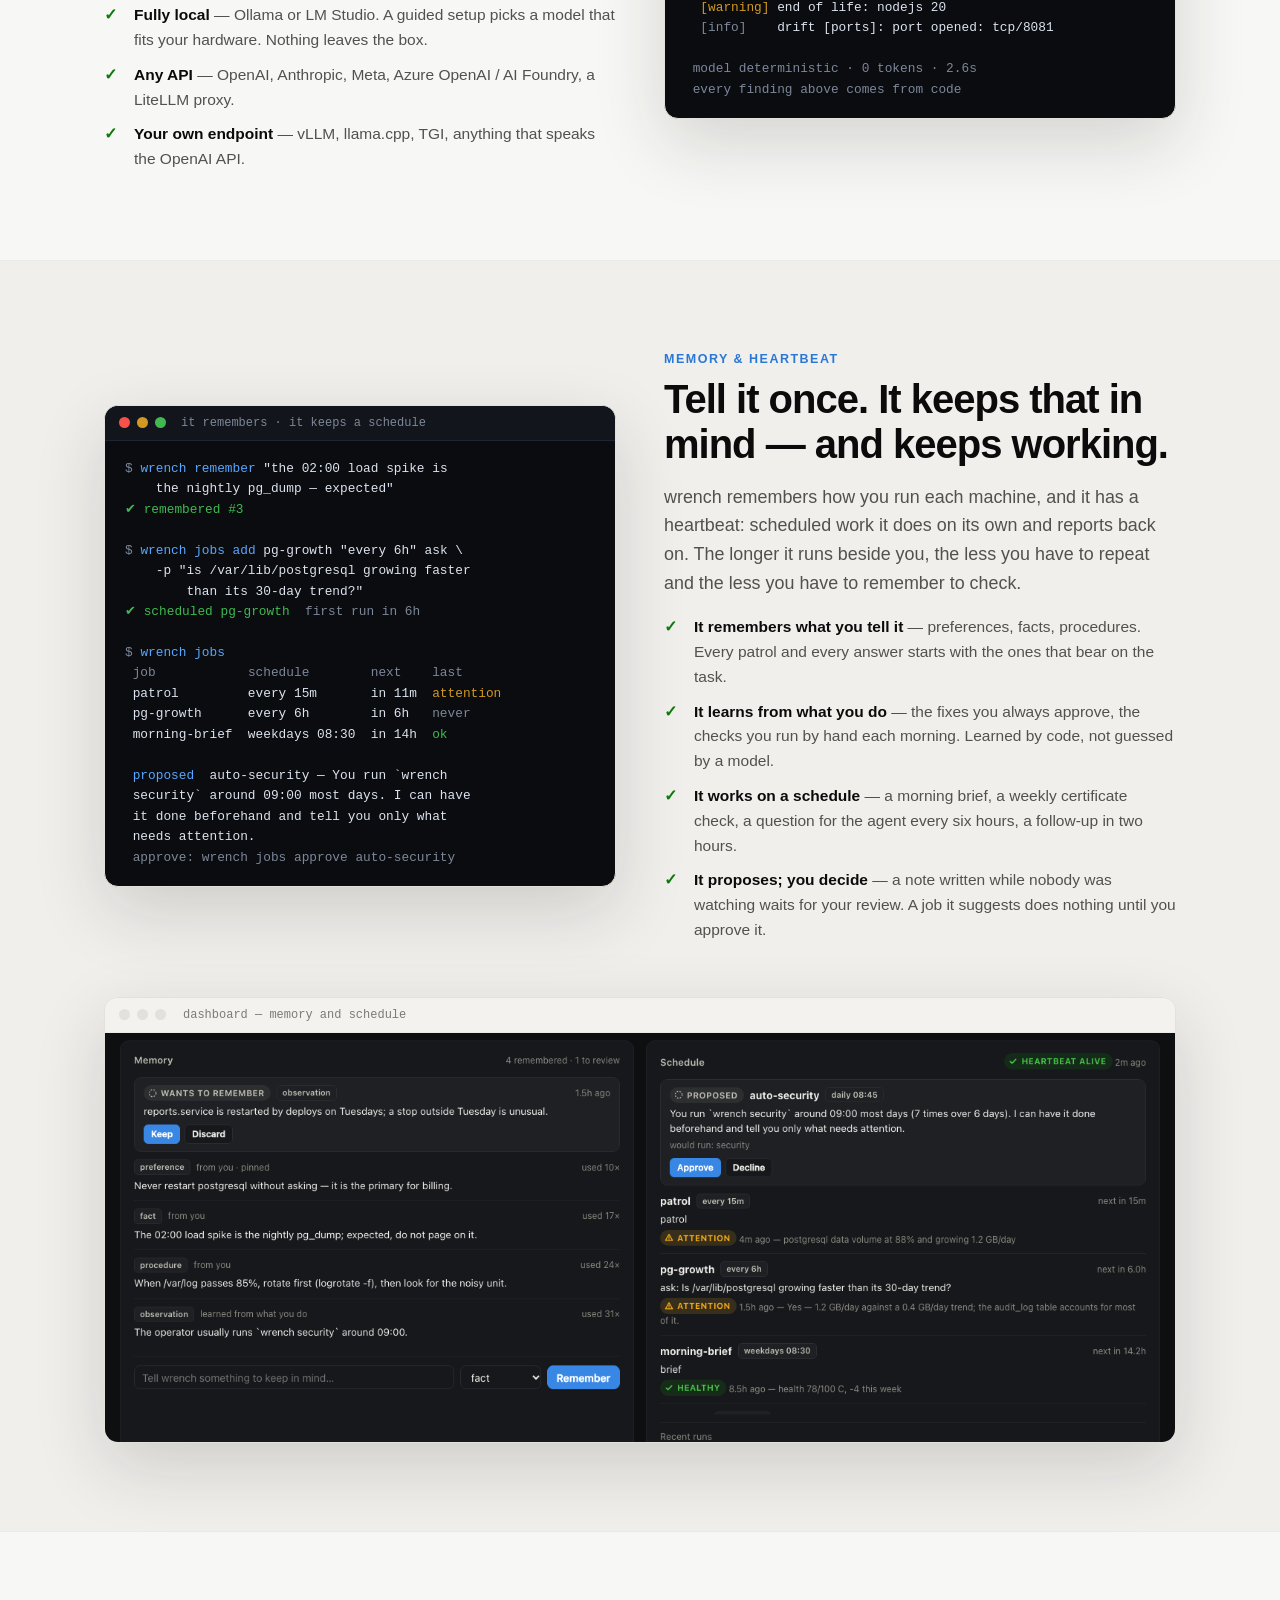
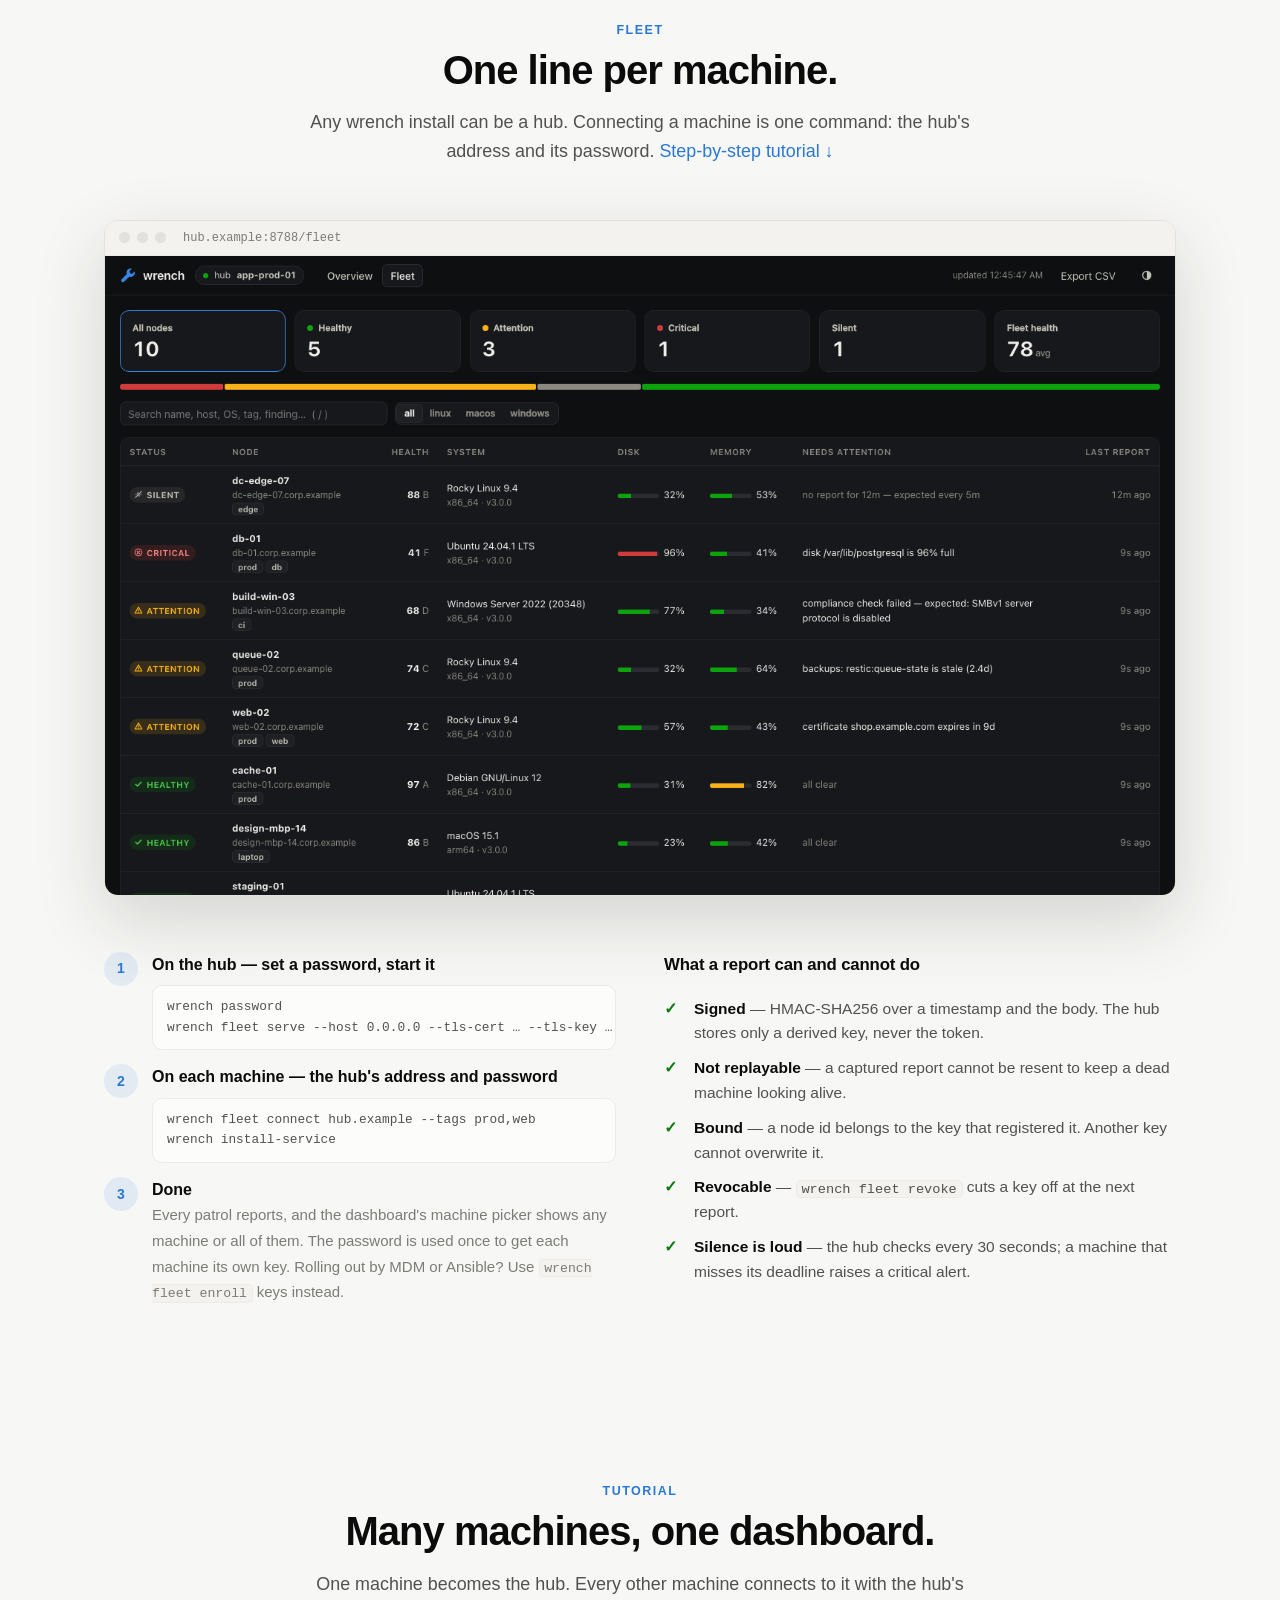
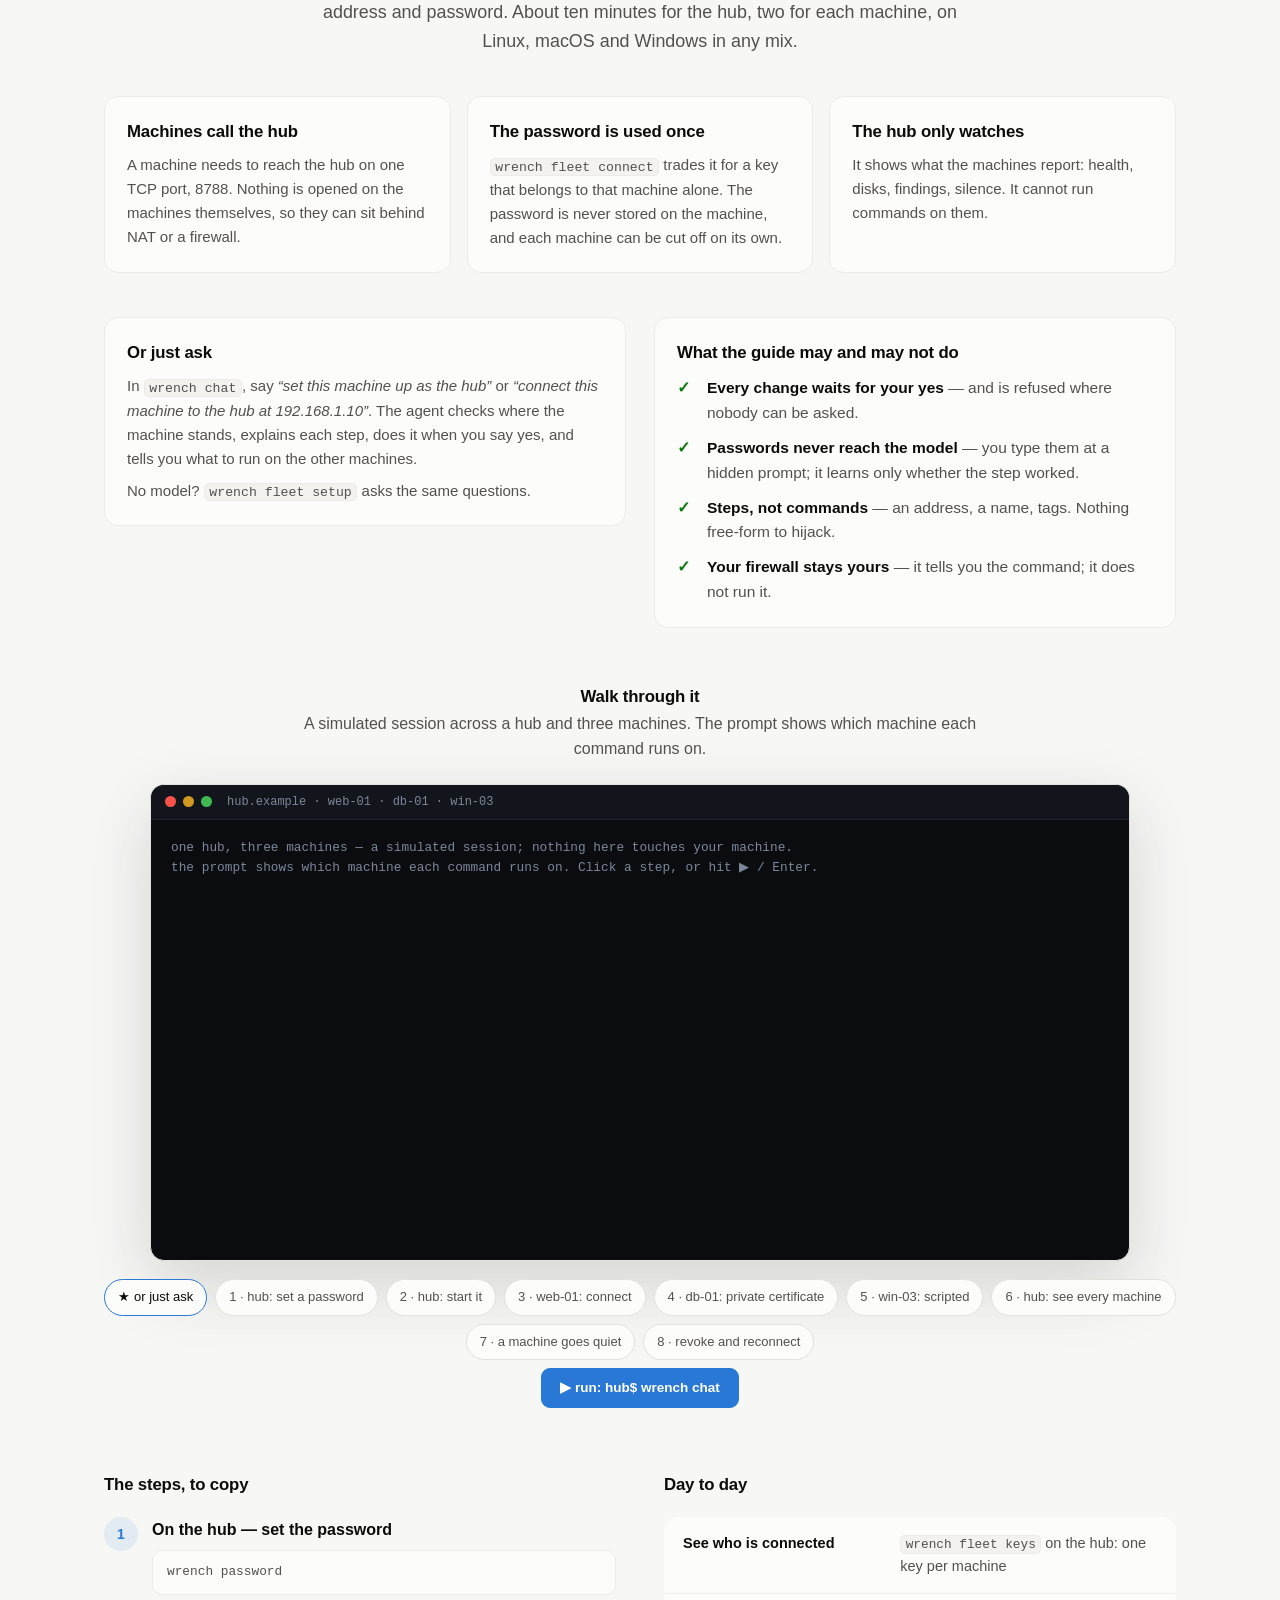
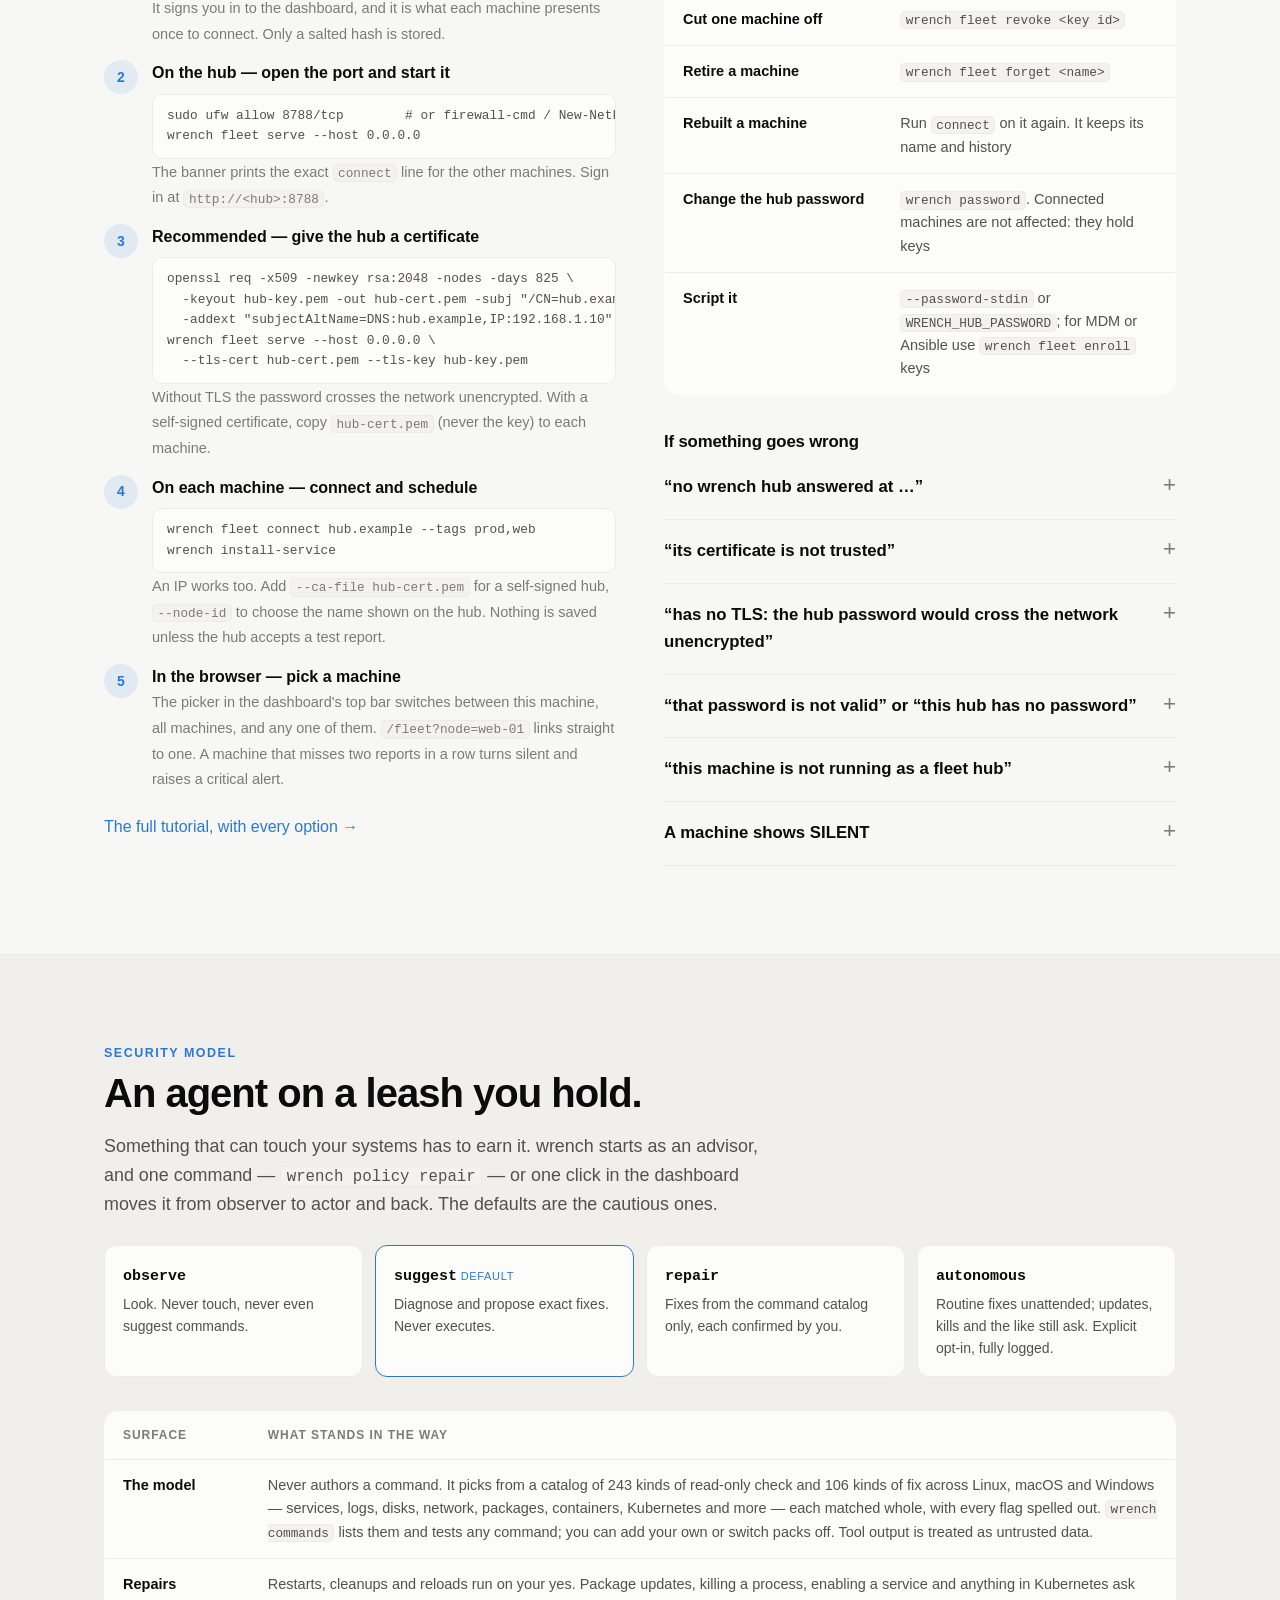
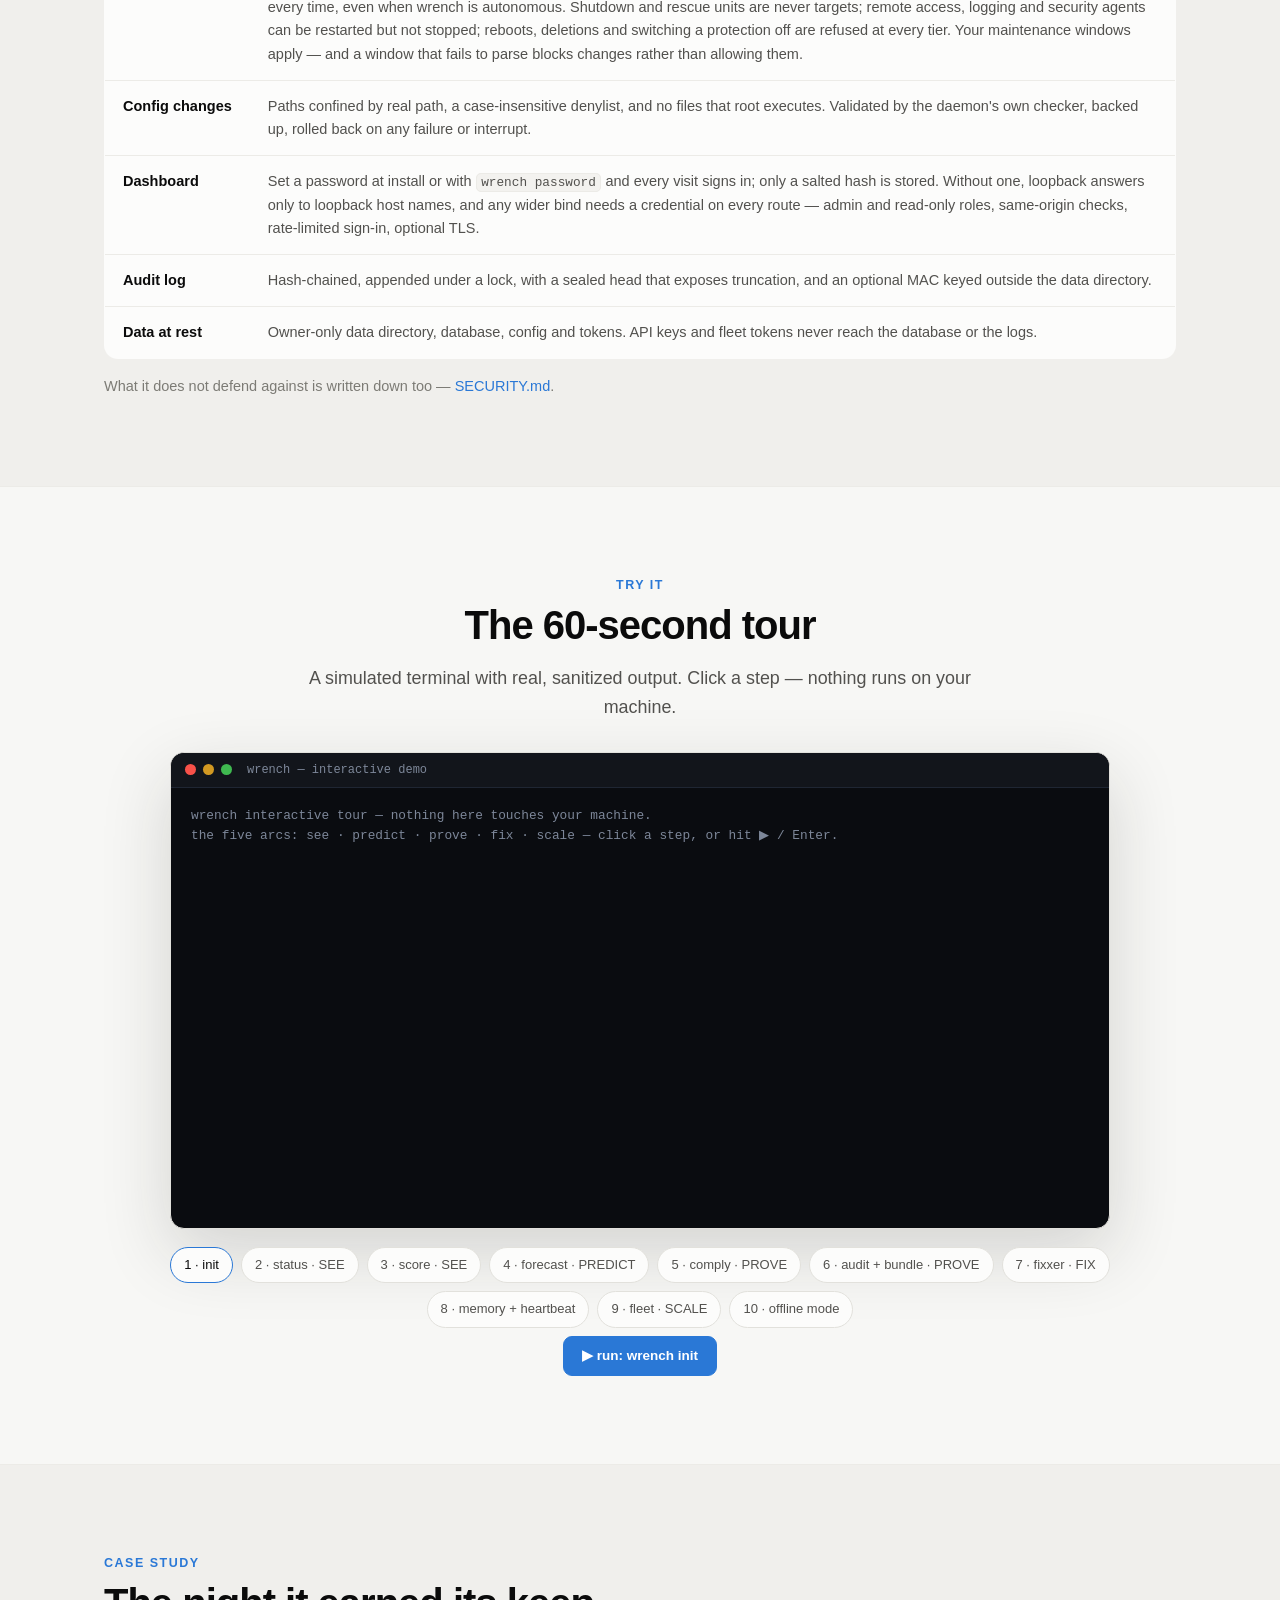
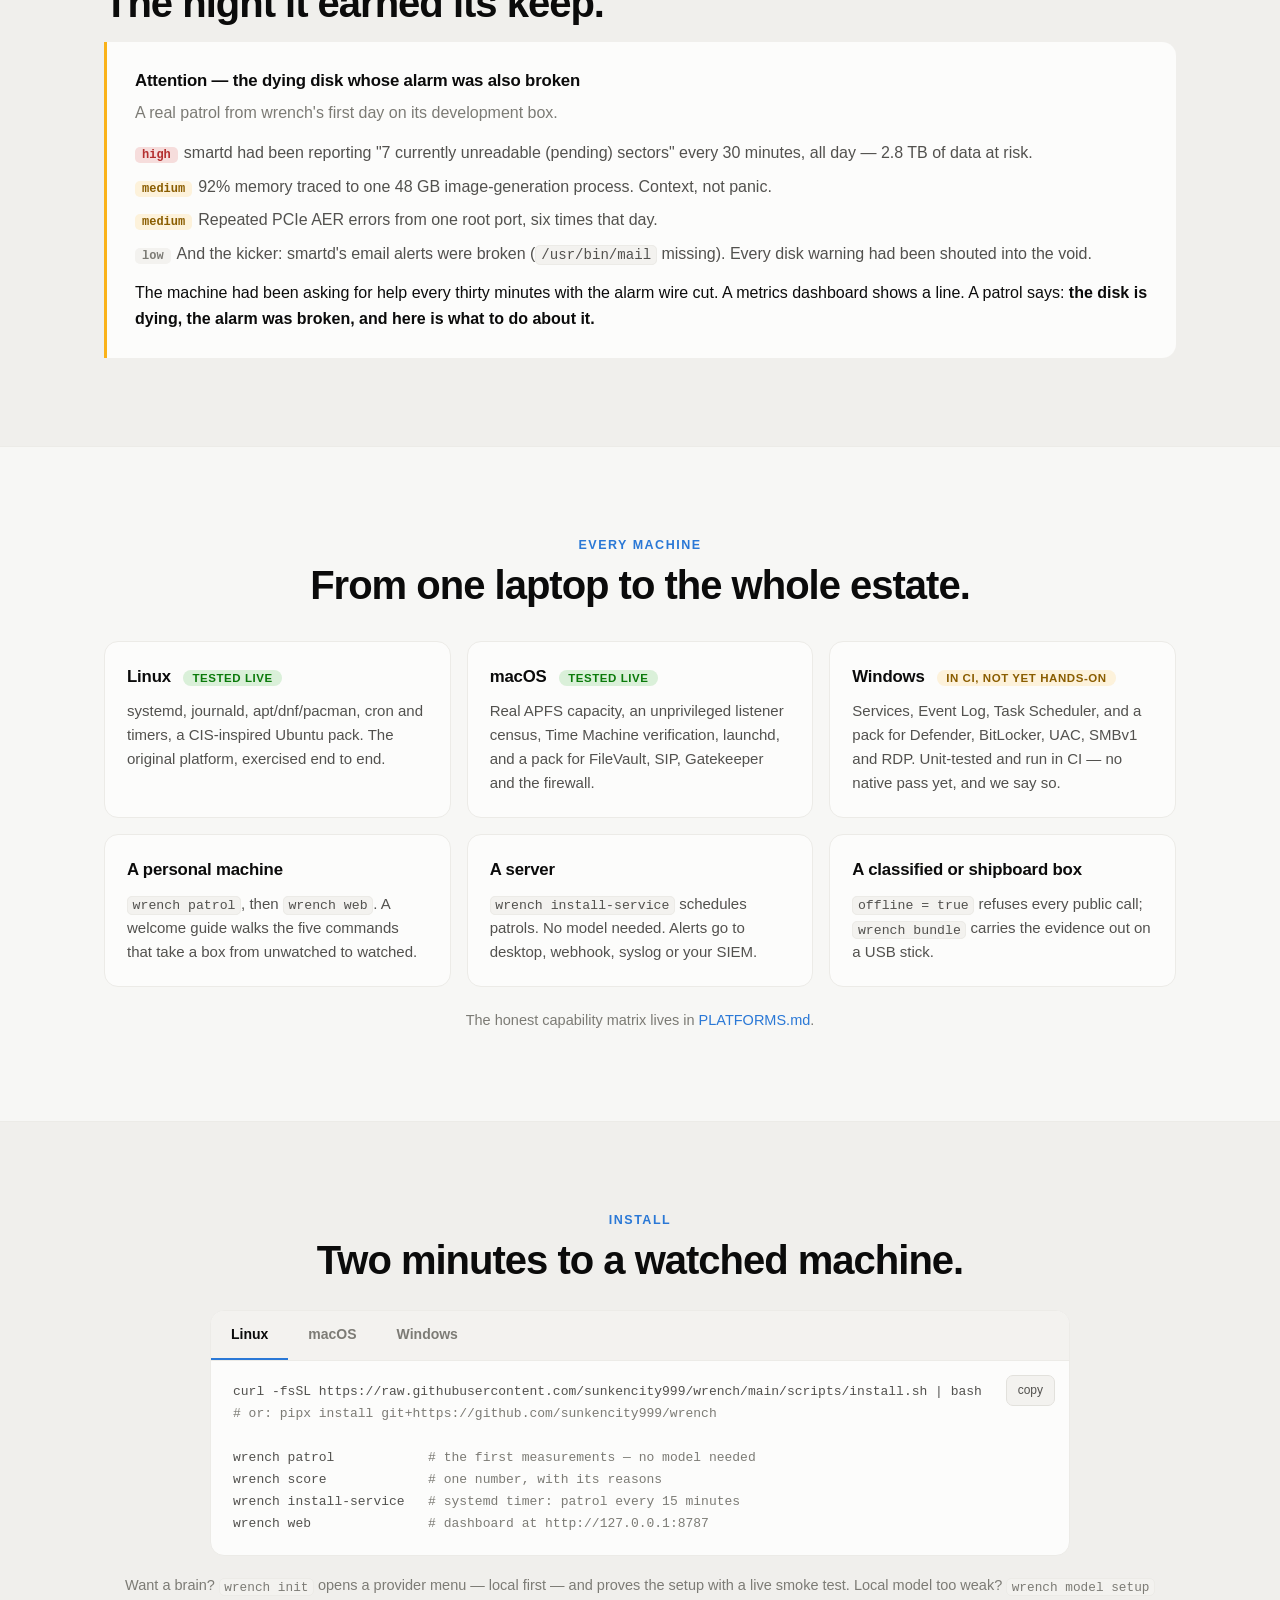
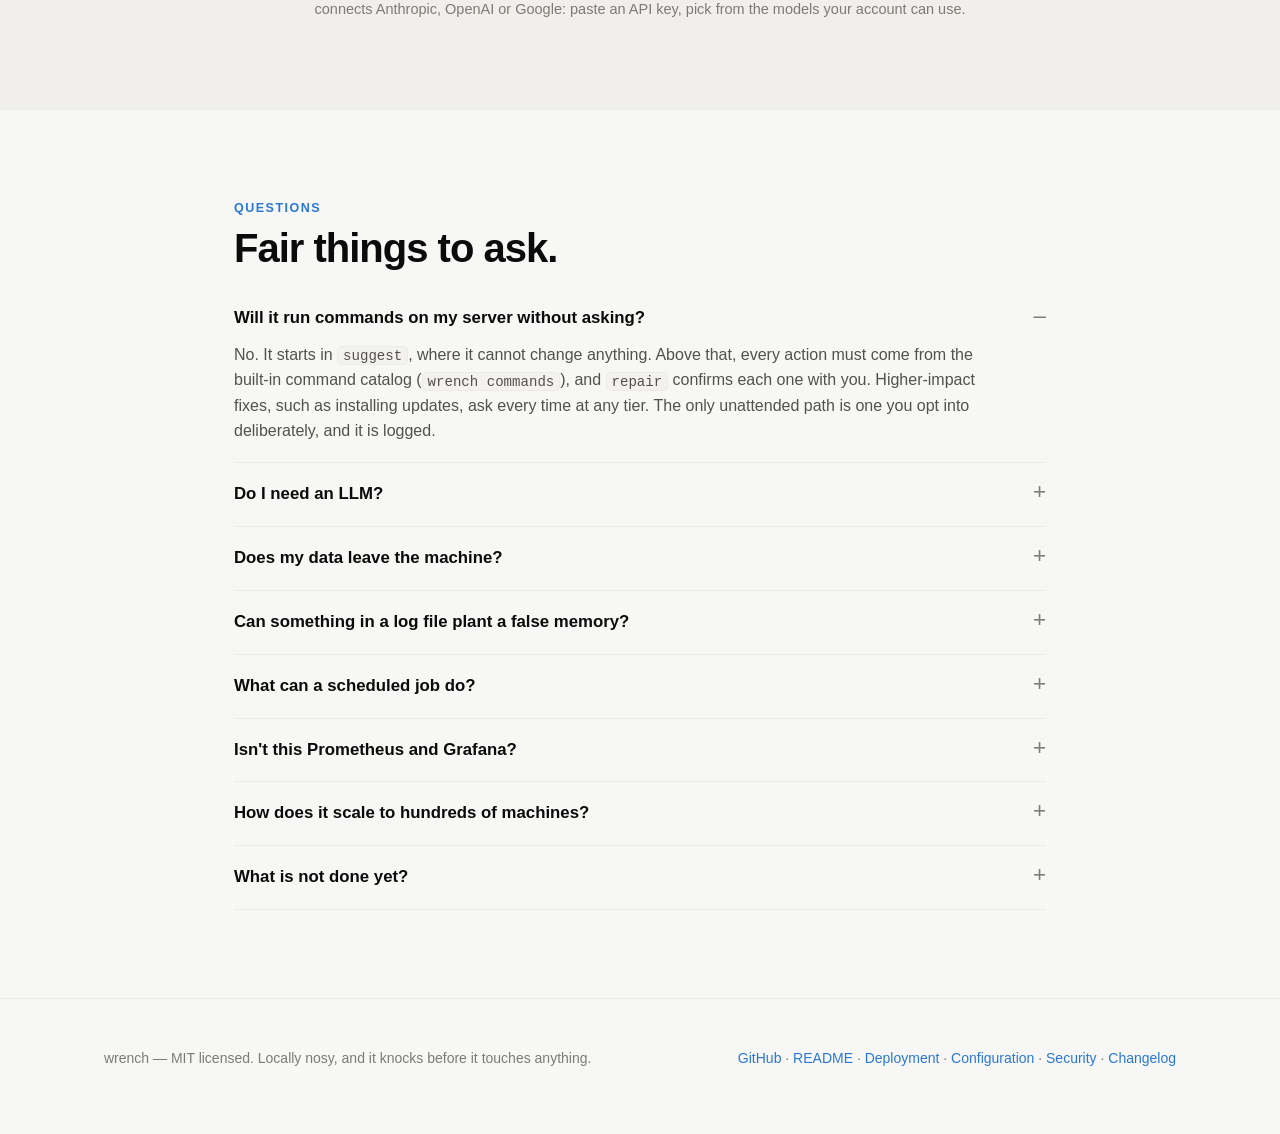
==== commit de5044d5: "wrench model: connect Anthropic, OpenAI or Google and pick from the account's live model list wrench" ====
--- a/docs/index.html
+++ b/docs/index.html
@@ -669,7 +669,7 @@
 wrench install-service   <span class="cmt"># Scheduled Task: patrol every 15 minutes</span>
 wrench web               <span class="cmt"># dashboard at http://127.0.0.1:8787</span></pre></div>
   </div>
-  <p class="dim" style="margin-top:18px;font-size:14.5px">Want a brain? <code>wrench init</code> opens a provider menu — local first — and proves the setup with a live smoke test.</p>
+  <p class="dim" style="margin-top:18px;font-size:14.5px">Want a brain? <code>wrench init</code> opens a provider menu — local first — and proves the setup with a live smoke test. Local model too weak? <code>wrench model setup</code> connects Anthropic, OpenAI or Google: paste an API key, pick from the models your account can use.</p>
 </div></section>
 
 <section id="faq"><div class="wrap" style="max-width:860px">
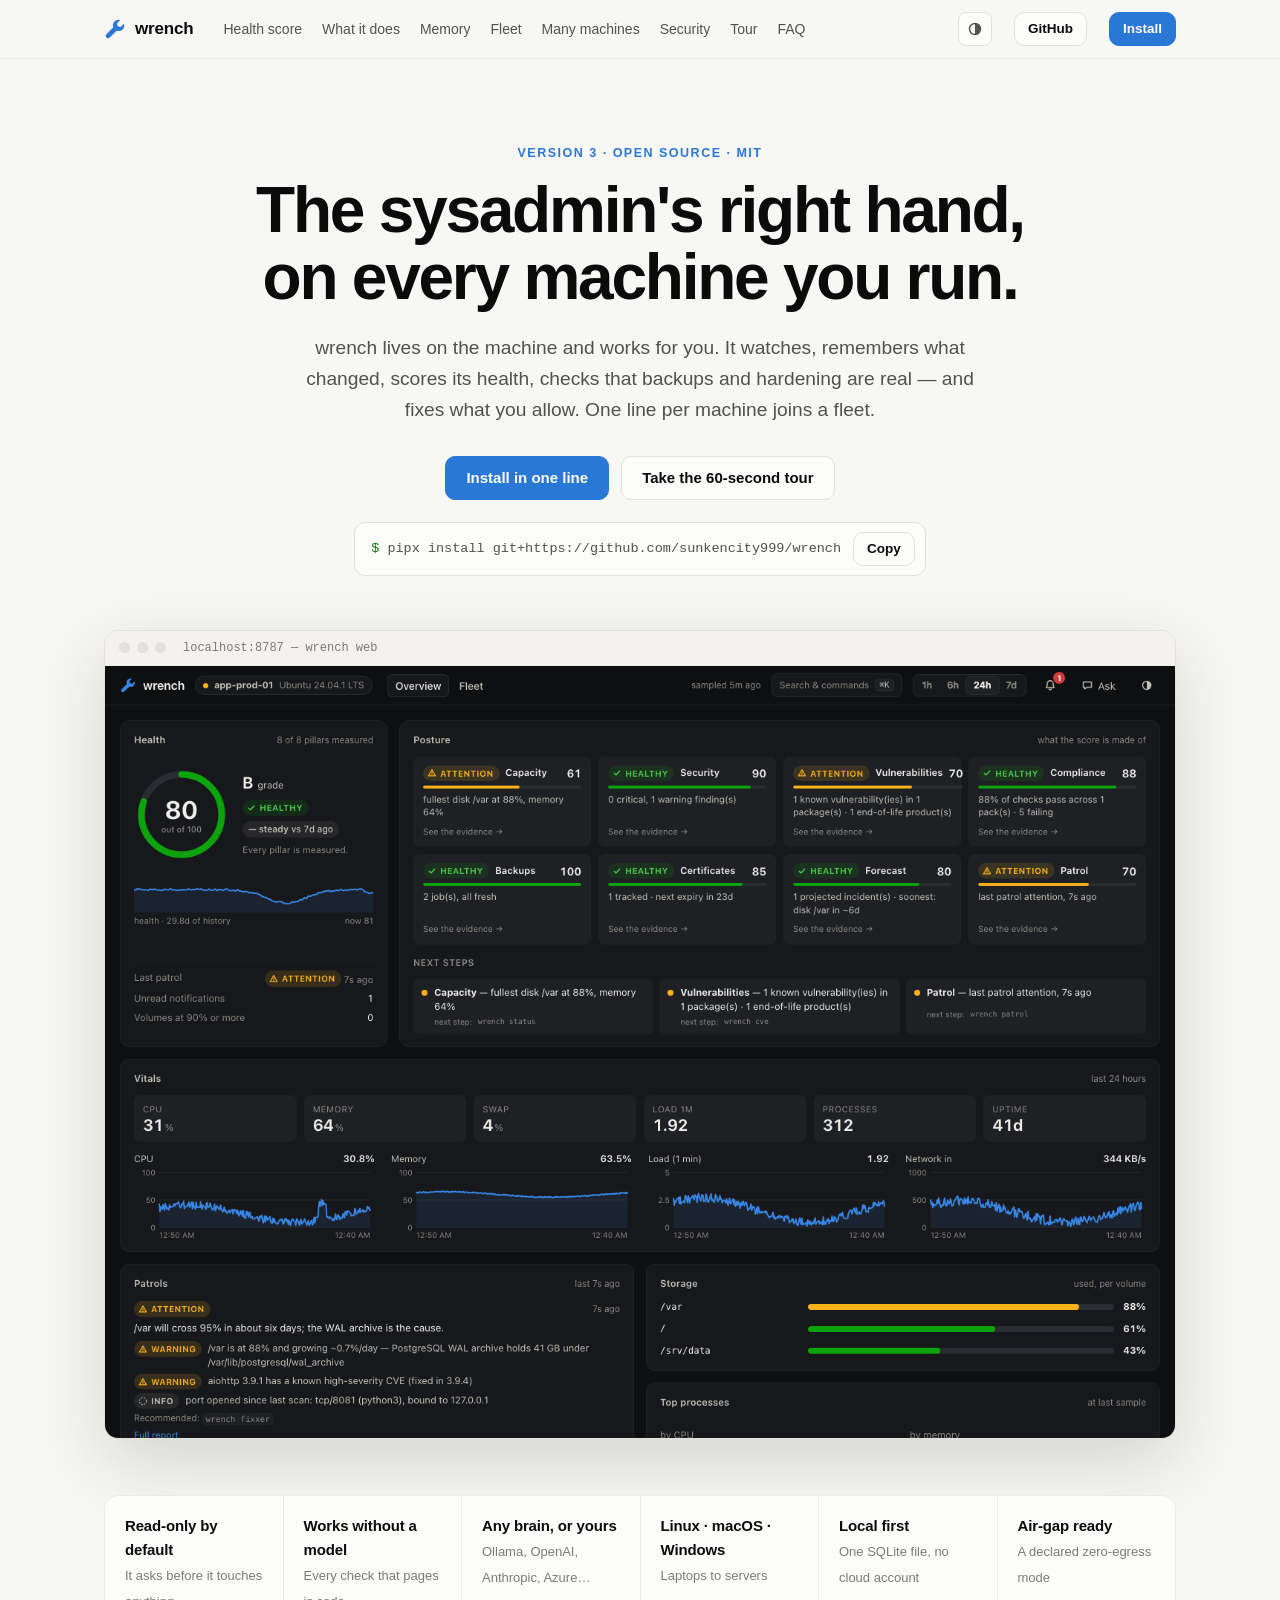
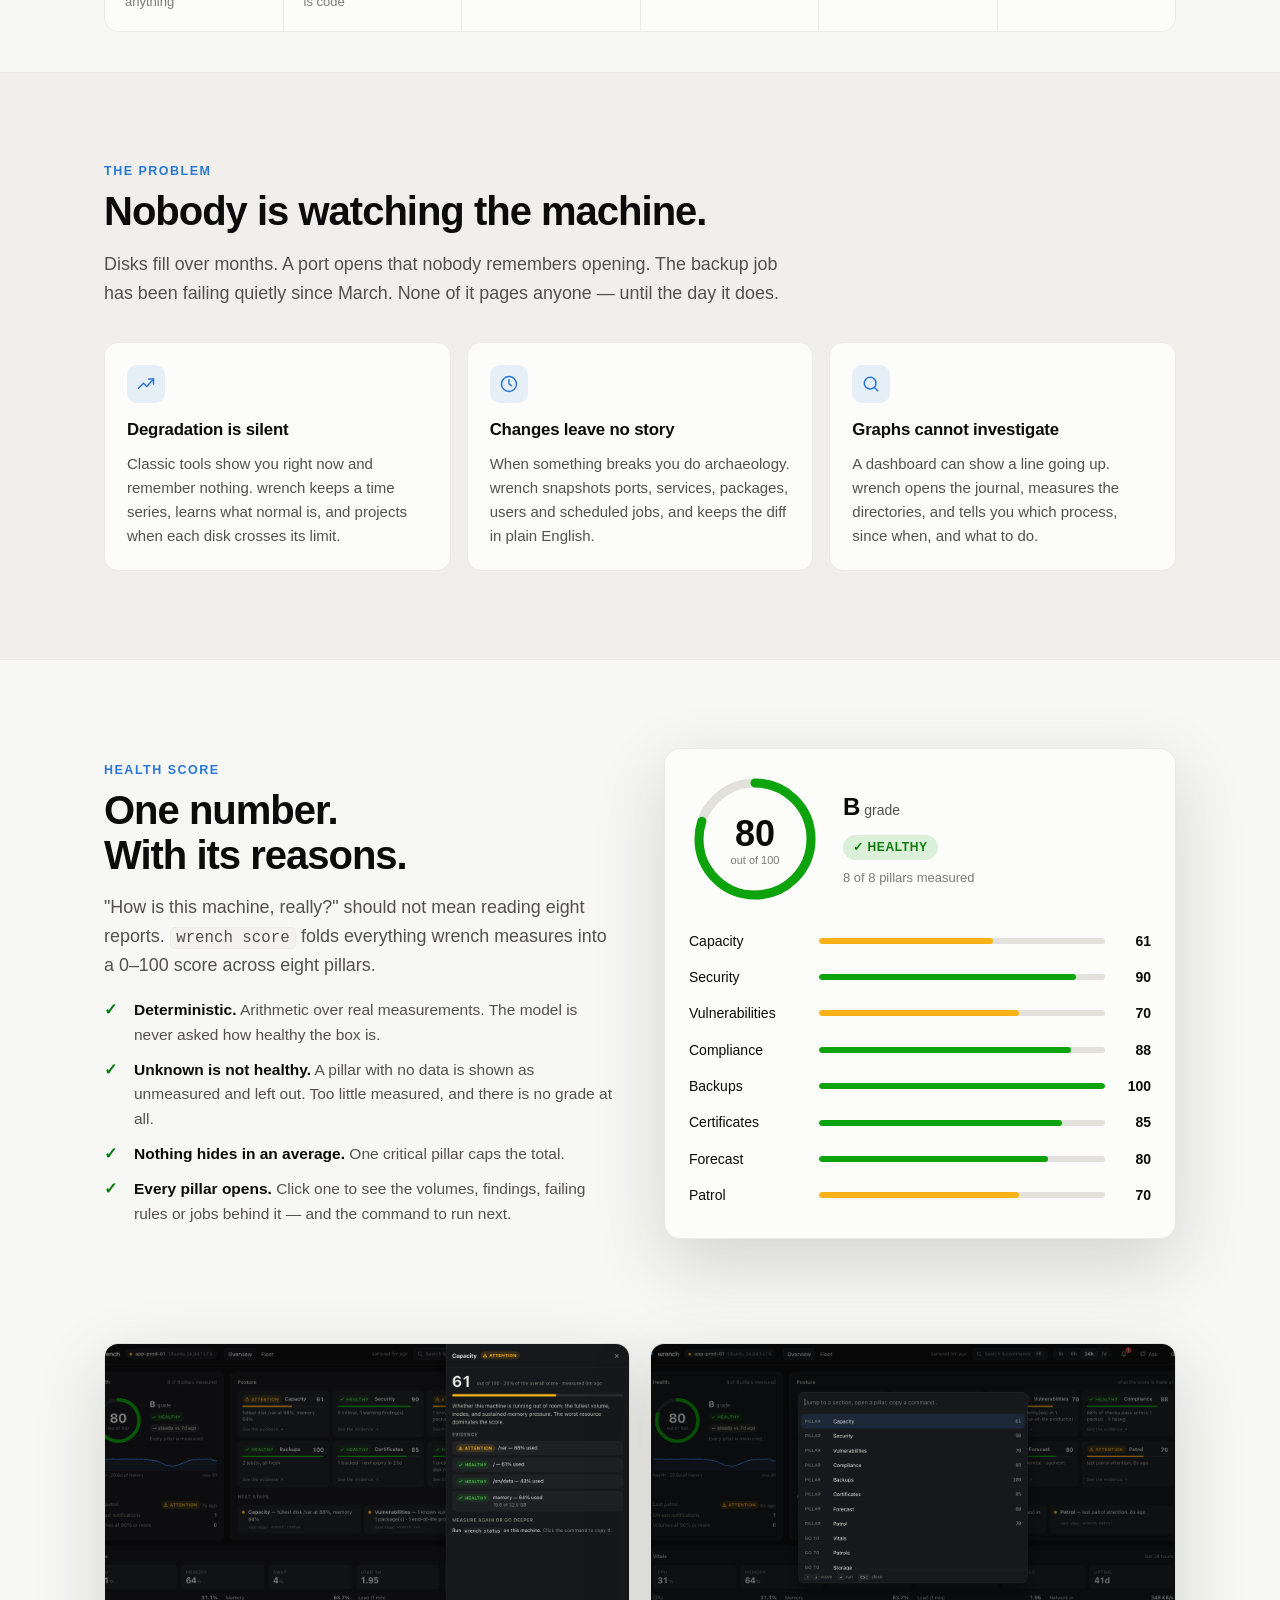
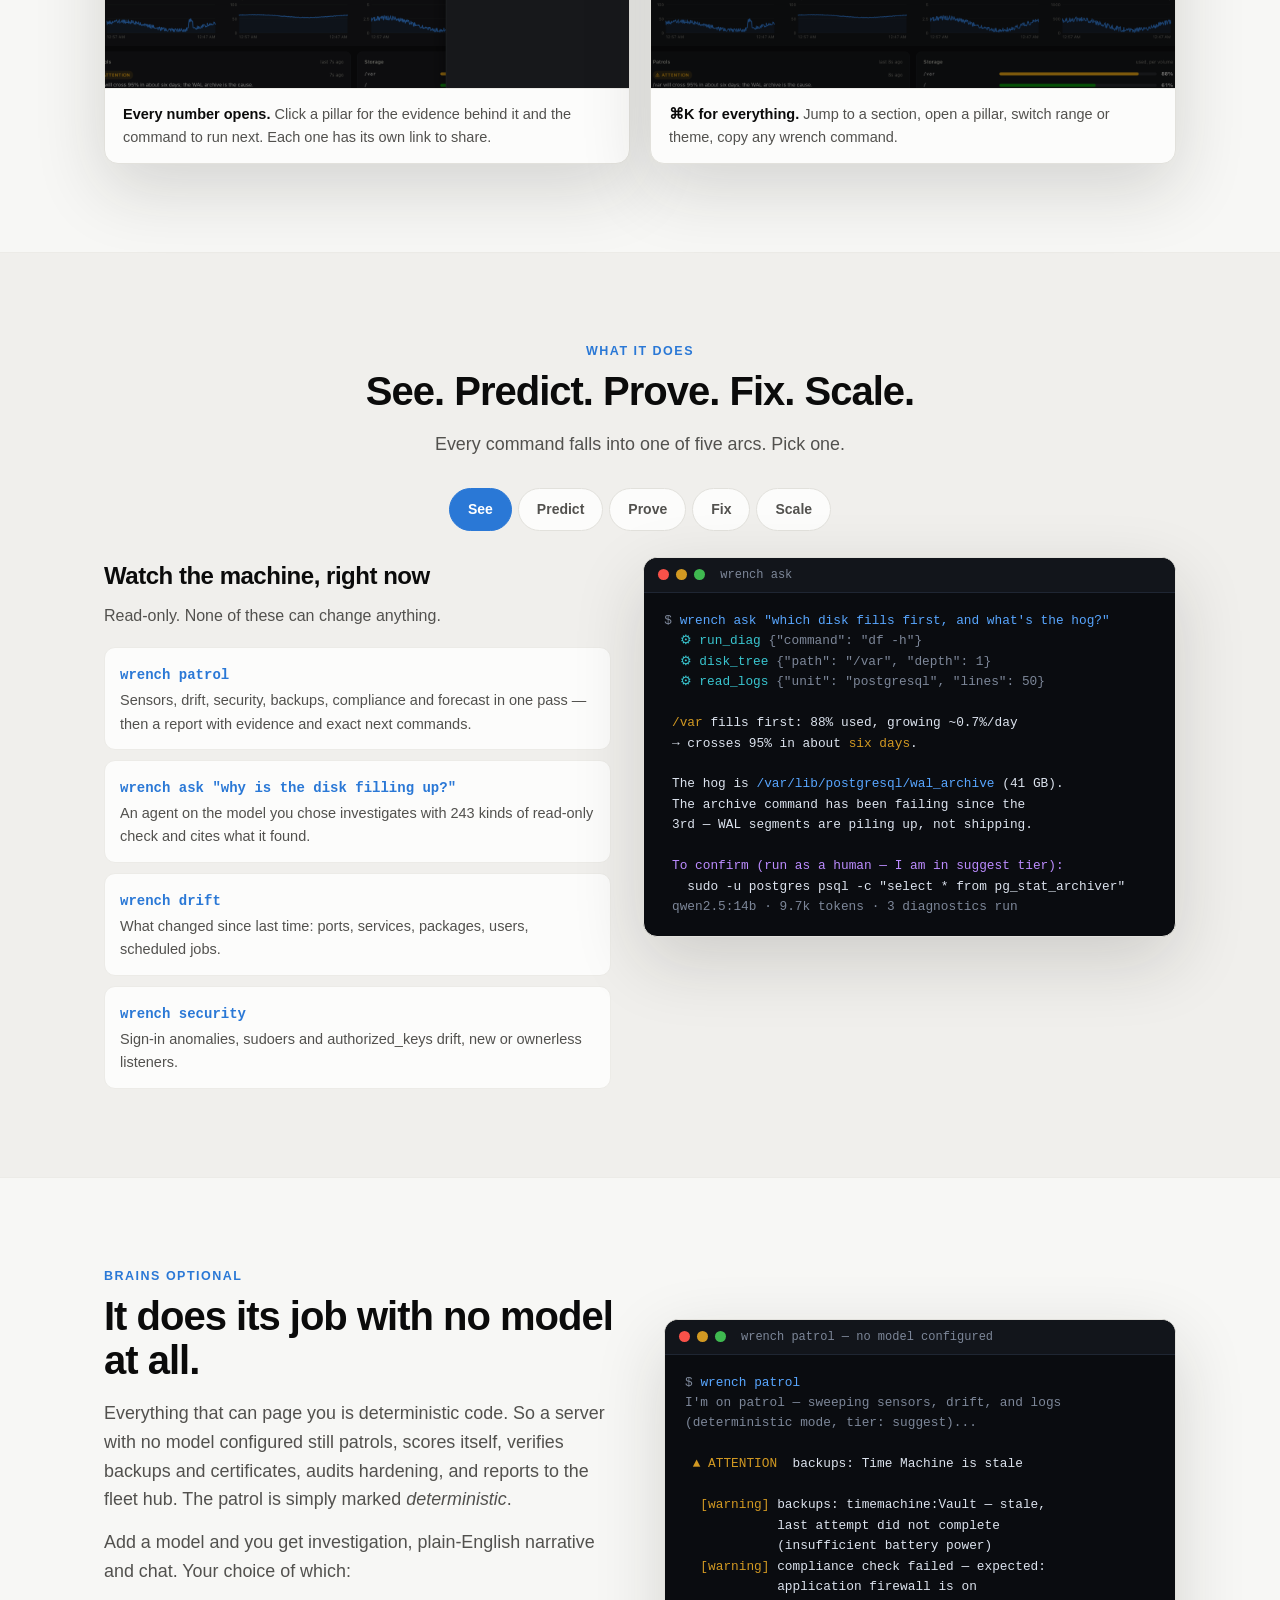
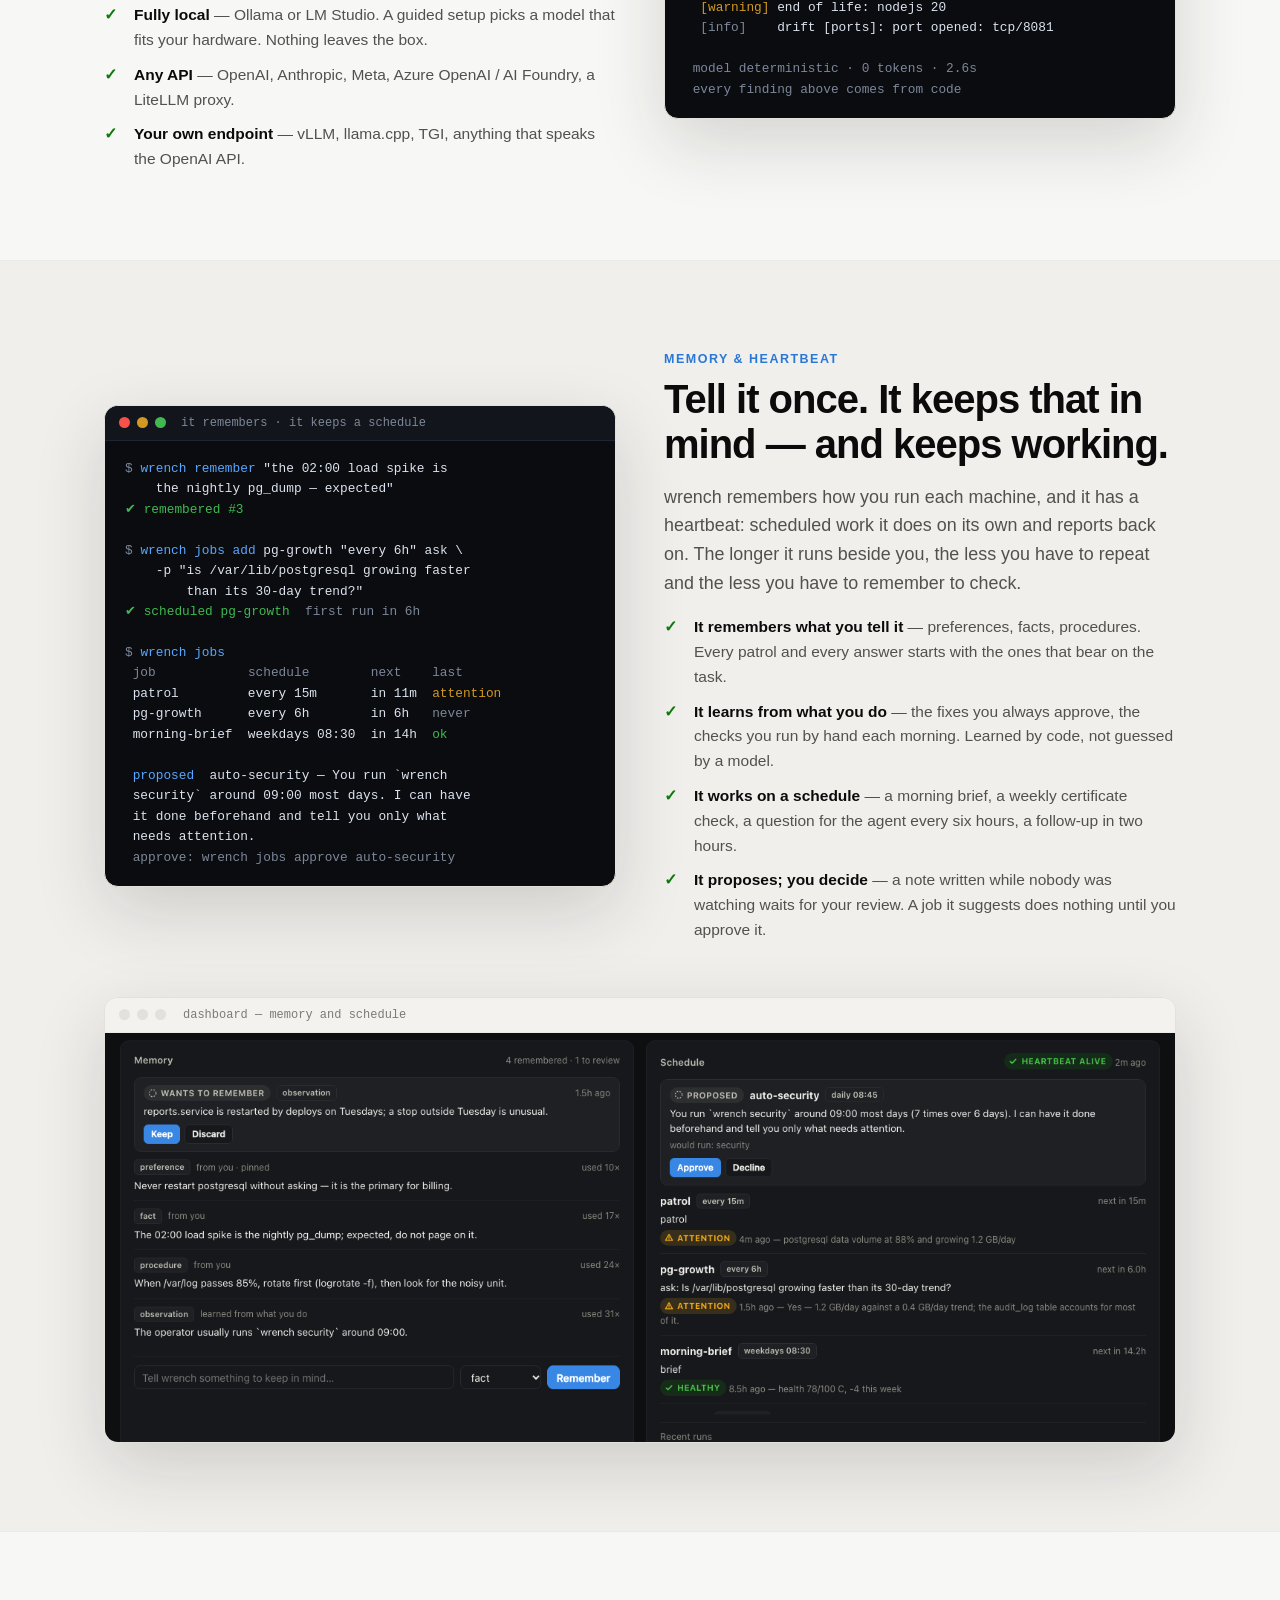
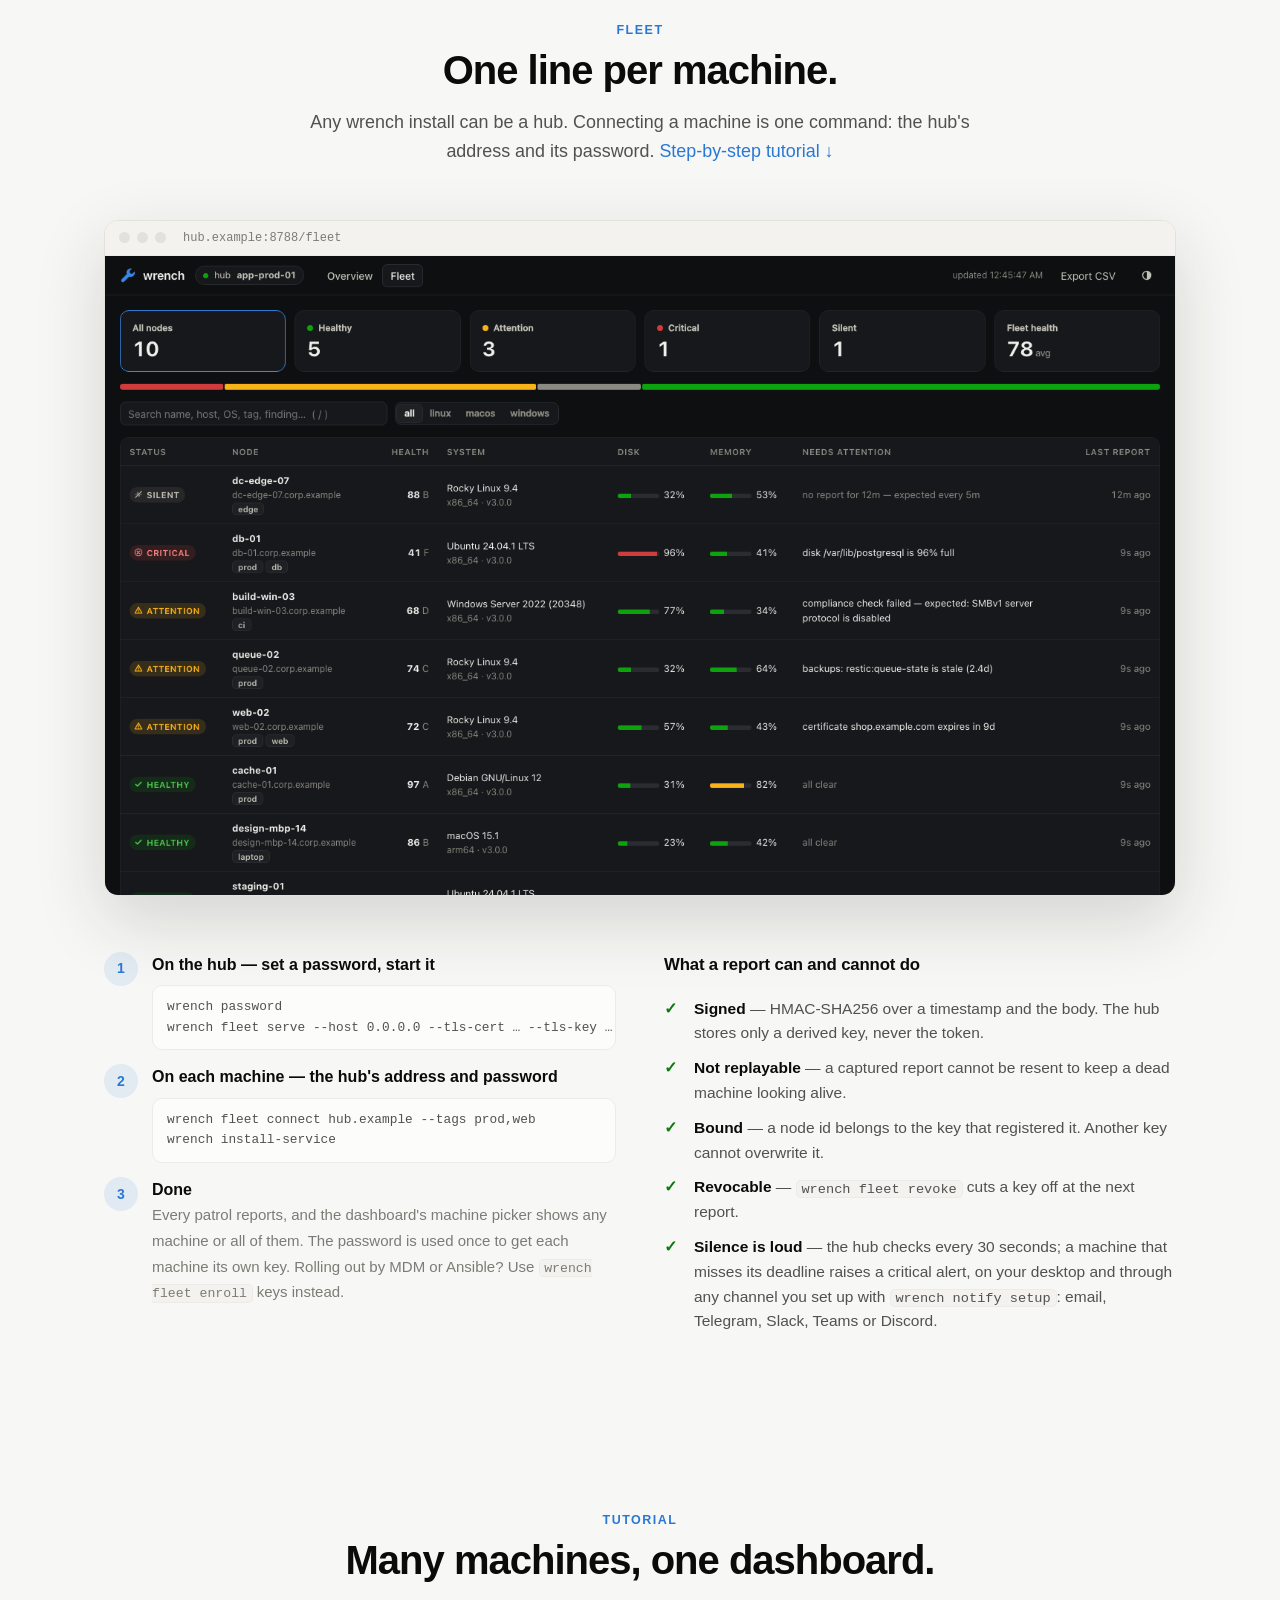
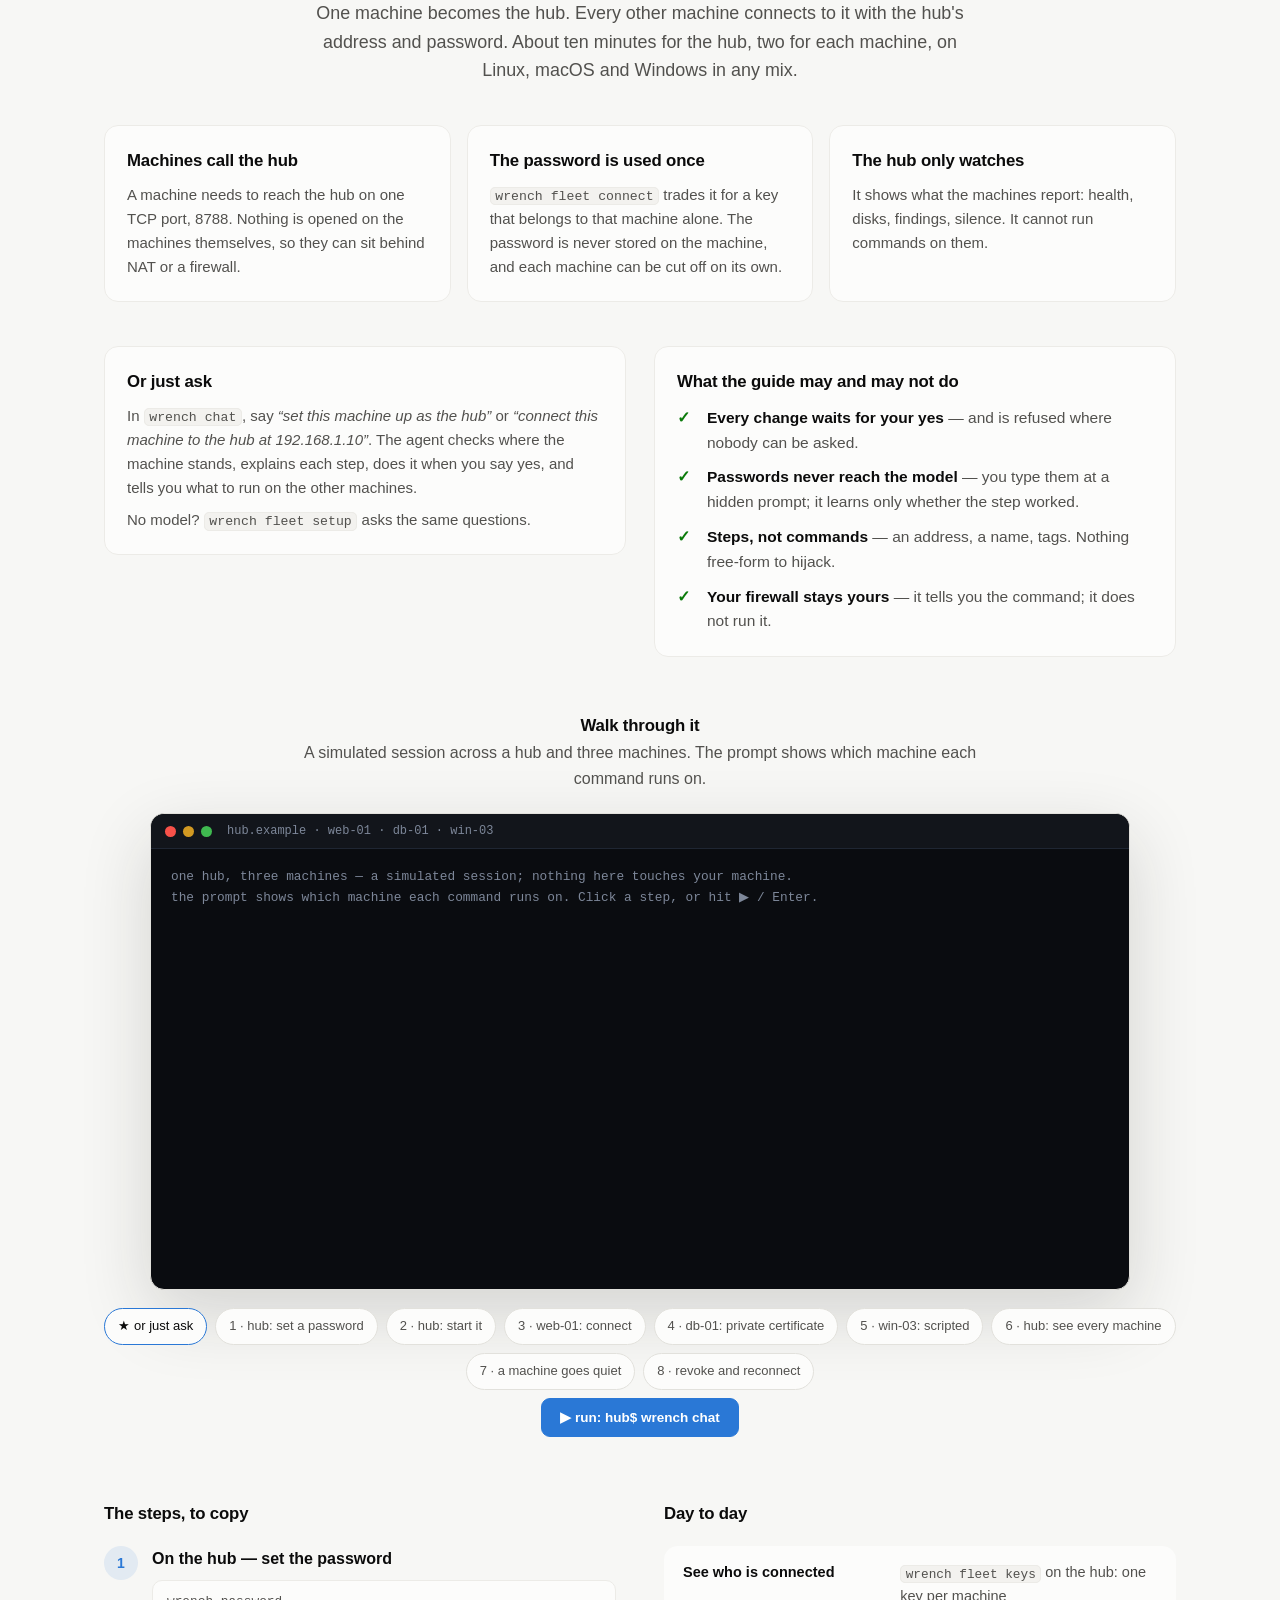
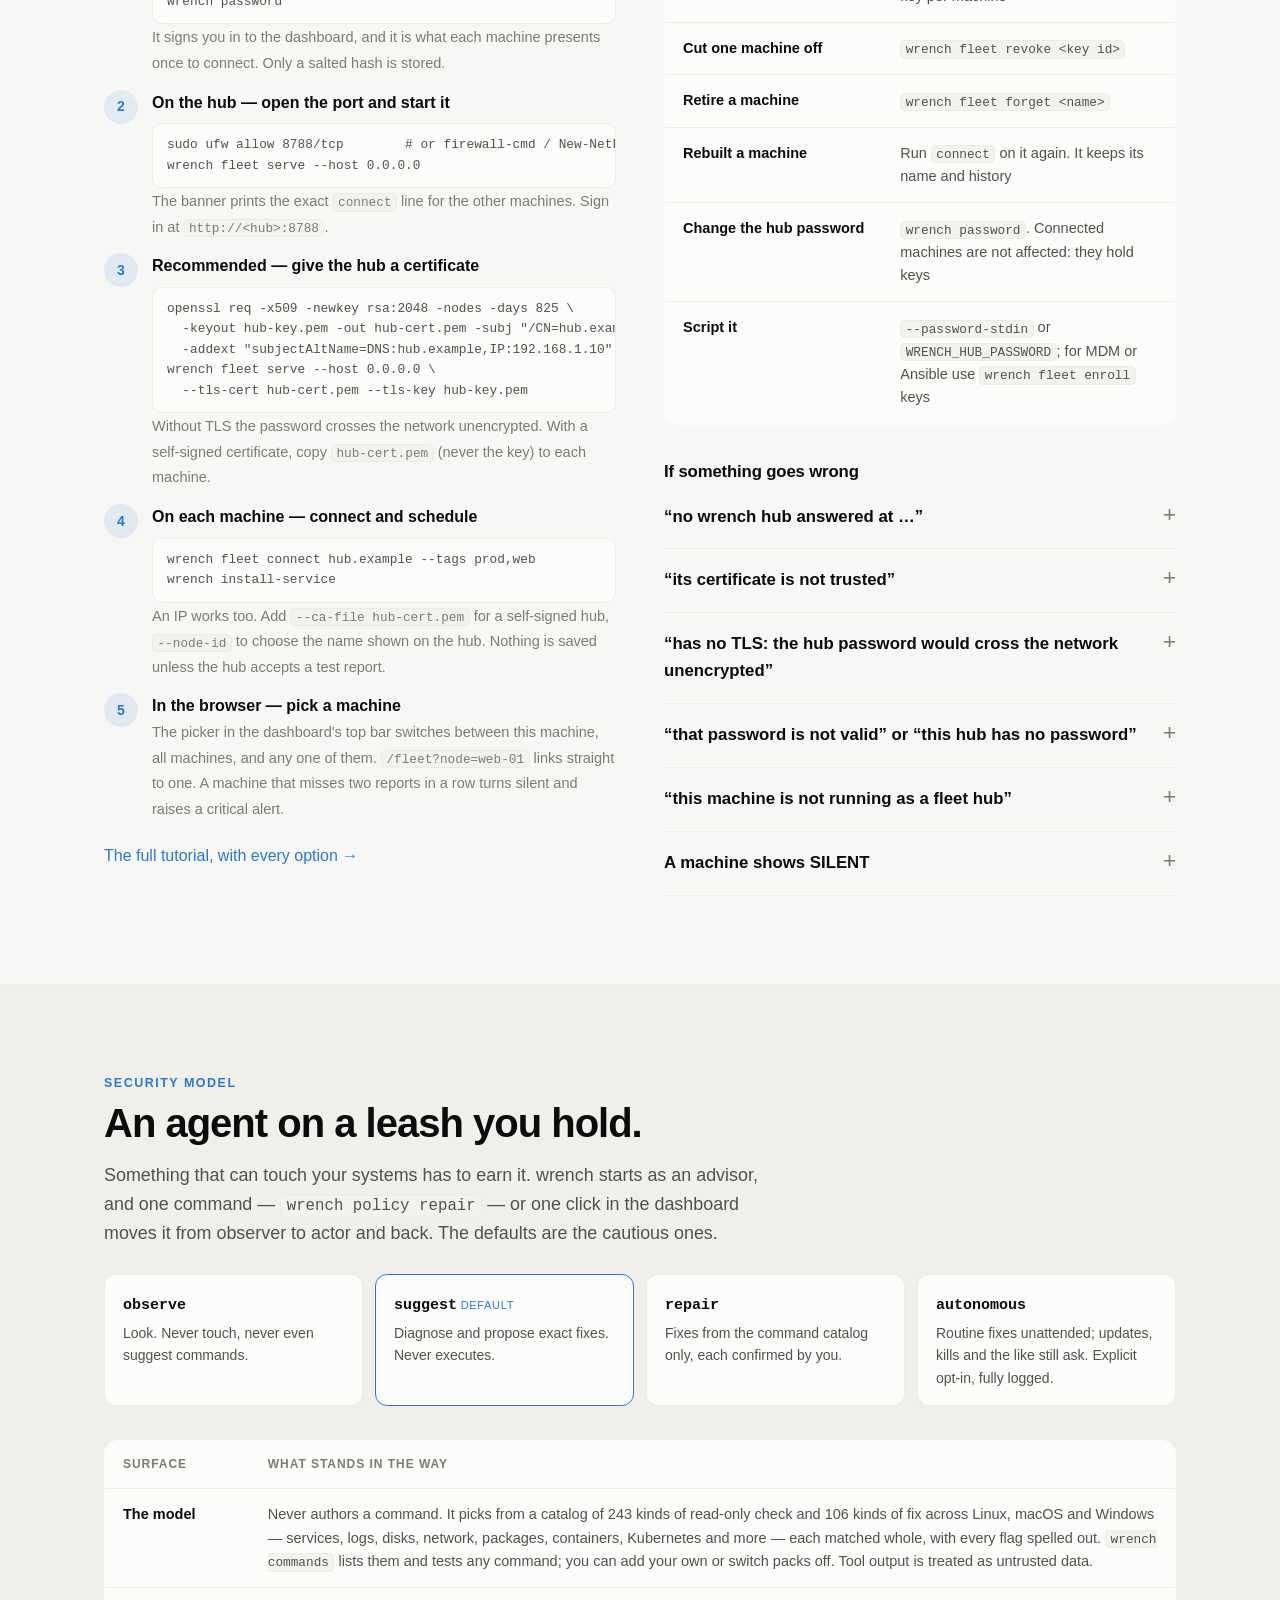
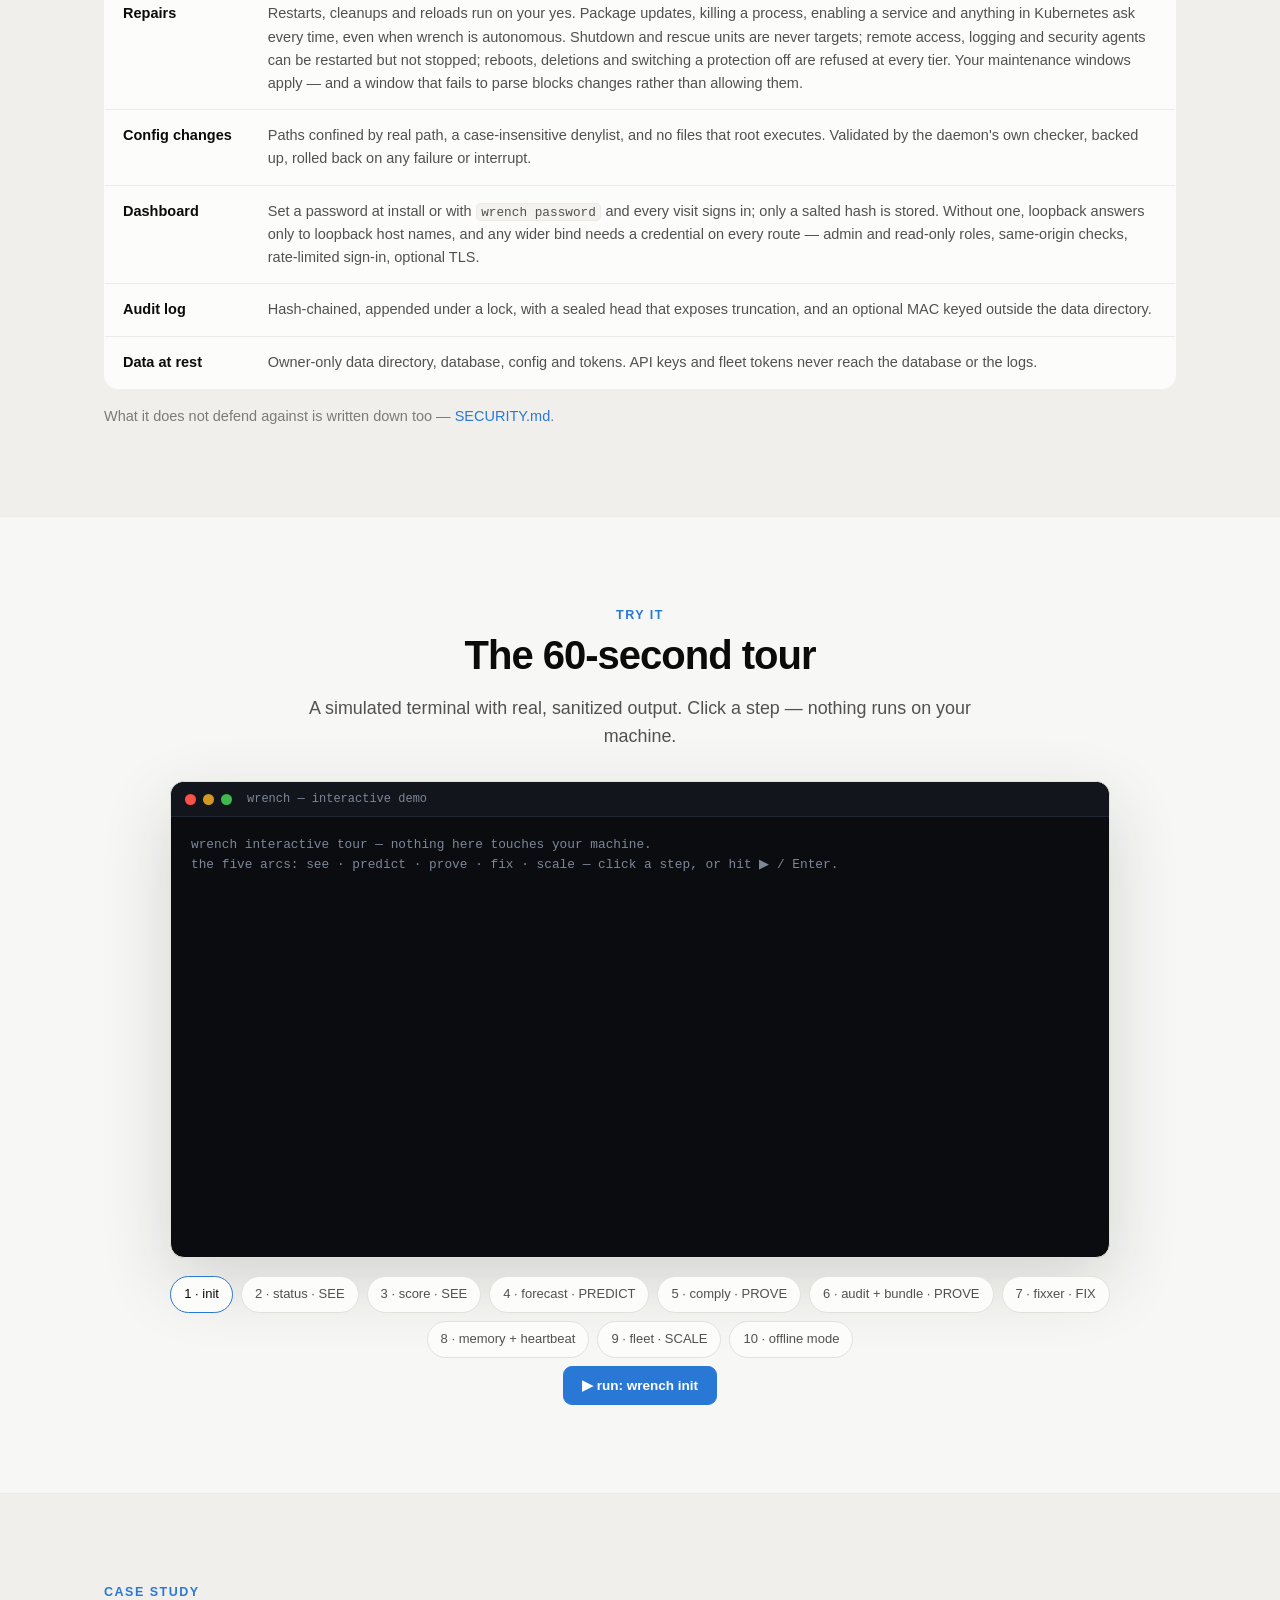
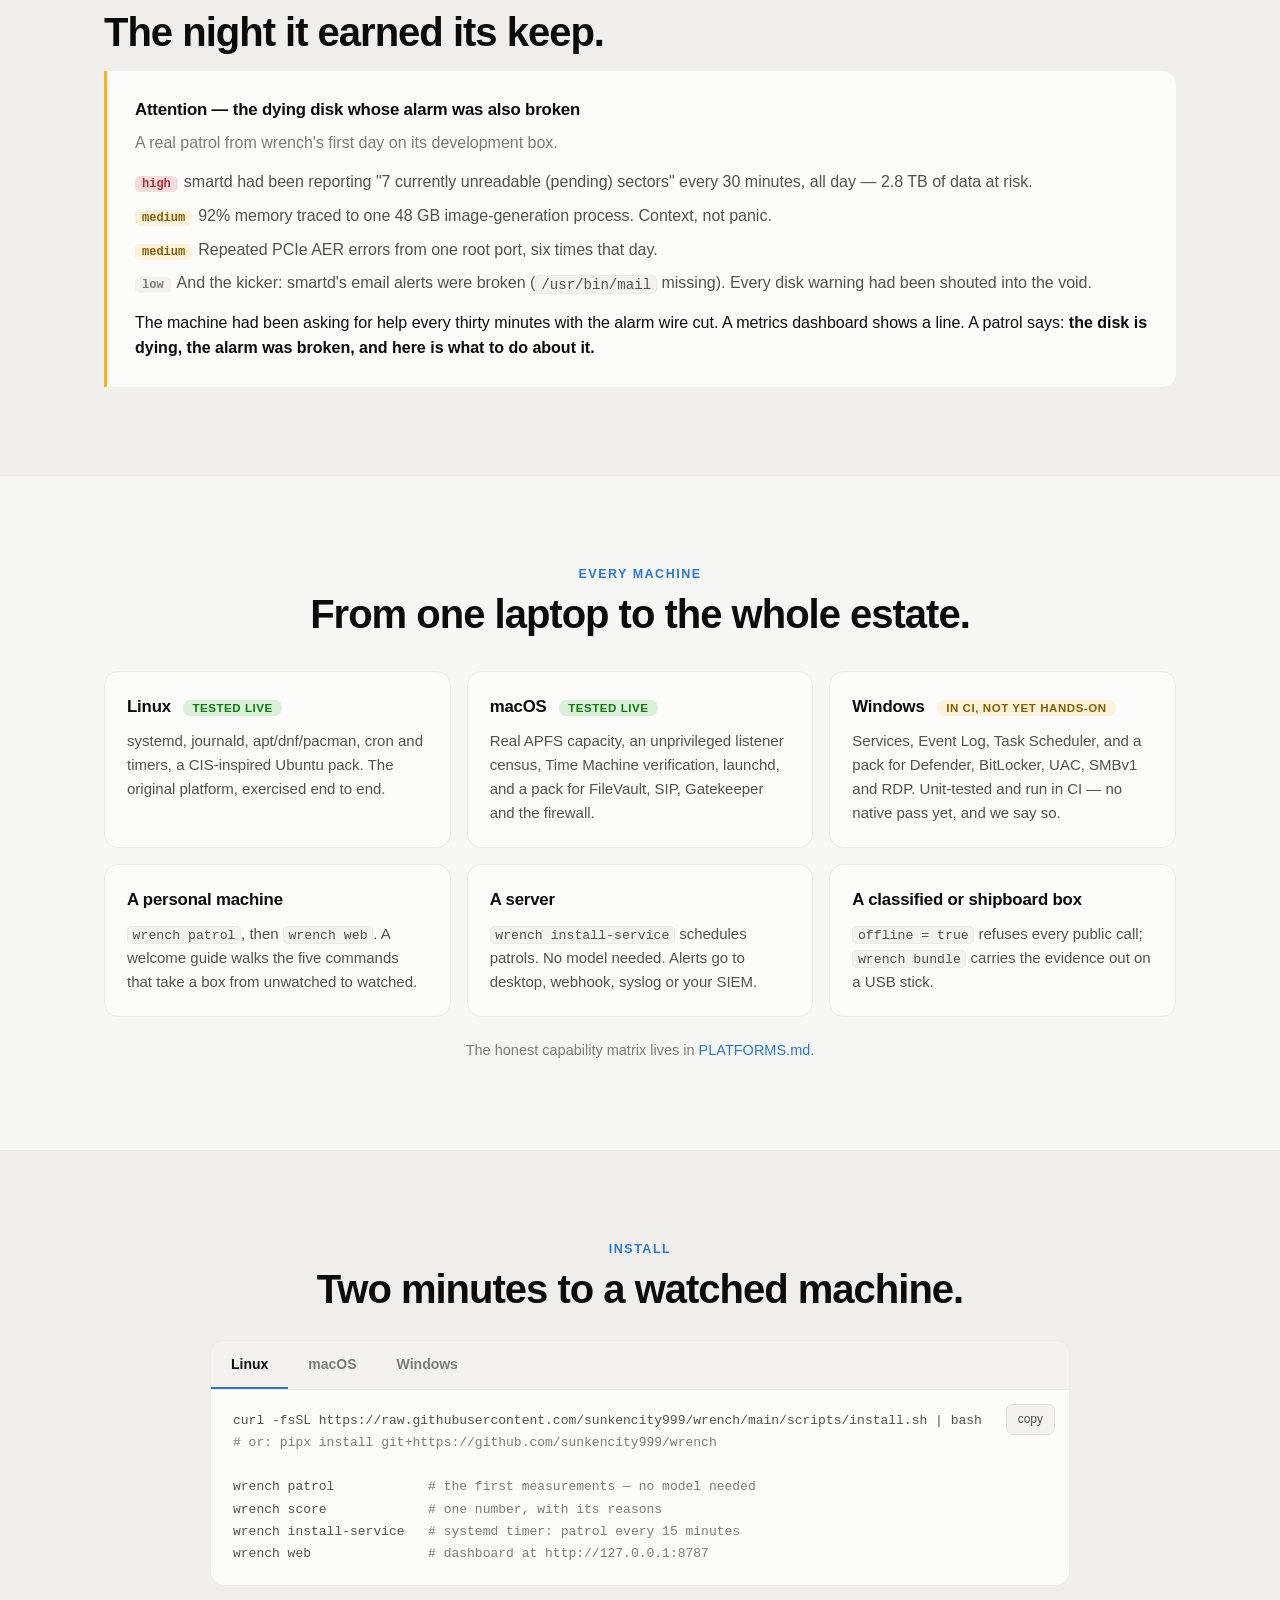
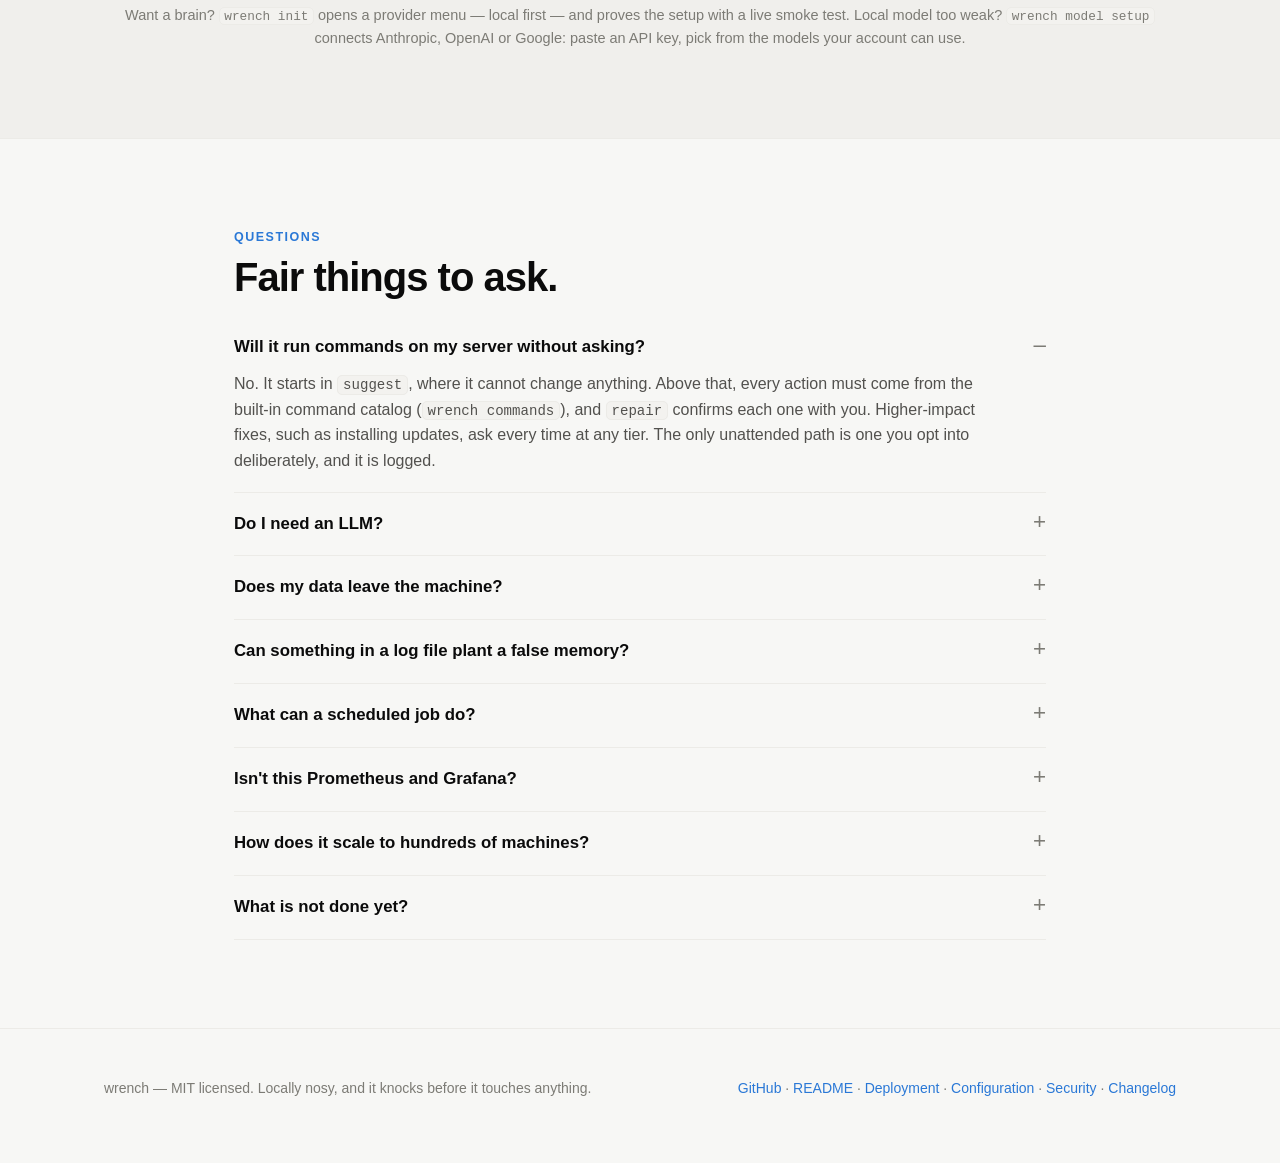
==== commit 72d7894b: "wrench notify: alerts by email, Telegram, Slack, Teams, Discord or any webhook New module wrench/cha" ====
--- a/docs/index.html
+++ b/docs/index.html
@@ -496,7 +496,7 @@
         <li><span><b>Not replayable</b> — a captured report cannot be resent to keep a dead machine looking alive.</span></li>
         <li><span><b>Bound</b> — a node id belongs to the key that registered it. Another key cannot overwrite it.</span></li>
         <li><span><b>Revocable</b> — <code>wrench fleet revoke</code> cuts a key off at the next report.</span></li>
-        <li><span><b>Silence is loud</b> — the hub checks every 30 seconds; a machine that misses its deadline raises a critical alert.</span></li>
+        <li><span><b>Silence is loud</b> — the hub checks every 30 seconds; a machine that misses its deadline raises a critical alert, on your desktop and through any channel you set up with <code>wrench notify setup</code>: email, Telegram, Slack, Teams or Discord.</span></li>
       </ul></div>
   </div>
 </div></section>
